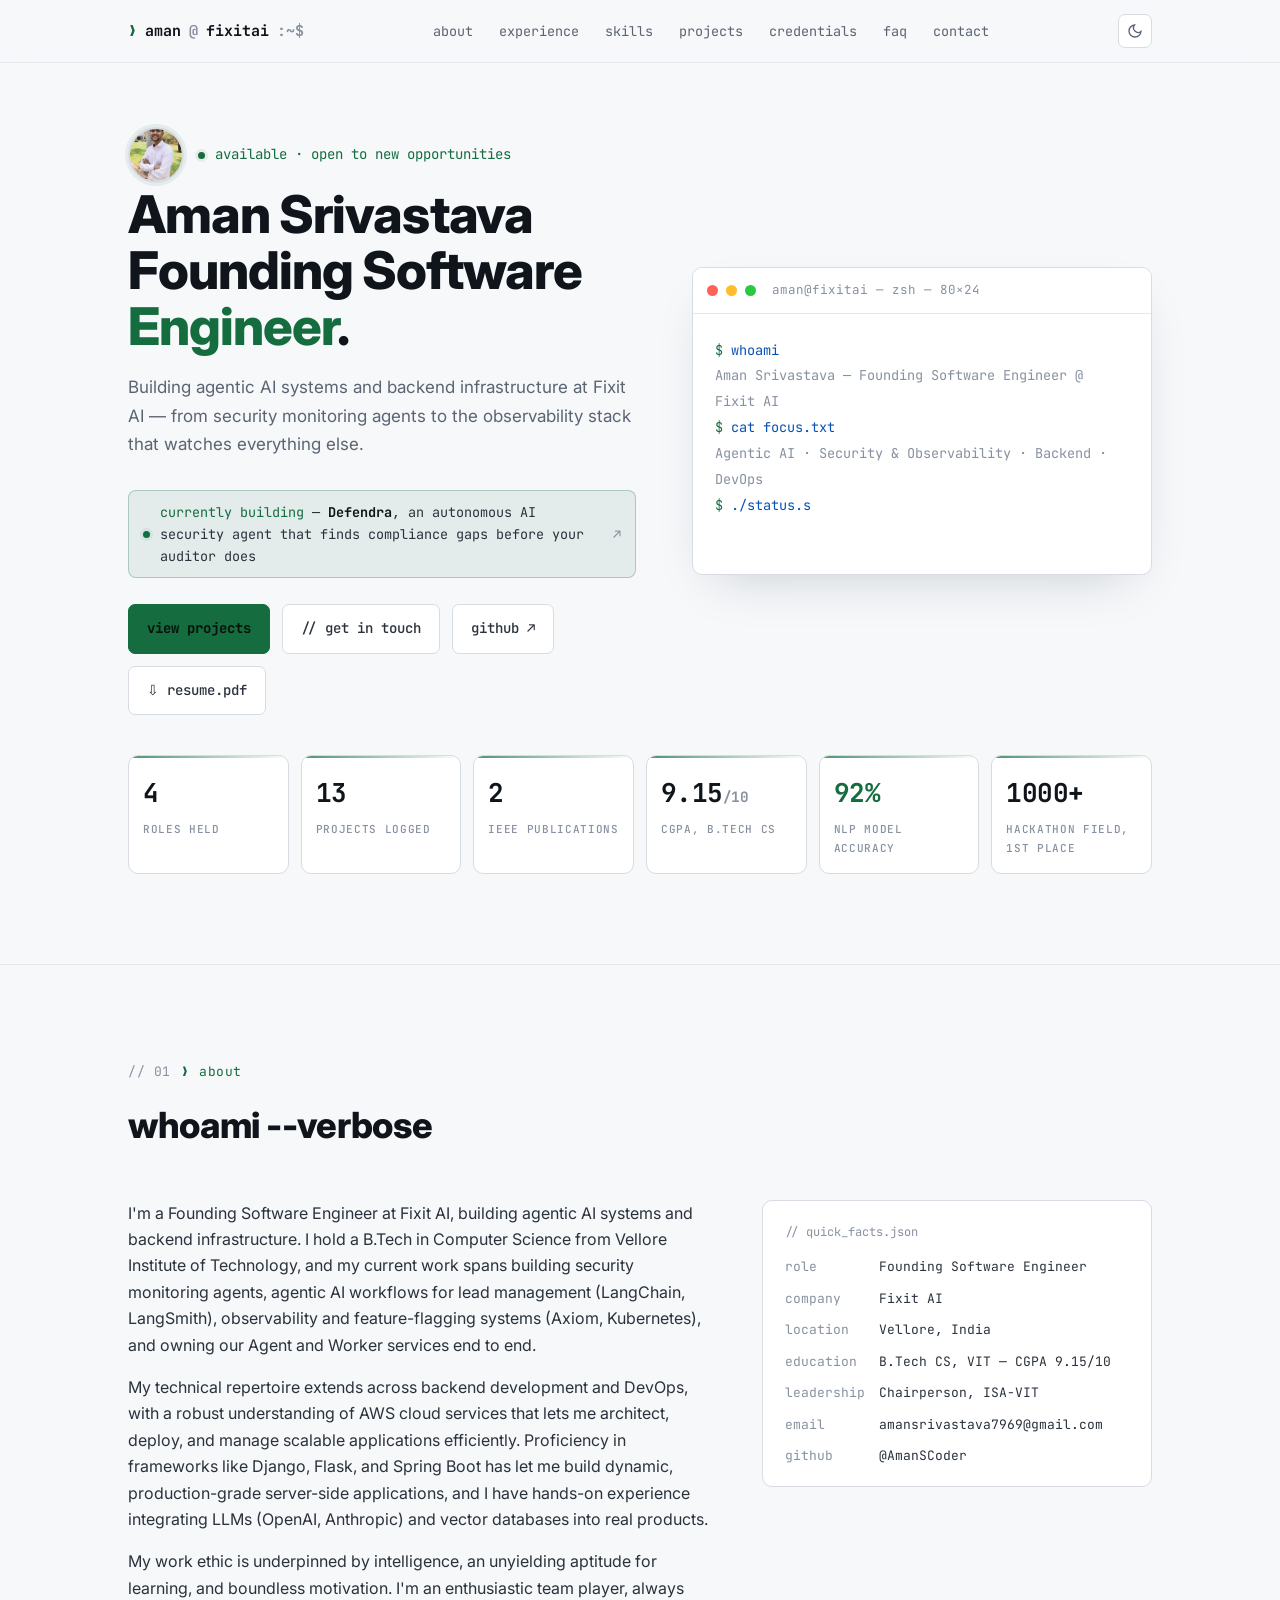
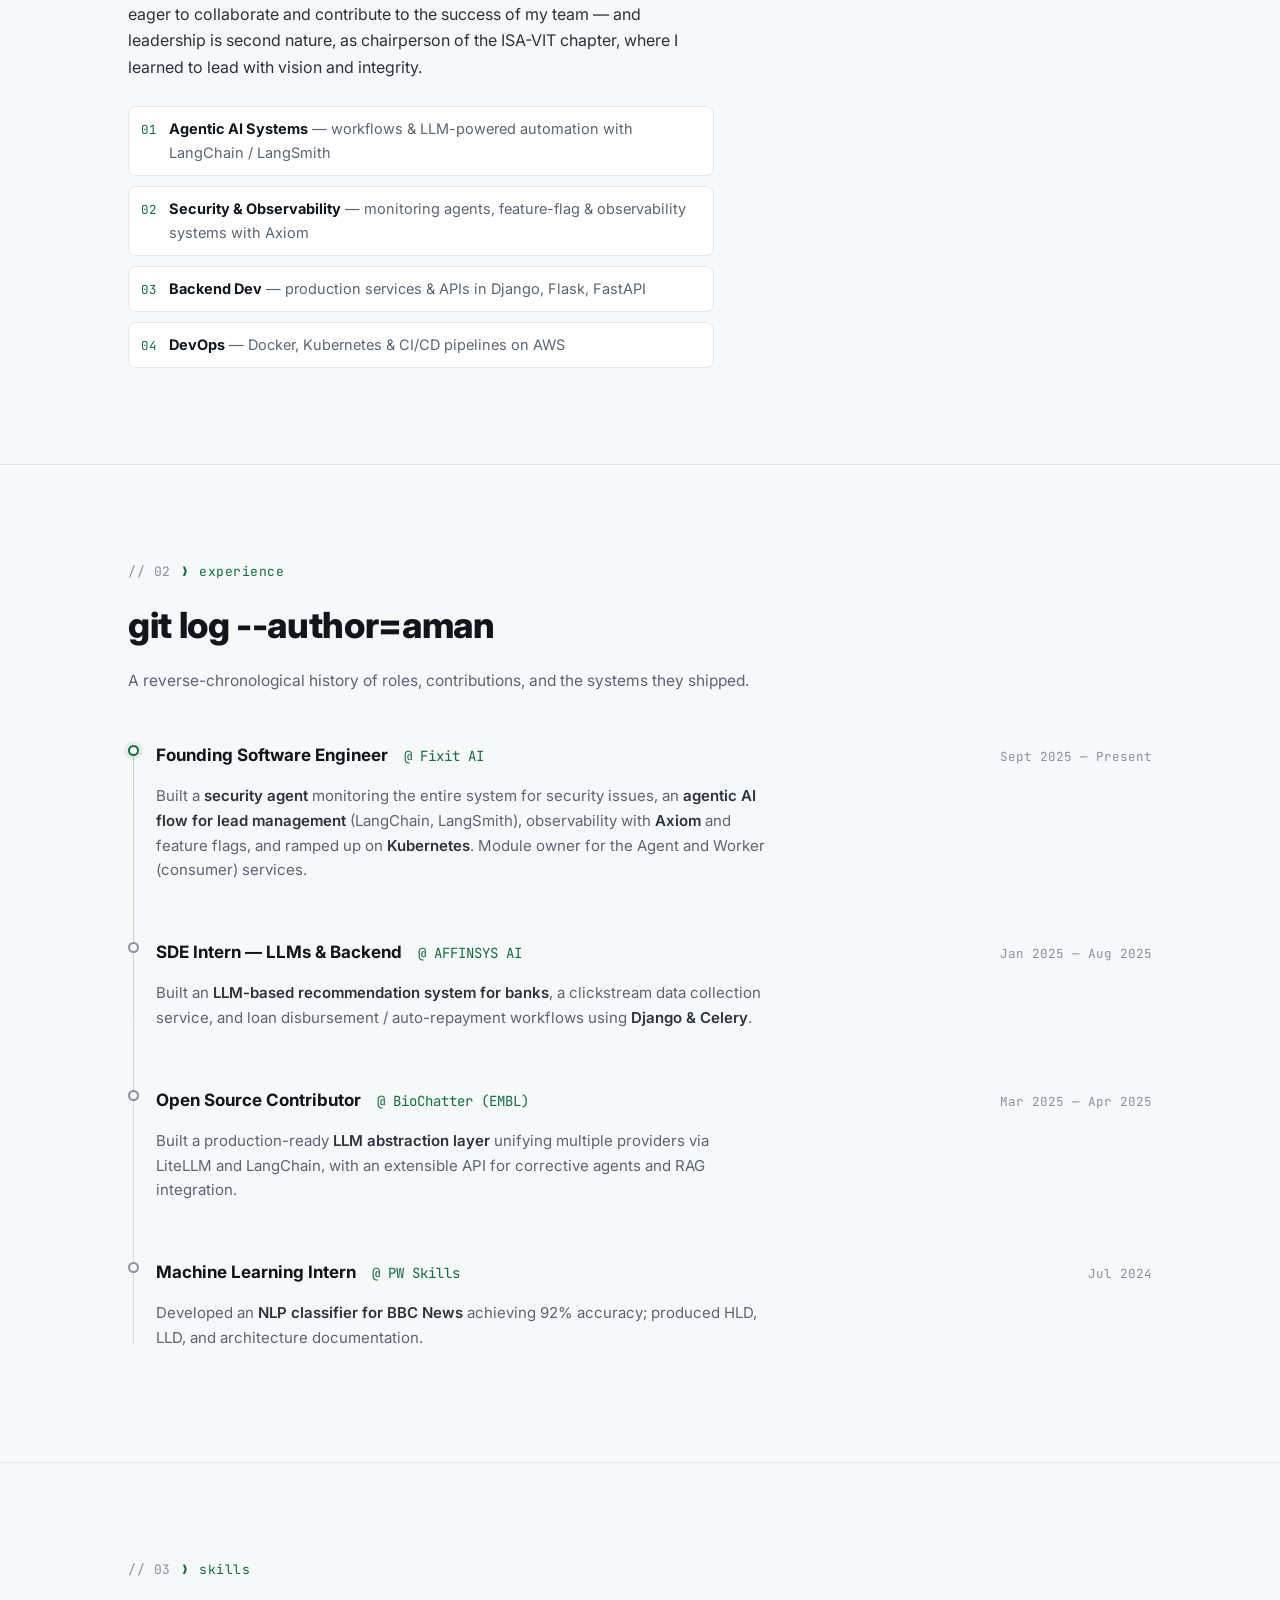
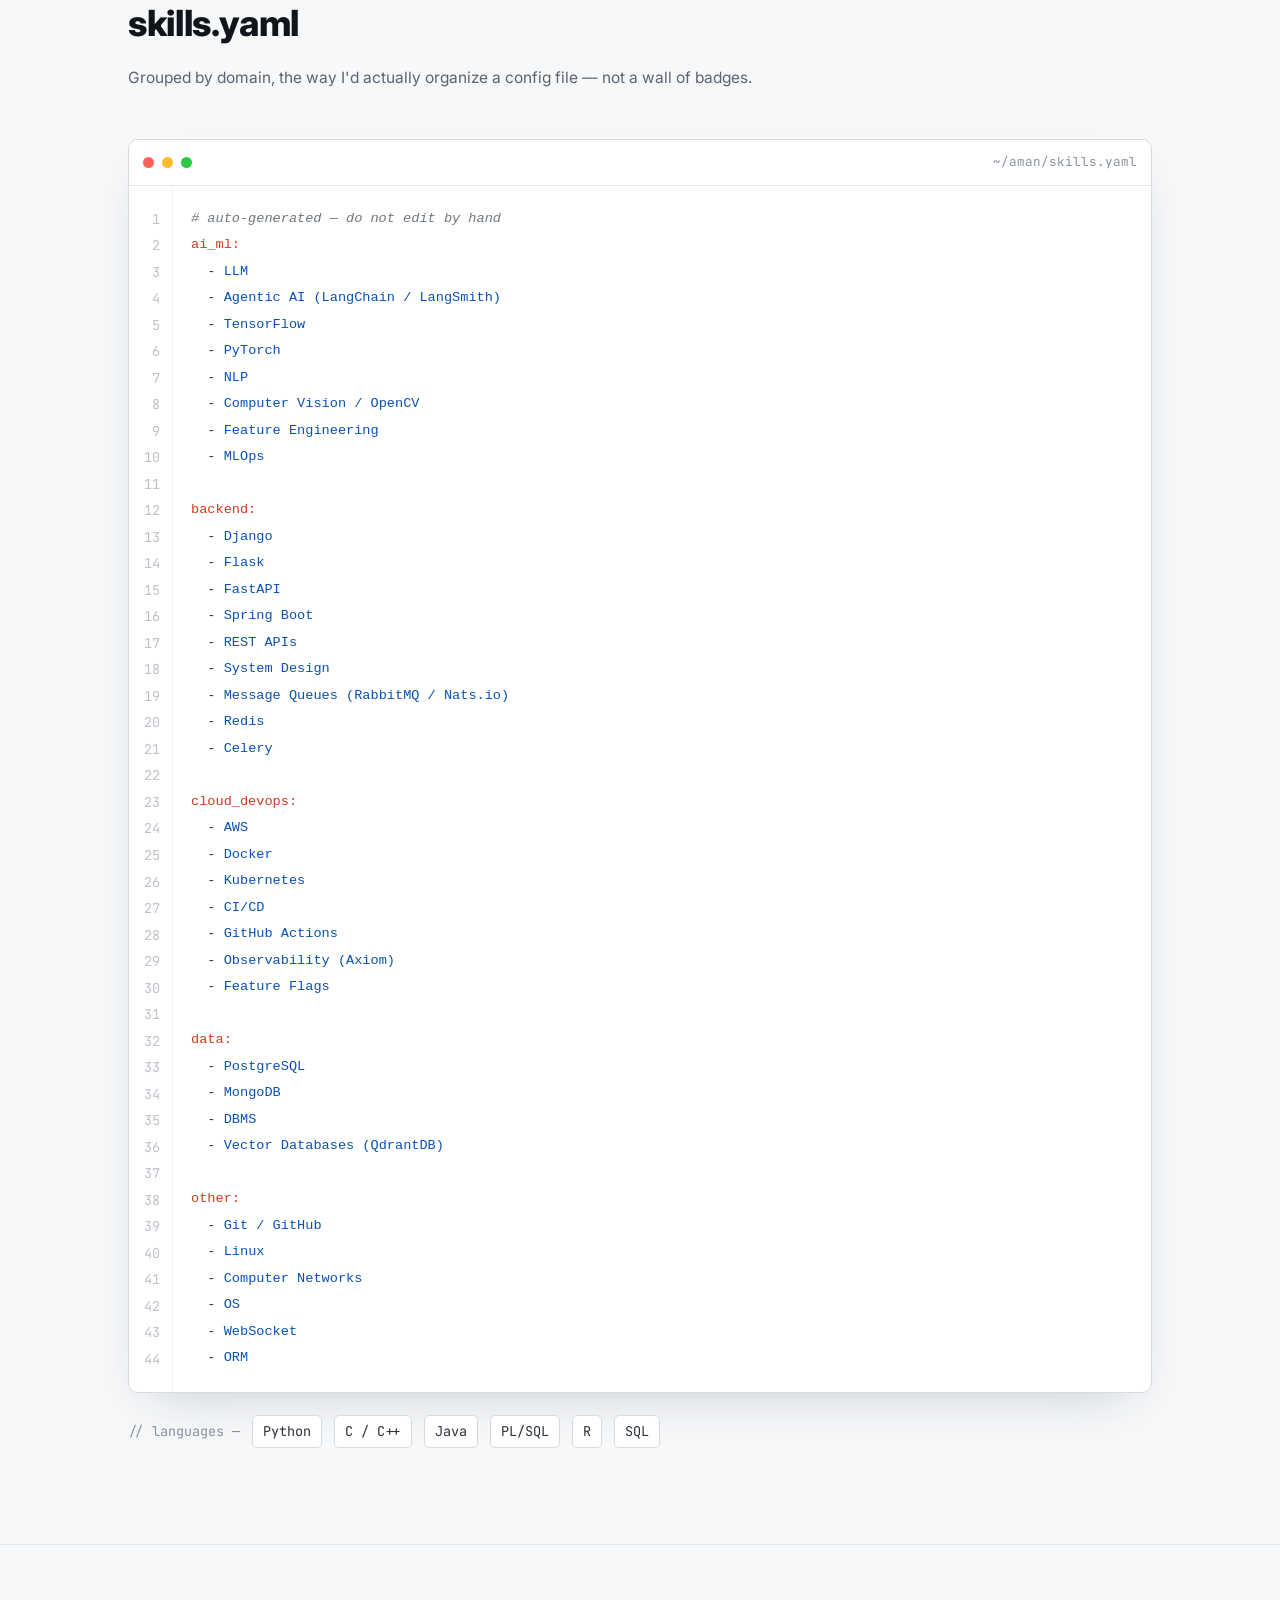
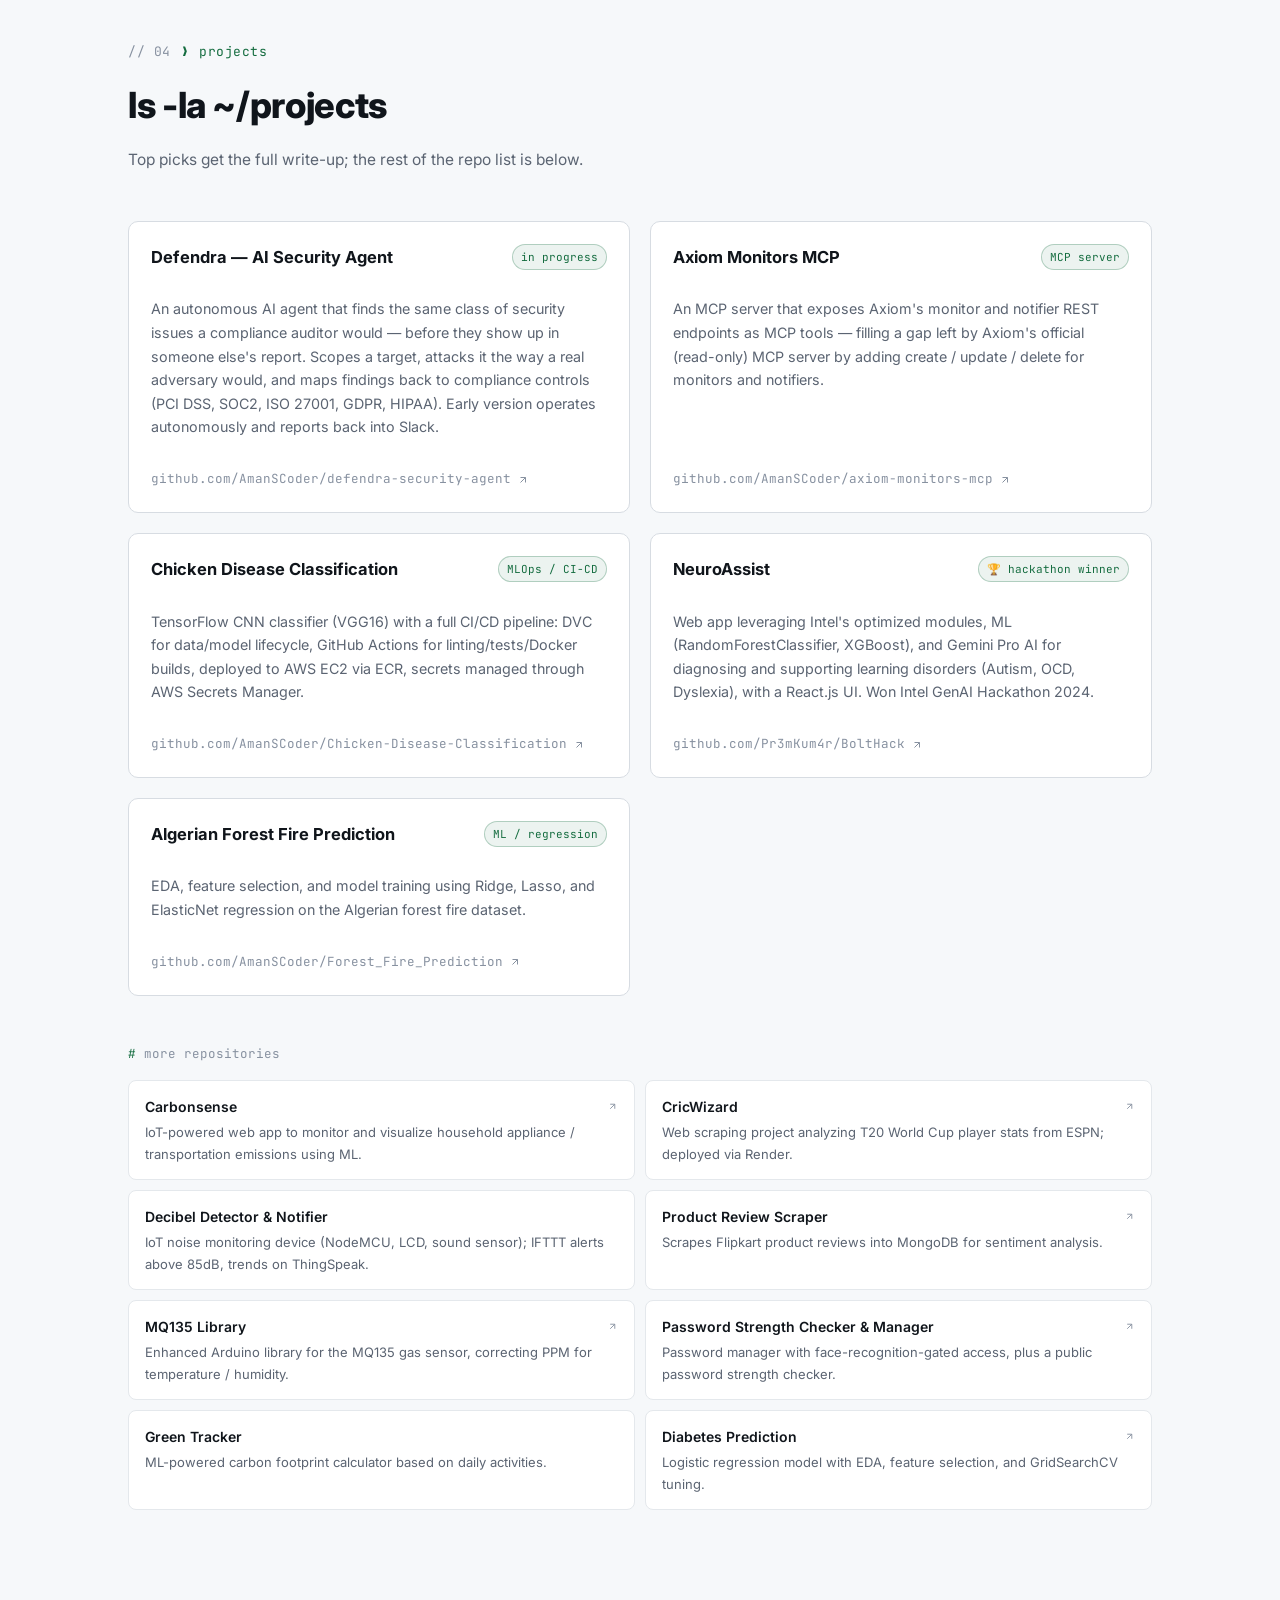
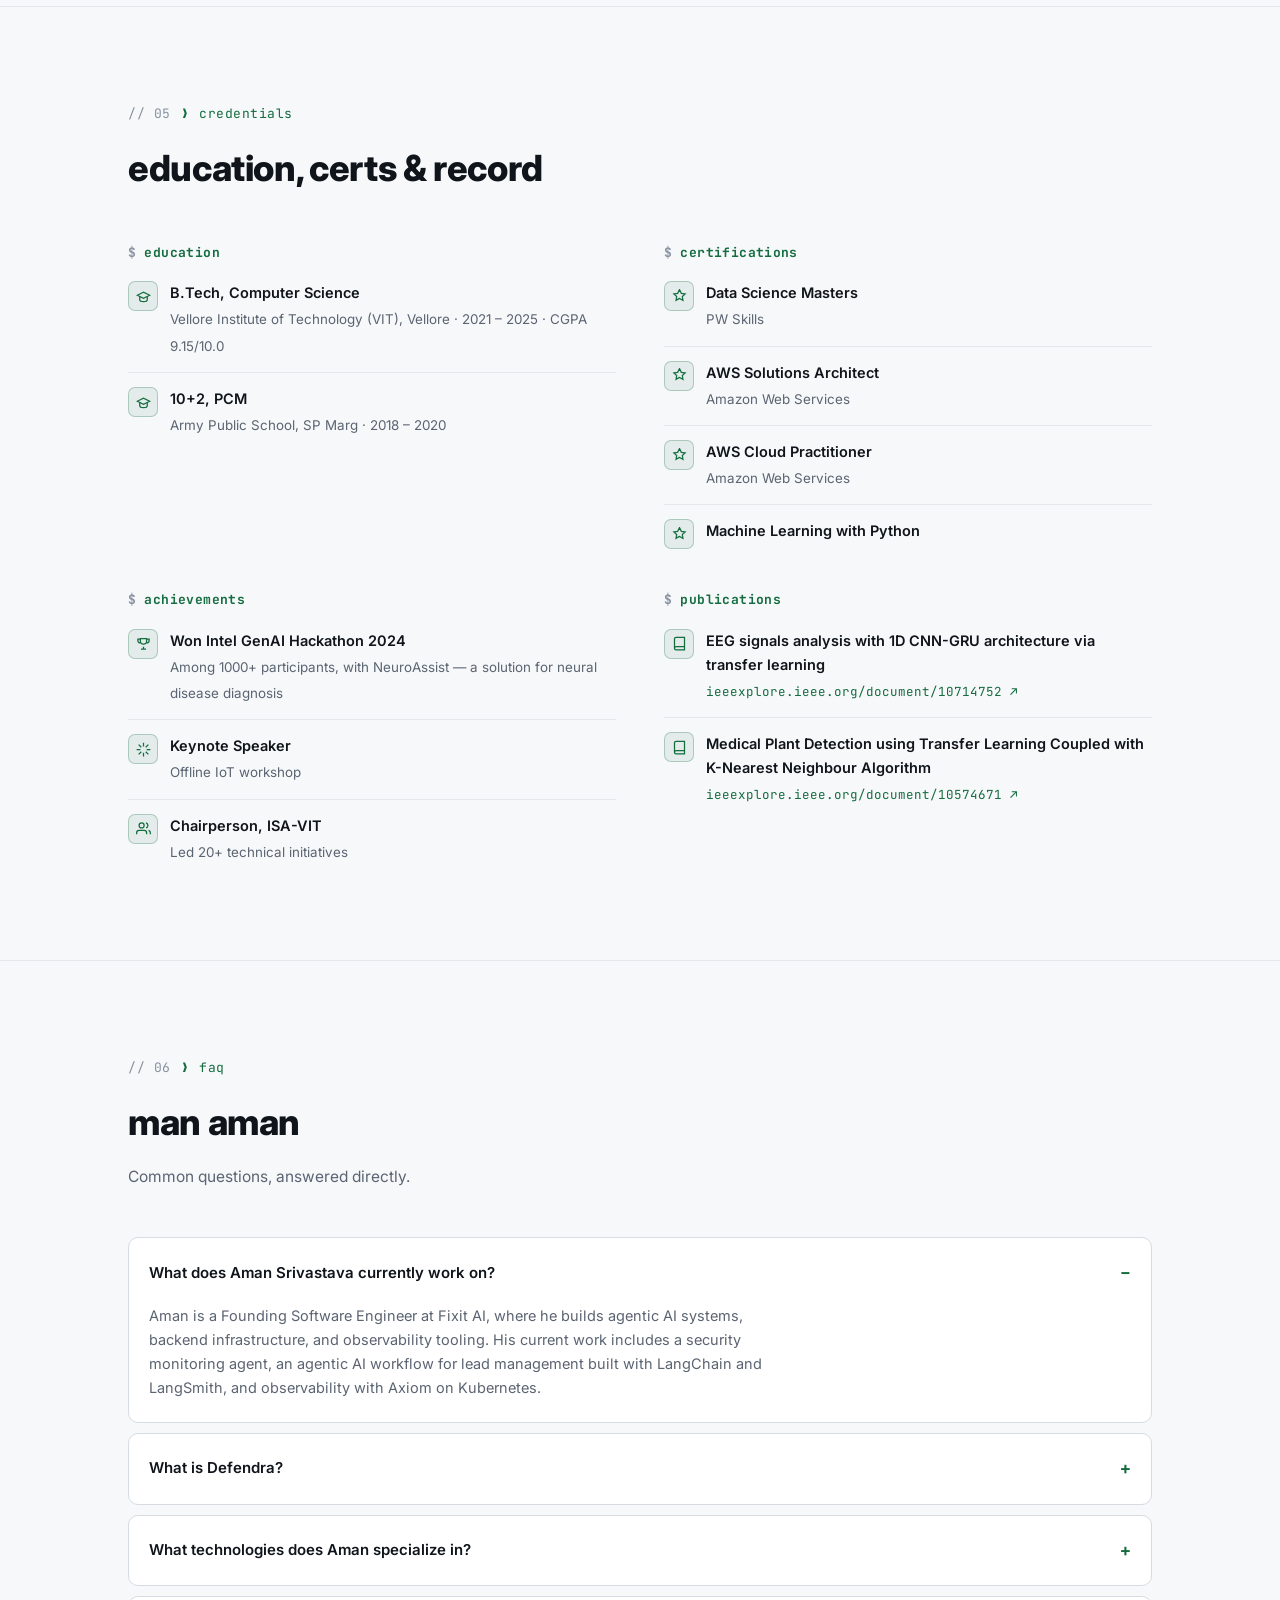
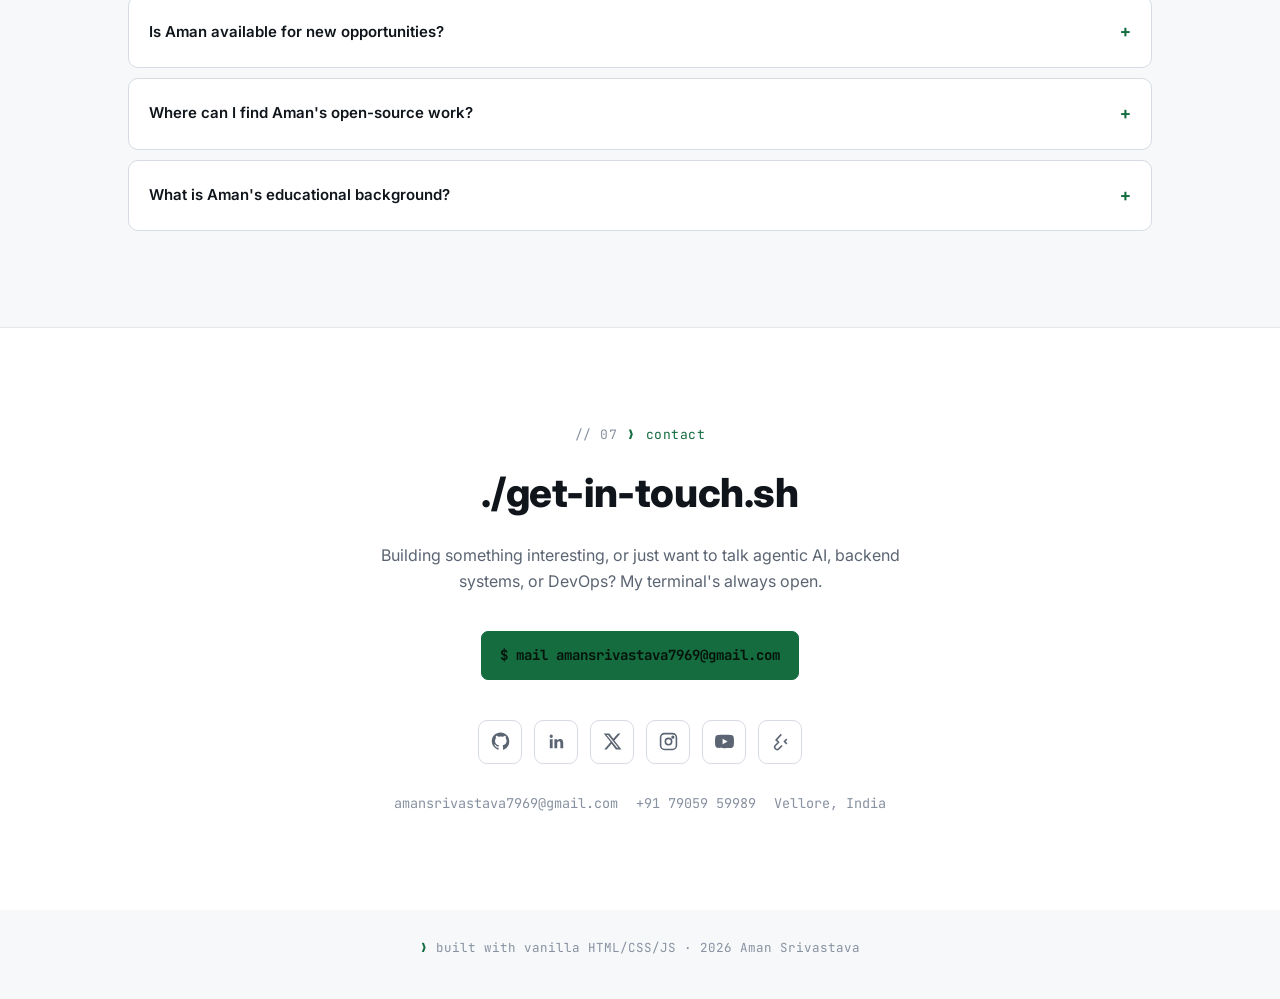
==== index.html @ f35b36d4 "Redesign portfolio: dark terminal aesthetic, resume-first content - Replace index.html with the dark" ====
<!DOCTYPE html>
<html lang="en">
<head>
<meta charset="UTF-8">
<meta name="viewport" content="width=device-width, initial-scale=1.0">
<title>Aman Srivastava — Founding Software Engineer @ Fixit AI</title>
<meta name="description" content="Aman Srivastava is a Founding Software Engineer at Fixit AI, building agentic AI systems, backend infrastructure, and security &amp; observability tooling. View his experience, skills, and open-source projects.">
<meta name="robots" content="index, follow">
<meta name="author" content="Aman Srivastava">
<link rel="canonical" href="https://amanscoder.github.io/Portfolio/">
<link rel="shortcut icon" href="./assets/images/logo.ico" type="image/x-icon">

<!-- Open Graph -->
<meta property="og:type" content="profile">
<meta property="og:title" content="Aman Srivastava — Founding Software Engineer @ Fixit AI">
<meta property="og:description" content="Building agentic AI systems, backend infrastructure, and security &amp; observability tooling at Fixit AI. Experience, skills, and open-source projects.">
<meta property="og:url" content="https://amanscoder.github.io/Portfolio/">
<meta property="og:image" content="https://amanscoder.github.io/Portfolio/assets/images/avatar.jpg">
<meta property="og:site_name" content="Aman Srivastava">
<meta property="profile:first_name" content="Aman">
<meta property="profile:last_name" content="Srivastava">

<!-- Twitter Card -->
<meta name="twitter:card" content="summary">
<meta name="twitter:title" content="Aman Srivastava — Founding Software Engineer @ Fixit AI">
<meta name="twitter:description" content="Building agentic AI systems, backend infrastructure, and security &amp; observability tooling at Fixit AI.">
<meta name="twitter:image" content="https://amanscoder.github.io/Portfolio/assets/images/avatar.jpg">
<meta name="twitter:site" content="@aman_7905">

<link rel="preconnect" href="https://fonts.googleapis.com">
<link rel="preconnect" href="https://fonts.gstatic.com" crossorigin>
<link href="https://fonts.googleapis.com/css2?family=JetBrains+Mono:wght@400;500;600;700;800&family=Inter:wght@400;500;600;700;800&display=swap" rel="stylesheet">

<!-- Structured data (GEO/AEO: Person + key facts, verbatim from resume/portfolio) -->
<script type="application/ld+json">
{
  "@context": "https://schema.org",
  "@type": "Person",
  "name": "Aman Srivastava",
  "url": "https://amanscoder.github.io/Portfolio/",
  "image": "https://amanscoder.github.io/Portfolio/assets/images/avatar.jpg",
  "jobTitle": "Founding Software Engineer",
  "worksFor": {
    "@type": "Organization",
    "name": "Fixit AI"
  },
  "alumniOf": {
    "@type": "CollegeOrUniversity",
    "name": "Vellore Institute of Technology"
  },
  "email": "mailto:amansrivastava7969@gmail.com",
  "telephone": "+91-7905959989",
  "address": {
    "@type": "PostalAddress",
    "addressLocality": "Vellore",
    "addressCountry": "IN"
  },
  "sameAs": [
    "https://github.com/AmanSCoder",
    "https://www.linkedin.com/in/aman-srivastava-b60594245/",
    "https://twitter.com/aman_7905",
    "https://www.instagram.com/agentaman0/",
    "https://www.youtube.com/channel/UCPPPE09eloCe8gJehNYt0Bw",
    "https://leetcode.com/amanscoder"
  ],
  "knowsAbout": [
    "Agentic AI", "LangChain", "LangSmith", "Backend Development", "Django", "Flask", "FastAPI",
    "Security Monitoring", "Observability", "Axiom", "Kubernetes", "Docker", "AWS", "Machine Learning"
  ]
}
</script>

<script type="application/ld+json">
{
  "@context": "https://schema.org",
  "@type": "FAQPage",
  "mainEntity": [
    {
      "@type": "Question",
      "name": "What does Aman Srivastava currently work on?",
      "acceptedAnswer": {
        "@type": "Answer",
        "text": "Aman is a Founding Software Engineer at Fixit AI, where he builds agentic AI systems, backend infrastructure, and observability tooling. His current work includes a security monitoring agent, an agentic AI workflow for lead management built with LangChain and LangSmith, and observability with Axiom on Kubernetes."
      }
    },
    {
      "@type": "Question",
      "name": "What is Defendra?",
      "acceptedAnswer": {
        "@type": "Answer",
        "text": "Defendra is an autonomous AI security agent Aman is building that finds the same class of security issues a compliance auditor would, before they show up in someone else's report. It scopes a target, tests it the way a real adversary would, and maps findings back to compliance controls like PCI DSS, SOC2, ISO 27001, GDPR, and HIPAA."
      }
    },
    {
      "@type": "Question",
      "name": "What technologies does Aman specialize in?",
      "acceptedAnswer": {
        "@type": "Answer",
        "text": "Agentic AI (LangChain, LangSmith), backend development (Django, Flask, FastAPI, Spring Boot), and DevOps/observability (Docker, Kubernetes, AWS, Axiom, CI/CD)."
      }
    },
    {
      "@type": "Question",
      "name": "Is Aman available for new opportunities?",
      "acceptedAnswer": {
        "@type": "Answer",
        "text": "Yes, Aman is open to new opportunities and collaborations alongside his role at Fixit AI. He can be reached via email at amansrivastava7969@gmail.com."
      }
    },
    {
      "@type": "Question",
      "name": "Where can I find Aman's open-source work?",
      "acceptedAnswer": {
        "@type": "Answer",
        "text": "All of Aman's public projects, including Defendra and the Axiom Monitors MCP server, are available on GitHub at github.com/AmanSCoder."
      }
    },
    {
      "@type": "Question",
      "name": "What is Aman's educational background?",
      "acceptedAnswer": {
        "@type": "Answer",
        "text": "Aman holds a B.Tech in Computer Science from Vellore Institute of Technology (VIT), Vellore, with a CGPA of 9.15/10.0."
      }
    }
  ]
}
</script>

<style>
  :root{
    color-scheme: dark;
    --bg: #0d1117;
    --bg-raised: #12181f;
    --bg-terminal: #0a0e14;
    --bg-card: #131a23;
    --border: #212a35;
    --border-soft: #1b232c;
    --text: #c9d3dd;
    --text-bright: #eef2f6;
    --text-muted: #8791a0;
    --text-faint: #5b6472;
    --accent: #6ee7a8;
    --accent-strong: #8ef4bc;
    --accent-dim: rgba(110, 231, 168, 0.10);
    --accent-line: rgba(110, 231, 168, 0.32);
    --accent-glow: rgba(110, 231, 168, 0.18);

    --syn-key: #ff9580;
    --syn-string: #9ecbff;
    --syn-comment: #6d7684;
    --syn-punct: #d7dce2;
    --syn-num: #f2cc60;

    --shadow-lg: 0 20px 60px -20px rgba(0,0,0,0.6);
    --radius: 10px;
    --sans: 'Inter', -apple-system, BlinkMacSystemFont, 'Segoe UI', sans-serif;
    --mono: 'JetBrains Mono', 'IBM Plex Mono', ui-monospace, SFMono-Regular, Menlo, Consolas, monospace;
  }

  :root[data-theme="light"]{
    color-scheme: light;
    --bg: #f6f8fa;
    --bg-raised: #ffffff;
    --bg-terminal: #ffffff;
    --bg-card: #ffffff;
    --border: #d7dce2;
    --border-soft: #e4e8ec;
    --text: #2a323c;
    --text-bright: #10151b;
    --text-muted: #5b6472;
    --text-faint: #8791a0;
    --accent: #146c3f;
    --accent-strong: #0e5230;
    --accent-dim: rgba(20, 108, 63, 0.08);
    --accent-line: rgba(20, 108, 63, 0.28);
    --accent-glow: rgba(20, 108, 63, 0.12);

    --syn-key: #cf3b23;
    --syn-string: #0952b3;
    --syn-comment: #6e7781;
    --syn-punct: #2a323c;
    --syn-num: #9a6700;

    --shadow-lg: 0 20px 50px -25px rgba(30,40,55,0.25);
  }

  @media (prefers-color-scheme: light){
    :root:not([data-theme="dark"]){
      color-scheme: light;
      --bg: #f6f8fa;
      --bg-raised: #ffffff;
      --bg-terminal: #ffffff;
      --bg-card: #ffffff;
      --border: #d7dce2;
      --border-soft: #e4e8ec;
      --text: #2a323c;
      --text-bright: #10151b;
      --text-muted: #5b6472;
      --text-faint: #8791a0;
      --accent: #146c3f;
      --accent-strong: #0e5230;
      --accent-dim: rgba(20, 108, 63, 0.08);
      --accent-line: rgba(20, 108, 63, 0.28);
      --accent-glow: rgba(20, 108, 63, 0.12);
      --syn-key: #cf3b23;
      --syn-string: #0952b3;
      --syn-comment: #6e7781;
      --syn-punct: #2a323c;
      --syn-num: #9a6700;
      --shadow-lg: 0 20px 50px -25px rgba(30,40,55,0.25);
    }
  }

  *{ box-sizing: border-box; }
  html{ scroll-behavior: smooth; }
  body{
    margin:0;
    background: var(--bg);
    color: var(--text);
    font-family: var(--sans);
    font-size: 16px;
    line-height: 1.65;
    -webkit-font-smoothing: antialiased;
    transition: background .25s ease, color .25s ease;
  }
  img{ max-width:100%; display:block; }
  a{ color: inherit; text-decoration: none; }
  ul{ margin:0; padding:0; list-style:none; }
  section{ padding: 96px 0; border-bottom: 1px solid var(--border-soft); }
  section:last-of-type{ border-bottom: none; }
  .wrap{ max-width: 1080px; margin: 0 auto; padding: 0 28px; }
  code, .mono{ font-family: var(--mono); }

  ::selection{ background: var(--accent-glow); color: var(--text-bright); }

  /* scrollbar */
  ::-webkit-scrollbar{ width: 10px; height:10px; }
  ::-webkit-scrollbar-track{ background: var(--bg); }
  ::-webkit-scrollbar-thumb{ background: var(--border); border-radius: 8px; }
  ::-webkit-scrollbar-thumb:hover{ background: var(--text-faint); }

  /* ---------- Eyebrow / section headings ---------- */
  .eyebrow{
    font-family: var(--mono);
    font-size: 13px;
    color: var(--accent);
    letter-spacing: .04em;
    display: flex;
    align-items: center;
    gap: 10px;
    margin: 0 0 14px;
  }
  .eyebrow::before{ content: attr(data-tag); color: var(--text-faint); }
  .eyebrow .glyph{ color: var(--accent); }
  h2.section-title{
    font-family: var(--sans);
    font-weight: 800;
    font-size: clamp(26px, 3.4vw, 36px);
    color: var(--text-bright);
    margin: 0 0 12px;
    letter-spacing: -0.01em;
  }
  .section-sub{
    color: var(--text-muted);
    max-width: 640px;
    margin: 0 0 48px;
    font-size: 15.5px;
  }
  .section-head{ margin-bottom: 44px; }

  /* ---------- NAV ---------- */
  header.nav{
    position: sticky;
    top: 0;
    z-index: 100;
    background: color-mix(in srgb, var(--bg) 88%, transparent);
    backdrop-filter: blur(10px);
    border-bottom: 1px solid var(--border-soft);
  }
  .nav-inner{
    max-width: 1080px;
    margin: 0 auto;
    padding: 0 28px;
    height: 62px;
    display: flex;
    align-items: center;
    justify-content: space-between;
    gap: 20px;
  }
  .brand{
    font-family: var(--mono);
    font-weight: 700;
    font-size: 15px;
    color: var(--text-bright);
    display:flex;
    align-items:center;
    gap: 8px;
    white-space: nowrap;
  }
  .brand .glyph{ color: var(--accent); }
  nav.links{
    display: flex;
    align-items: center;
    gap: 2px;
    font-family: var(--mono);
    font-size: 13.5px;
  }
  nav.links a{
    padding: 8px 12px;
    border-radius: 6px;
    color: var(--text-muted);
    transition: color .15s ease, background .15s ease;
  }
  nav.links a:hover{ color: var(--accent); background: var(--accent-dim); }
  .nav-actions{ display:flex; align-items:center; gap: 10px; }
  .theme-toggle{
    width: 34px; height: 34px;
    border-radius: 7px;
    border: 1px solid var(--border);
    background: var(--bg-raised);
    color: var(--text-muted);
    display: flex; align-items:center; justify-content:center;
    cursor: pointer;
    transition: color .15s ease, border-color .15s ease;
  }
  .theme-toggle:hover{ color: var(--accent); border-color: var(--accent-line); }
  .theme-toggle svg{ width: 16px; height:16px; }
  .icon-sun{ display:none; }
  :root[data-theme="light"] .icon-moon{ display:none; }
  :root[data-theme="light"] .icon-sun{ display:block; }
  .nav-toggle{
    display:none;
    width: 34px; height: 34px;
    border-radius: 7px;
    border: 1px solid var(--border);
    background: var(--bg-raised);
    color: var(--text);
    align-items:center; justify-content:center;
    cursor:pointer;
  }
  .nav-toggle svg{ width:18px; height:18px; }

  @media (max-width: 820px){
    nav.links{
      position: absolute;
      top: 62px; left:0; right:0;
      background: var(--bg);
      border-bottom: 1px solid var(--border-soft);
      flex-direction: column;
      align-items: stretch;
      padding: 8px;
      display: none;
      box-shadow: var(--shadow-lg);
    }
    nav.links.open{ display:flex; }
    nav.links a{ padding: 12px 14px; }
    .nav-toggle{ display:flex; }
  }

  /* ---------- HERO ---------- */
  .hero{
    padding: 72px 0 90px;
    border-bottom: 1px solid var(--border-soft);
  }
  .hero-grid{
    display:grid;
    grid-template-columns: 1.05fr 0.95fr;
    gap: 56px;
    align-items: center;
  }
  .hero-avatar-row{
    display:flex; align-items:center; gap:14px;
    margin-bottom: 4px;
  }
  .hero-avatar{
    width:56px; height:56px;
    border-radius:50%;
    object-fit:cover;
    border:2px solid var(--border);
    box-shadow: 0 0 0 3px var(--accent-dim);
  }
  .hero-kicker{
    font-family: var(--mono);
    color: var(--accent);
    font-size: 14px;
    margin-bottom: 18px;
    display:flex; align-items:center; gap:10px;
  }
  .hero-avatar-row .hero-kicker{ margin-bottom:0; }
  .building-now{
    display:flex; align-items:center; gap:10px;
    font-family: var(--mono);
    font-size: 13.5px;
    color: var(--text);
    background: var(--accent-dim);
    border: 1px solid var(--accent-line);
    border-radius: 8px;
    padding: 10px 14px;
    margin: 4px 0 26px;
    max-width: fit-content;
    transition: border-color .15s ease, transform .15s ease;
  }
  .building-now:hover{ border-color: var(--accent); transform: translateY(-1px); }
  .building-now .bn-dot{
    width:7px; height:7px; border-radius:50%; flex-shrink:0;
    background: var(--accent);
    box-shadow: 0 0 0 3px var(--accent-dim);
    animation: pulse 2.4s ease-in-out infinite;
  }
  .building-now .bn-label{ color: var(--accent); }
  .building-now .bn-text b{ color: var(--text-bright); }
  .building-now .bn-arrow{ color: var(--text-faint); flex-shrink:0; }
  @media (max-width: 560px){
    .building-now{ font-size:12.5px; }
  }
  .hero-kicker .dot{
    width:7px;height:7px;border-radius:50%;
    background: var(--accent);
    box-shadow: 0 0 0 3px var(--accent-dim);
    animation: pulse 2.4s ease-in-out infinite;
  }
  @keyframes pulse{ 0%,100%{ opacity:1; } 50%{ opacity:.35; } }
  .hero h1{
    font-size: clamp(32px, 5vw, 52px);
    line-height: 1.08;
    letter-spacing: -0.02em;
    color: var(--text-bright);
    font-weight: 800;
    margin: 0 0 18px;
  }
  .hero h1 .accent{ color: var(--accent); }
  .hero p.lead{
    color: var(--text-muted);
    font-size: 17px;
    max-width: 52ch;
    margin: 0 0 32px;
  }
  .hero-cta{ display:flex; flex-wrap: wrap; gap: 12px; }
  .btn{
    font-family: var(--mono);
    font-size: 14px;
    font-weight: 500;
    padding: 12px 18px;
    border-radius: 7px;
    border: 1px solid var(--border);
    display: inline-flex;
    align-items:center;
    gap: 8px;
    transition: all .15s ease;
    cursor:pointer;
  }
  .btn-primary{
    background: var(--accent);
    color: #06130b;
    border-color: var(--accent);
    font-weight: 700;
  }
  .btn-primary:hover{ background: var(--accent-strong); border-color: var(--accent-strong); transform: translateY(-1px); }
  .btn-ghost{ color: var(--text); background: var(--bg-raised); }
  .btn-ghost:hover{ border-color: var(--accent-line); color: var(--accent); transform: translateY(-1px); }

  /* faux terminal */
  .terminal{
    background: var(--bg-terminal);
    border: 1px solid var(--border);
    border-radius: 10px;
    box-shadow: var(--shadow-lg);
    overflow: hidden;
  }
  .terminal-bar{
    display:flex;
    align-items:center;
    gap: 8px;
    padding: 12px 14px;
    background: var(--bg-raised);
    border-bottom: 1px solid var(--border-soft);
  }
  .tl-dot{ width:11px; height:11px; border-radius:50%; }
  .tl-dot.r{ background:#ff6159; }
  .tl-dot.y{ background:#ffbd2e; }
  .tl-dot.g{ background:#28ca41; }
  .terminal-title{
    margin-left: 8px;
    font-family: var(--mono);
    font-size: 12.5px;
    color: var(--text-faint);
  }
  .terminal-body{
    padding: 24px 22px 28px;
    font-family: var(--mono);
    font-size: 13.6px;
    line-height: 1.9;
    min-height: 260px;
  }
  .terminal-body .prompt{ color: var(--accent); }
  .terminal-body .path{ color: var(--syn-string); }
  .terminal-body .out{ color: var(--text); }
  .terminal-body .muted{ color: var(--text-faint); }
  .cursor{
    display:inline-block;
    width: 8px; height: 15px;
    background: var(--accent);
    margin-left: 2px;
    vertical-align: -2px;
    animation: blink 1s steps(1) infinite;
  }
  @keyframes blink{ 50%{ opacity: 0; } }
  #term-lines div{ min-height: 1.9em; }

  @media (max-width: 900px){
    .hero-grid{ grid-template-columns: 1fr; }
  }

  /* ---------- STAT ROW ---------- */
  .stat-row{
    display:grid;
    grid-template-columns: repeat(6, 1fr);
    gap: 12px;
    margin-top: 40px;
  }
  .stat-tile{
    background: var(--bg-card);
    border: 1px solid var(--border);
    border-radius: var(--radius);
    padding: 16px 14px;
    position: relative;
    overflow: hidden;
  }
  .stat-tile::before{
    content:"";
    position:absolute; top:0; left:0; right:0; height:2px;
    background: linear-gradient(90deg, var(--accent), transparent);
    opacity: .75;
  }
  .stat-tile .stat-num{
    font-family: var(--mono);
    font-size: clamp(20px, 2.6vw, 26px);
    font-weight: 700;
    color: var(--text-bright);
    letter-spacing: -0.02em;
  }
  .stat-tile .stat-label{
    font-family: var(--mono);
    font-size: 11px;
    color: var(--text-faint);
    text-transform: uppercase;
    letter-spacing: .06em;
    margin-top: 6px;
    font-weight: 500;
  }
  @media (max-width: 980px){
    .stat-row{ grid-template-columns: repeat(3, 1fr); }
  }
  @media (max-width: 560px){
    .stat-row{ grid-template-columns: repeat(2, 1fr); }
  }

  /* ---------- ABOUT ---------- */
  .about-grid{
    display: grid;
    grid-template-columns: 1.5fr 1fr;
    gap: 48px;
  }
  .about-grid p{ margin: 0 0 16px; color: var(--text); }
  .about-grid p:last-child{ margin-bottom:0; }
  .about-card{
    background: var(--bg-card);
    border: 1px solid var(--border);
    border-radius: var(--radius);
    padding: 22px 22px 20px;
    font-family: var(--mono);
    font-size: 13px;
    align-self: start;
  }
  .about-card .card-title{ color: var(--text-faint); font-size: 12px; margin-bottom: 14px; }
  .about-card dl{ display:grid; grid-template-columns: auto 1fr; gap: 10px 14px; margin:0; }
  .about-card dt{ color: var(--text-faint); }
  .about-card dd{ margin:0; color: var(--text); }
  .about-card dd a:hover{ color: var(--accent); }
  .focus-list{ margin-top: 26px; display:grid; gap: 10px; }
  .focus-item{
    display:flex; gap:12px; align-items:baseline;
    padding: 10px 12px;
    border: 1px solid var(--border-soft);
    border-radius: 8px;
    background: var(--bg-raised);
  }
  .focus-item .fi-num{ font-family: var(--mono); color: var(--accent); font-size: 12.5px; }
  .focus-item .fi-text b{ color: var(--text-bright); }
  .focus-item .fi-text{ color: var(--text-muted); font-size: 14.5px; }

  @media (max-width: 900px){
    .about-grid{ grid-template-columns: 1fr; }
  }

  /* ---------- EXPERIENCE ---------- */
  .timeline{ position: relative; padding-left: 28px; }
  .timeline::before{
    content:"";
    position:absolute;
    left: 5px; top: 6px; bottom: 6px;
    width: 1px;
    background: linear-gradient(var(--accent-line), var(--border) 85%);
  }
  .t-item{ position: relative; padding-bottom: 40px; }
  .t-item:last-child{ padding-bottom: 0; }
  .t-dot{
    position:absolute; left: -28px; top: 4px;
    width: 11px; height: 11px; border-radius: 50%;
    background: var(--bg);
    border: 2px solid var(--accent);
    box-shadow: 0 0 0 4px var(--accent-dim);
  }
  .t-item:not(:first-child) .t-dot{ border-color: var(--text-faint); box-shadow:none; }
  .t-meta{
    display:flex; flex-wrap:wrap; align-items:baseline; gap: 10px 16px;
    margin-bottom: 6px;
  }
  .t-role{ font-weight: 700; color: var(--text-bright); font-size: 17px; }
  .t-company{ color: var(--accent); font-family: var(--mono); font-size: 14px; }
  .t-date{
    font-family: var(--mono); font-size: 12.5px; color: var(--text-faint);
    margin-left: auto;
    white-space: nowrap;
  }
  .t-desc{ color: var(--text-muted); font-size: 15px; max-width: 68ch; }
  .t-desc b{ color: var(--text); font-weight: 600; }

  /* ---------- SKILLS ---------- */
  .code-block{
    background: var(--bg-terminal);
    border: 1px solid var(--border);
    border-radius: var(--radius);
    overflow: hidden;
    box-shadow: var(--shadow-lg);
  }
  .code-block .terminal-bar{ justify-content: space-between; }
  .code-block .terminal-bar .tabs{ display:flex; gap:8px; }
  .code-block .terminal-bar .filename{
    font-family: var(--mono); font-size: 12.5px; color: var(--text-faint);
  }
  .code-lines{
    display: grid;
    grid-template-columns: 44px 1fr;
    font-family: var(--mono);
    font-size: 13.6px;
    line-height: 1.95;
  }
  .code-lines .gutter{
    text-align: right;
    padding: 20px 12px 20px 0;
    color: var(--text-faint);
    opacity: .55;
    background: color-mix(in srgb, var(--bg-raised) 60%, transparent);
    user-select: none;
    border-right: 1px solid var(--border-soft);
  }
  .code-lines .gutter div{ min-height: 1.95em; }
  .code-content{ padding: 20px 20px 20px 18px; overflow-x: auto; }
  .code-content .cl-comment{ color: var(--syn-comment); font-style: italic; }
  .code-content .cl-key{ color: var(--syn-key); }
  .code-content .cl-punct{ color: var(--syn-punct); }
  .code-content .cl-str{ color: var(--syn-string); }
  .code-content .cl-lang{ color: var(--text); }
  .skills-languages{
    margin-top: 22px;
    display:flex; flex-wrap:wrap; align-items:center; gap: 10px 12px;
    font-family: var(--mono); font-size: 13.5px;
  }
  .skills-languages .lbl{ color: var(--text-faint); }
  .lang-chip{
    padding: 4px 10px;
    border: 1px solid var(--border);
    border-radius: 5px;
    color: var(--text);
    background: var(--bg-raised);
  }

  @media (max-width: 640px){
    .code-lines{ grid-template-columns: 32px 1fr; font-size: 12.5px; }
  }

  /* ---------- PROJECTS ---------- */
  .proj-featured{
    display:grid;
    grid-template-columns: repeat(2, 1fr);
    gap: 20px;
    margin-bottom: 48px;
  }
  .proj-card{
    background: var(--bg-card);
    border: 1px solid var(--border);
    border-radius: var(--radius);
    padding: 22px;
    display:flex;
    flex-direction:column;
    gap: 12px;
    transition: border-color .18s ease, transform .18s ease;
  }
  .proj-card:hover{ border-color: var(--accent-line); transform: translateY(-2px); }
  .proj-top{ display:flex; align-items:flex-start; justify-content:space-between; gap: 10px; }
  .proj-name{ font-weight: 700; color: var(--text-bright); font-size: 16.5px; }
  .proj-tag{
    font-family: var(--mono); font-size: 11px;
    color: var(--accent);
    background: var(--accent-dim);
    border: 1px solid var(--accent-line);
    padding: 3px 8px;
    border-radius: 999px;
    white-space: nowrap;
  }
  .proj-desc{ color: var(--text-muted); font-size: 14.3px; flex:1; }
  .proj-link{
    font-family: var(--mono); font-size: 12.6px; color: var(--text-faint);
    display:flex; align-items:center; gap:6px;
    margin-top: 4px;
  }
  .proj-link:hover{ color: var(--accent); }
  .proj-link svg{ width:12px; height:12px; }

  .proj-more-head{
    font-family: var(--mono); font-size: 12.5px; color: var(--text-faint);
    margin: 0 0 16px;
    display:flex; align-items:center; gap:8px;
  }
  .proj-grid-more{
    display:grid;
    grid-template-columns: repeat(2, 1fr);
    gap: 10px;
  }
  .proj-mini{
    border: 1px solid var(--border-soft);
    border-radius: 8px;
    padding: 14px 16px;
    background: var(--bg-raised);
    display:flex;
    flex-direction:column;
    gap:4px;
  }
  .proj-mini:hover{ border-color: var(--accent-line); }
  .proj-mini .pm-name{ font-weight:600; color: var(--text-bright); font-size: 14px; display:flex; justify-content:space-between; gap:8px; }
  .proj-mini .pm-name svg{ width:11px;height:11px; color:var(--text-faint); flex-shrink:0; margin-top:3px; }
  .proj-mini .pm-desc{ color: var(--text-muted); font-size: 13px; }

  @media (max-width: 780px){
    .proj-featured, .proj-grid-more{ grid-template-columns: 1fr; }
  }

  /* ---------- CREDENTIALS (education / certs / achievements / publications) ---------- */
  .cred-grid{
    display:grid;
    grid-template-columns: 1fr 1fr;
    gap: 40px 48px;
  }
  .cred-block h3{
    font-family: var(--mono);
    font-size: 13px;
    color: var(--accent);
    letter-spacing: .03em;
    margin: 0 0 18px;
    display:flex; align-items:center; gap:8px;
  }
  .cred-block h3::before{ content: "$"; color: var(--text-faint); }
  .cred-list{ display:grid; gap: 14px; }
  .cred-row{
    display:flex; gap: 12px; align-items:flex-start;
    padding-bottom: 14px;
    border-bottom: 1px solid var(--border-soft);
  }
  .cred-list .cred-row:last-child{ border-bottom:none; padding-bottom:0; }
  .cred-icon{
    width: 30px; height:30px; flex-shrink:0;
    border-radius: 7px;
    background: var(--accent-dim);
    border: 1px solid var(--accent-line);
    display:flex; align-items:center; justify-content:center;
    color: var(--accent);
  }
  .cred-icon svg{ width:15px;height:15px; }
  .cred-body b{ display:block; color: var(--text-bright); font-size: 14.5px; font-weight:600; }
  .cred-body span{ color: var(--text-muted); font-size: 13.4px; }
  .cred-body a.pub-link{ color: var(--accent); font-family: var(--mono); font-size: 12.5px; }

  @media (max-width: 860px){
    .cred-grid{ grid-template-columns: 1fr; }
  }

  /* ---------- FAQ ---------- */
  .faq-list{ display:grid; gap:10px; }
  .faq-item{
    background: var(--bg-card);
    border: 1px solid var(--border);
    border-radius: var(--radius);
    padding: 4px 20px;
  }
  .faq-item summary{
    cursor: pointer;
    padding: 16px 0;
    font-weight: 600;
    color: var(--text-bright);
    font-size: 15px;
    list-style: none;
    display:flex; align-items:center; justify-content:space-between; gap:12px;
  }
  .faq-item summary::-webkit-details-marker{ display:none; }
  .faq-item summary::after{
    content: "+";
    font-family: var(--mono);
    color: var(--accent);
    font-size: 18px;
    flex-shrink:0;
    transition: transform .2s ease;
  }
  .faq-item[open] summary::after{ content:"–"; }
  .faq-item p{
    margin: 0 0 18px;
    color: var(--text-muted);
    font-size: 14.5px;
    max-width: 70ch;
  }
  .faq-item p a:hover{ color: var(--accent); }

  /* ---------- CONTACT ---------- */
  .contact{
    background: var(--bg-raised);
  }
  .contact-inner{ text-align:center; max-width: 640px; margin: 0 auto; }
  .contact h2.section-title{ font-size: clamp(28px,4vw,40px); }
  .contact-sub{ color: var(--text-muted); margin-bottom: 36px; }
  .contact-cta{
    display:inline-flex; align-items:center; gap:10px;
    font-family: var(--mono);
  }
  .social-row{
    display:flex; flex-wrap:wrap; justify-content:center; gap: 12px;
    margin-top: 40px;
  }
  .social-btn{
    width: 44px; height: 44px;
    border-radius: 9px;
    border: 1px solid var(--border);
    background: var(--bg-card);
    display:flex; align-items:center; justify-content:center;
    color: var(--text-muted);
    transition: all .15s ease;
  }
  .social-btn svg{ width: 19px; height:19px; }
  .social-btn:hover{ color: var(--accent); border-color: var(--accent-line); transform: translateY(-2px); }
  .contact-direct{
    margin-top: 28px;
    font-family: var(--mono);
    font-size: 13.5px;
    color: var(--text-faint);
    display:flex; flex-wrap:wrap; justify-content:center; gap: 18px;
  }
  .contact-direct a:hover{ color: var(--accent); }

  footer{
    padding: 28px 0 40px;
    text-align:center;
    font-family: var(--mono);
    font-size: 12.5px;
    color: var(--text-faint);
  }
  footer .glyph{ color: var(--accent); }

  .reveal{ opacity: 0; transform: translateY(14px); transition: opacity .6s ease, transform .6s ease; }
  .reveal.in{ opacity:1; transform: none; }

  @media (prefers-reduced-motion: reduce){
    *{ animation-duration: 0.01ms !important; animation-iteration-count: 1 !important; transition-duration: 0.01ms !important; scroll-behavior: auto !important; }
  }
</style>
</head>
<body>

<header class="nav">
  <div class="nav-inner">
    <a href="#top" class="brand"><span class="glyph">❯</span>aman<span style="color:var(--text-faint)">@</span>fixitai<span style="color:var(--text-faint)">:~$</span></a>
    <nav class="links" id="navLinks">
      <a href="#about">about</a>
      <a href="#experience">experience</a>
      <a href="#skills">skills</a>
      <a href="#projects">projects</a>
      <a href="#credentials">credentials</a>
      <a href="#faq">faq</a>
      <a href="#contact">contact</a>
    </nav>
    <div class="nav-actions">
      <button class="theme-toggle" id="themeToggle" aria-label="Toggle color theme">
        <svg class="icon-moon" viewBox="0 0 24 24" fill="none" stroke="currentColor" stroke-width="2"><path d="M21 12.79A9 9 0 1 1 11.21 3 7 7 0 0 0 21 12.79z"/></svg>
        <svg class="icon-sun" viewBox="0 0 24 24" fill="none" stroke="currentColor" stroke-width="2"><circle cx="12" cy="12" r="4"/><path d="M12 2v2M12 20v2M4.93 4.93l1.41 1.41M17.66 17.66l1.41 1.41M2 12h2M20 12h2M6.34 17.66l-1.41 1.41M19.07 4.93l-1.41 1.41"/></svg>
      </button>
      <button class="nav-toggle" id="navToggle" aria-label="Toggle navigation">
        <svg viewBox="0 0 24 24" fill="none" stroke="currentColor" stroke-width="2"><path d="M4 6h16M4 12h16M4 18h16"/></svg>
      </button>
    </div>
  </div>
</header>

<main id="top">

  <!-- HERO -->
  <section class="hero" style="border-bottom:1px solid var(--border-soft); padding-top:64px;">
    <div class="wrap hero-grid">
      <div>
        <div class="hero-avatar-row">
          <img class="hero-avatar" src="./assets/images/avatar.jpg" width="56" height="56" alt="Aman Srivastava headshot" loading="eager">
          <div class="hero-kicker"><span class="dot"></span>available &middot; open to new opportunities</div>
        </div>
        <h1>Aman Srivastava<br>Founding Software <span class="accent">Engineer</span>.</h1>
        <p class="lead">Building agentic AI systems and backend infrastructure at Fixit AI — from security monitoring agents to the observability stack that watches everything else.</p>

        <a class="building-now" href="https://github.com/AmanSCoder/defendra-security-agent" target="_blank" rel="noopener">
          <span class="bn-dot"></span>
          <span class="bn-text"><span class="bn-label">currently building</span> — <b>Defendra</b>, an autonomous AI security agent that finds compliance gaps before your auditor does</span>
          <span class="bn-arrow">↗</span>
        </a>

        <div class="hero-cta">
          <a class="btn btn-primary" href="#projects">view projects</a>
          <a class="btn btn-ghost" href="#contact">// get in touch</a>
          <a class="btn btn-ghost" href="https://github.com/AmanSCoder" target="_blank" rel="noopener">github ↗</a>
          <a class="btn btn-ghost" href="./assets/aman-srivastava-resume.pdf" download>⇩ resume.pdf</a>
        </div>
      </div>
      <div class="terminal reveal">
        <div class="terminal-bar">
          <span class="tl-dot r"></span><span class="tl-dot y"></span><span class="tl-dot g"></span>
          <span class="terminal-title">aman@fixitai — zsh — 80×24</span>
        </div>
        <div class="terminal-body" id="term-lines"></div>
      </div>
    </div>

    <div class="wrap">
      <div class="stat-row reveal">
        <div class="stat-tile"><div class="stat-num">4</div><div class="stat-label">Roles held</div></div>
        <div class="stat-tile"><div class="stat-num">13</div><div class="stat-label">Projects logged</div></div>
        <div class="stat-tile"><div class="stat-num">2</div><div class="stat-label">IEEE publications</div></div>
        <div class="stat-tile"><div class="stat-num">9.15<span style="font-size:.55em;color:var(--text-faint);">/10</span></div><div class="stat-label">CGPA, B.Tech CS</div></div>
        <div class="stat-tile"><div class="stat-num" style="color:var(--accent);">92%</div><div class="stat-label">NLP model accuracy</div></div>
        <div class="stat-tile"><div class="stat-num">1000+</div><div class="stat-label">Hackathon field, 1st place</div></div>
      </div>
    </div>
  </section>

  <!-- ABOUT -->
  <section id="about">
    <div class="wrap">
      <div class="section-head">
        <p class="eyebrow" data-tag="// 01"><span class="glyph">❯</span> about</p>
        <h2 class="section-title">whoami --verbose</h2>
      </div>
      <div class="about-grid">
        <div>
          <p>I'm a Founding Software Engineer at Fixit AI, building agentic AI systems and backend infrastructure. I hold a B.Tech in Computer Science from Vellore Institute of Technology, and my current work spans building security monitoring agents, agentic AI workflows for lead management (LangChain, LangSmith), observability and feature-flagging systems (Axiom, Kubernetes), and owning our Agent and Worker services end to end.</p>
          <p>My technical repertoire extends across backend development and DevOps, with a robust understanding of AWS cloud services that lets me architect, deploy, and manage scalable applications efficiently. Proficiency in frameworks like Django, Flask, and Spring Boot has let me build dynamic, production-grade server-side applications, and I have hands-on experience integrating LLMs (OpenAI, Anthropic) and vector databases into real products.</p>
          <p>My work ethic is underpinned by intelligence, an unyielding aptitude for learning, and boundless motivation. I'm an enthusiastic team player, always eager to collaborate and contribute to the success of my team — and leadership is second nature, as chairperson of the ISA-VIT chapter, where I learned to lead with vision and integrity.</p>

          <div class="focus-list">
            <div class="focus-item"><span class="fi-num">01</span><span class="fi-text"><b>Agentic AI Systems</b> — workflows &amp; LLM-powered automation with LangChain / LangSmith</span></div>
            <div class="focus-item"><span class="fi-num">02</span><span class="fi-text"><b>Security &amp; Observability</b> — monitoring agents, feature-flag &amp; observability systems with Axiom</span></div>
            <div class="focus-item"><span class="fi-num">03</span><span class="fi-text"><b>Backend Dev</b> — production services &amp; APIs in Django, Flask, FastAPI</span></div>
            <div class="focus-item"><span class="fi-num">04</span><span class="fi-text"><b>DevOps</b> — Docker, Kubernetes &amp; CI/CD pipelines on AWS</span></div>
          </div>
        </div>

        <aside class="about-card">
          <div class="card-title">// quick_facts.json</div>
          <dl>
            <dt>role</dt><dd>Founding Software Engineer</dd>
            <dt>company</dt><dd>Fixit AI</dd>
            <dt>location</dt><dd>Vellore, India</dd>
            <dt>education</dt><dd>B.Tech CS, VIT — CGPA 9.15/10</dd>
            <dt>leadership</dt><dd>Chairperson, ISA-VIT</dd>
            <dt>email</dt><dd><a href="mailto:amansrivastava7969@gmail.com">amansrivastava7969@gmail.com</a></dd>
            <dt>github</dt><dd><a href="https://github.com/AmanSCoder" target="_blank" rel="noopener">@AmanSCoder</a></dd>
          </dl>
        </aside>
      </div>
    </div>
  </section>

  <!-- EXPERIENCE -->
  <section id="experience">
    <div class="wrap">
      <div class="section-head">
        <p class="eyebrow" data-tag="// 02"><span class="glyph">❯</span> experience</p>
        <h2 class="section-title">git log --author=aman</h2>
        <p class="section-sub">A reverse-chronological history of roles, contributions, and the systems they shipped.</p>
      </div>

      <div class="timeline">
        <div class="t-item">
          <span class="t-dot"></span>
          <div class="t-meta">
            <span class="t-role">Founding Software Engineer</span>
            <span class="t-company">@ Fixit AI</span>
            <span class="t-date">Sept 2025 — Present</span>
          </div>
          <p class="t-desc">Built a <b>security agent</b> monitoring the entire system for security issues, an <b>agentic AI flow for lead management</b> (LangChain, LangSmith), observability with <b>Axiom</b> and feature flags, and ramped up on <b>Kubernetes</b>. Module owner for the Agent and Worker (consumer) services.</p>
        </div>
        <div class="t-item">
          <span class="t-dot"></span>
          <div class="t-meta">
            <span class="t-role">SDE Intern — LLMs &amp; Backend</span>
            <span class="t-company">@ AFFINSYS AI</span>
            <span class="t-date">Jan 2025 — Aug 2025</span>
          </div>
          <p class="t-desc">Built an <b>LLM-based recommendation system for banks</b>, a clickstream data collection service, and loan disbursement / auto-repayment workflows using <b>Django &amp; Celery</b>.</p>
        </div>
        <div class="t-item">
          <span class="t-dot"></span>
          <div class="t-meta">
            <span class="t-role">Open Source Contributor</span>
            <span class="t-company">@ BioChatter (EMBL)</span>
            <span class="t-date">Mar 2025 — Apr 2025</span>
          </div>
          <p class="t-desc">Built a production-ready <b>LLM abstraction layer</b> unifying multiple providers via LiteLLM and LangChain, with an extensible API for corrective agents and RAG integration.</p>
        </div>
        <div class="t-item">
          <span class="t-dot"></span>
          <div class="t-meta">
            <span class="t-role">Machine Learning Intern</span>
            <span class="t-company">@ PW Skills</span>
            <span class="t-date">Jul 2024</span>
          </div>
          <p class="t-desc">Developed an <b>NLP classifier for BBC News</b> achieving 92% accuracy; produced HLD, LLD, and architecture documentation.</p>
        </div>
      </div>
    </div>
  </section>

  <!-- SKILLS -->
  <section id="skills">
    <div class="wrap">
      <div class="section-head">
        <p class="eyebrow" data-tag="// 03"><span class="glyph">❯</span> skills</p>
        <h2 class="section-title">skills.yaml</h2>
        <p class="section-sub">Grouped by domain, the way I'd actually organize a config file — not a wall of badges.</p>
      </div>

      <div class="code-block">
        <div class="terminal-bar">
          <div class="tabs"><span class="tl-dot r"></span><span class="tl-dot y"></span><span class="tl-dot g"></span></div>
          <span class="filename">~/aman/skills.yaml</span>
        </div>
        <div class="code-lines">
          <div class="gutter" id="skillGutter"></div>
          <div class="code-content"><pre id="skillContent" style="margin:0; white-space:pre-wrap;"><span class="cl-comment"># auto-generated — do not edit by hand</span>
<span class="cl-key">ai_ml:</span>
  <span class="cl-punct">-</span> <span class="cl-str">LLM</span>
  <span class="cl-punct">-</span> <span class="cl-str">Agentic AI (LangChain / LangSmith)</span>
  <span class="cl-punct">-</span> <span class="cl-str">TensorFlow</span>
  <span class="cl-punct">-</span> <span class="cl-str">PyTorch</span>
  <span class="cl-punct">-</span> <span class="cl-str">NLP</span>
  <span class="cl-punct">-</span> <span class="cl-str">Computer Vision / OpenCV</span>
  <span class="cl-punct">-</span> <span class="cl-str">Feature Engineering</span>
  <span class="cl-punct">-</span> <span class="cl-str">MLOps</span>

<span class="cl-key">backend:</span>
  <span class="cl-punct">-</span> <span class="cl-str">Django</span>
  <span class="cl-punct">-</span> <span class="cl-str">Flask</span>
  <span class="cl-punct">-</span> <span class="cl-str">FastAPI</span>
  <span class="cl-punct">-</span> <span class="cl-str">Spring Boot</span>
  <span class="cl-punct">-</span> <span class="cl-str">REST APIs</span>
  <span class="cl-punct">-</span> <span class="cl-str">System Design</span>
  <span class="cl-punct">-</span> <span class="cl-str">Message Queues (RabbitMQ / Nats.io)</span>
  <span class="cl-punct">-</span> <span class="cl-str">Redis</span>
  <span class="cl-punct">-</span> <span class="cl-str">Celery</span>

<span class="cl-key">cloud_devops:</span>
  <span class="cl-punct">-</span> <span class="cl-str">AWS</span>
  <span class="cl-punct">-</span> <span class="cl-str">Docker</span>
  <span class="cl-punct">-</span> <span class="cl-str">Kubernetes</span>
  <span class="cl-punct">-</span> <span class="cl-str">CI/CD</span>
  <span class="cl-punct">-</span> <span class="cl-str">GitHub Actions</span>
  <span class="cl-punct">-</span> <span class="cl-str">Observability (Axiom)</span>
  <span class="cl-punct">-</span> <span class="cl-str">Feature Flags</span>

<span class="cl-key">data:</span>
  <span class="cl-punct">-</span> <span class="cl-str">PostgreSQL</span>
  <span class="cl-punct">-</span> <span class="cl-str">MongoDB</span>
  <span class="cl-punct">-</span> <span class="cl-str">DBMS</span>
  <span class="cl-punct">-</span> <span class="cl-str">Vector Databases (QdrantDB)</span>

<span class="cl-key">other:</span>
  <span class="cl-punct">-</span> <span class="cl-str">Git / GitHub</span>
  <span class="cl-punct">-</span> <span class="cl-str">Linux</span>
  <span class="cl-punct">-</span> <span class="cl-str">Computer Networks</span>
  <span class="cl-punct">-</span> <span class="cl-str">OS</span>
  <span class="cl-punct">-</span> <span class="cl-str">WebSocket</span>
  <span class="cl-punct">-</span> <span class="cl-str">ORM</span></pre></div>
        </div>
      </div>

      <div class="skills-languages">
        <span class="lbl">// languages —</span>
        <span class="lang-chip">Python</span>
        <span class="lang-chip">C / C++</span>
        <span class="lang-chip">Java</span>
        <span class="lang-chip">PL/SQL</span>
        <span class="lang-chip">R</span>
        <span class="lang-chip">SQL</span>
      </div>
    </div>
  </section>

  <!-- PROJECTS -->
  <section id="projects">
    <div class="wrap">
      <div class="section-head">
        <p class="eyebrow" data-tag="// 04"><span class="glyph">❯</span> projects</p>
        <h2 class="section-title">ls -la ~/projects</h2>
        <p class="section-sub">Top picks get the full write-up; the rest of the repo list is below.</p>
      </div>

      <div class="proj-featured">
        <article class="proj-card">
          <div class="proj-top"><span class="proj-name">Defendra — AI Security Agent</span><span class="proj-tag">in progress</span></div>
          <p class="proj-desc">An autonomous AI agent that finds the same class of security issues a compliance auditor would — before they show up in someone else's report. Scopes a target, attacks it the way a real adversary would, and maps findings back to compliance controls (PCI DSS, SOC2, ISO 27001, GDPR, HIPAA). Early version operates autonomously and reports back into Slack.</p>
          <a class="proj-link" href="https://github.com/AmanSCoder/defendra-security-agent" target="_blank" rel="noopener">github.com/AmanSCoder/defendra-security-agent <svg viewBox="0 0 24 24" fill="none" stroke="currentColor" stroke-width="2"><path d="M7 17L17 7M7 7h10v10"/></svg></a>
        </article>

        <article class="proj-card">
          <div class="proj-top"><span class="proj-name">Axiom Monitors MCP</span><span class="proj-tag">MCP server</span></div>
          <p class="proj-desc">An MCP server that exposes Axiom's monitor and notifier REST endpoints as MCP tools — filling a gap left by Axiom's official (read-only) MCP server by adding create / update / delete for monitors and notifiers.</p>
          <a class="proj-link" href="https://github.com/AmanSCoder/axiom-monitors-mcp" target="_blank" rel="noopener">github.com/AmanSCoder/axiom-monitors-mcp <svg viewBox="0 0 24 24" fill="none" stroke="currentColor" stroke-width="2"><path d="M7 17L17 7M7 7h10v10"/></svg></a>
        </article>

        <article class="proj-card">
          <div class="proj-top"><span class="proj-name">Chicken Disease Classification</span><span class="proj-tag">MLOps / CI-CD</span></div>
          <p class="proj-desc">TensorFlow CNN classifier (VGG16) with a full CI/CD pipeline: DVC for data/model lifecycle, GitHub Actions for linting/tests/Docker builds, deployed to AWS EC2 via ECR, secrets managed through AWS Secrets Manager.</p>
          <a class="proj-link" href="https://github.com/AmanSCoder/Chicken-Disease-Classification" target="_blank" rel="noopener">github.com/AmanSCoder/Chicken-Disease-Classification <svg viewBox="0 0 24 24" fill="none" stroke="currentColor" stroke-width="2"><path d="M7 17L17 7M7 7h10v10"/></svg></a>
        </article>

        <article class="proj-card">
          <div class="proj-top"><span class="proj-name">NeuroAssist</span><span class="proj-tag">🏆 hackathon winner</span></div>
          <p class="proj-desc">Web app leveraging Intel's optimized modules, ML (RandomForestClassifier, XGBoost), and Gemini Pro AI for diagnosing and supporting learning disorders (Autism, OCD, Dyslexia), with a React.js UI. Won Intel GenAI Hackathon 2024.</p>
          <a class="proj-link" href="https://github.com/Pr3mKum4r/BoltHack" target="_blank" rel="noopener">github.com/Pr3mKum4r/BoltHack <svg viewBox="0 0 24 24" fill="none" stroke="currentColor" stroke-width="2"><path d="M7 17L17 7M7 7h10v10"/></svg></a>
        </article>

        <article class="proj-card">
          <div class="proj-top"><span class="proj-name">Algerian Forest Fire Prediction</span><span class="proj-tag">ML / regression</span></div>
          <p class="proj-desc">EDA, feature selection, and model training using Ridge, Lasso, and ElasticNet regression on the Algerian forest fire dataset.</p>
          <a class="proj-link" href="https://github.com/AmanSCoder/Forest_Fire_Prediction" target="_blank" rel="noopener">github.com/AmanSCoder/Forest_Fire_Prediction <svg viewBox="0 0 24 24" fill="none" stroke="currentColor" stroke-width="2"><path d="M7 17L17 7M7 7h10v10"/></svg></a>
        </article>
      </div>

      <p class="proj-more-head"><span class="glyph" style="color:var(--accent)">#</span> more repositories</p>
      <div class="proj-grid-more">
        <div class="proj-mini">
          <div class="pm-name">Carbonsense <a href="https://github.com/AmanSCoder/CarbonSense" target="_blank" rel="noopener"><svg viewBox="0 0 24 24" fill="none" stroke="currentColor" stroke-width="2"><path d="M7 17L17 7M7 7h10v10"/></svg></a></div>
          <div class="pm-desc">IoT-powered web app to monitor and visualize household appliance / transportation emissions using ML.</div>
        </div>
        <div class="proj-mini">
          <div class="pm-name">CricWizard <a href="https://github.com/AmanSCoder/CricWizard" target="_blank" rel="noopener"><svg viewBox="0 0 24 24" fill="none" stroke="currentColor" stroke-width="2"><path d="M7 17L17 7M7 7h10v10"/></svg></a></div>
          <div class="pm-desc">Web scraping project analyzing T20 World Cup player stats from ESPN; deployed via Render.</div>
        </div>
        <div class="proj-mini">
          <div class="pm-name">Decibel Detector &amp; Notifier</div>
          <div class="pm-desc">IoT noise monitoring device (NodeMCU, LCD, sound sensor); IFTTT alerts above 85dB, trends on ThingSpeak.</div>
        </div>
        <div class="proj-mini">
          <div class="pm-name">Product Review Scraper <a href="https://github.com/AmanSCoder/Web_Scrapper" target="_blank" rel="noopener"><svg viewBox="0 0 24 24" fill="none" stroke="currentColor" stroke-width="2"><path d="M7 17L17 7M7 7h10v10"/></svg></a></div>
          <div class="pm-desc">Scrapes Flipkart product reviews into MongoDB for sentiment analysis.</div>
        </div>
        <div class="proj-mini">
          <div class="pm-name">MQ135 Library <a href="https://github.com/AmanSCoder/MQ135" target="_blank" rel="noopener"><svg viewBox="0 0 24 24" fill="none" stroke="currentColor" stroke-width="2"><path d="M7 17L17 7M7 7h10v10"/></svg></a></div>
          <div class="pm-desc">Enhanced Arduino library for the MQ135 gas sensor, correcting PPM for temperature / humidity.</div>
        </div>
        <div class="proj-mini">
          <div class="pm-name">Password Strength Checker &amp; Manager <a href="https://github.com/AmanSCoder/PasswordManager" target="_blank" rel="noopener"><svg viewBox="0 0 24 24" fill="none" stroke="currentColor" stroke-width="2"><path d="M7 17L17 7M7 7h10v10"/></svg></a></div>
          <div class="pm-desc">Password manager with face-recognition-gated access, plus a public password strength checker.</div>
        </div>
        <div class="proj-mini">
          <div class="pm-name">Green Tracker</div>
          <div class="pm-desc">ML-powered carbon footprint calculator based on daily activities.</div>
        </div>
        <div class="proj-mini">
          <div class="pm-name">Diabetes Prediction <a href="https://github.com/AmanSCoder/Diabetes-Prediction" target="_blank" rel="noopener"><svg viewBox="0 0 24 24" fill="none" stroke="currentColor" stroke-width="2"><path d="M7 17L17 7M7 7h10v10"/></svg></a></div>
          <div class="pm-desc">Logistic regression model with EDA, feature selection, and GridSearchCV tuning.</div>
        </div>
      </div>
    </div>
  </section>

  <!-- CREDENTIALS: education / certifications / achievements / publications -->
  <section id="credentials">
    <div class="wrap">
      <div class="section-head">
        <p class="eyebrow" data-tag="// 05"><span class="glyph">❯</span> credentials</p>
        <h2 class="section-title">education, certs &amp; record</h2>
      </div>

      <div class="cred-grid">
        <div class="cred-block">
          <h3>education</h3>
          <div class="cred-list">
            <div class="cred-row">
              <span class="cred-icon"><svg viewBox="0 0 24 24" fill="none" stroke="currentColor" stroke-width="2"><path d="M22 10L12 5 2 10l10 5 10-5z"/><path d="M6 12v5c0 1.66 2.69 3 6 3s6-1.34 6-3v-5"/></svg></span>
              <div class="cred-body"><b>B.Tech, Computer Science</b><span>Vellore Institute of Technology (VIT), Vellore &middot; 2021 – 2025 &middot; CGPA 9.15/10.0</span></div>
            </div>
            <div class="cred-row">
              <span class="cred-icon"><svg viewBox="0 0 24 24" fill="none" stroke="currentColor" stroke-width="2"><path d="M22 10L12 5 2 10l10 5 10-5z"/><path d="M6 12v5c0 1.66 2.69 3 6 3s6-1.34 6-3v-5"/></svg></span>
              <div class="cred-body"><b>10+2, PCM</b><span>Army Public School, SP Marg &middot; 2018 – 2020</span></div>
            </div>
          </div>
        </div>

        <div class="cred-block">
          <h3>certifications</h3>
          <div class="cred-list">
            <div class="cred-row">
              <span class="cred-icon"><svg viewBox="0 0 24 24" fill="none" stroke="currentColor" stroke-width="2"><path d="M12 15l-5.5 3 1-6L3 8l6-1 3-6 3 6 6 1-4.5 4 1 6z"/></svg></span>
              <div class="cred-body"><b>Data Science Masters</b><span>PW Skills</span></div>
            </div>
            <div class="cred-row">
              <span class="cred-icon"><svg viewBox="0 0 24 24" fill="none" stroke="currentColor" stroke-width="2"><path d="M12 15l-5.5 3 1-6L3 8l6-1 3-6 3 6 6 1-4.5 4 1 6z"/></svg></span>
              <div class="cred-body"><b>AWS Solutions Architect</b><span>Amazon Web Services</span></div>
            </div>
            <div class="cred-row">
              <span class="cred-icon"><svg viewBox="0 0 24 24" fill="none" stroke="currentColor" stroke-width="2"><path d="M12 15l-5.5 3 1-6L3 8l6-1 3-6 3 6 6 1-4.5 4 1 6z"/></svg></span>
              <div class="cred-body"><b>AWS Cloud Practitioner</b><span>Amazon Web Services</span></div>
            </div>
            <div class="cred-row">
              <span class="cred-icon"><svg viewBox="0 0 24 24" fill="none" stroke="currentColor" stroke-width="2"><path d="M12 15l-5.5 3 1-6L3 8l6-1 3-6 3 6 6 1-4.5 4 1 6z"/></svg></span>
              <div class="cred-body"><b>Machine Learning with Python</b></div>
            </div>
          </div>
        </div>

        <div class="cred-block">
          <h3>achievements</h3>
          <div class="cred-list">
            <div class="cred-row">
              <span class="cred-icon"><svg viewBox="0 0 24 24" fill="none" stroke="currentColor" stroke-width="2"><path d="M8 21h8M12 17v4M7 4h10v4a5 5 0 01-10 0V4z"/><path d="M7 5H3v2a4 4 0 004 4M17 5h4v2a4 4 0 01-4 4"/></svg></span>
              <div class="cred-body"><b>Won Intel GenAI Hackathon 2024</b><span>Among 1000+ participants, with NeuroAssist — a solution for neural disease diagnosis</span></div>
            </div>
            <div class="cred-row">
              <span class="cred-icon"><svg viewBox="0 0 24 24" fill="none" stroke="currentColor" stroke-width="2"><path d="M12 1v6M12 17v6M4.22 4.22l4.24 4.24M15.54 15.54l4.24 4.24M1 12h6M17 12h6M4.22 19.78l4.24-4.24M15.54 8.46l4.24-4.24"/></svg></span>
              <div class="cred-body"><b>Keynote Speaker</b><span>Offline IoT workshop</span></div>
            </div>
            <div class="cred-row">
              <span class="cred-icon"><svg viewBox="0 0 24 24" fill="none" stroke="currentColor" stroke-width="2"><path d="M17 21v-2a4 4 0 00-4-4H5a4 4 0 00-4 4v2"/><circle cx="9" cy="7" r="4"/><path d="M23 21v-2a4 4 0 00-3-3.87M16 3.13a4 4 0 010 7.75"/></svg></span>
              <div class="cred-body"><b>Chairperson, ISA-VIT</b><span>Led 20+ technical initiatives</span></div>
            </div>
          </div>
        </div>

        <div class="cred-block">
          <h3>publications</h3>
          <div class="cred-list">
            <div class="cred-row">
              <span class="cred-icon"><svg viewBox="0 0 24 24" fill="none" stroke="currentColor" stroke-width="2"><path d="M4 19.5A2.5 2.5 0 016.5 17H20"/><path d="M6.5 2H20v20H6.5A2.5 2.5 0 014 19.5v-15A2.5 2.5 0 016.5 2z"/></svg></span>
              <div class="cred-body">
                <b>EEG signals analysis with 1D CNN-GRU architecture via transfer learning</b>
                <a class="pub-link" href="https://ieeexplore.ieee.org/document/10714752" target="_blank" rel="noopener">ieeexplore.ieee.org/document/10714752 ↗</a>
              </div>
            </div>
            <div class="cred-row">
              <span class="cred-icon"><svg viewBox="0 0 24 24" fill="none" stroke="currentColor" stroke-width="2"><path d="M4 19.5A2.5 2.5 0 016.5 17H20"/><path d="M6.5 2H20v20H6.5A2.5 2.5 0 014 19.5v-15A2.5 2.5 0 016.5 2z"/></svg></span>
              <div class="cred-body">
                <b>Medical Plant Detection using Transfer Learning Coupled with K-Nearest Neighbour Algorithm</b>
                <a class="pub-link" href="https://ieeexplore.ieee.org/document/10574671" target="_blank" rel="noopener">ieeexplore.ieee.org/document/10574671 ↗</a>
              </div>
            </div>
          </div>
        </div>
      </div>
    </div>
  </section>

  <!-- FAQ -->
  <section id="faq">
    <div class="wrap">
      <div class="section-head">
        <p class="eyebrow" data-tag="// 06"><span class="glyph">❯</span> faq</p>
        <h2 class="section-title">man aman</h2>
        <p class="section-sub">Common questions, answered directly.</p>
      </div>

      <div class="faq-list">
        <details class="faq-item" open>
          <summary>What does Aman Srivastava currently work on?</summary>
          <p>Aman is a Founding Software Engineer at Fixit AI, where he builds agentic AI systems, backend infrastructure, and observability tooling. His current work includes a security monitoring agent, an agentic AI workflow for lead management built with LangChain and LangSmith, and observability with Axiom on Kubernetes.</p>
        </details>
        <details class="faq-item">
          <summary>What is Defendra?</summary>
          <p>Defendra is an autonomous AI security agent Aman is building that finds the same class of security issues a compliance auditor would — before they show up in someone else's report. It scopes a target, tests it the way a real adversary would, and maps findings back to compliance controls like PCI DSS, SOC2, ISO 27001, GDPR, and HIPAA.</p>
        </details>
        <details class="faq-item">
          <summary>What technologies does Aman specialize in?</summary>
          <p>Agentic AI (LangChain, LangSmith), backend development (Django, Flask, FastAPI, Spring Boot), and DevOps/observability (Docker, Kubernetes, AWS, Axiom, CI/CD).</p>
        </details>
        <details class="faq-item">
          <summary>Is Aman available for new opportunities?</summary>
          <p>Yes — Aman is open to new opportunities and collaborations alongside his role at Fixit AI. Reach out via email at amansrivastava7969@gmail.com.</p>
        </details>
        <details class="faq-item">
          <summary>Where can I find Aman's open-source work?</summary>
          <p>All of Aman's public projects, including Defendra and the Axiom Monitors MCP server, are available on GitHub at <a href="https://github.com/AmanSCoder" target="_blank" rel="noopener">github.com/AmanSCoder</a>.</p>
        </details>
        <details class="faq-item">
          <summary>What is Aman's educational background?</summary>
          <p>Aman holds a B.Tech in Computer Science from Vellore Institute of Technology (VIT), Vellore, with a CGPA of 9.15/10.0.</p>
        </details>
      </div>
    </div>
  </section>

  <!-- CONTACT -->
  <section id="contact" class="contact">
    <div class="wrap contact-inner">
      <p class="eyebrow" data-tag="// 07" style="justify-content:center;"><span class="glyph">❯</span> contact</p>
      <h2 class="section-title">./get-in-touch.sh</h2>
      <p class="contact-sub">Building something interesting, or just want to talk agentic AI, backend systems, or DevOps? My terminal's always open.</p>
      <a class="btn btn-primary contact-cta" href="mailto:amansrivastava7969@gmail.com">$ mail amansrivastava7969@gmail.com</a>

      <div class="social-row">
        <a class="social-btn" href="https://github.com/AmanSCoder" target="_blank" rel="noopener" aria-label="GitHub" title="GitHub">
          <svg viewBox="0 0 24 24" fill="currentColor"><path d="M12 .5C5.73.5.98 5.24.98 11.52c0 5.02 3.26 9.28 7.78 10.79.57.1.78-.25.78-.55 0-.27-.01-1.16-.02-2.1-3.17.69-3.84-1.35-3.84-1.35-.52-1.32-1.27-1.67-1.27-1.67-1.04-.71.08-.7.08-.7 1.15.08 1.76 1.18 1.76 1.18 1.02 1.75 2.68 1.25 3.33.95.1-.74.4-1.25.72-1.54-2.53-.29-5.19-1.27-5.19-5.63 0-1.24.44-2.26 1.17-3.06-.12-.29-.51-1.45.11-3.02 0 0 .96-.31 3.14 1.17a10.9 10.9 0 015.71 0c2.18-1.48 3.14-1.17 3.14-1.17.62 1.57.23 2.73.11 3.02.73.8 1.17 1.82 1.17 3.06 0 4.37-2.67 5.34-5.21 5.62.41.35.77 1.04.77 2.11 0 1.52-.01 2.75-.01 3.12 0 .3.2.66.79.55A11.03 11.03 0 0023.02 11.5C23.02 5.24 18.27.5 12 .5z"/></svg>
        </a>
        <a class="social-btn" href="https://www.linkedin.com/in/aman-srivastava-b60594245/" target="_blank" rel="noopener" aria-label="LinkedIn" title="LinkedIn">
          <svg viewBox="0 0 24 24" fill="currentColor"><path d="M20.45 20.45h-3.55v-5.57c0-1.33-.03-3.04-1.85-3.04-1.86 0-2.14 1.45-2.14 2.95v5.66H9.36V9h3.41v1.56h.05c.48-.9 1.64-1.85 3.38-1.85 3.6 0 4.27 2.37 4.27 5.46v6.28zM5.34 7.43a2.06 2.06 0 110-4.12 2.06 2.06 0 010 4.12zM7.12 20.45H3.56V9h3.56v11.45z"/></svg>
        </a>
        <a class="social-btn" href="https://twitter.com/aman_7905" target="_blank" rel="noopener" aria-label="X (Twitter)" title="X / Twitter">
          <svg viewBox="0 0 24 24" fill="currentColor"><path d="M18.9 2H22l-7.6 8.68L23.3 22h-7l-5.47-7.15L4.6 22H1.5l8.13-9.29L.9 2h7.16l4.94 6.54L18.9 2zm-1.22 18h1.72L6.4 3.9H4.56L17.68 20z"/></svg>
        </a>
        <a class="social-btn" href="https://www.instagram.com/agentaman0/" target="_blank" rel="noopener" aria-label="Instagram" title="Instagram">
          <svg viewBox="0 0 24 24" fill="none" stroke="currentColor" stroke-width="2"><rect x="2" y="2" width="20" height="20" rx="5"/><circle cx="12" cy="12" r="4"/><circle cx="17.5" cy="6.5" r="1"/></svg>
        </a>
        <a class="social-btn" href="https://www.youtube.com/channel/UCPPPE09eloCe8gJehNYt0Bw" target="_blank" rel="noopener" aria-label="YouTube" title="YouTube">
          <svg viewBox="0 0 24 24" fill="currentColor"><path d="M23.5 6.2a3 3 0 00-2.1-2.1C19.6 3.6 12 3.6 12 3.6s-7.6 0-9.4.5A3 3 0 00.5 6.2 31 31 0 000 12a31 31 0 00.5 5.8 3 3 0 002.1 2.1c1.8.5 9.4.5 9.4.5s7.6 0 9.4-.5a3 3 0 002.1-2.1A31 31 0 0024 12a31 31 0 00-.5-5.8zM9.6 15.6V8.4l6.3 3.6-6.3 3.6z"/></svg>
        </a>
        <a class="social-btn" href="https://leetcode.com/amanscoder" target="_blank" rel="noopener" aria-label="LeetCode" title="LeetCode">
          <svg viewBox="0 0 24 24" fill="none" stroke="currentColor" stroke-width="2"><path d="M13 3l-6.5 7 3 3-4 4a3 3 0 004.24 4.24L14 17M20 15l-3-3 3-3"/></svg>
        </a>
      </div>

      <div class="contact-direct">
        <a href="mailto:amansrivastava7969@gmail.com">amansrivastava7969@gmail.com</a>
        <a href="tel:+917905959989">+91 79059 59989</a>
        <span>Vellore, India</span>
      </div>
    </div>
  </section>

</main>

<footer>
  <span class="glyph">❯</span> built with vanilla HTML/CSS/JS &middot; <span id="year"></span> Aman Srivastava
</footer>

<script>
(function(){
  "use strict";

  // ---------- theme toggle ----------
  var root = document.documentElement;
  var toggle = document.getElementById('themeToggle');
  var stored = null;
  try { stored = localStorage.getItem('theme'); } catch(e){}
  if(stored === 'light' || stored === 'dark'){ root.setAttribute('data-theme', stored); }

  toggle.addEventListener('click', function(){
    var current = root.getAttribute('data-theme');
    var prefersLight = window.matchMedia && window.matchMedia('(prefers-color-scheme: light)').matches;
    var effective = current || (prefersLight ? 'light' : 'dark');
    var next = effective === 'dark' ? 'light' : 'dark';
    root.setAttribute('data-theme', next);
    try { localStorage.setItem('theme', next); } catch(e){}
  });

  // ---------- mobile nav ----------
  var navToggle = document.getElementById('navToggle');
  var navLinks = document.getElementById('navLinks');
  navToggle.addEventListener('click', function(){
    navLinks.classList.toggle('open');
  });
  navLinks.querySelectorAll('a').forEach(function(a){
    a.addEventListener('click', function(){ navLinks.classList.remove('open'); });
  });

  // ---------- footer year ----------
  document.getElementById('year').textContent = new Date().getFullYear();

  // ---------- skills gutter line numbers ----------
  var contentEl = document.getElementById('skillContent');
  var gutter = document.getElementById('skillGutter');
  if(contentEl && gutter){
    var lineCount = contentEl.innerText.split('\n').length;
    var html = '';
    for(var i=1;i<=lineCount;i++){ html += '<div>'+i+'</div>'; }
    gutter.innerHTML = html;
  }

  // ---------- hero terminal typing ----------
  var reduceMotion = window.matchMedia && window.matchMedia('(prefers-reduced-motion: reduce)').matches;
  var termEl = document.getElementById('term-lines');
  var script = [
    { p: '$ ', t: 'whoami', speed: 45 },
    { o: 'Aman Srivastava — Founding Software Engineer @ Fixit AI' },
    { p: '$ ', t: 'cat focus.txt', speed: 45 },
    { o: 'Agentic AI · Security &amp; Observability · Backend · DevOps' },
    { p: '$ ', t: './status.sh --current', speed: 45 },
    { o: 'building agent + worker services · ramping up on k8s' },
    { p: '$ ', t: '', speed: 0, cursorOnly: true }
  ];

  function renderStatic(){
    var out = '';
    script.forEach(function(line){
      if(line.cursorOnly){
        out += '<div><span class="prompt">'+line.p+'</span><span class="cursor"></span></div>';
      } else if(line.p !== undefined){
        out += '<div><span class="prompt">'+line.p+'</span><span class="path">'+line.t+'</span></div>';
      } else {
        out += '<div class="out muted">'+line.o+'</div>';
      }
    });
    termEl.innerHTML = out;
  }

  if(reduceMotion || !termEl){
    renderStatic();
  } else {
    var lineIdx = 0, charIdx = 0;
    var lineEls = [];

    function typeNext(){
      if(lineIdx >= script.length){ return; }
      var line = script[lineIdx];

      if(line.o !== undefined){
        var div = document.createElement('div');
        div.className = 'out muted';
        div.innerHTML = line.o;
        termEl.appendChild(div);
        lineIdx++;
        setTimeout(typeNext, 260);
        return;
      }

      if(!lineEls[lineIdx]){
        var d = document.createElement('div');
        d.innerHTML = '<span class="prompt">'+line.p+'</span><span class="path"></span>';
        termEl.appendChild(d);
        lineEls[lineIdx] = d;
      }

      var pathEl = lineEls[lineIdx].querySelector('.path');
      if(line.cursorOnly){
        lineEls[lineIdx].innerHTML = '<span class="prompt">'+line.p+'</span><span class="cursor"></span>';
        lineIdx++;
        return;
      }

      if(charIdx <= line.t.length){
        pathEl.textContent = line.t.slice(0, charIdx);
        charIdx++;
        setTimeout(typeNext, line.speed);
      } else {
        charIdx = 0;
        lineIdx++;
        setTimeout(typeNext, 320);
      }
    }
    typeNext();
  }

  // ---------- reveal on scroll ----------
  var revealEls = document.querySelectorAll('.reveal');
  if('IntersectionObserver' in window && revealEls.length){
    var io = new IntersectionObserver(function(entries){
      entries.forEach(function(entry){
        if(entry.isIntersecting){ entry.target.classList.add('in'); io.unobserve(entry.target); }
      });
    }, { threshold: 0.15 });
    revealEls.forEach(function(el){ io.observe(el); });
  } else {
    revealEls.forEach(function(el){ el.classList.add('in'); });
  }
})();
</script>

</body>
</html>
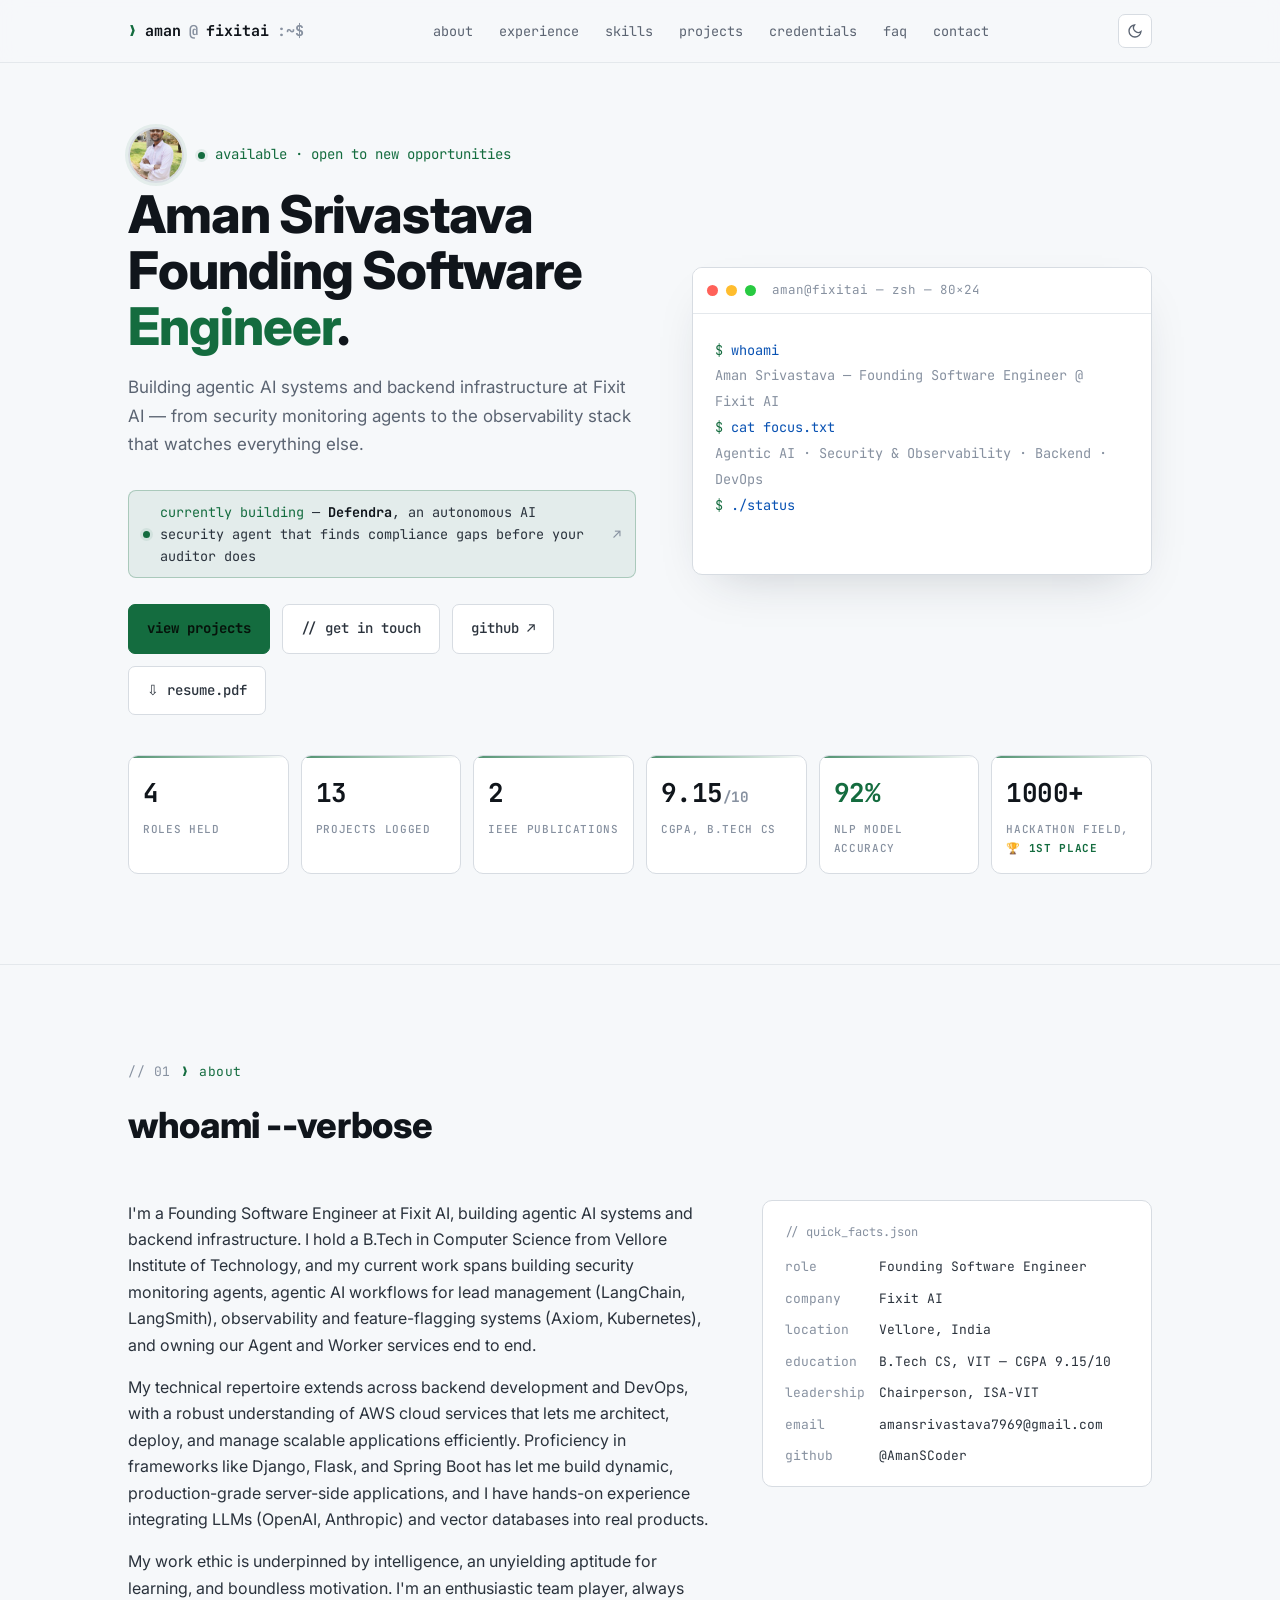
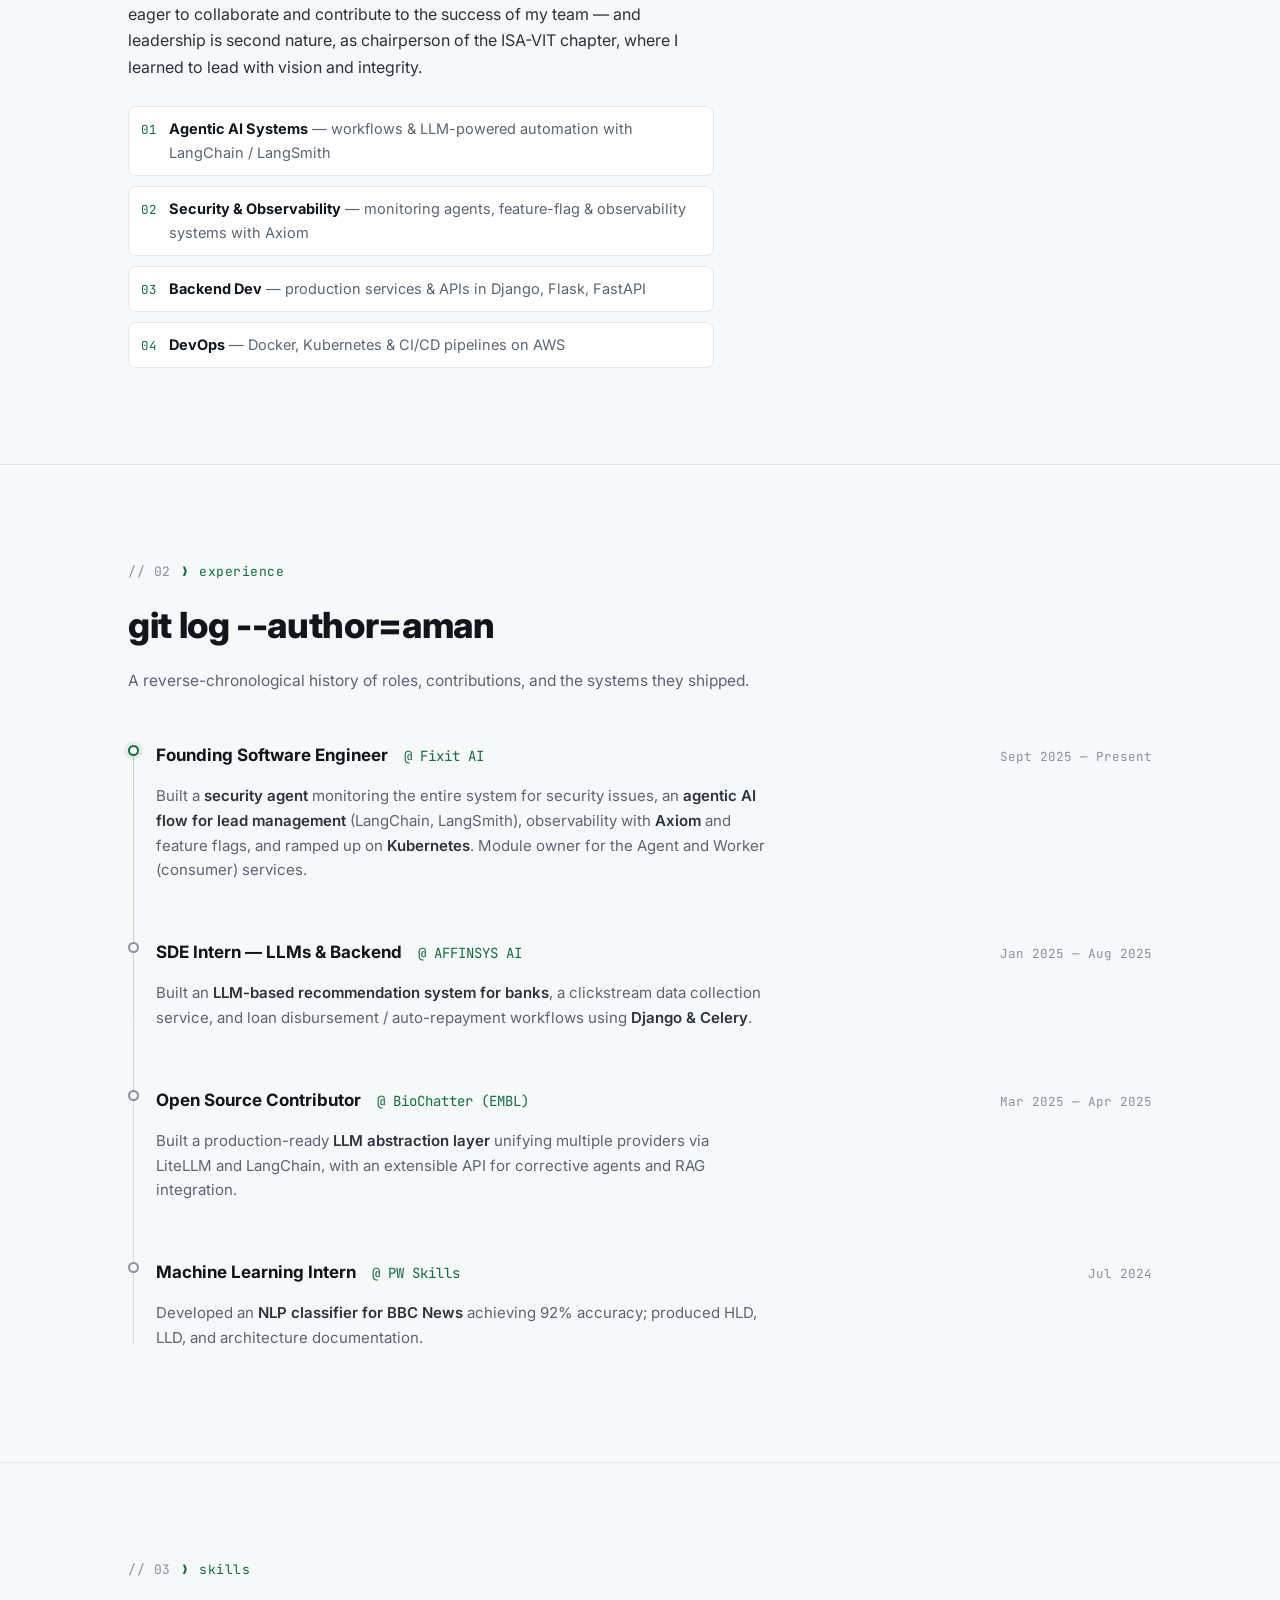
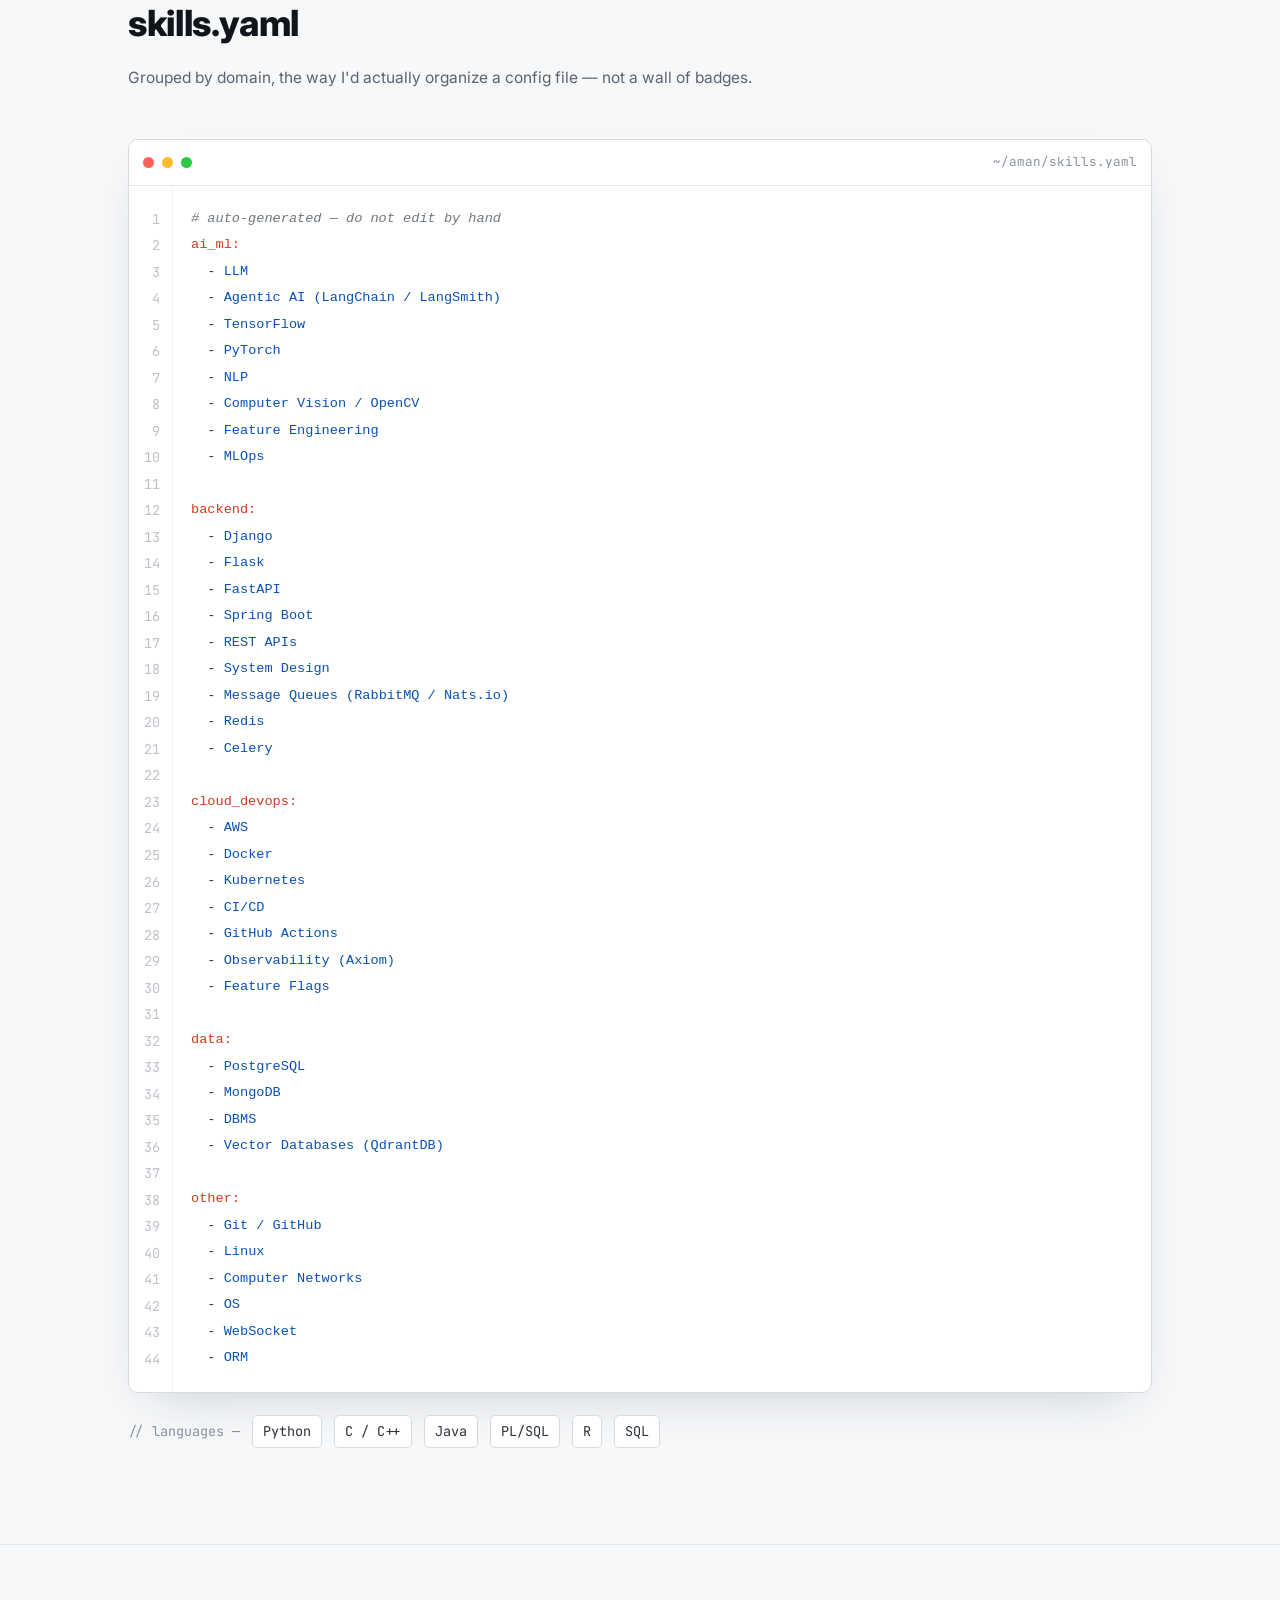
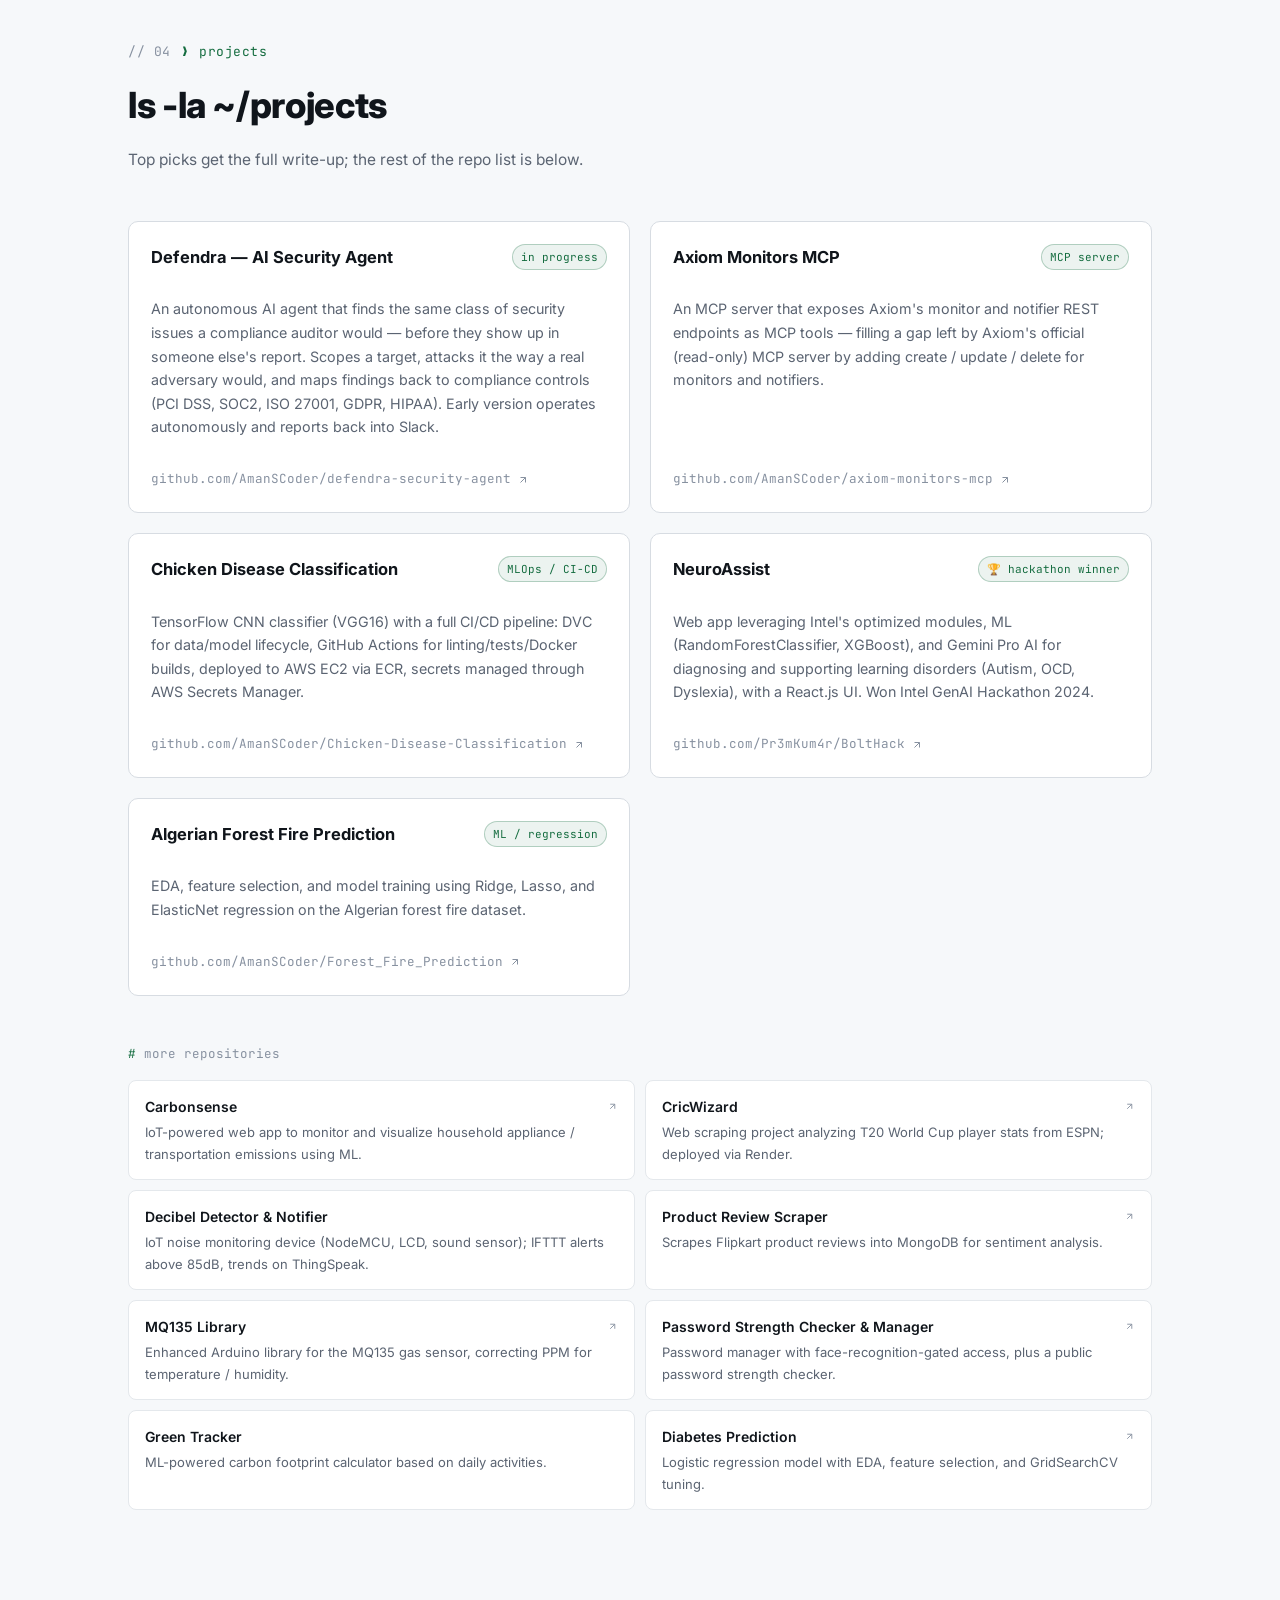
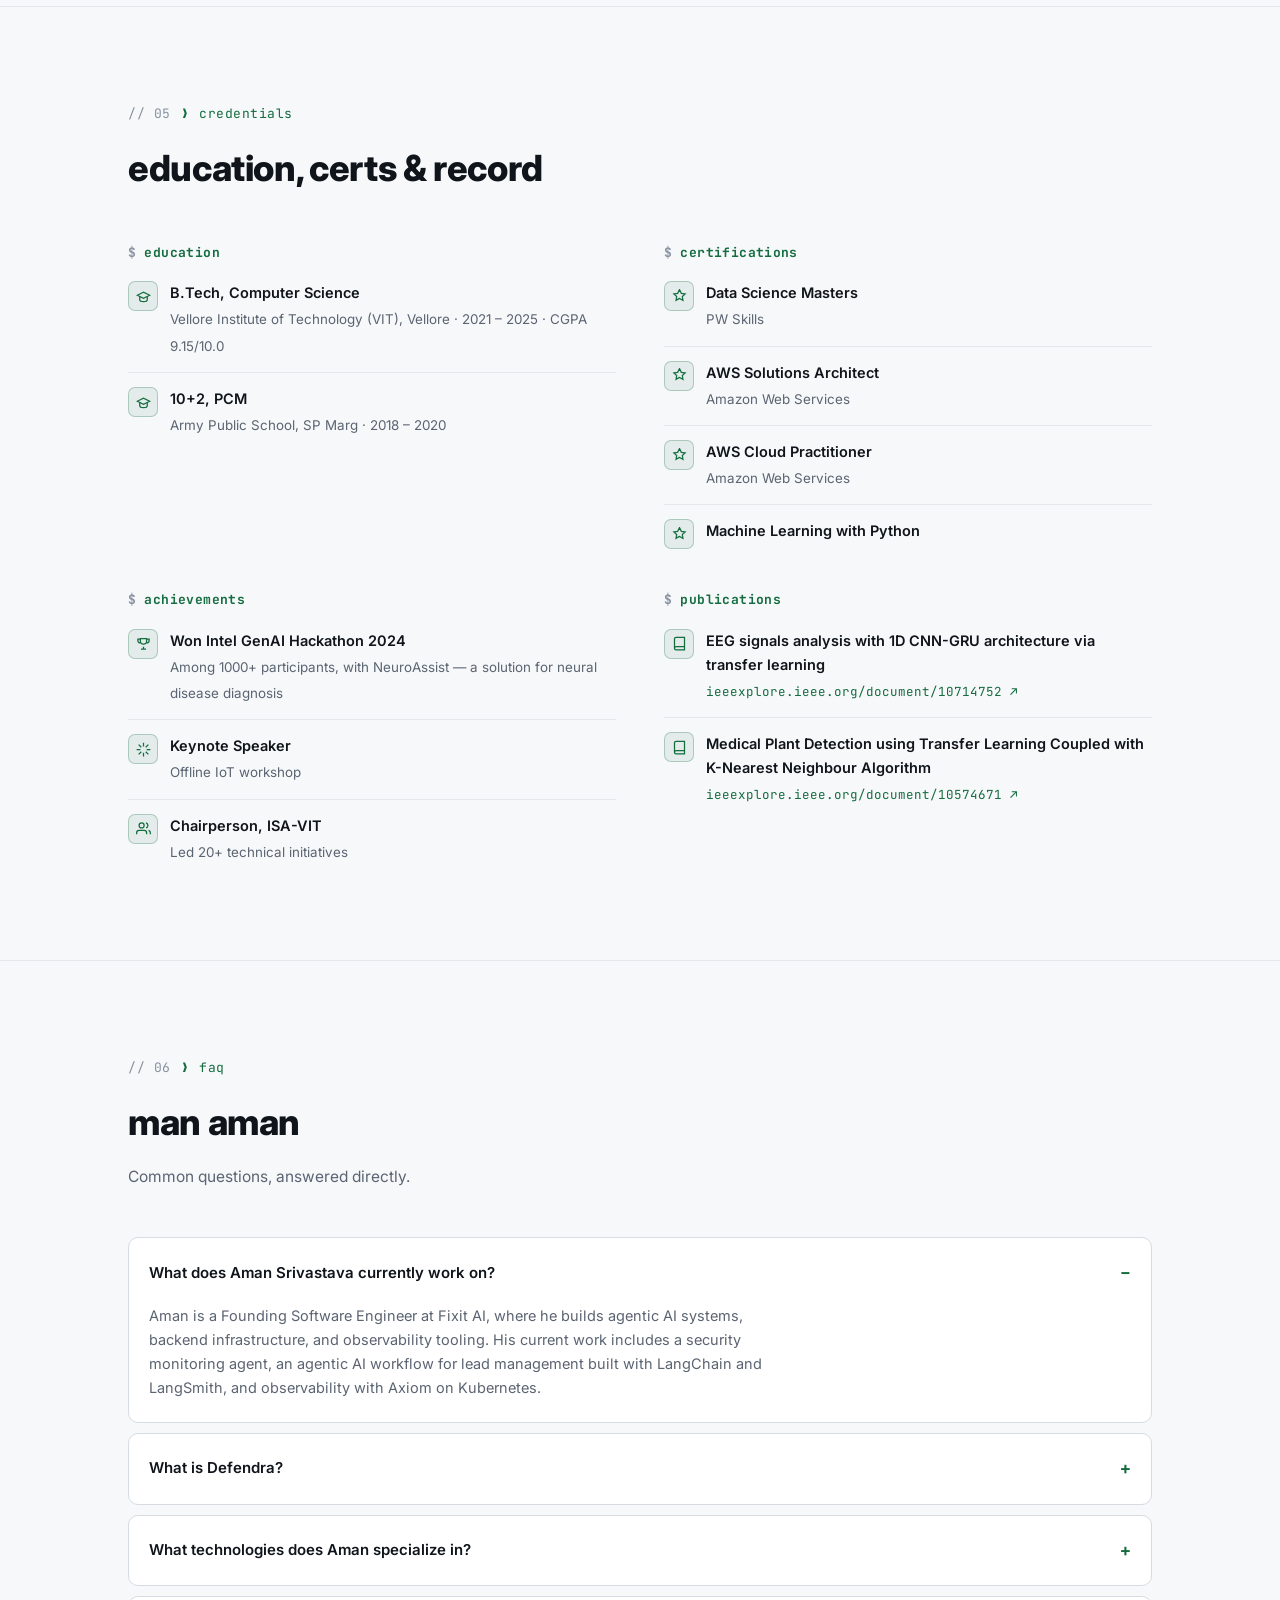
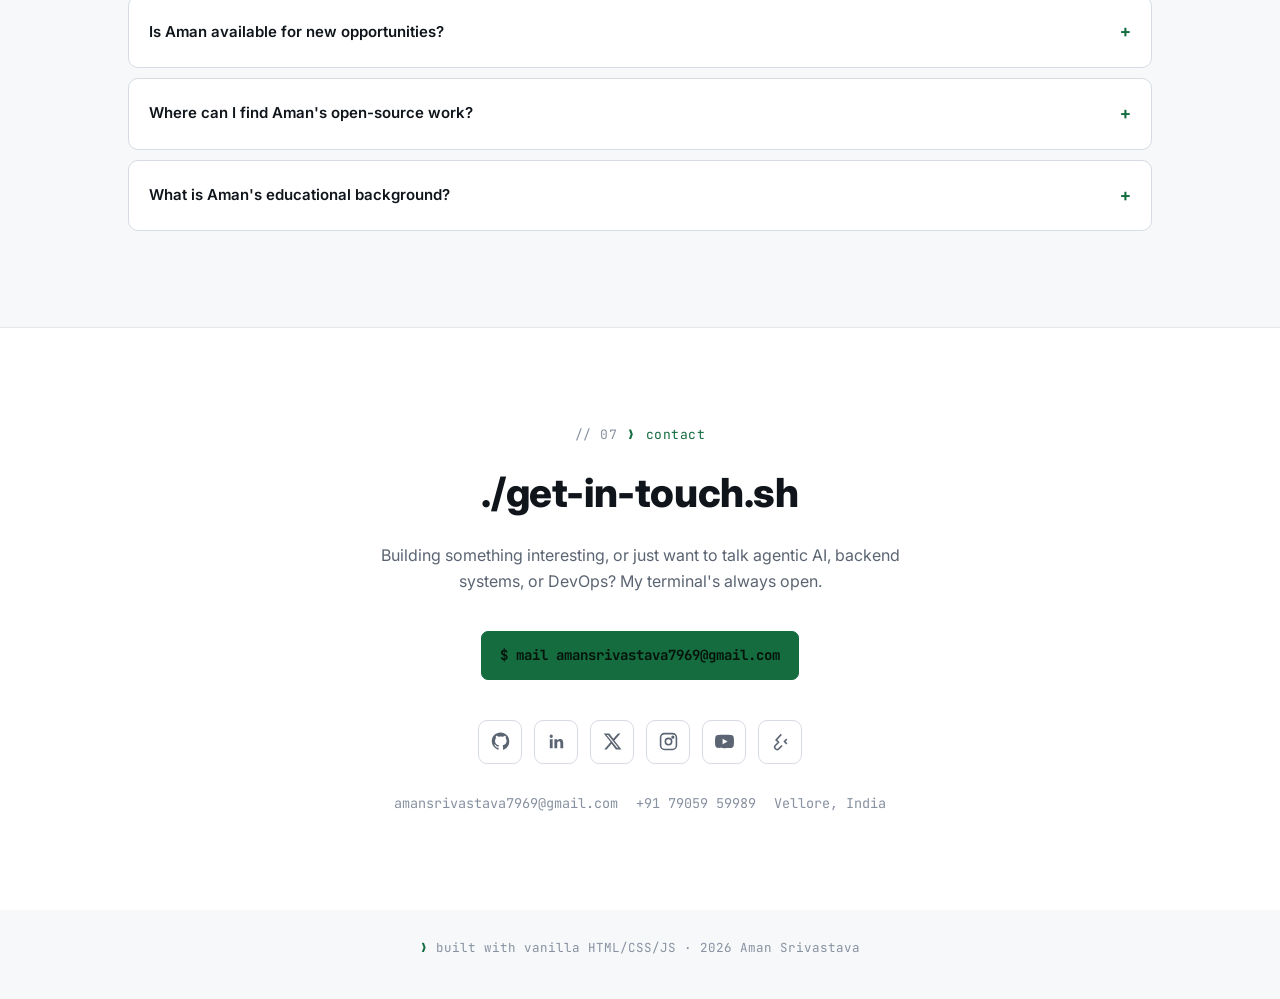
==== commit fc92722e: "Highlight hackathon 1st place, trim meta description length - Style "1st place" in the hackathon sta" ====
--- a/index.html
+++ b/index.html
@@ -4,7 +4,7 @@
 <meta charset="UTF-8">
 <meta name="viewport" content="width=device-width, initial-scale=1.0">
 <title>Aman Srivastava — Founding Software Engineer @ Fixit AI</title>
-<meta name="description" content="Aman Srivastava is a Founding Software Engineer at Fixit AI, building agentic AI systems, backend infrastructure, and security &amp; observability tooling. View his experience, skills, and open-source projects.">
+<meta name="description" content="Aman Srivastava — Founding Software Engineer at Fixit AI, building agentic AI systems and backend infrastructure. View experience, skills &amp; projects.">
 <meta name="robots" content="index, follow">
 <meta name="author" content="Aman Srivastava">
 <link rel="canonical" href="https://amanscoder.github.io/Portfolio/">
@@ -941,7 +941,7 @@
         <div class="stat-tile"><div class="stat-num">2</div><div class="stat-label">IEEE publications</div></div>
         <div class="stat-tile"><div class="stat-num">9.15<span style="font-size:.55em;color:var(--text-faint);">/10</span></div><div class="stat-label">CGPA, B.Tech CS</div></div>
         <div class="stat-tile"><div class="stat-num" style="color:var(--accent);">92%</div><div class="stat-label">NLP model accuracy</div></div>
-        <div class="stat-tile"><div class="stat-num">1000+</div><div class="stat-label">Hackathon field, 1st place</div></div>
+        <div class="stat-tile"><div class="stat-num">1000+</div><div class="stat-label">Hackathon field, <span style="color:var(--accent);font-weight:700;">🏆 1st place</span></div></div>
       </div>
     </div>
   </section>
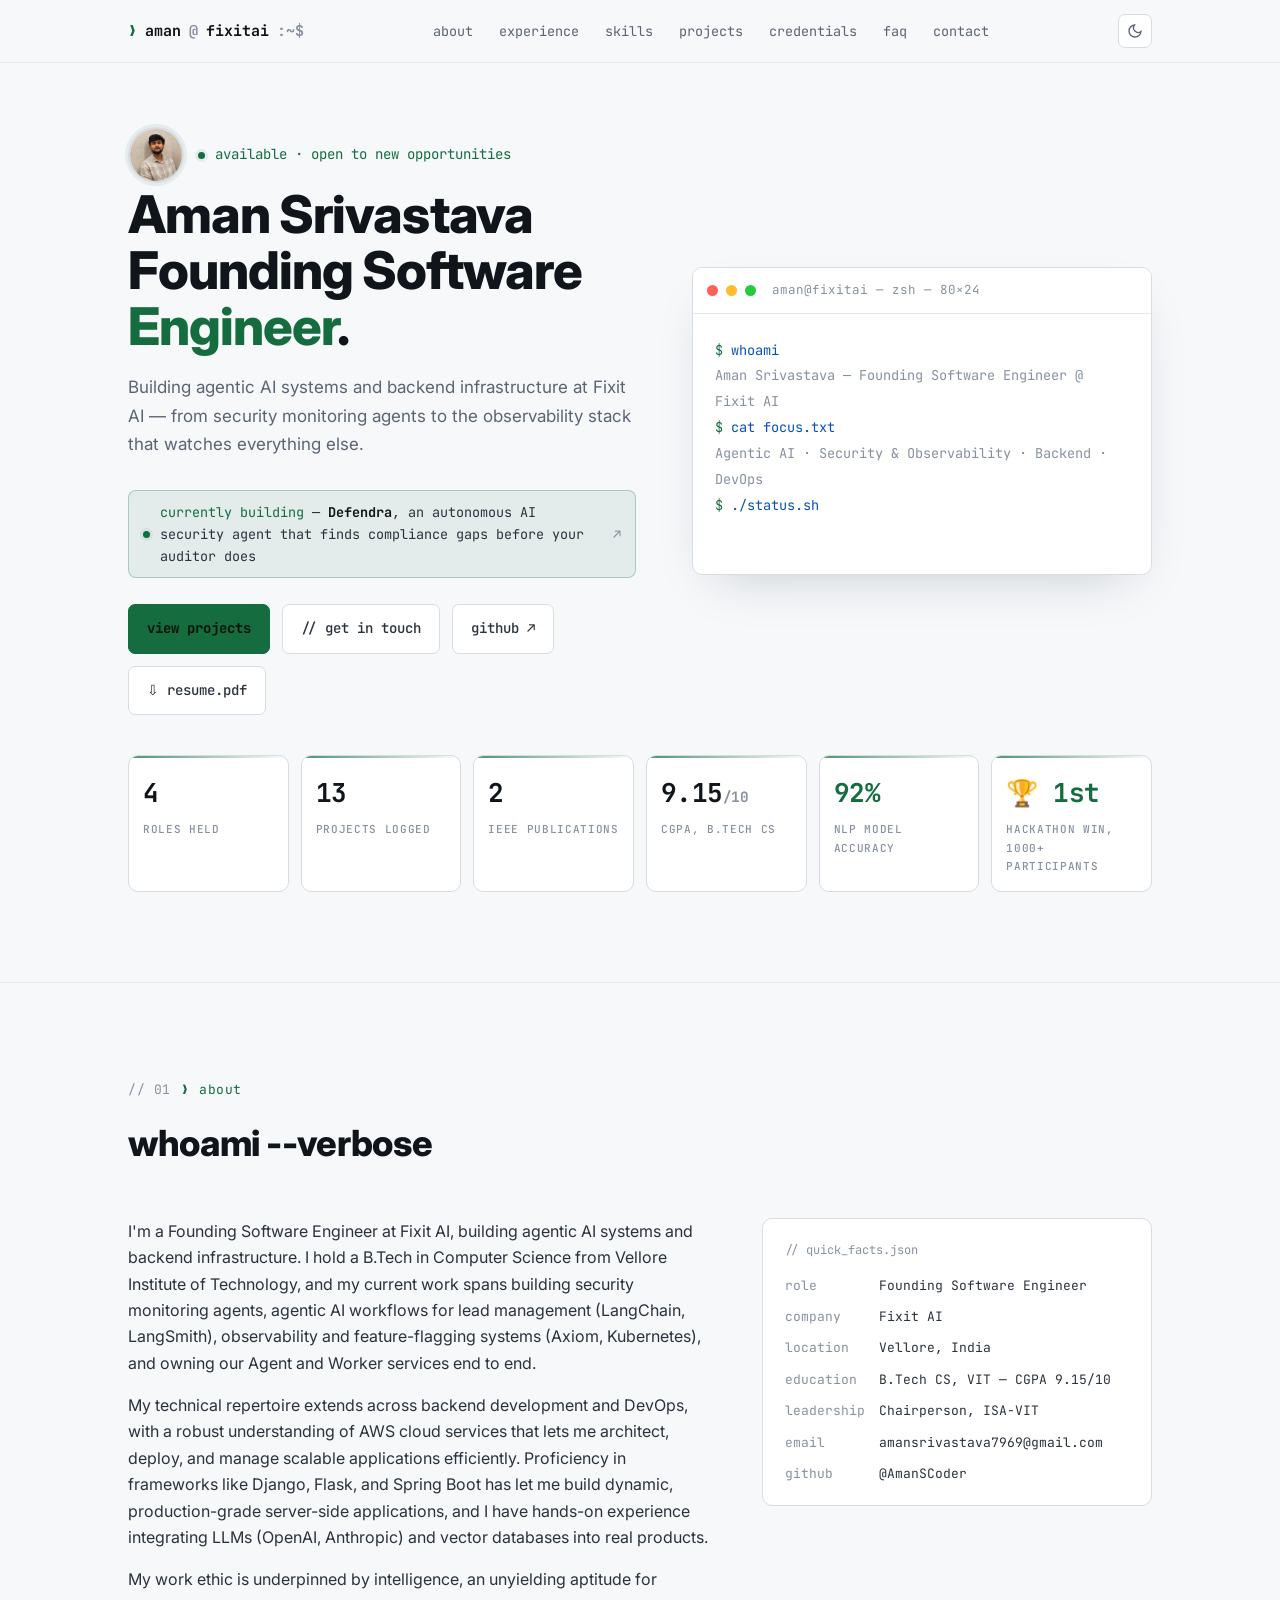
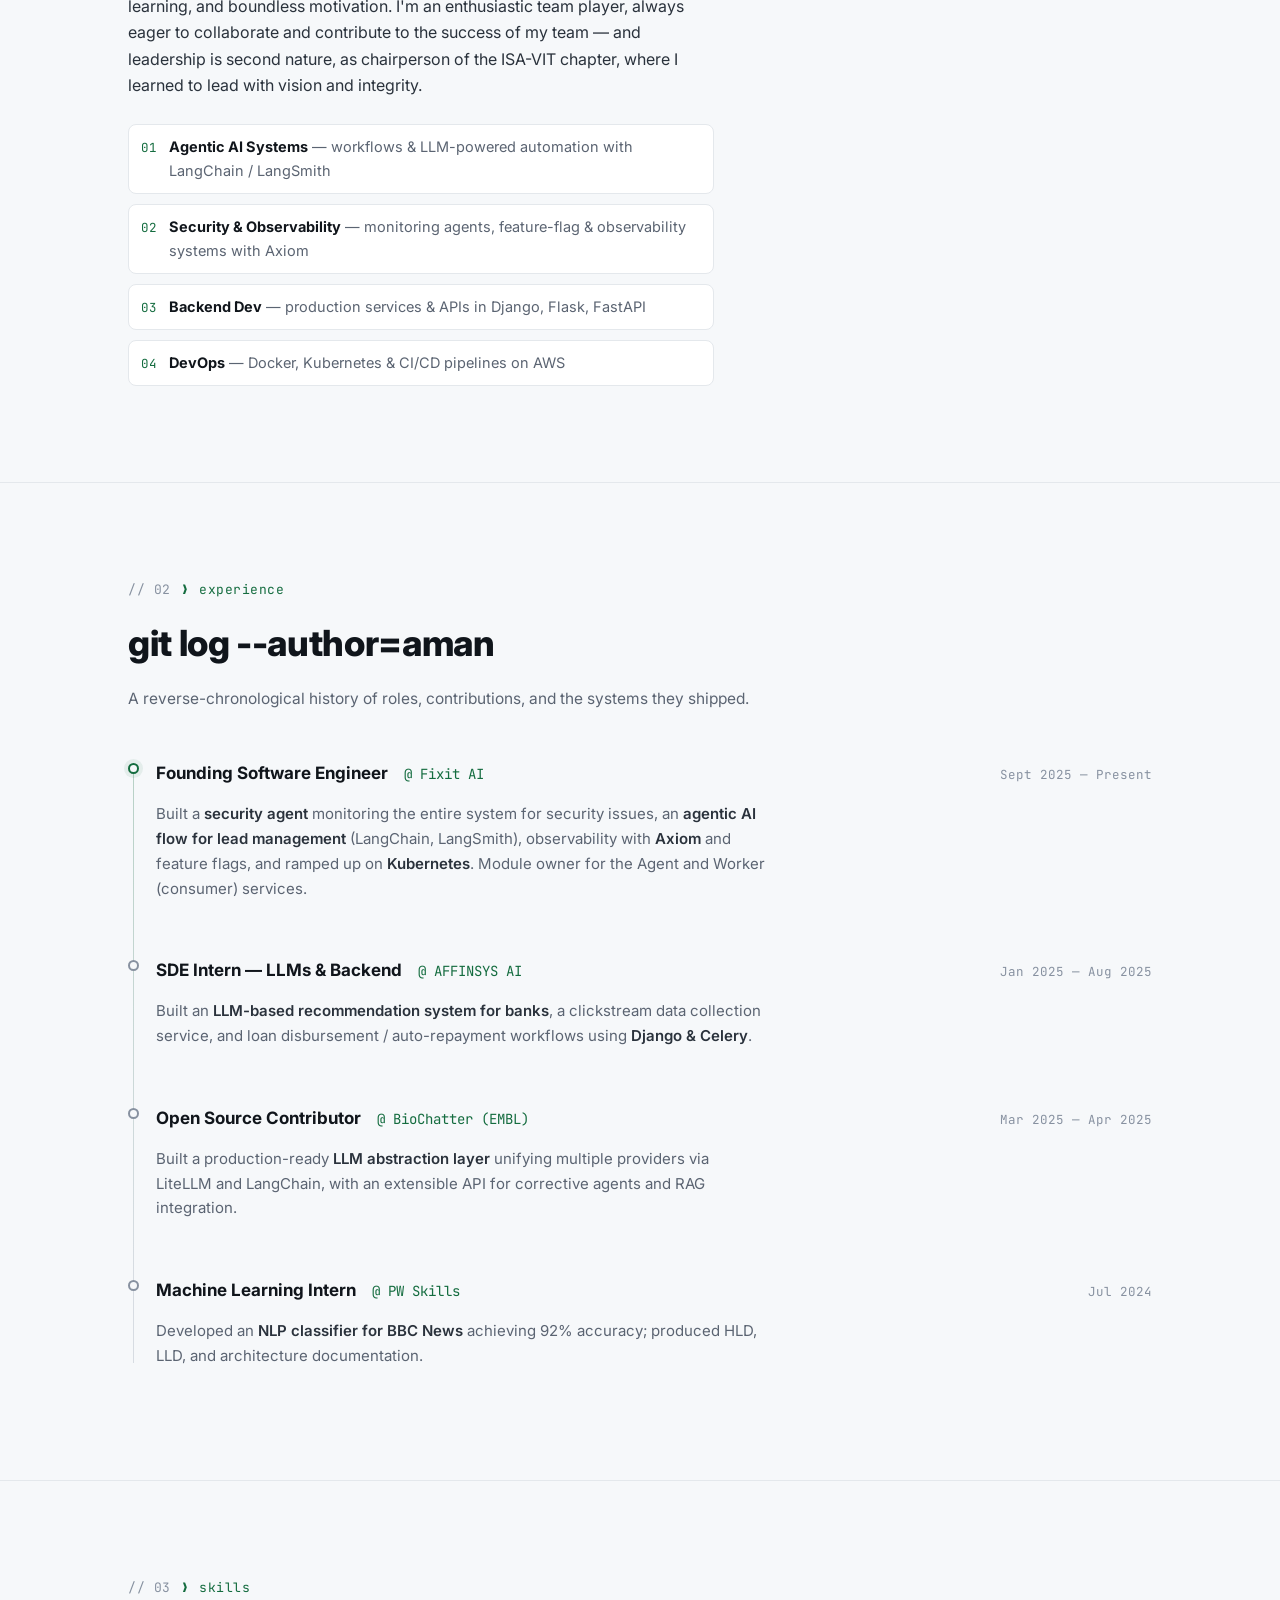
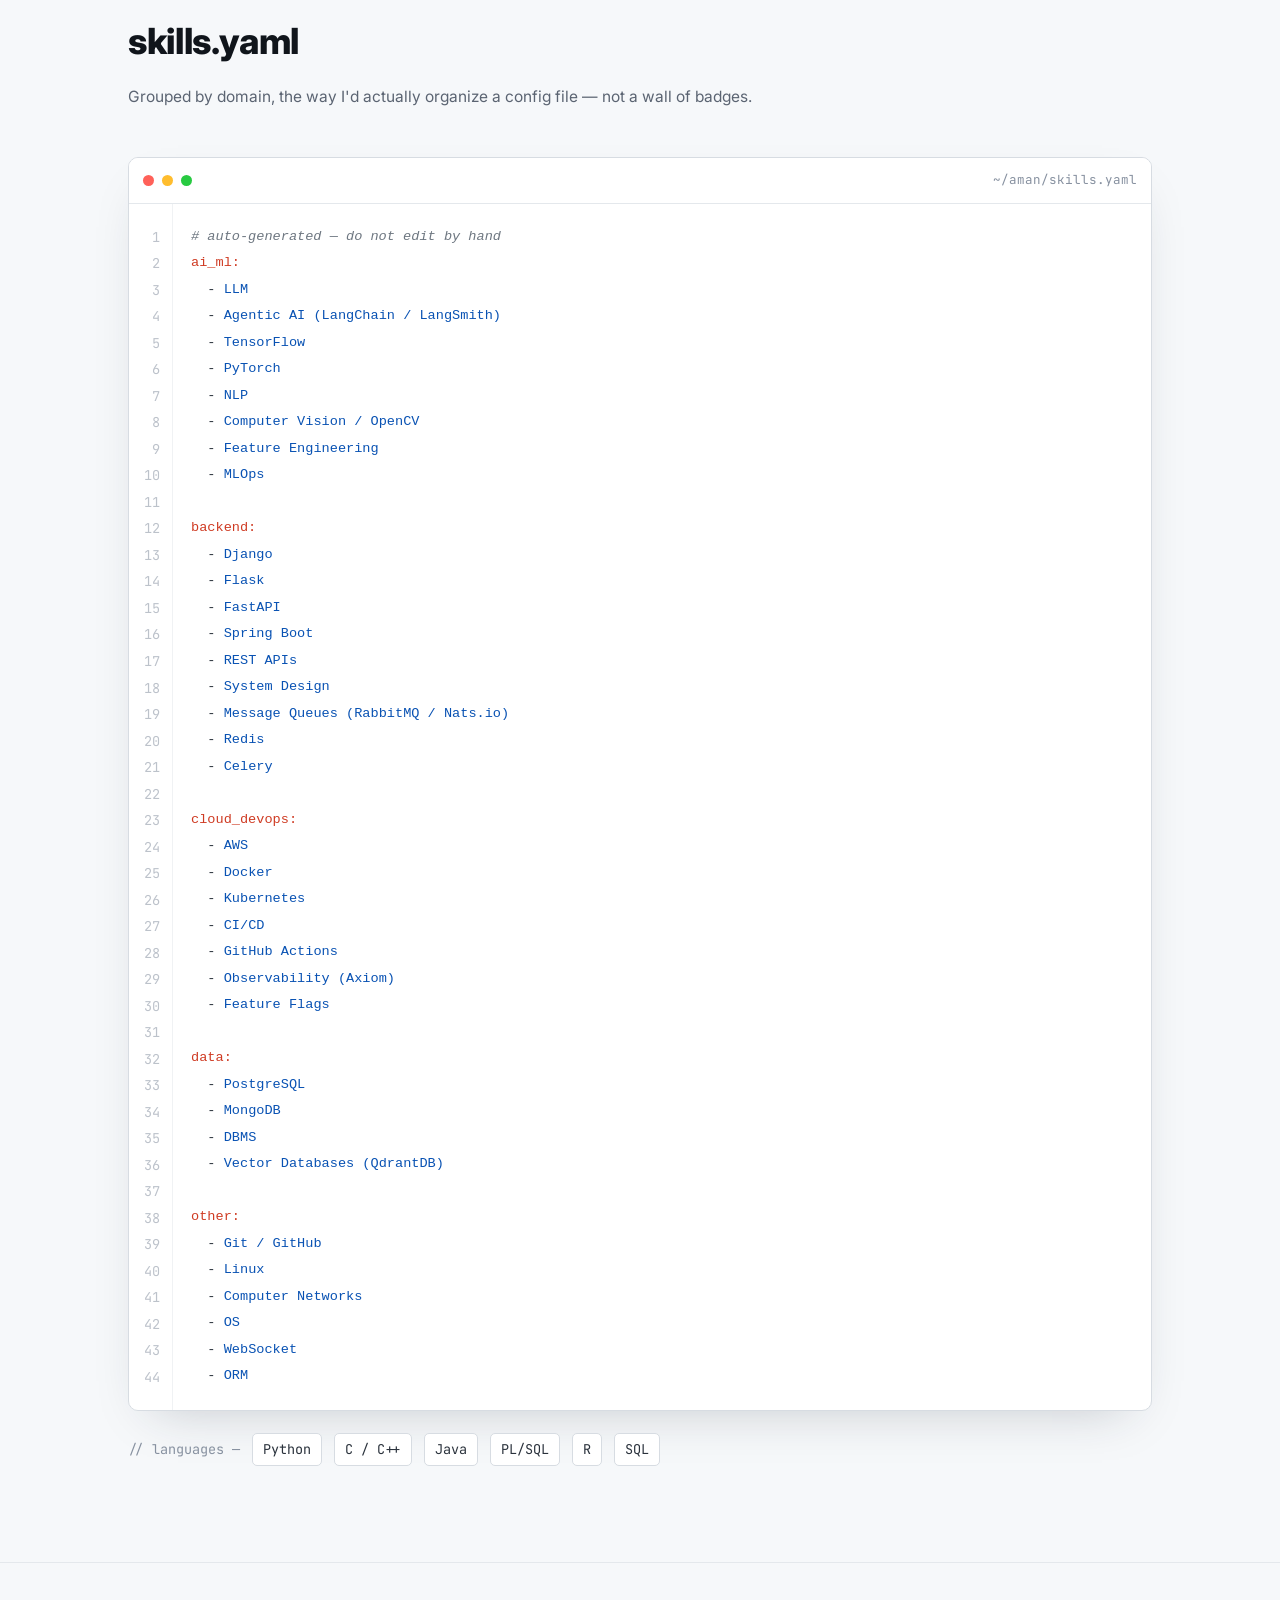
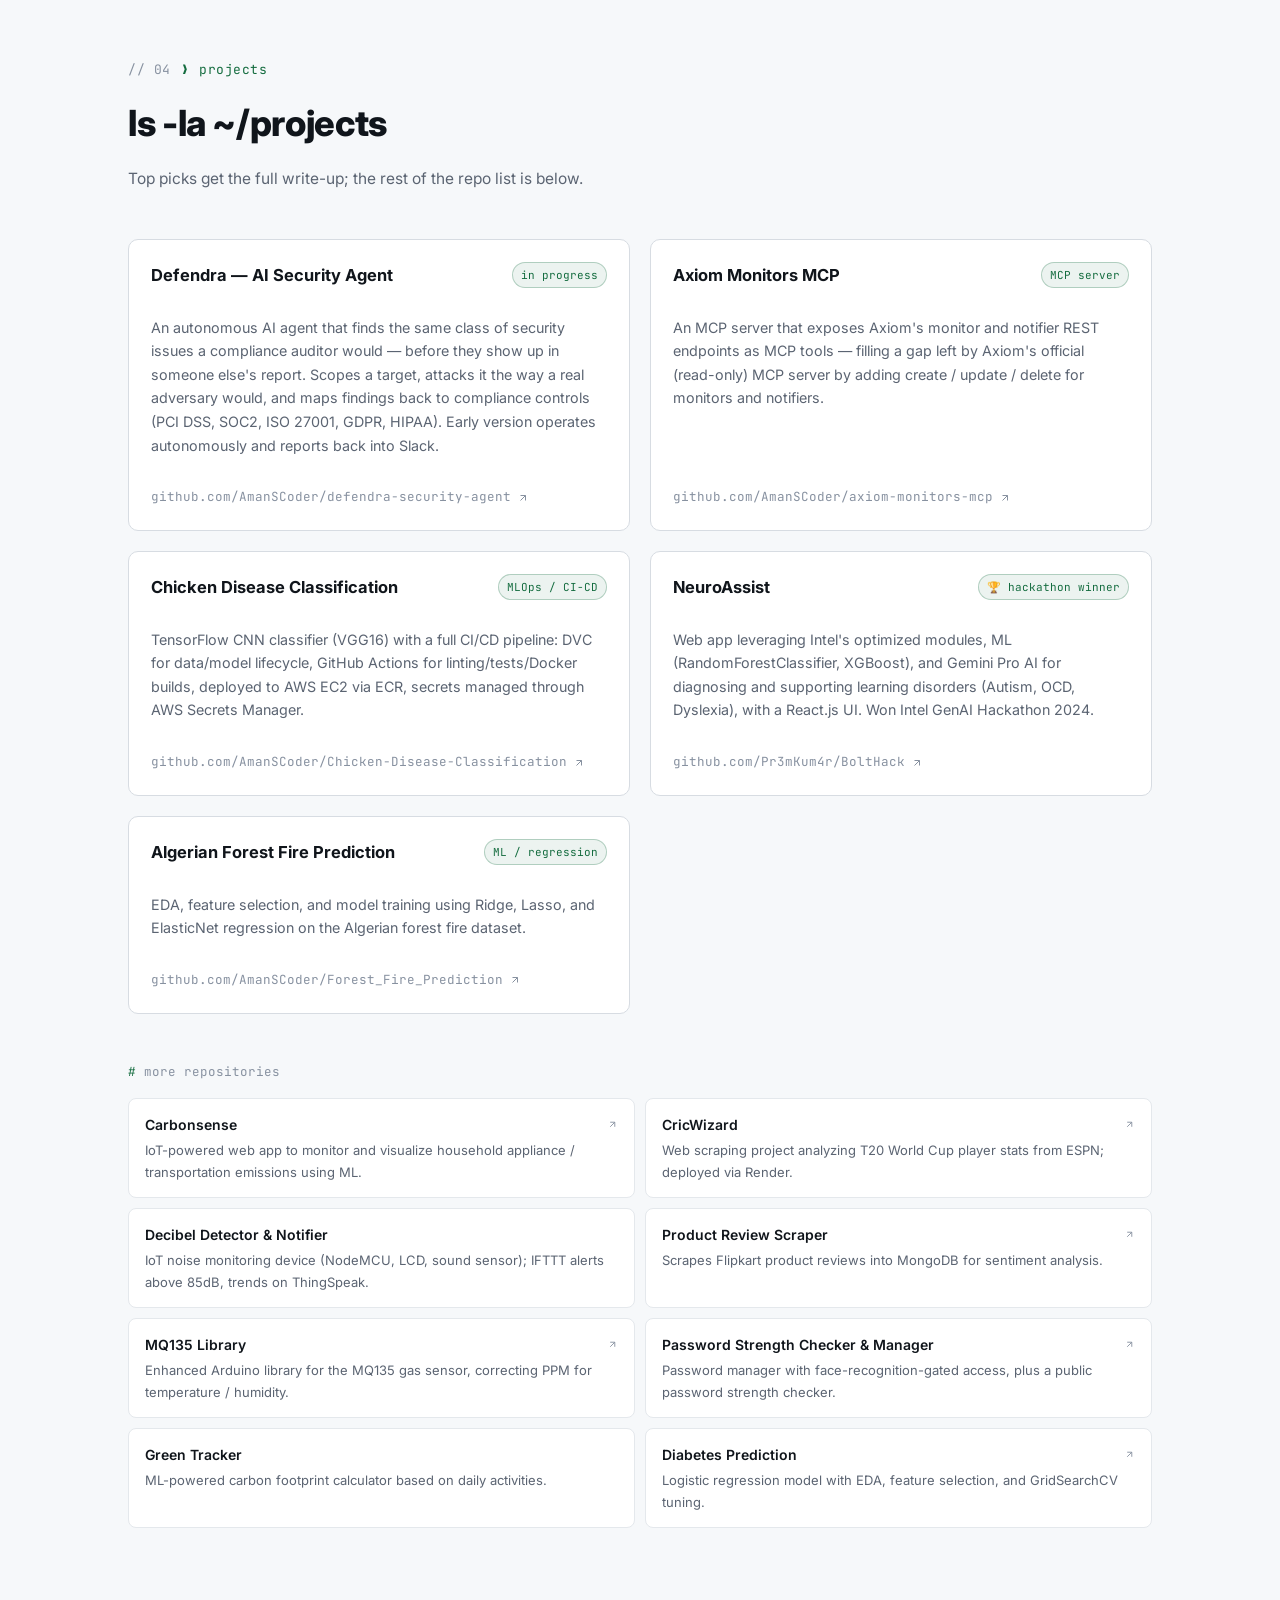
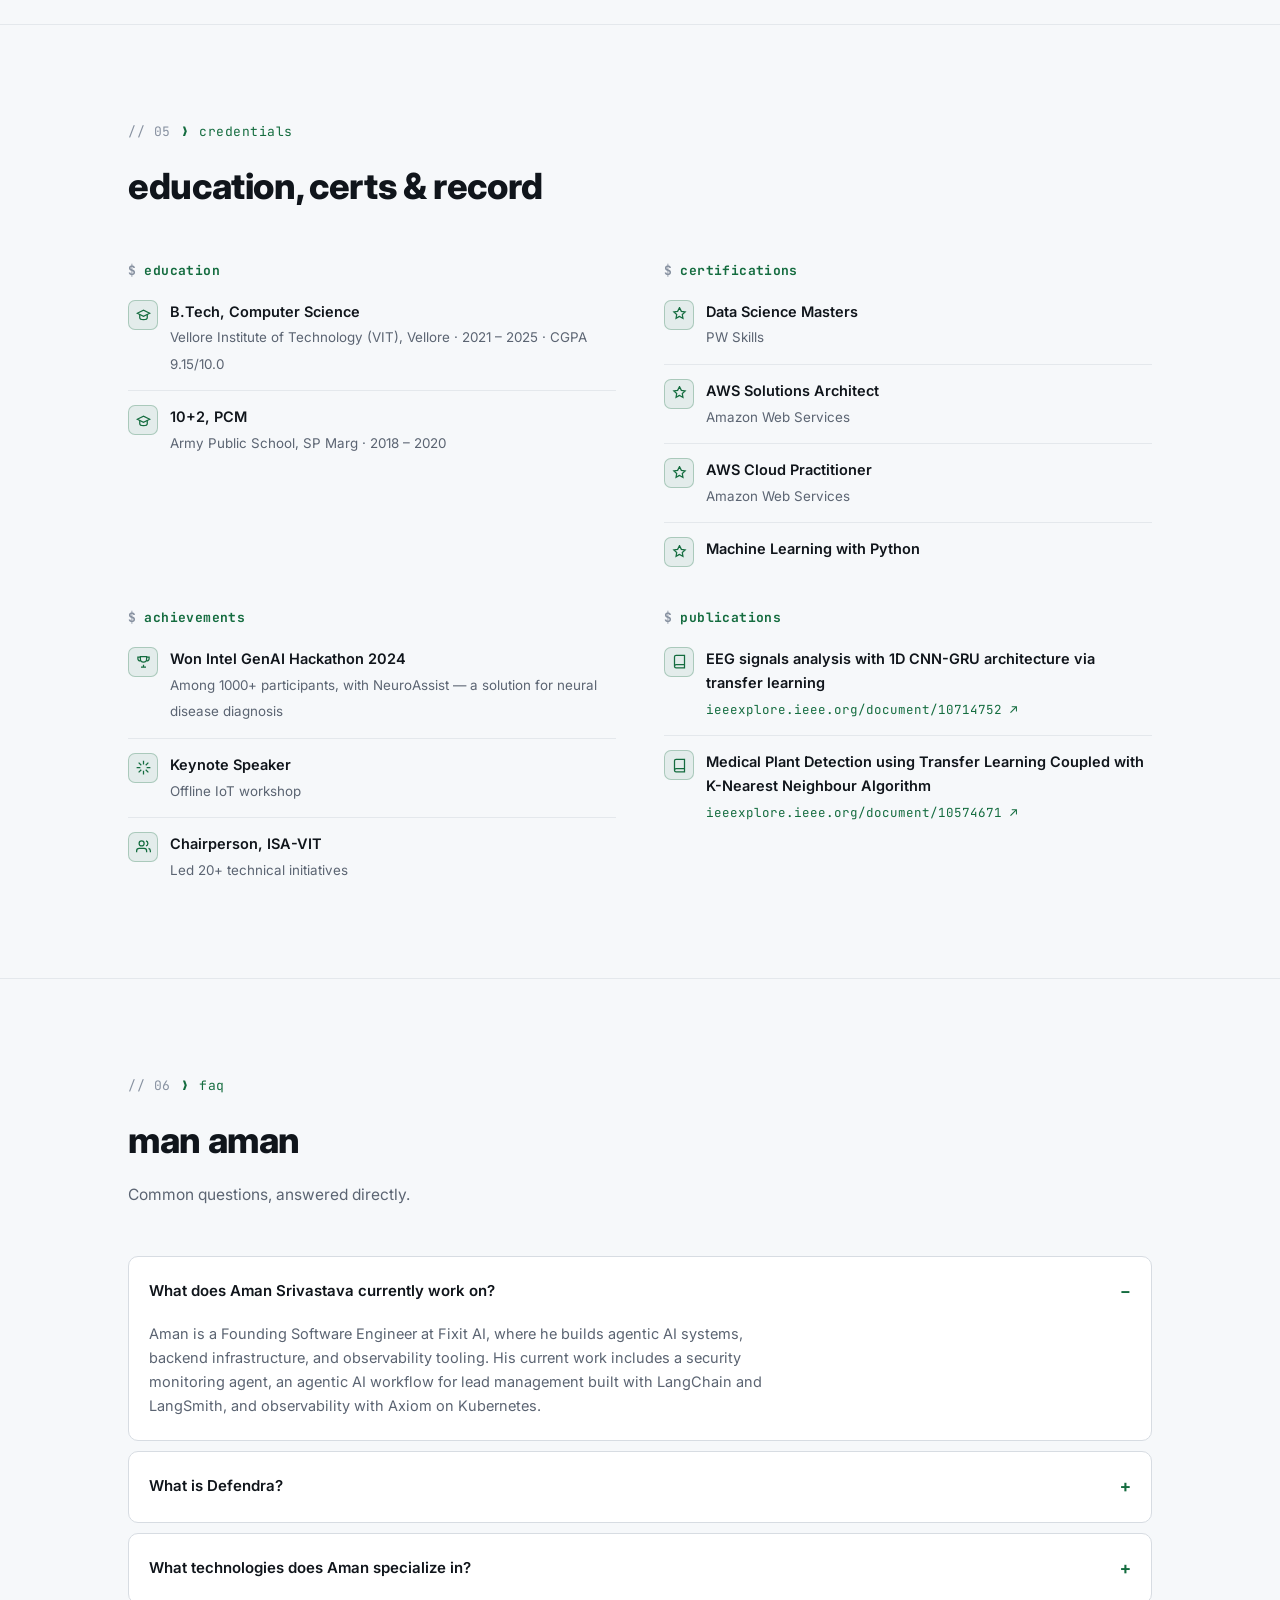
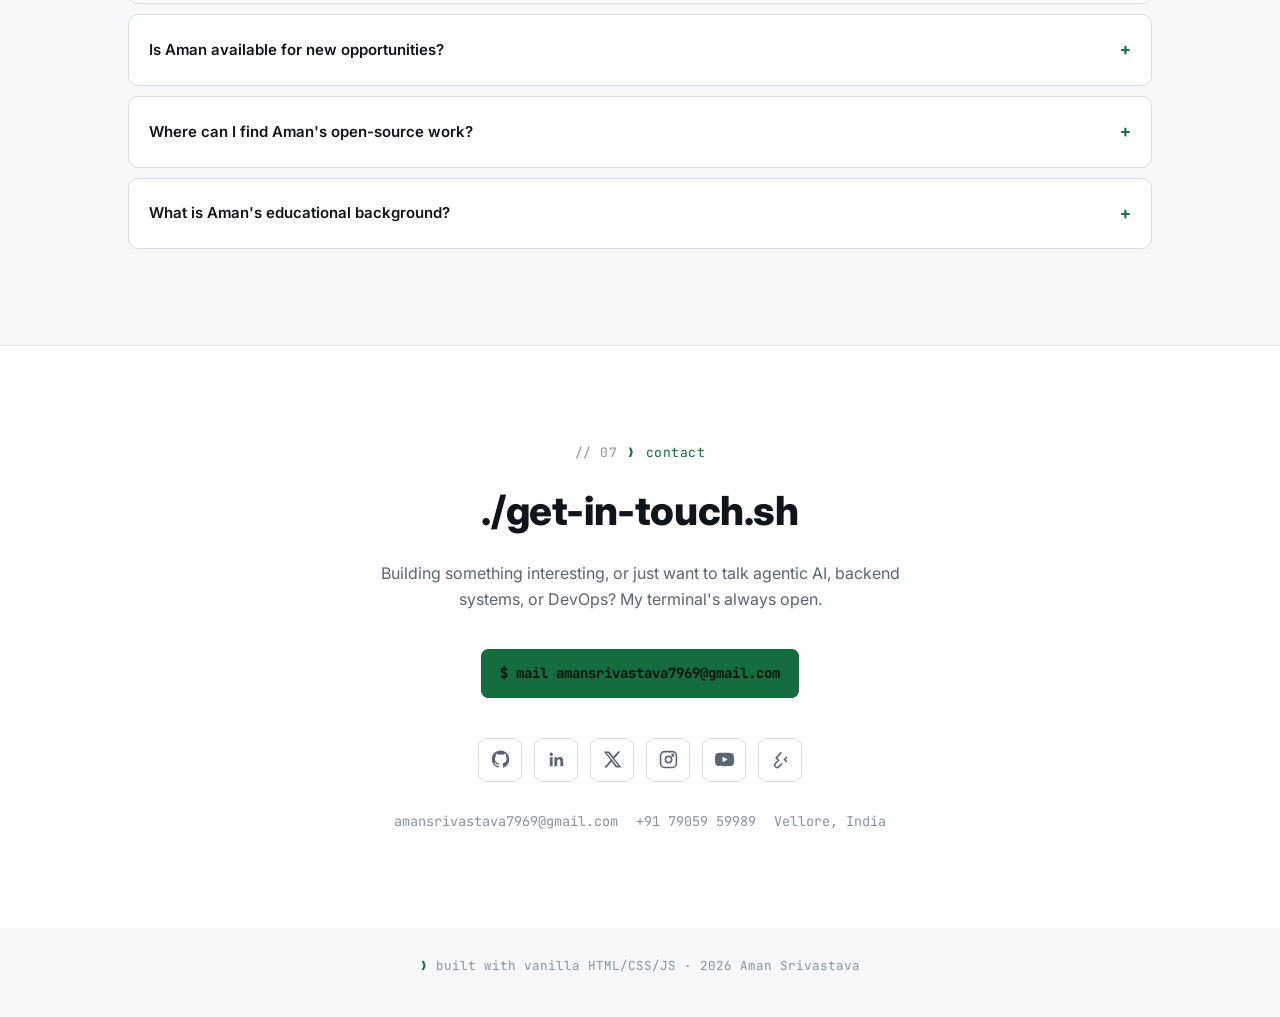
==== commit 4066c017: "Make hackathon win (1st) the headline stat, participants as subtext" ====
--- a/index.html
+++ b/index.html
@@ -941,7 +941,7 @@
         <div class="stat-tile"><div class="stat-num">2</div><div class="stat-label">IEEE publications</div></div>
         <div class="stat-tile"><div class="stat-num">9.15<span style="font-size:.55em;color:var(--text-faint);">/10</span></div><div class="stat-label">CGPA, B.Tech CS</div></div>
         <div class="stat-tile"><div class="stat-num" style="color:var(--accent);">92%</div><div class="stat-label">NLP model accuracy</div></div>
-        <div class="stat-tile"><div class="stat-num">1000+</div><div class="stat-label">Hackathon field, <span style="color:var(--accent);font-weight:700;">🏆 1st place</span></div></div>
+        <div class="stat-tile"><div class="stat-num" style="color:var(--accent);">🏆 1st</div><div class="stat-label">Hackathon win, 1000+ participants</div></div>
       </div>
     </div>
   </section>
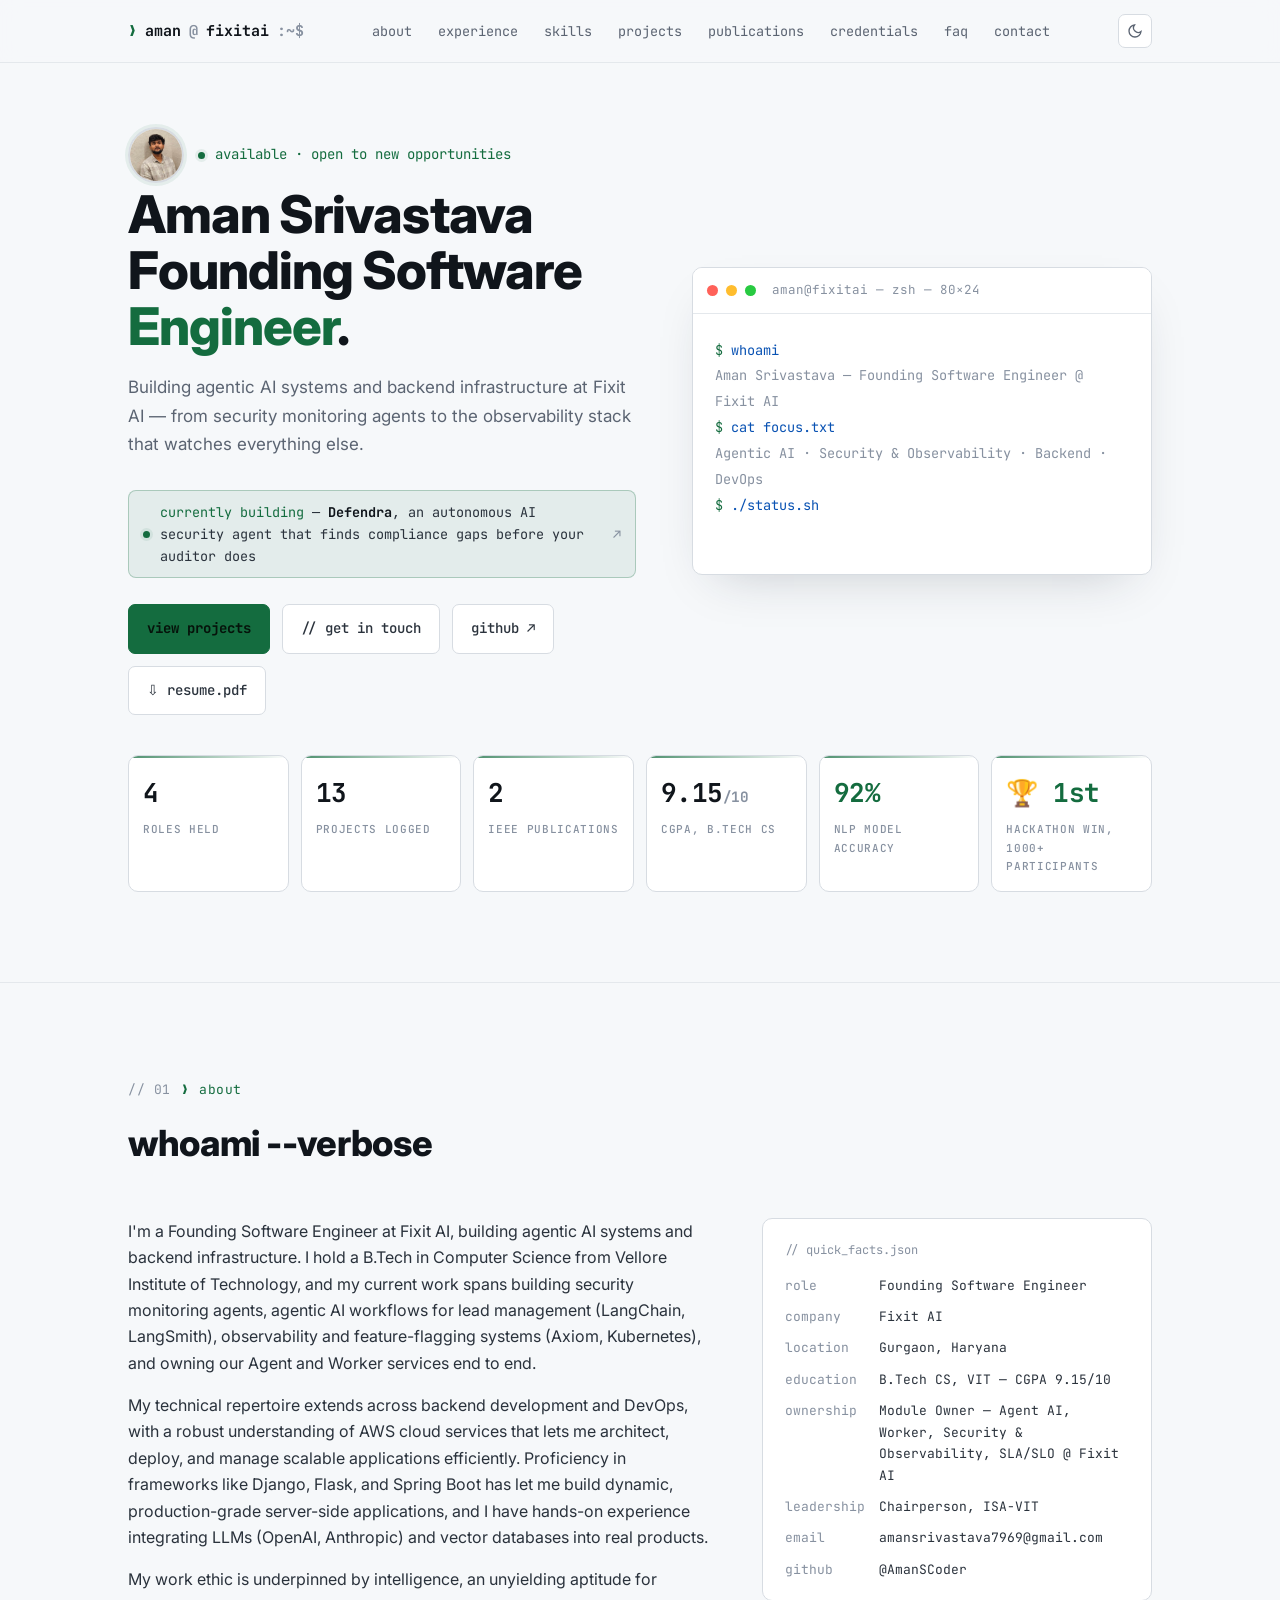
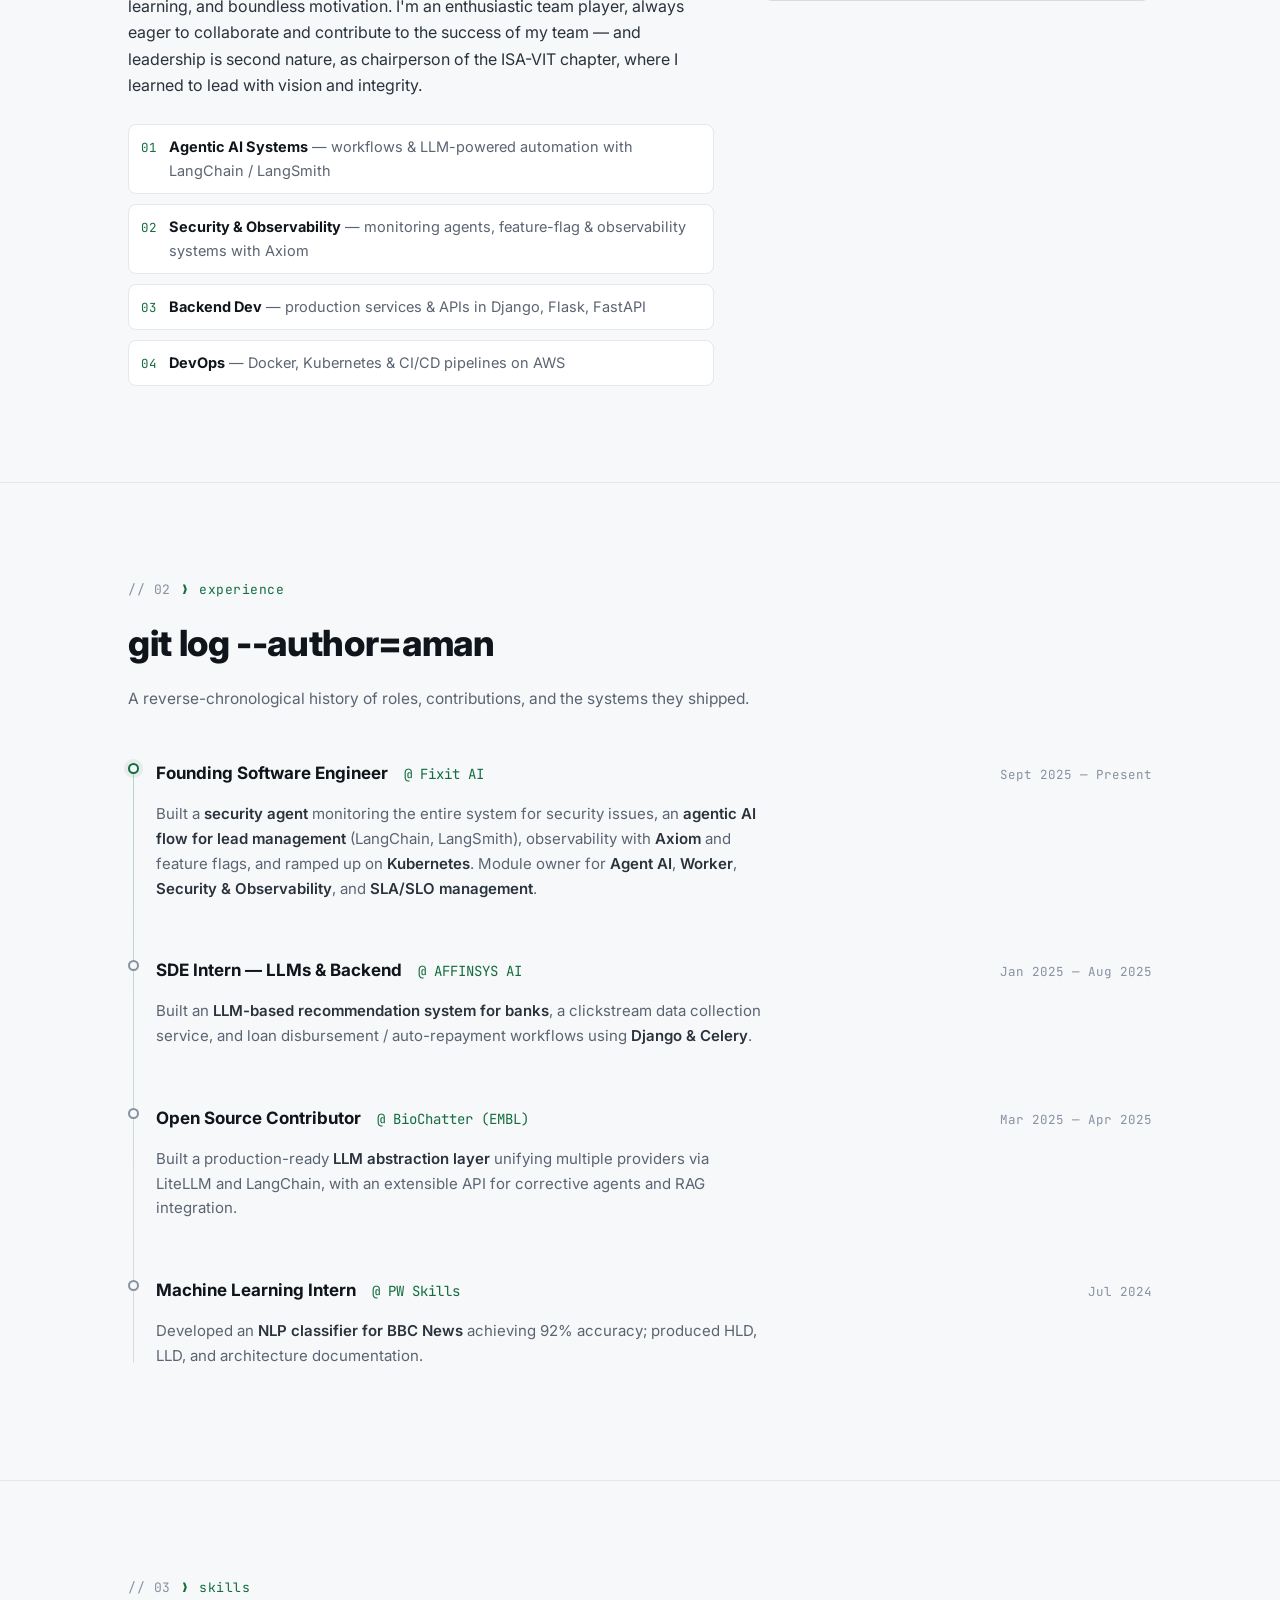
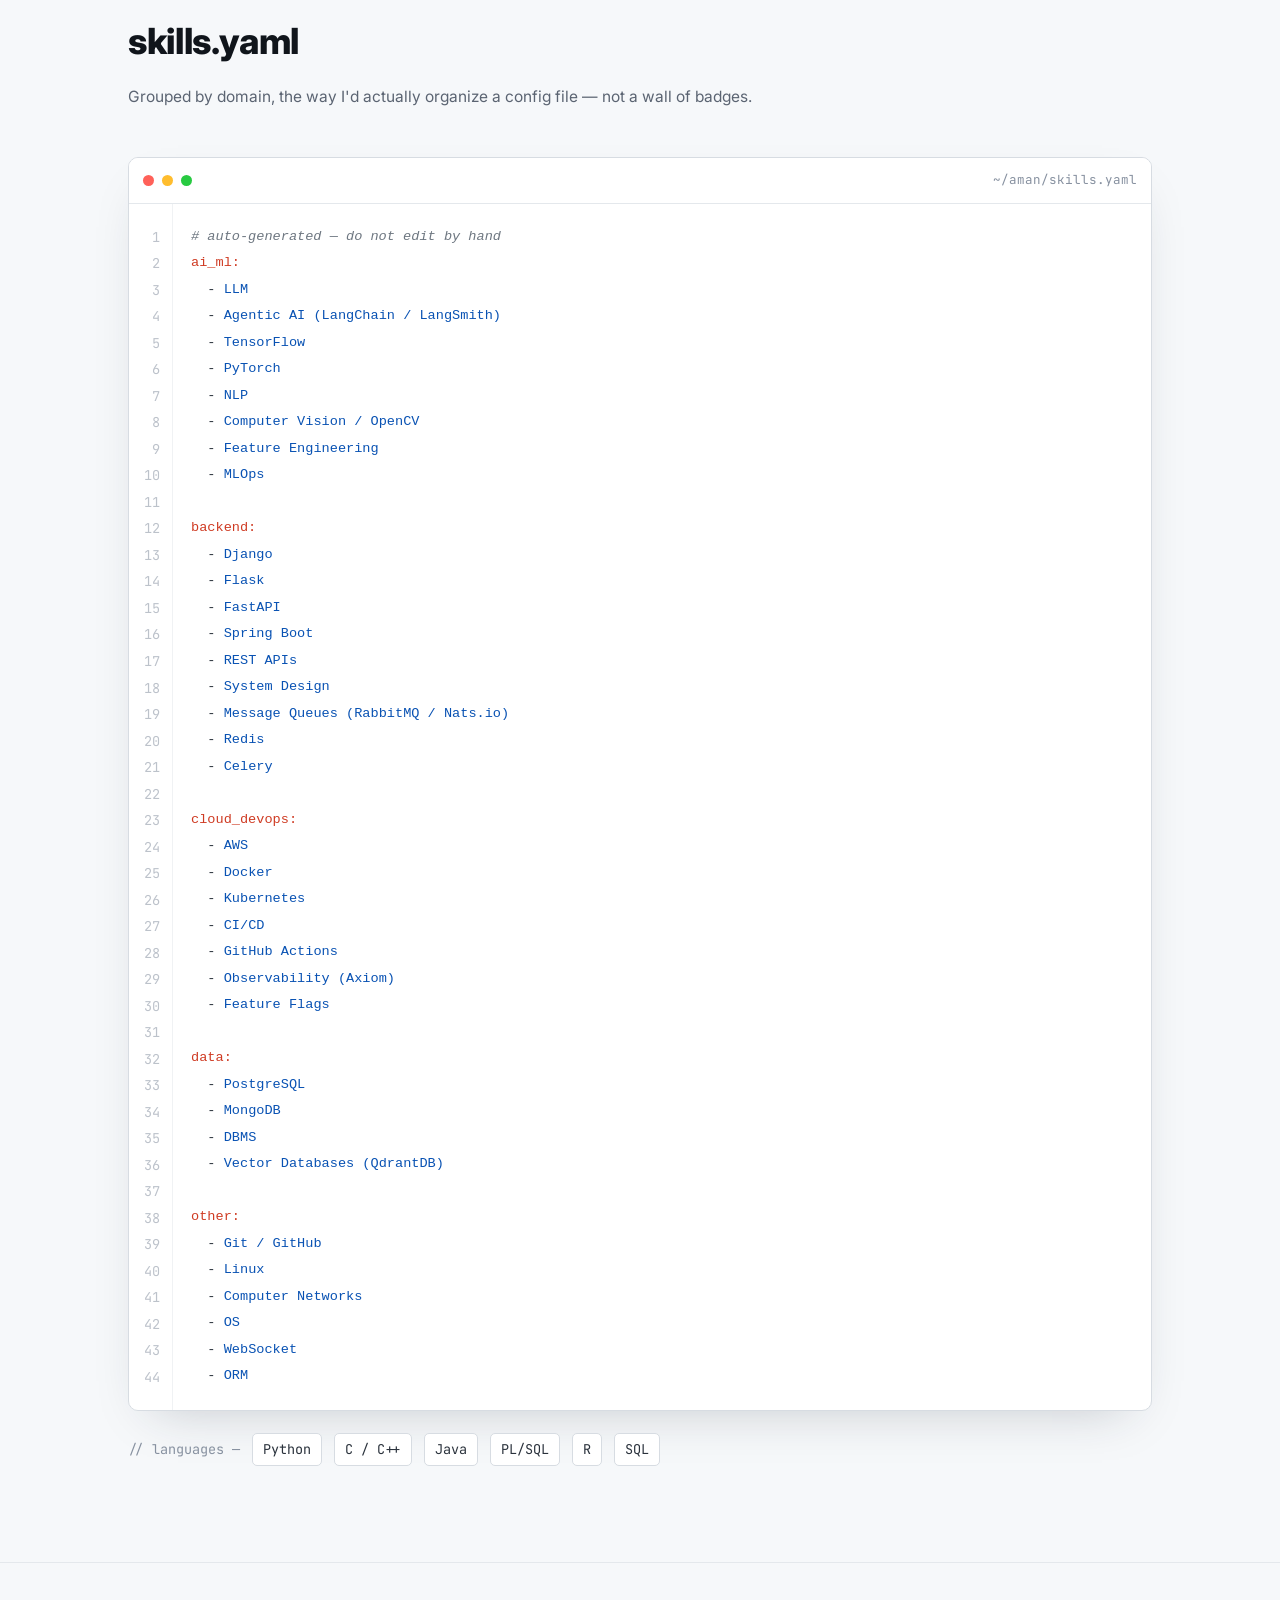
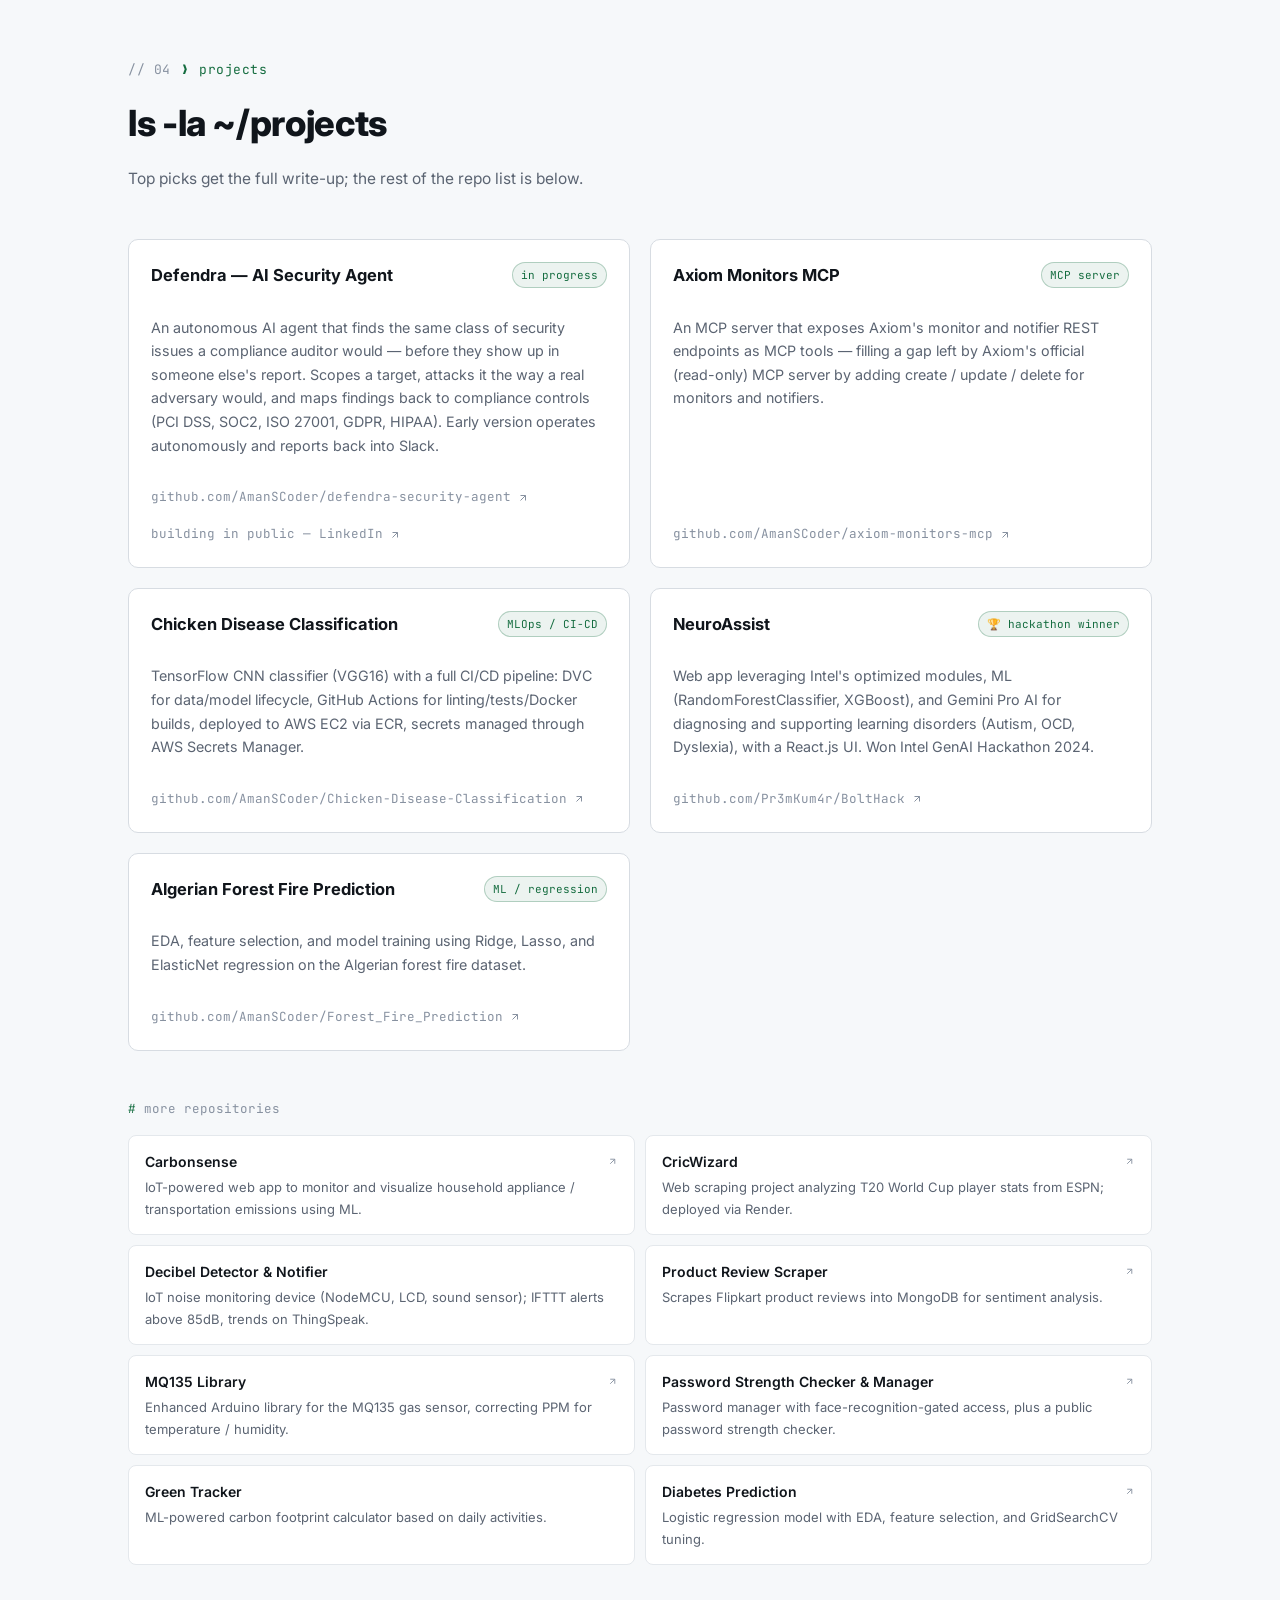
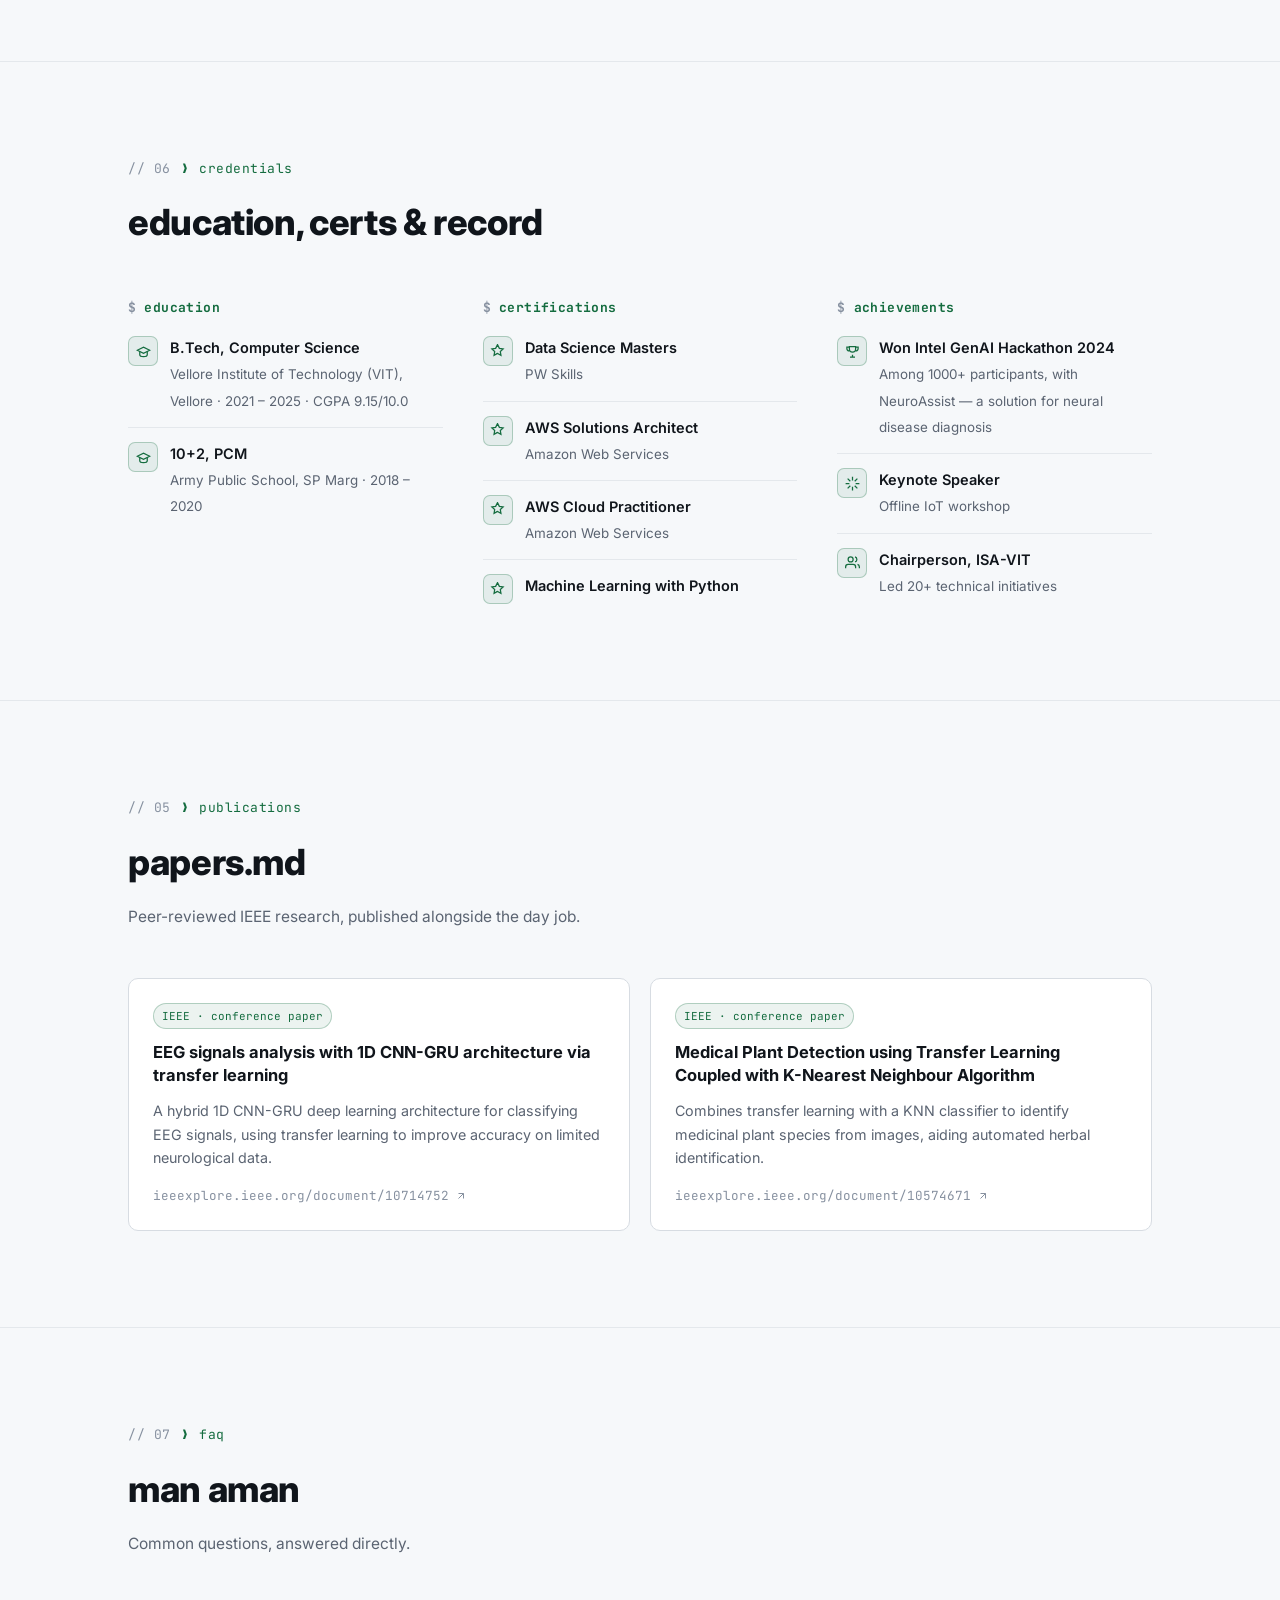
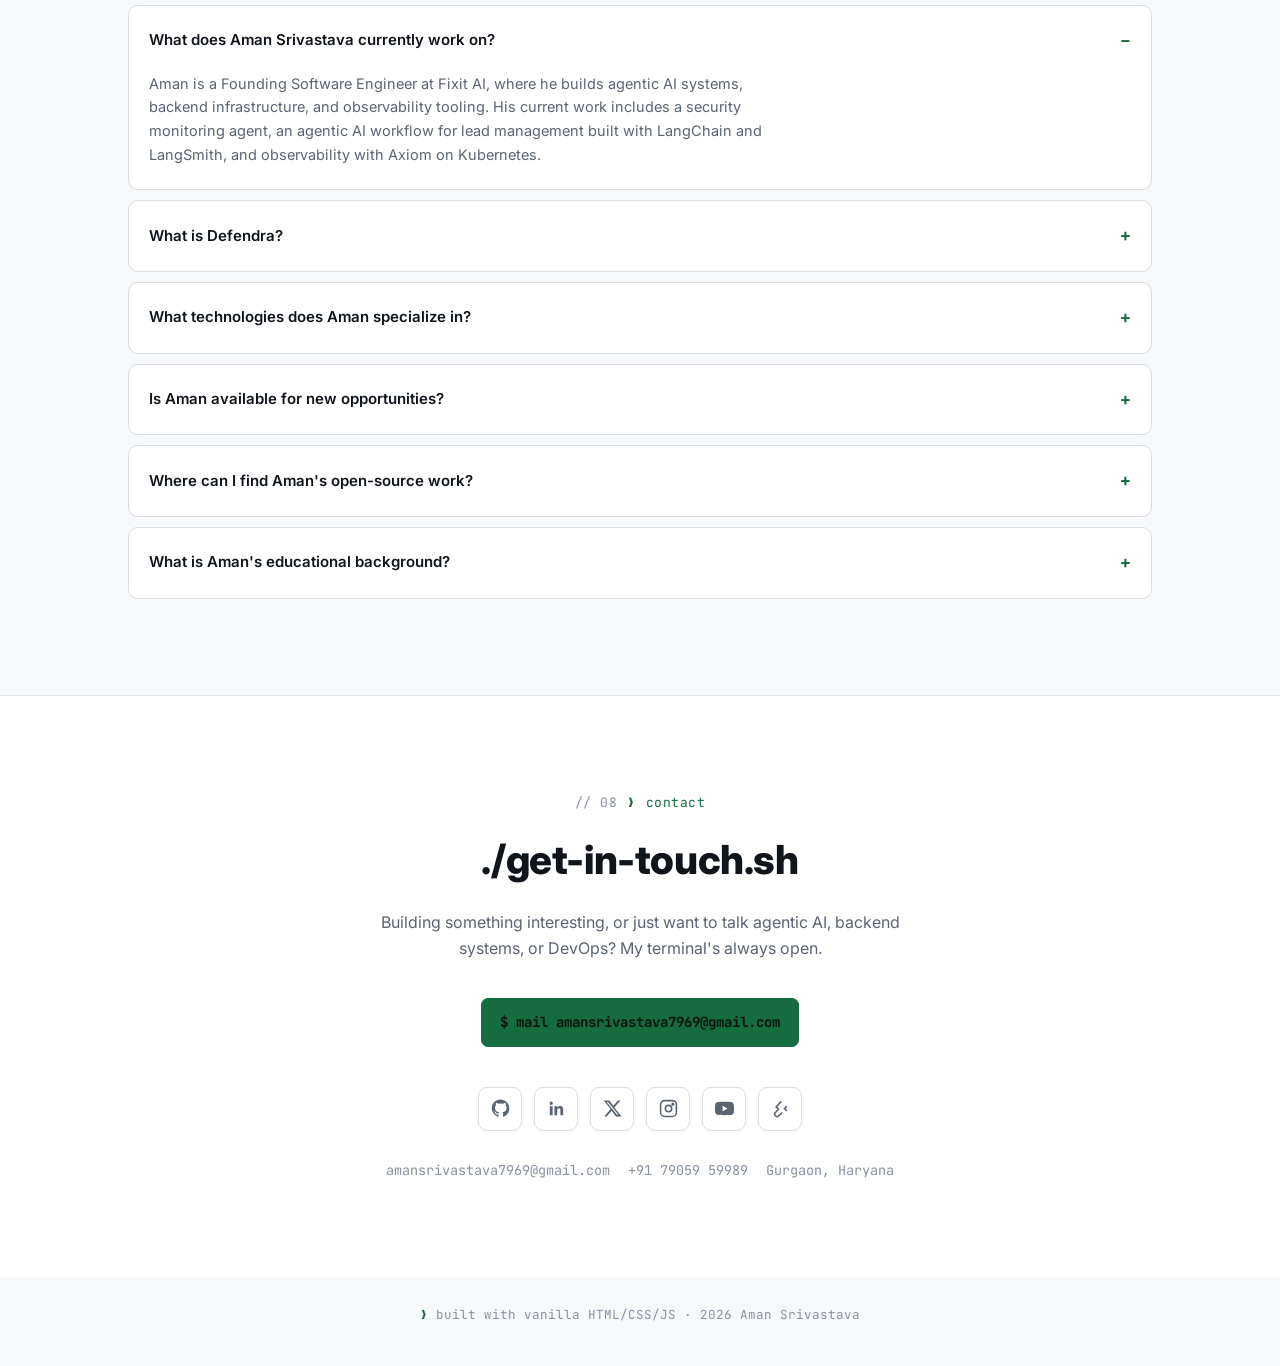
==== commit 2300124c: "Add photo lightbox, promote Publications, expand ownership scope - Clicking the hero avatar now open" ====
--- a/index.html
+++ b/index.html
@@ -52,7 +52,8 @@
   "telephone": "+91-7905959989",
   "address": {
     "@type": "PostalAddress",
-    "addressLocality": "Vellore",
+    "addressLocality": "Gurgaon",
+    "addressRegion": "Haryana",
     "addressCountry": "IN"
   },
   "sameAs": [
@@ -61,7 +62,7 @@
     "https://twitter.com/aman_7905",
     "https://www.instagram.com/agentaman0/",
     "https://www.youtube.com/channel/UCPPPE09eloCe8gJehNYt0Bw",
-    "https://leetcode.com/amanscoder"
+    "https://leetcode.com/u/amanscoder/"
   ],
   "knowsAbout": [
     "Agentic AI", "LangChain", "LangSmith", "Backend Development", "Django", "Flask", "FastAPI",
@@ -373,13 +374,58 @@
     display:flex; align-items:center; gap:14px;
     margin-bottom: 4px;
   }
+  .hero-avatar-btn{
+    padding:0; border:none; background:none; cursor:pointer;
+    border-radius:50%;
+    flex-shrink:0;
+    transition: transform .15s ease;
+  }
+  .hero-avatar-btn:hover{ transform: scale(1.05); }
+  .hero-avatar-btn:hover .hero-avatar{ border-color: var(--accent-line); }
   .hero-avatar{
     width:56px; height:56px;
     border-radius:50%;
     object-fit:cover;
     border:2px solid var(--border);
     box-shadow: 0 0 0 3px var(--accent-dim);
-  }
+    display:block;
+    transition: border-color .15s ease;
+  }
+
+  /* ---------- PHOTO LIGHTBOX ---------- */
+  .lightbox{
+    position:fixed; inset:0; z-index: 1000;
+    background: rgba(4,6,10,0.88);
+    backdrop-filter: blur(6px);
+    display:flex; align-items:center; justify-content:center;
+    padding: 40px 20px;
+    opacity:0; visibility:hidden;
+    transition: opacity .22s ease;
+  }
+  .lightbox.open{ opacity:1; visibility:visible; }
+  .lightbox-img{
+    max-width: min(480px, 90vw);
+    max-height: 80vh;
+    border-radius: 16px;
+    border: 1px solid var(--border);
+    box-shadow: var(--shadow-lg);
+    transform: scale(.94);
+    transition: transform .22s ease;
+  }
+  .lightbox.open .lightbox-img{ transform: scale(1); }
+  .lightbox-close{
+    position:absolute; top: 20px; right: 24px;
+    width:40px; height:40px;
+    border-radius:50%;
+    border:1px solid var(--border);
+    background: var(--bg-raised);
+    color: var(--text);
+    display:flex; align-items:center; justify-content:center;
+    cursor:pointer;
+    transition: color .15s ease, border-color .15s ease;
+  }
+  .lightbox-close:hover{ color: var(--accent); border-color: var(--accent-line); }
+  .lightbox-close svg{ width:18px; height:18px; }
   .hero-kicker{
     font-family: var(--mono);
     color: var(--accent);
@@ -747,11 +793,11 @@
     .proj-featured, .proj-grid-more{ grid-template-columns: 1fr; }
   }
 
-  /* ---------- CREDENTIALS (education / certs / achievements / publications) ---------- */
+  /* ---------- CREDENTIALS (education / certs / achievements) ---------- */
   .cred-grid{
     display:grid;
-    grid-template-columns: 1fr 1fr;
-    gap: 40px 48px;
+    grid-template-columns: repeat(3, 1fr);
+    gap: 40px 40px;
   }
   .cred-block h3{
     font-family: var(--mono);
@@ -782,8 +828,59 @@
   .cred-body span{ color: var(--text-muted); font-size: 13.4px; }
   .cred-body a.pub-link{ color: var(--accent); font-family: var(--mono); font-size: 12.5px; }
 
-  @media (max-width: 860px){
+  @media (max-width: 980px){
+    .cred-grid{ grid-template-columns: 1fr 1fr; }
+  }
+  @media (max-width: 640px){
     .cred-grid{ grid-template-columns: 1fr; }
+  }
+
+  /* ---------- PUBLICATIONS ---------- */
+  .pub-grid{
+    display:grid;
+    grid-template-columns: repeat(2, 1fr);
+    gap: 20px;
+  }
+  .pub-card{
+    background: var(--bg-card);
+    border: 1px solid var(--border);
+    border-radius: var(--radius);
+    padding: 24px;
+    display:flex;
+    flex-direction:column;
+    gap: 12px;
+    transition: border-color .18s ease, transform .18s ease;
+  }
+  .pub-card:hover{ border-color: var(--accent-line); transform: translateY(-2px); }
+  .pub-badge{
+    align-self:flex-start;
+    font-family: var(--mono);
+    font-size: 11px;
+    color: var(--accent);
+    background: var(--accent-dim);
+    border: 1px solid var(--accent-line);
+    padding: 3px 8px;
+    border-radius: 999px;
+  }
+  .pub-title{
+    margin:0;
+    font-family: var(--sans);
+    font-weight: 700;
+    font-size: 16.5px;
+    line-height: 1.4;
+    color: var(--text-bright);
+  }
+  .pub-desc{ margin:0; color: var(--text-muted); font-size: 14.3px; flex:1; }
+  .pub-link-lg{
+    font-family: var(--mono); font-size: 12.6px; color: var(--text-faint);
+    display:flex; align-items:center; gap:6px;
+    margin-top: 4px;
+  }
+  .pub-link-lg:hover{ color: var(--accent); }
+  .pub-link-lg svg{ width:12px; height:12px; }
+
+  @media (max-width: 780px){
+    .pub-grid{ grid-template-columns: 1fr; }
   }
 
   /* ---------- FAQ ---------- */
@@ -883,6 +980,7 @@
       <a href="#experience">experience</a>
       <a href="#skills">skills</a>
       <a href="#projects">projects</a>
+      <a href="#publications">publications</a>
       <a href="#credentials">credentials</a>
       <a href="#faq">faq</a>
       <a href="#contact">contact</a>
@@ -906,7 +1004,9 @@
     <div class="wrap hero-grid">
       <div>
         <div class="hero-avatar-row">
-          <img class="hero-avatar" src="./assets/images/avatar.jpg" width="56" height="56" alt="Aman Srivastava headshot" loading="eager">
+          <button class="hero-avatar-btn" id="avatarOpen" aria-label="View full-size photo">
+            <img class="hero-avatar" src="./assets/images/avatar.jpg" width="56" height="56" alt="Aman Srivastava headshot" loading="eager">
+          </button>
           <div class="hero-kicker"><span class="dot"></span>available &middot; open to new opportunities</div>
         </div>
         <h1>Aman Srivastava<br>Founding Software <span class="accent">Engineer</span>.</h1>
@@ -972,8 +1072,9 @@
           <dl>
             <dt>role</dt><dd>Founding Software Engineer</dd>
             <dt>company</dt><dd>Fixit AI</dd>
-            <dt>location</dt><dd>Vellore, India</dd>
+            <dt>location</dt><dd>Gurgaon, Haryana</dd>
             <dt>education</dt><dd>B.Tech CS, VIT — CGPA 9.15/10</dd>
+            <dt>ownership</dt><dd>Module Owner — Agent AI, Worker, Security &amp; Observability, SLA/SLO @ Fixit AI</dd>
             <dt>leadership</dt><dd>Chairperson, ISA-VIT</dd>
             <dt>email</dt><dd><a href="mailto:amansrivastava7969@gmail.com">amansrivastava7969@gmail.com</a></dd>
             <dt>github</dt><dd><a href="https://github.com/AmanSCoder" target="_blank" rel="noopener">@AmanSCoder</a></dd>
@@ -1000,7 +1101,7 @@
             <span class="t-company">@ Fixit AI</span>
             <span class="t-date">Sept 2025 — Present</span>
           </div>
-          <p class="t-desc">Built a <b>security agent</b> monitoring the entire system for security issues, an <b>agentic AI flow for lead management</b> (LangChain, LangSmith), observability with <b>Axiom</b> and feature flags, and ramped up on <b>Kubernetes</b>. Module owner for the Agent and Worker (consumer) services.</p>
+          <p class="t-desc">Built a <b>security agent</b> monitoring the entire system for security issues, an <b>agentic AI flow for lead management</b> (LangChain, LangSmith), observability with <b>Axiom</b> and feature flags, and ramped up on <b>Kubernetes</b>. Module owner for <b>Agent AI</b>, <b>Worker</b>, <b>Security &amp; Observability</b>, and <b>SLA/SLO management</b>.</p>
         </div>
         <div class="t-item">
           <span class="t-dot"></span>
@@ -1122,6 +1223,7 @@
           <div class="proj-top"><span class="proj-name">Defendra — AI Security Agent</span><span class="proj-tag">in progress</span></div>
           <p class="proj-desc">An autonomous AI agent that finds the same class of security issues a compliance auditor would — before they show up in someone else's report. Scopes a target, attacks it the way a real adversary would, and maps findings back to compliance controls (PCI DSS, SOC2, ISO 27001, GDPR, HIPAA). Early version operates autonomously and reports back into Slack.</p>
           <a class="proj-link" href="https://github.com/AmanSCoder/defendra-security-agent" target="_blank" rel="noopener">github.com/AmanSCoder/defendra-security-agent <svg viewBox="0 0 24 24" fill="none" stroke="currentColor" stroke-width="2"><path d="M7 17L17 7M7 7h10v10"/></svg></a>
+          <a class="proj-link" href="https://lnkd.in/p/gtnixSGh" target="_blank" rel="noopener">building in public — LinkedIn <svg viewBox="0 0 24 24" fill="none" stroke="currentColor" stroke-width="2"><path d="M7 17L17 7M7 7h10v10"/></svg></a>
         </article>
 
         <article class="proj-card">
@@ -1191,7 +1293,7 @@
   <section id="credentials">
     <div class="wrap">
       <div class="section-head">
-        <p class="eyebrow" data-tag="// 05"><span class="glyph">❯</span> credentials</p>
+        <p class="eyebrow" data-tag="// 06"><span class="glyph">❯</span> credentials</p>
         <h2 class="section-title">education, certs &amp; record</h2>
       </div>
 
@@ -1250,25 +1352,33 @@
           </div>
         </div>
 
-        <div class="cred-block">
-          <h3>publications</h3>
-          <div class="cred-list">
-            <div class="cred-row">
-              <span class="cred-icon"><svg viewBox="0 0 24 24" fill="none" stroke="currentColor" stroke-width="2"><path d="M4 19.5A2.5 2.5 0 016.5 17H20"/><path d="M6.5 2H20v20H6.5A2.5 2.5 0 014 19.5v-15A2.5 2.5 0 016.5 2z"/></svg></span>
-              <div class="cred-body">
-                <b>EEG signals analysis with 1D CNN-GRU architecture via transfer learning</b>
-                <a class="pub-link" href="https://ieeexplore.ieee.org/document/10714752" target="_blank" rel="noopener">ieeexplore.ieee.org/document/10714752 ↗</a>
-              </div>
-            </div>
-            <div class="cred-row">
-              <span class="cred-icon"><svg viewBox="0 0 24 24" fill="none" stroke="currentColor" stroke-width="2"><path d="M4 19.5A2.5 2.5 0 016.5 17H20"/><path d="M6.5 2H20v20H6.5A2.5 2.5 0 014 19.5v-15A2.5 2.5 0 016.5 2z"/></svg></span>
-              <div class="cred-body">
-                <b>Medical Plant Detection using Transfer Learning Coupled with K-Nearest Neighbour Algorithm</b>
-                <a class="pub-link" href="https://ieeexplore.ieee.org/document/10574671" target="_blank" rel="noopener">ieeexplore.ieee.org/document/10574671 ↗</a>
-              </div>
-            </div>
-          </div>
-        </div>
+      </div>
+    </div>
+  </section>
+
+  <!-- PUBLICATIONS -->
+  <section id="publications">
+    <div class="wrap">
+      <div class="section-head">
+        <p class="eyebrow" data-tag="// 05"><span class="glyph">❯</span> publications</p>
+        <h2 class="section-title">papers.md</h2>
+        <p class="section-sub">Peer-reviewed IEEE research, published alongside the day job.</p>
+      </div>
+
+      <div class="pub-grid">
+        <article class="pub-card">
+          <span class="pub-badge">IEEE &middot; conference paper</span>
+          <h3 class="pub-title">EEG signals analysis with 1D CNN-GRU architecture via transfer learning</h3>
+          <p class="pub-desc">A hybrid 1D CNN-GRU deep learning architecture for classifying EEG signals, using transfer learning to improve accuracy on limited neurological data.</p>
+          <a class="pub-link-lg" href="https://ieeexplore.ieee.org/document/10714752" target="_blank" rel="noopener">ieeexplore.ieee.org/document/10714752 <svg viewBox="0 0 24 24" fill="none" stroke="currentColor" stroke-width="2"><path d="M7 17L17 7M7 7h10v10"/></svg></a>
+        </article>
+
+        <article class="pub-card">
+          <span class="pub-badge">IEEE &middot; conference paper</span>
+          <h3 class="pub-title">Medical Plant Detection using Transfer Learning Coupled with K-Nearest Neighbour Algorithm</h3>
+          <p class="pub-desc">Combines transfer learning with a KNN classifier to identify medicinal plant species from images, aiding automated herbal identification.</p>
+          <a class="pub-link-lg" href="https://ieeexplore.ieee.org/document/10574671" target="_blank" rel="noopener">ieeexplore.ieee.org/document/10574671 <svg viewBox="0 0 24 24" fill="none" stroke="currentColor" stroke-width="2"><path d="M7 17L17 7M7 7h10v10"/></svg></a>
+        </article>
       </div>
     </div>
   </section>
@@ -1277,7 +1387,7 @@
   <section id="faq">
     <div class="wrap">
       <div class="section-head">
-        <p class="eyebrow" data-tag="// 06"><span class="glyph">❯</span> faq</p>
+        <p class="eyebrow" data-tag="// 07"><span class="glyph">❯</span> faq</p>
         <h2 class="section-title">man aman</h2>
         <p class="section-sub">Common questions, answered directly.</p>
       </div>
@@ -1314,7 +1424,7 @@
   <!-- CONTACT -->
   <section id="contact" class="contact">
     <div class="wrap contact-inner">
-      <p class="eyebrow" data-tag="// 07" style="justify-content:center;"><span class="glyph">❯</span> contact</p>
+      <p class="eyebrow" data-tag="// 08" style="justify-content:center;"><span class="glyph">❯</span> contact</p>
       <h2 class="section-title">./get-in-touch.sh</h2>
       <p class="contact-sub">Building something interesting, or just want to talk agentic AI, backend systems, or DevOps? My terminal's always open.</p>
       <a class="btn btn-primary contact-cta" href="mailto:amansrivastava7969@gmail.com">$ mail amansrivastava7969@gmail.com</a>
@@ -1335,7 +1445,7 @@
         <a class="social-btn" href="https://www.youtube.com/channel/UCPPPE09eloCe8gJehNYt0Bw" target="_blank" rel="noopener" aria-label="YouTube" title="YouTube">
           <svg viewBox="0 0 24 24" fill="currentColor"><path d="M23.5 6.2a3 3 0 00-2.1-2.1C19.6 3.6 12 3.6 12 3.6s-7.6 0-9.4.5A3 3 0 00.5 6.2 31 31 0 000 12a31 31 0 00.5 5.8 3 3 0 002.1 2.1c1.8.5 9.4.5 9.4.5s7.6 0 9.4-.5a3 3 0 002.1-2.1A31 31 0 0024 12a31 31 0 00-.5-5.8zM9.6 15.6V8.4l6.3 3.6-6.3 3.6z"/></svg>
         </a>
-        <a class="social-btn" href="https://leetcode.com/amanscoder" target="_blank" rel="noopener" aria-label="LeetCode" title="LeetCode">
+        <a class="social-btn" href="https://leetcode.com/u/amanscoder/" target="_blank" rel="noopener" aria-label="LeetCode" title="LeetCode">
           <svg viewBox="0 0 24 24" fill="none" stroke="currentColor" stroke-width="2"><path d="M13 3l-6.5 7 3 3-4 4a3 3 0 004.24 4.24L14 17M20 15l-3-3 3-3"/></svg>
         </a>
       </div>
@@ -1343,7 +1453,7 @@
       <div class="contact-direct">
         <a href="mailto:amansrivastava7969@gmail.com">amansrivastava7969@gmail.com</a>
         <a href="tel:+917905959989">+91 79059 59989</a>
-        <span>Vellore, India</span>
+        <span>Gurgaon, Haryana</span>
       </div>
     </div>
   </section>
@@ -1353,6 +1463,13 @@
 <footer>
   <span class="glyph">❯</span> built with vanilla HTML/CSS/JS &middot; <span id="year"></span> Aman Srivastava
 </footer>
+
+<div class="lightbox" id="avatarLightbox" role="dialog" aria-modal="true" aria-label="Full-size photo">
+  <button class="lightbox-close" id="avatarClose" aria-label="Close">
+    <svg viewBox="0 0 24 24" fill="none" stroke="currentColor" stroke-width="2"><path d="M18 6L6 18M6 6l12 12"/></svg>
+  </button>
+  <img class="lightbox-img" src="./assets/images/avatar.jpg" alt="Aman Srivastava">
+</div>
 
 <script>
 (function(){
@@ -1386,6 +1503,31 @@
 
   // ---------- footer year ----------
   document.getElementById('year').textContent = new Date().getFullYear();
+
+  // ---------- avatar lightbox ----------
+  var lightbox = document.getElementById('avatarLightbox');
+  var avatarOpen = document.getElementById('avatarOpen');
+  var avatarClose = document.getElementById('avatarClose');
+
+  function openLightbox(){
+    lightbox.classList.add('open');
+    document.body.style.overflow = 'hidden';
+  }
+  function closeLightbox(){
+    lightbox.classList.remove('open');
+    document.body.style.overflow = '';
+  }
+
+  if(avatarOpen){ avatarOpen.addEventListener('click', openLightbox); }
+  if(avatarClose){ avatarClose.addEventListener('click', closeLightbox); }
+  if(lightbox){
+    lightbox.addEventListener('click', function(e){
+      if(e.target === lightbox){ closeLightbox(); }
+    });
+  }
+  document.addEventListener('keydown', function(e){
+    if(e.key === 'Escape' && lightbox.classList.contains('open')){ closeLightbox(); }
+  });
 
   // ---------- skills gutter line numbers ----------
   var contentEl = document.getElementById('skillContent');
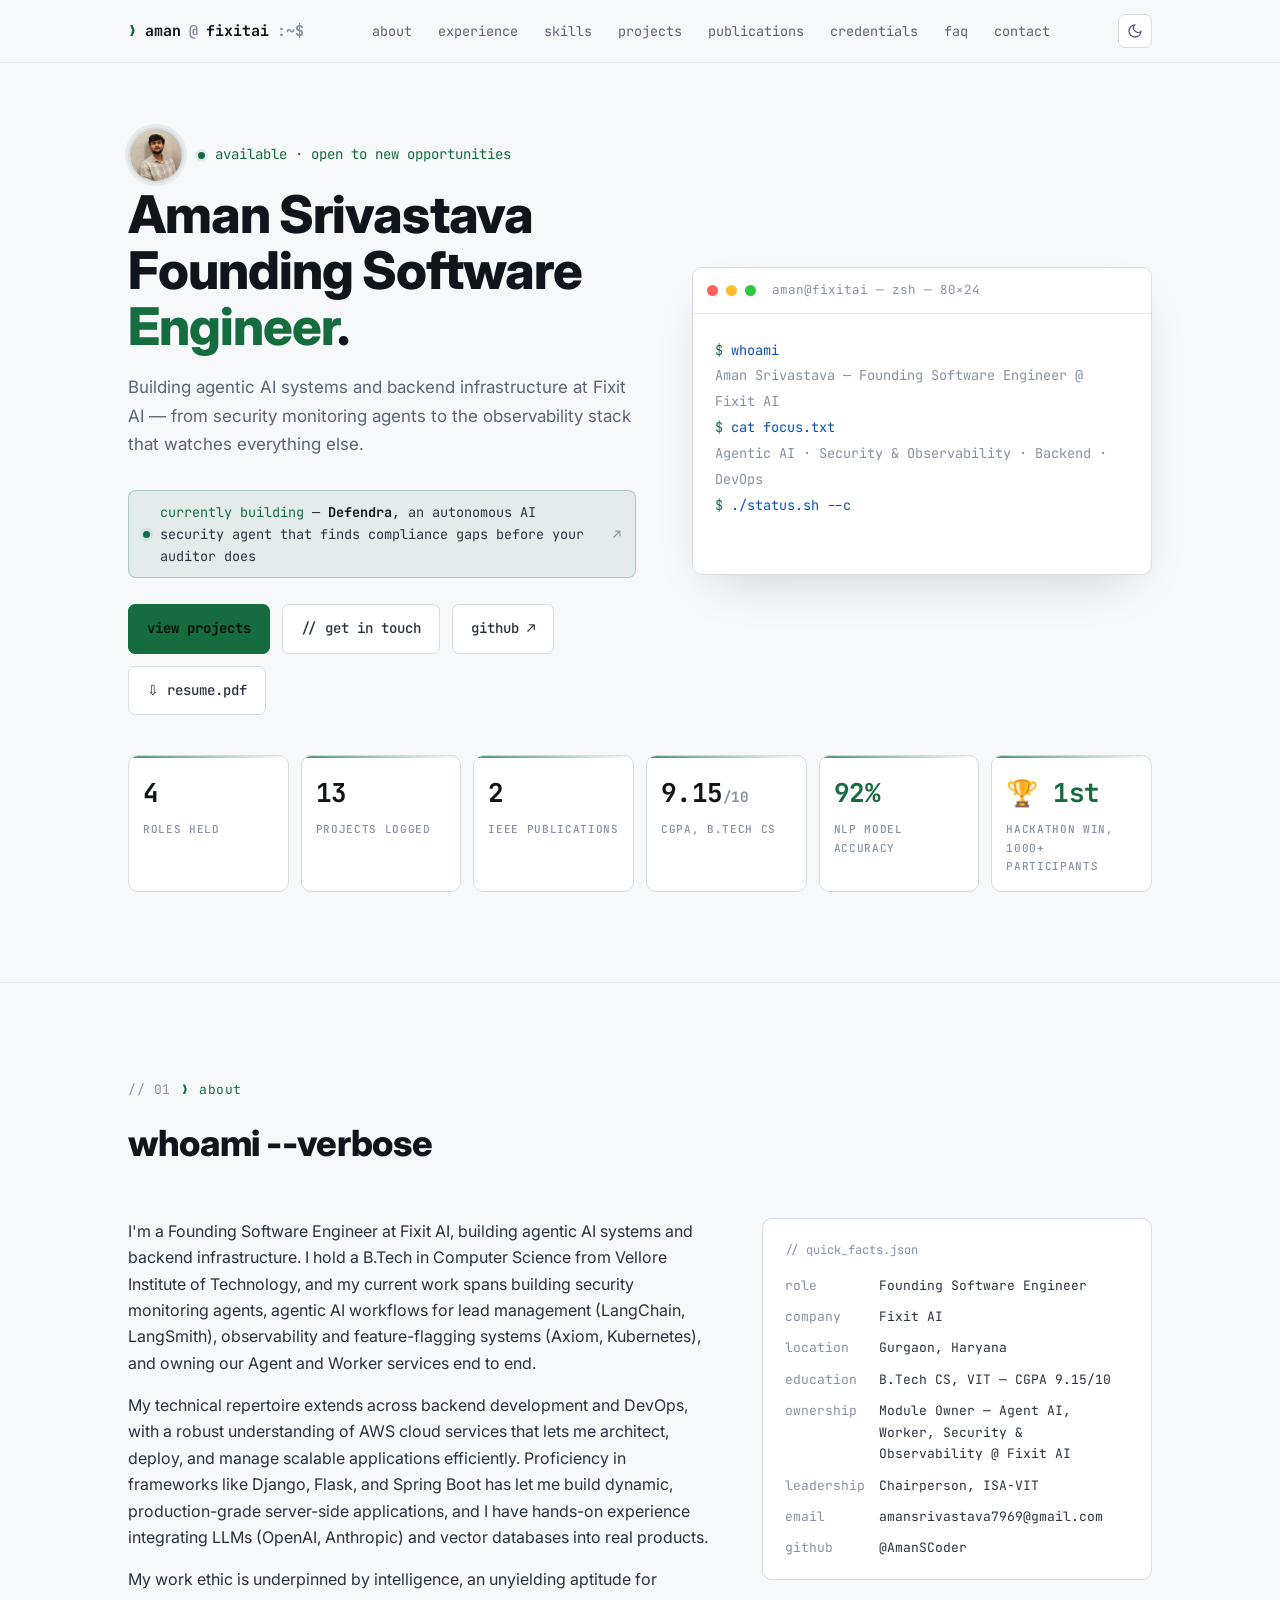
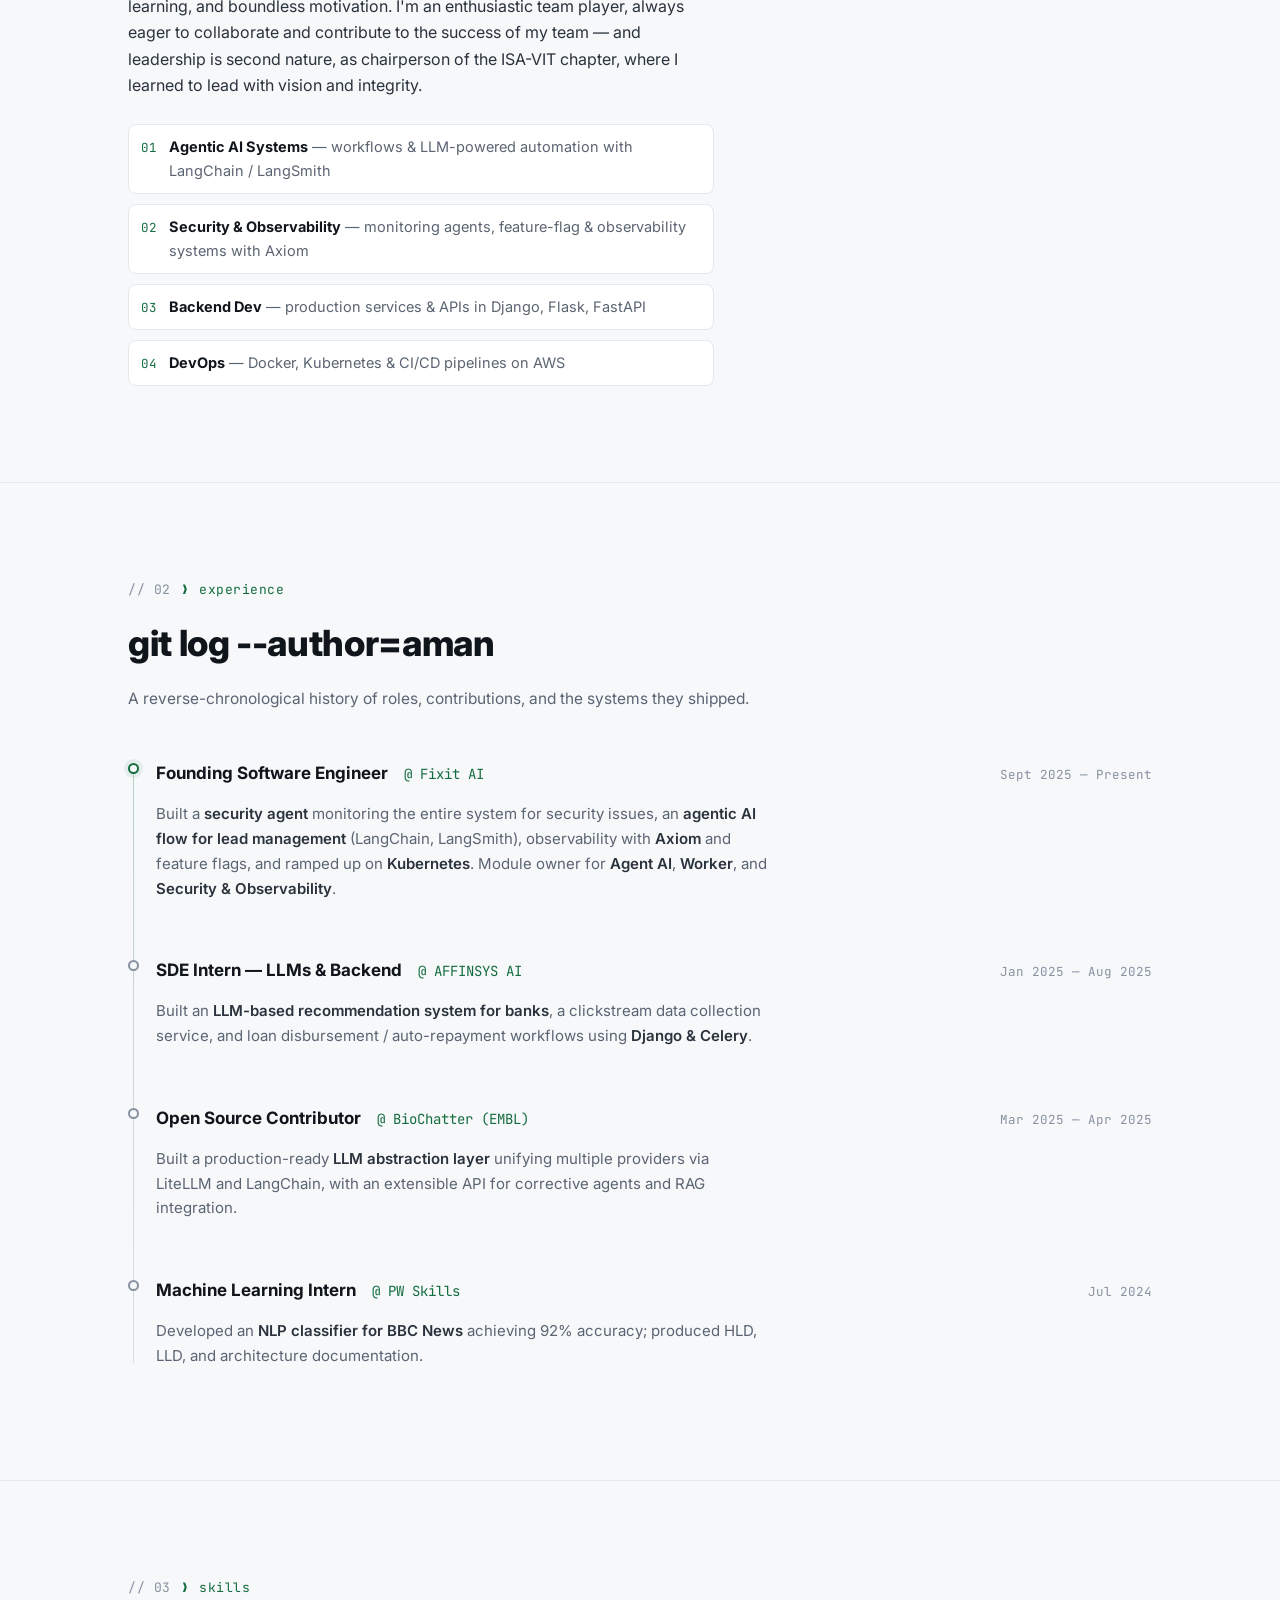
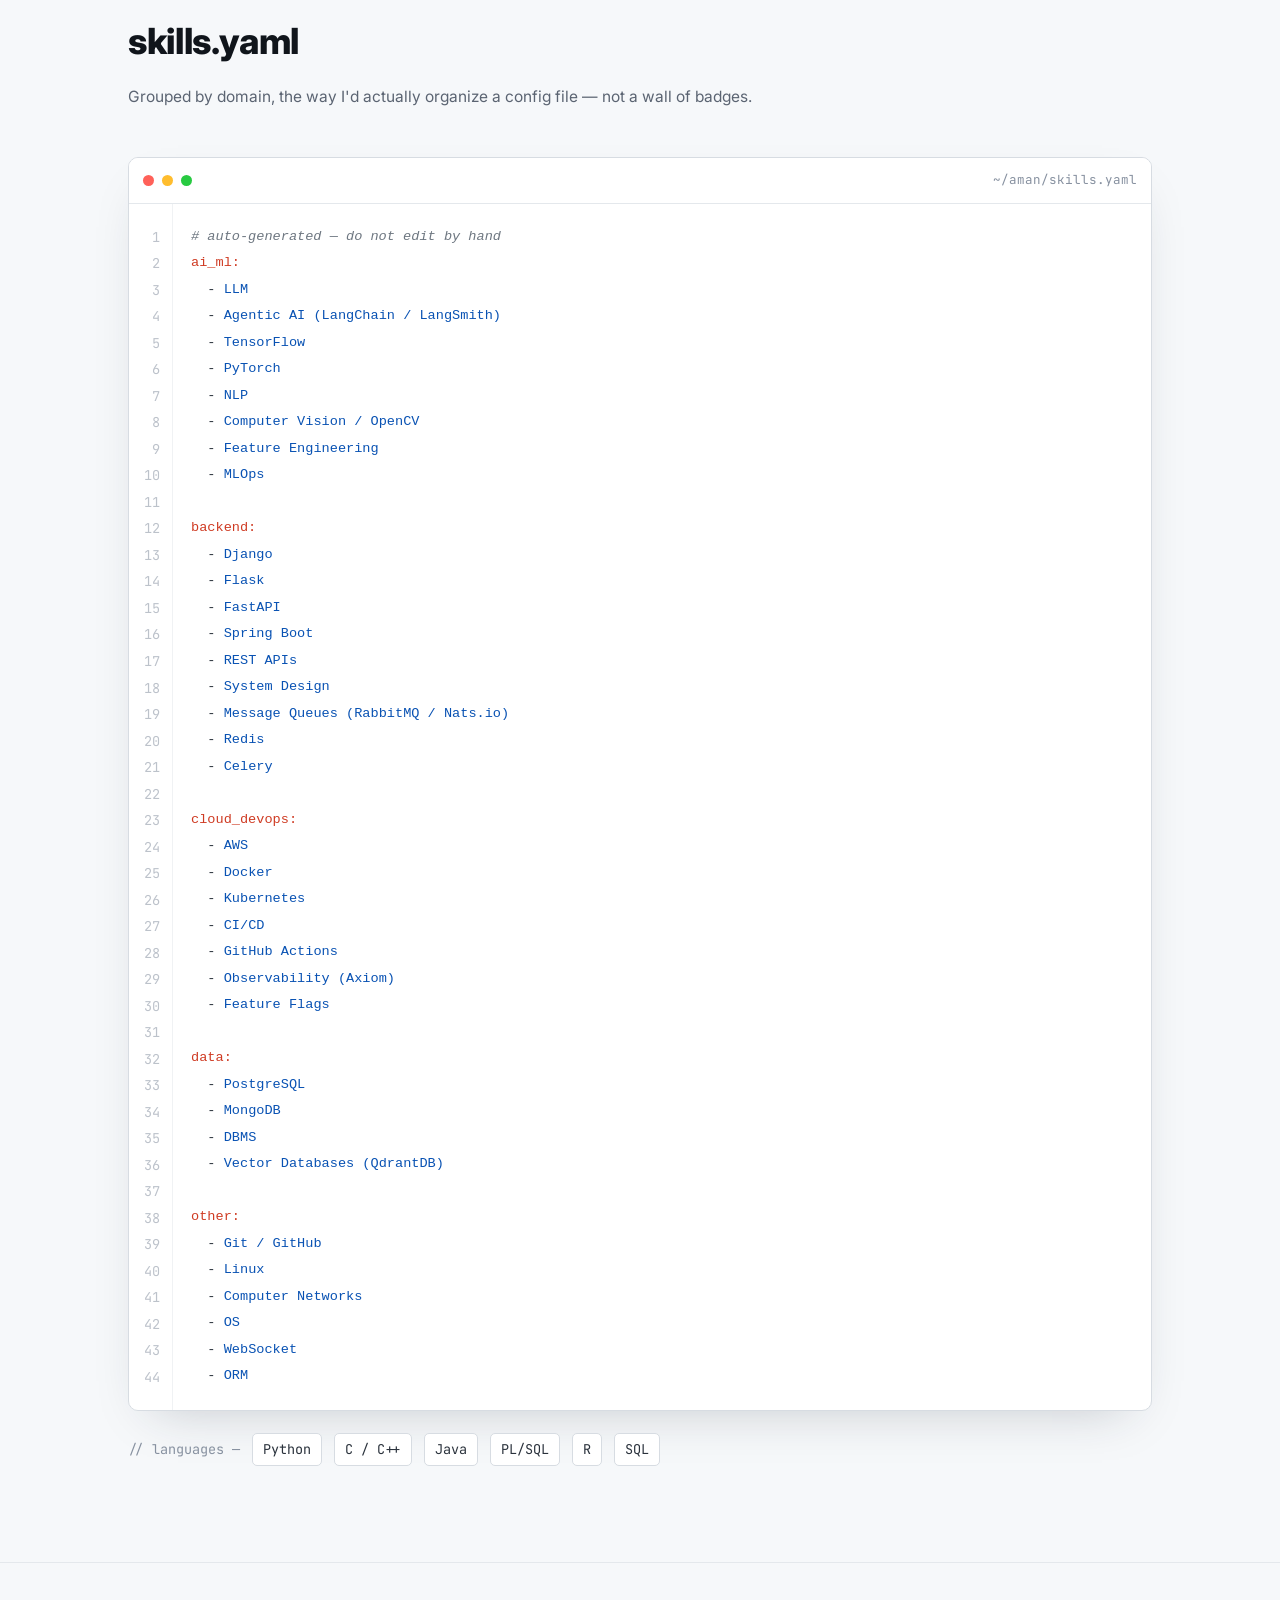
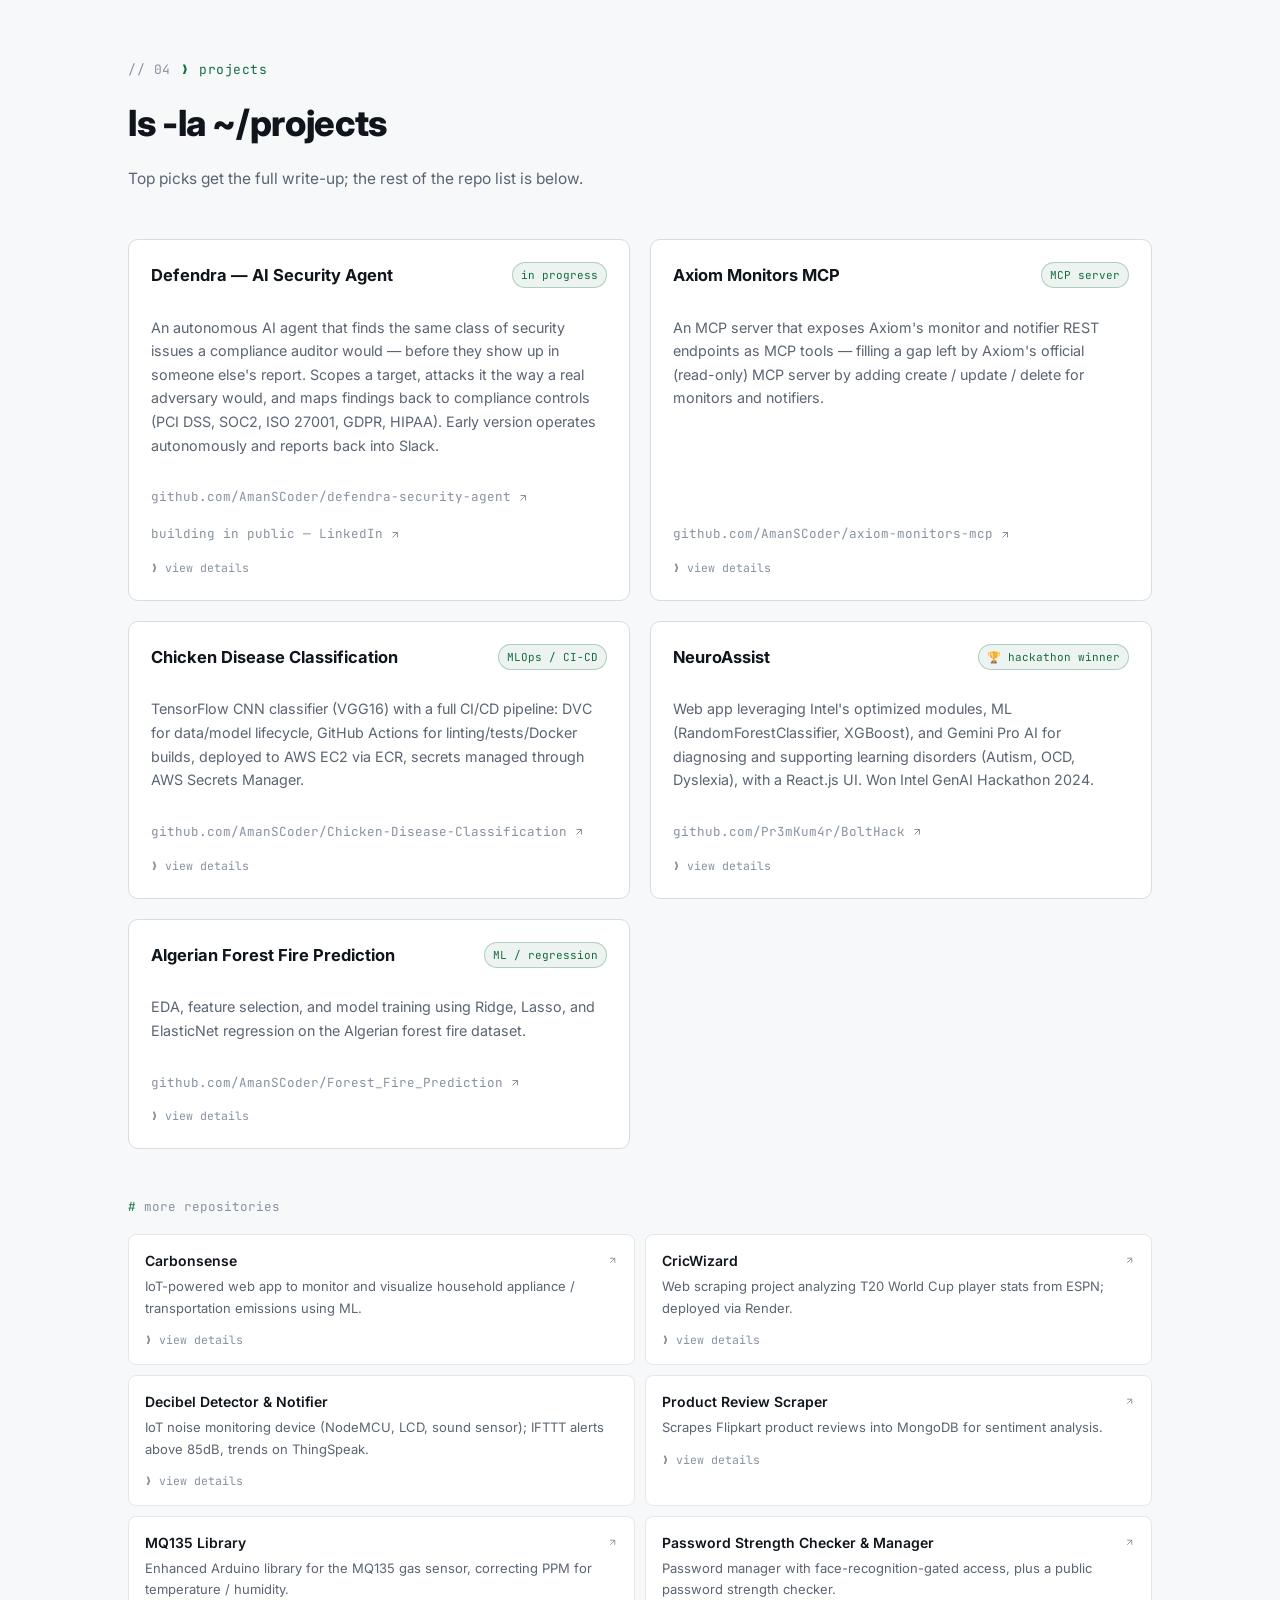
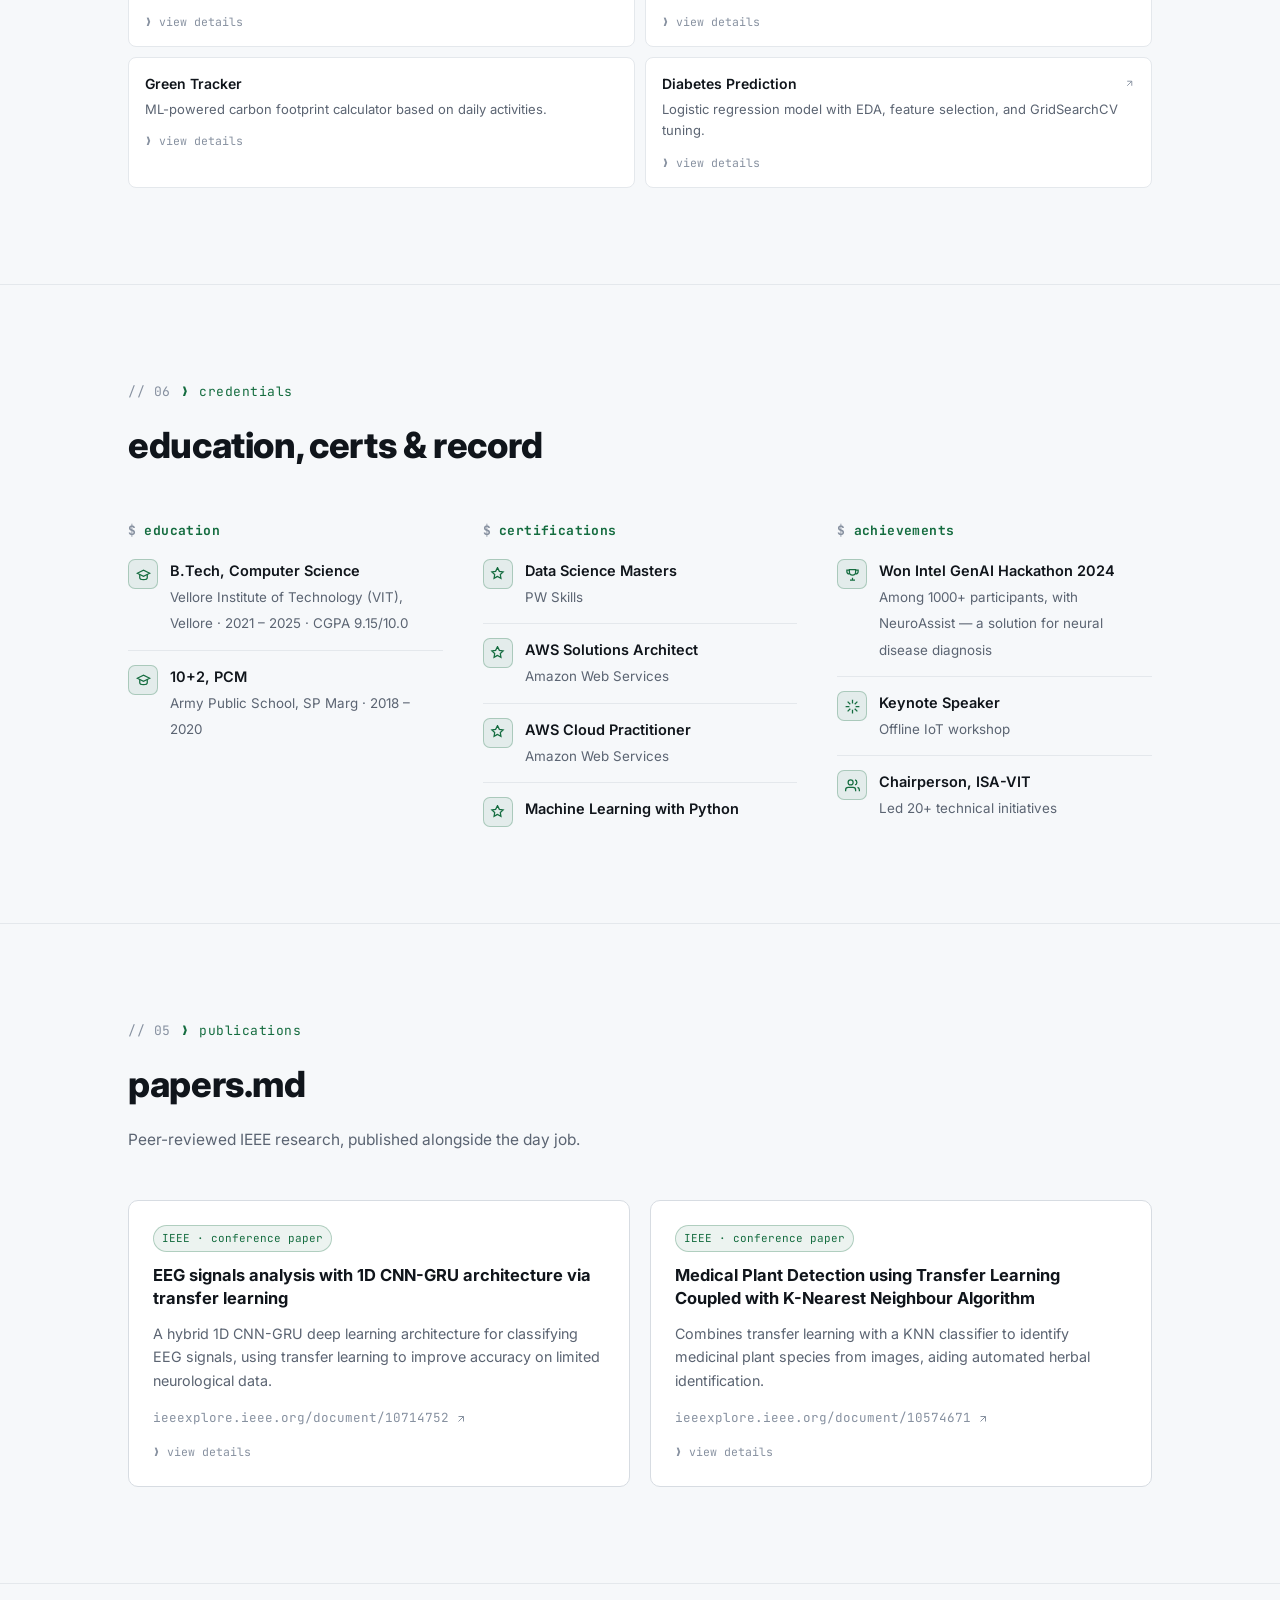
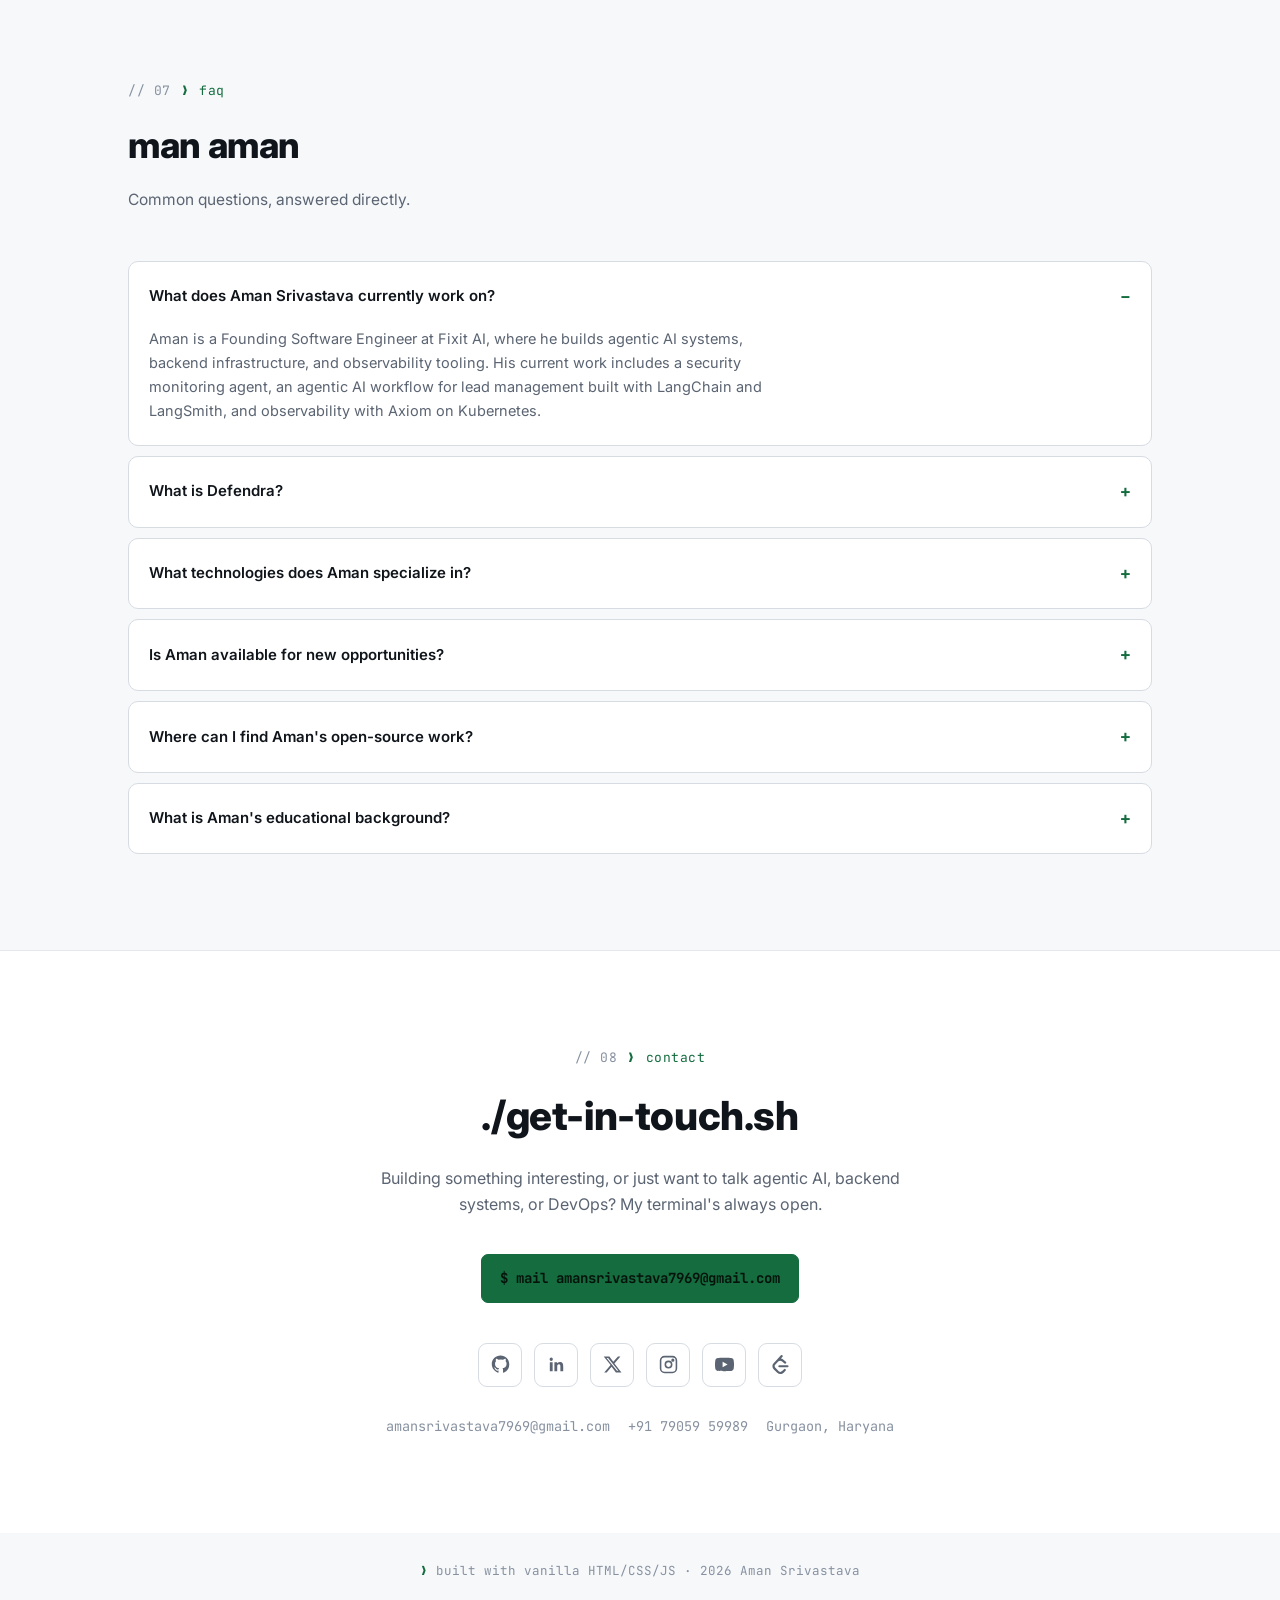
==== commit 31f4f257: "Add terminal-style detail popups for all project/publication tiles - Every project card (featured + " ====
--- a/index.html
+++ b/index.html
@@ -426,6 +426,105 @@
   }
   .lightbox-close:hover{ color: var(--accent); border-color: var(--accent-line); }
   .lightbox-close svg{ width:18px; height:18px; }
+
+  /* ---------- DETAIL MODAL (terminal popup) ---------- */
+  [data-detail]{ cursor:pointer; }
+  .detail-hint{
+    font-family: var(--mono);
+    font-size: 11.5px;
+    color: var(--text-faint);
+    margin-top: 2px;
+    display:flex; align-items:center; gap:4px;
+    transition: color .15s ease;
+  }
+  [data-detail]:hover .detail-hint{ color: var(--accent); }
+  .proj-mini .detail-hint{ margin-top: 8px; }
+
+  .detail-overlay{
+    position:fixed; inset:0; z-index: 1001;
+    background: rgba(4,6,10,0.88);
+    backdrop-filter: blur(6px);
+    display:flex; align-items:center; justify-content:center;
+    padding: 30px 16px;
+    opacity:0; visibility:hidden;
+    transition: opacity .2s ease;
+  }
+  .detail-overlay.open{ opacity:1; visibility:visible; }
+  .detail-window{
+    width: min(680px, 100%);
+    max-height: 84vh;
+    background: var(--bg-terminal);
+    border: 1px solid var(--border);
+    border-radius: 10px;
+    box-shadow: var(--shadow-lg);
+    display:flex; flex-direction:column;
+    transform: scale(.96) translateY(8px);
+    transition: transform .2s ease;
+    overflow:hidden;
+  }
+  .detail-overlay.open .detail-window{ transform: scale(1) translateY(0); }
+  .detail-bar{
+    display:flex; align-items:center; gap:8px;
+    padding: 12px 14px;
+    background: var(--bg-raised);
+    border-bottom: 1px solid var(--border-soft);
+    flex-shrink:0;
+  }
+  .detail-bar .detail-filename{
+    margin-left: 8px;
+    font-family: var(--mono);
+    font-size: 12.5px;
+    color: var(--text-faint);
+    flex:1;
+    overflow:hidden; text-overflow:ellipsis; white-space:nowrap;
+  }
+  .detail-bar .detail-x{
+    background:none; border:none; color: var(--text-faint);
+    cursor:pointer; padding:4px; display:flex;
+    transition: color .15s ease;
+  }
+  .detail-bar .detail-x:hover{ color: var(--accent); }
+  .detail-bar .detail-x svg{ width:16px; height:16px; }
+  .detail-body{
+    padding: 24px 26px 28px;
+    overflow-y: auto;
+    font-size: 14.5px;
+    line-height: 1.75;
+  }
+  .detail-body .dt-tag{
+    font-family: var(--mono); font-size: 11px; color: var(--accent);
+    background: var(--accent-dim); border: 1px solid var(--accent-line);
+    padding: 3px 8px; border-radius: 999px; display:inline-block; margin-bottom: 12px;
+  }
+  .detail-body h4{
+    font-family: var(--sans); font-weight: 700; font-size: 19px;
+    color: var(--text-bright); margin: 0 0 14px; line-height:1.4;
+  }
+  .detail-body p{ margin: 0 0 14px; color: var(--text); }
+  .detail-body ul{ margin: 0 0 14px; padding-left: 0; display:grid; gap:8px; }
+  .detail-body ul li{
+    list-style:none; padding-left: 18px; position:relative; color: var(--text);
+  }
+  .detail-body ul li::before{
+    content:"›"; position:absolute; left:0; color: var(--accent); font-family: var(--mono);
+  }
+  .detail-body .dt-note{
+    margin-top: 18px; padding: 12px 14px;
+    background: var(--bg-card); border: 1px solid var(--border-soft); border-radius: 8px;
+    font-family: var(--mono); font-size: 12.5px; color: var(--text-faint); line-height:1.6;
+  }
+  .detail-body a.dt-link{
+    font-family: var(--mono); font-size: 13px; color: var(--accent);
+    display:inline-flex; align-items:center; gap:6px; margin-top: 6px;
+  }
+  .detail-body a.dt-link:hover{ text-decoration: underline; }
+  .detail-body a.dt-link svg{ width:12px; height:12px; }
+  .detail-body code{
+    font-family: var(--mono); font-size: 13px;
+    color: var(--syn-string); background: var(--bg-card);
+    padding: 1px 6px; border-radius: 4px; border: 1px solid var(--border-soft);
+  }
+
   .hero-kicker{
     font-family: var(--mono);
     color: var(--accent);
@@ -1074,7 +1173,7 @@
             <dt>company</dt><dd>Fixit AI</dd>
             <dt>location</dt><dd>Gurgaon, Haryana</dd>
             <dt>education</dt><dd>B.Tech CS, VIT — CGPA 9.15/10</dd>
-            <dt>ownership</dt><dd>Module Owner — Agent AI, Worker, Security &amp; Observability, SLA/SLO @ Fixit AI</dd>
+            <dt>ownership</dt><dd>Module Owner — Agent AI, Worker, Security &amp; Observability @ Fixit AI</dd>
             <dt>leadership</dt><dd>Chairperson, ISA-VIT</dd>
             <dt>email</dt><dd><a href="mailto:amansrivastava7969@gmail.com">amansrivastava7969@gmail.com</a></dd>
             <dt>github</dt><dd><a href="https://github.com/AmanSCoder" target="_blank" rel="noopener">@AmanSCoder</a></dd>
@@ -1101,7 +1200,7 @@
             <span class="t-company">@ Fixit AI</span>
             <span class="t-date">Sept 2025 — Present</span>
           </div>
-          <p class="t-desc">Built a <b>security agent</b> monitoring the entire system for security issues, an <b>agentic AI flow for lead management</b> (LangChain, LangSmith), observability with <b>Axiom</b> and feature flags, and ramped up on <b>Kubernetes</b>. Module owner for <b>Agent AI</b>, <b>Worker</b>, <b>Security &amp; Observability</b>, and <b>SLA/SLO management</b>.</p>
+          <p class="t-desc">Built a <b>security agent</b> monitoring the entire system for security issues, an <b>agentic AI flow for lead management</b> (LangChain, LangSmith), observability with <b>Axiom</b> and feature flags, and ramped up on <b>Kubernetes</b>. Module owner for <b>Agent AI</b>, <b>Worker</b>, and <b>Security &amp; Observability</b>.</p>
         </div>
         <div class="t-item">
           <span class="t-dot"></span>
@@ -1219,71 +1318,84 @@
       </div>
 
       <div class="proj-featured">
-        <article class="proj-card">
+        <article class="proj-card" data-detail="defendra">
           <div class="proj-top"><span class="proj-name">Defendra — AI Security Agent</span><span class="proj-tag">in progress</span></div>
           <p class="proj-desc">An autonomous AI agent that finds the same class of security issues a compliance auditor would — before they show up in someone else's report. Scopes a target, attacks it the way a real adversary would, and maps findings back to compliance controls (PCI DSS, SOC2, ISO 27001, GDPR, HIPAA). Early version operates autonomously and reports back into Slack.</p>
           <a class="proj-link" href="https://github.com/AmanSCoder/defendra-security-agent" target="_blank" rel="noopener">github.com/AmanSCoder/defendra-security-agent <svg viewBox="0 0 24 24" fill="none" stroke="currentColor" stroke-width="2"><path d="M7 17L17 7M7 7h10v10"/></svg></a>
           <a class="proj-link" href="https://lnkd.in/p/gtnixSGh" target="_blank" rel="noopener">building in public — LinkedIn <svg viewBox="0 0 24 24" fill="none" stroke="currentColor" stroke-width="2"><path d="M7 17L17 7M7 7h10v10"/></svg></a>
+          <div class="detail-hint">❯ view details</div>
         </article>
 
-        <article class="proj-card">
+        <article class="proj-card" data-detail="axiom-mcp">
           <div class="proj-top"><span class="proj-name">Axiom Monitors MCP</span><span class="proj-tag">MCP server</span></div>
           <p class="proj-desc">An MCP server that exposes Axiom's monitor and notifier REST endpoints as MCP tools — filling a gap left by Axiom's official (read-only) MCP server by adding create / update / delete for monitors and notifiers.</p>
           <a class="proj-link" href="https://github.com/AmanSCoder/axiom-monitors-mcp" target="_blank" rel="noopener">github.com/AmanSCoder/axiom-monitors-mcp <svg viewBox="0 0 24 24" fill="none" stroke="currentColor" stroke-width="2"><path d="M7 17L17 7M7 7h10v10"/></svg></a>
+          <div class="detail-hint">❯ view details</div>
         </article>
 
-        <article class="proj-card">
+        <article class="proj-card" data-detail="chicken">
           <div class="proj-top"><span class="proj-name">Chicken Disease Classification</span><span class="proj-tag">MLOps / CI-CD</span></div>
           <p class="proj-desc">TensorFlow CNN classifier (VGG16) with a full CI/CD pipeline: DVC for data/model lifecycle, GitHub Actions for linting/tests/Docker builds, deployed to AWS EC2 via ECR, secrets managed through AWS Secrets Manager.</p>
           <a class="proj-link" href="https://github.com/AmanSCoder/Chicken-Disease-Classification" target="_blank" rel="noopener">github.com/AmanSCoder/Chicken-Disease-Classification <svg viewBox="0 0 24 24" fill="none" stroke="currentColor" stroke-width="2"><path d="M7 17L17 7M7 7h10v10"/></svg></a>
+          <div class="detail-hint">❯ view details</div>
         </article>
 
-        <article class="proj-card">
+        <article class="proj-card" data-detail="neuroassist">
           <div class="proj-top"><span class="proj-name">NeuroAssist</span><span class="proj-tag">🏆 hackathon winner</span></div>
           <p class="proj-desc">Web app leveraging Intel's optimized modules, ML (RandomForestClassifier, XGBoost), and Gemini Pro AI for diagnosing and supporting learning disorders (Autism, OCD, Dyslexia), with a React.js UI. Won Intel GenAI Hackathon 2024.</p>
           <a class="proj-link" href="https://github.com/Pr3mKum4r/BoltHack" target="_blank" rel="noopener">github.com/Pr3mKum4r/BoltHack <svg viewBox="0 0 24 24" fill="none" stroke="currentColor" stroke-width="2"><path d="M7 17L17 7M7 7h10v10"/></svg></a>
+          <div class="detail-hint">❯ view details</div>
         </article>
 
-        <article class="proj-card">
+        <article class="proj-card" data-detail="forest-fire">
           <div class="proj-top"><span class="proj-name">Algerian Forest Fire Prediction</span><span class="proj-tag">ML / regression</span></div>
           <p class="proj-desc">EDA, feature selection, and model training using Ridge, Lasso, and ElasticNet regression on the Algerian forest fire dataset.</p>
           <a class="proj-link" href="https://github.com/AmanSCoder/Forest_Fire_Prediction" target="_blank" rel="noopener">github.com/AmanSCoder/Forest_Fire_Prediction <svg viewBox="0 0 24 24" fill="none" stroke="currentColor" stroke-width="2"><path d="M7 17L17 7M7 7h10v10"/></svg></a>
+          <div class="detail-hint">❯ view details</div>
         </article>
       </div>
 
       <p class="proj-more-head"><span class="glyph" style="color:var(--accent)">#</span> more repositories</p>
       <div class="proj-grid-more">
-        <div class="proj-mini">
+        <div class="proj-mini" data-detail="carbonsense">
           <div class="pm-name">Carbonsense <a href="https://github.com/AmanSCoder/CarbonSense" target="_blank" rel="noopener"><svg viewBox="0 0 24 24" fill="none" stroke="currentColor" stroke-width="2"><path d="M7 17L17 7M7 7h10v10"/></svg></a></div>
           <div class="pm-desc">IoT-powered web app to monitor and visualize household appliance / transportation emissions using ML.</div>
-        </div>
-        <div class="proj-mini">
+          <div class="detail-hint">❯ view details</div>
+        </div>
+        <div class="proj-mini" data-detail="cricwizard">
           <div class="pm-name">CricWizard <a href="https://github.com/AmanSCoder/CricWizard" target="_blank" rel="noopener"><svg viewBox="0 0 24 24" fill="none" stroke="currentColor" stroke-width="2"><path d="M7 17L17 7M7 7h10v10"/></svg></a></div>
           <div class="pm-desc">Web scraping project analyzing T20 World Cup player stats from ESPN; deployed via Render.</div>
-        </div>
-        <div class="proj-mini">
+          <div class="detail-hint">❯ view details</div>
+        </div>
+        <div class="proj-mini" data-detail="decibel">
           <div class="pm-name">Decibel Detector &amp; Notifier</div>
           <div class="pm-desc">IoT noise monitoring device (NodeMCU, LCD, sound sensor); IFTTT alerts above 85dB, trends on ThingSpeak.</div>
-        </div>
-        <div class="proj-mini">
+          <div class="detail-hint">❯ view details</div>
+        </div>
+        <div class="proj-mini" data-detail="product-review">
           <div class="pm-name">Product Review Scraper <a href="https://github.com/AmanSCoder/Web_Scrapper" target="_blank" rel="noopener"><svg viewBox="0 0 24 24" fill="none" stroke="currentColor" stroke-width="2"><path d="M7 17L17 7M7 7h10v10"/></svg></a></div>
           <div class="pm-desc">Scrapes Flipkart product reviews into MongoDB for sentiment analysis.</div>
-        </div>
-        <div class="proj-mini">
+          <div class="detail-hint">❯ view details</div>
+        </div>
+        <div class="proj-mini" data-detail="mq135">
           <div class="pm-name">MQ135 Library <a href="https://github.com/AmanSCoder/MQ135" target="_blank" rel="noopener"><svg viewBox="0 0 24 24" fill="none" stroke="currentColor" stroke-width="2"><path d="M7 17L17 7M7 7h10v10"/></svg></a></div>
           <div class="pm-desc">Enhanced Arduino library for the MQ135 gas sensor, correcting PPM for temperature / humidity.</div>
-        </div>
-        <div class="proj-mini">
+          <div class="detail-hint">❯ view details</div>
+        </div>
+        <div class="proj-mini" data-detail="password-manager">
           <div class="pm-name">Password Strength Checker &amp; Manager <a href="https://github.com/AmanSCoder/PasswordManager" target="_blank" rel="noopener"><svg viewBox="0 0 24 24" fill="none" stroke="currentColor" stroke-width="2"><path d="M7 17L17 7M7 7h10v10"/></svg></a></div>
           <div class="pm-desc">Password manager with face-recognition-gated access, plus a public password strength checker.</div>
-        </div>
-        <div class="proj-mini">
+          <div class="detail-hint">❯ view details</div>
+        </div>
+        <div class="proj-mini" data-detail="green-tracker">
           <div class="pm-name">Green Tracker</div>
           <div class="pm-desc">ML-powered carbon footprint calculator based on daily activities.</div>
-        </div>
-        <div class="proj-mini">
+          <div class="detail-hint">❯ view details</div>
+        </div>
+        <div class="proj-mini" data-detail="diabetes">
           <div class="pm-name">Diabetes Prediction <a href="https://github.com/AmanSCoder/Diabetes-Prediction" target="_blank" rel="noopener"><svg viewBox="0 0 24 24" fill="none" stroke="currentColor" stroke-width="2"><path d="M7 17L17 7M7 7h10v10"/></svg></a></div>
           <div class="pm-desc">Logistic regression model with EDA, feature selection, and GridSearchCV tuning.</div>
+          <div class="detail-hint">❯ view details</div>
         </div>
       </div>
     </div>
@@ -1366,18 +1478,20 @@
       </div>
 
       <div class="pub-grid">
-        <article class="pub-card">
+        <article class="pub-card" data-detail="pub-eeg">
           <span class="pub-badge">IEEE &middot; conference paper</span>
           <h3 class="pub-title">EEG signals analysis with 1D CNN-GRU architecture via transfer learning</h3>
           <p class="pub-desc">A hybrid 1D CNN-GRU deep learning architecture for classifying EEG signals, using transfer learning to improve accuracy on limited neurological data.</p>
           <a class="pub-link-lg" href="https://ieeexplore.ieee.org/document/10714752" target="_blank" rel="noopener">ieeexplore.ieee.org/document/10714752 <svg viewBox="0 0 24 24" fill="none" stroke="currentColor" stroke-width="2"><path d="M7 17L17 7M7 7h10v10"/></svg></a>
+          <div class="detail-hint">❯ view details</div>
         </article>
 
-        <article class="pub-card">
+        <article class="pub-card" data-detail="pub-plant">
           <span class="pub-badge">IEEE &middot; conference paper</span>
           <h3 class="pub-title">Medical Plant Detection using Transfer Learning Coupled with K-Nearest Neighbour Algorithm</h3>
           <p class="pub-desc">Combines transfer learning with a KNN classifier to identify medicinal plant species from images, aiding automated herbal identification.</p>
           <a class="pub-link-lg" href="https://ieeexplore.ieee.org/document/10574671" target="_blank" rel="noopener">ieeexplore.ieee.org/document/10574671 <svg viewBox="0 0 24 24" fill="none" stroke="currentColor" stroke-width="2"><path d="M7 17L17 7M7 7h10v10"/></svg></a>
+          <div class="detail-hint">❯ view details</div>
         </article>
       </div>
     </div>
@@ -1446,7 +1560,7 @@
           <svg viewBox="0 0 24 24" fill="currentColor"><path d="M23.5 6.2a3 3 0 00-2.1-2.1C19.6 3.6 12 3.6 12 3.6s-7.6 0-9.4.5A3 3 0 00.5 6.2 31 31 0 000 12a31 31 0 00.5 5.8 3 3 0 002.1 2.1c1.8.5 9.4.5 9.4.5s7.6 0 9.4-.5a3 3 0 002.1-2.1A31 31 0 0024 12a31 31 0 00-.5-5.8zM9.6 15.6V8.4l6.3 3.6-6.3 3.6z"/></svg>
         </a>
         <a class="social-btn" href="https://leetcode.com/u/amanscoder/" target="_blank" rel="noopener" aria-label="LeetCode" title="LeetCode">
-          <svg viewBox="0 0 24 24" fill="none" stroke="currentColor" stroke-width="2"><path d="M13 3l-6.5 7 3 3-4 4a3 3 0 004.24 4.24L14 17M20 15l-3-3 3-3"/></svg>
+          <svg viewBox="0 0 24 24" fill="currentColor"><path d="M13.483 0a1.374 1.374 0 0 0-.961.438L7.116 6.226l-3.854 4.126a5.266 5.266 0 0 0-1.209 2.104 5.35 5.35 0 0 0-.125.513 5.527 5.527 0 0 0 .062 2.362 5.83 5.83 0 0 0 .349 1.017 5.938 5.938 0 0 0 1.271 1.818l4.277 4.193.039.038c2.248 2.165 5.852 2.133 8.063-.074l2.396-2.392c.54-.54.54-1.414.003-1.955a1.378 1.378 0 0 0-1.951-.003l-2.396 2.392a3.021 3.021 0 0 1-4.205.038l-.02-.019-4.276-4.193c-.652-.64-.972-1.469-.948-2.263a2.68 2.68 0 0 1 .066-.523 2.545 2.545 0 0 1 .619-1.164L9.13 8.114c1.058-1.134 3.204-1.27 4.43-.278l3.501 2.831c.593.48 1.461.387 1.94-.207a1.384 1.384 0 0 0-.207-1.943l-3.5-2.831c-.8-.647-1.766-1.045-2.774-1.202l2.015-2.158A1.384 1.384 0 0 0 13.483 0zm-2.866 12.815a1.38 1.38 0 0 0-1.38 1.382 1.38 1.38 0 0 0 1.38 1.382H20.79a1.38 1.38 0 0 0 1.38-1.382 1.38 1.38 0 0 0-1.38-1.382z"/></svg>
         </a>
       </div>
 
@@ -1469,6 +1583,19 @@
     <svg viewBox="0 0 24 24" fill="none" stroke="currentColor" stroke-width="2"><path d="M18 6L6 18M6 6l12 12"/></svg>
   </button>
   <img class="lightbox-img" src="./assets/images/avatar.jpg" alt="Aman Srivastava">
+</div>
+
+<div class="detail-overlay" id="detailOverlay" role="dialog" aria-modal="true" aria-label="Project details">
+  <div class="detail-window">
+    <div class="detail-bar">
+      <span class="tl-dot r"></span><span class="tl-dot y"></span><span class="tl-dot g"></span>
+      <span class="detail-filename" id="detailFilename">cat README.md</span>
+      <button class="detail-x" id="detailClose" aria-label="Close">
+        <svg viewBox="0 0 24 24" fill="none" stroke="currentColor" stroke-width="2"><path d="M18 6L6 18M6 6l12 12"/></svg>
+      </button>
+    </div>
+    <div class="detail-body" id="detailBody"></div>
+  </div>
 </div>
 
 <script>
@@ -1527,6 +1654,204 @@
   }
   document.addEventListener('keydown', function(e){
     if(e.key === 'Escape' && lightbox.classList.contains('open')){ closeLightbox(); }
+  });
+
+  // ---------- project/publication detail modal ----------
+  var DETAILS = {
+    "defendra": {
+      file: "cat defendra-security-agent/NOTES.md",
+      html: '<span class="dt-tag">in progress &middot; building in public</span>' +
+        '<h4>Defendra — AI Security Agent</h4>' +
+        '<p>Compliance audits always surface findings on someone else\'s timeline — an external auditor finds the gap, and you scramble to fix it before the report ships. Defendra flips that: it scopes a target, attacks it the way a real adversary would, and maps whatever it finds back to the actual compliance controls an auditor would check.</p>' +
+        '<ul>' +
+        '<li>Maps findings to PCI DSS, SOC2, ISO 27001, GDPR, and HIPAA controls</li>' +
+        '<li>Operates autonomously — asks for scope up front, then runs unattended</li>' +
+        '<li>Reports back into Slack; no dashboard yet, just the skeleton doing real work</li>' +
+        '<li>Built on top of the OpenClaw agent framework</li>' +
+        '</ul>' +
+        '<div class="dt-note">// source note: this summary is drawn from Aman\'s "building in public" LinkedIn series (part 1 of 8), not the repo\'s README — the GitHub repo itself still carries the generic OpenClaw starter README, since project-specific docs haven\'t been written yet.</div>' +
+        '<a class="dt-link" href="https://github.com/AmanSCoder/defendra-security-agent" target="_blank" rel="noopener">→ github.com/AmanSCoder/defendra-security-agent</a><br>' +
+        '<a class="dt-link" href="https://lnkd.in/p/gtnixSGh" target="_blank" rel="noopener">→ building in public — LinkedIn</a>'
+    },
+    "axiom-mcp": {
+      file: "cat axiom-monitors-mcp/README.md",
+      html: '<span class="dt-tag">MCP server</span>' +
+        '<h4>Axiom Monitors MCP</h4>' +
+        '<p>Axiom\'s official MCP server (mcp.axiom.co) only exposes read operations for monitors — getMonitors and getMonitorsHistory. It has no way to create, update, or delete anything. This server fills that exact gap by wrapping Axiom\'s REST API as MCP tools.</p>' +
+        '<ul>' +
+        '<li>15 tools total, including create_threshold_monitor and create_slack_notifier</li>' +
+        '<li>Full CRUD for both monitors and notifiers</li>' +
+        '<li>Installs via uvx, wired into Cursor through ~/.cursor/mcp.json</li>' +
+        '<li>Needs an Axiom personal access token scoped to monitors:* and notifiers:*</li>' +
+        '</ul>' +
+        '<p>Stack: Python 3.10+, <code>uv</code> package manager.</p>' +
+        '<a class="dt-link" href="https://github.com/AmanSCoder/axiom-monitors-mcp" target="_blank" rel="noopener">→ github.com/AmanSCoder/axiom-monitors-mcp</a>'
+    },
+    "chicken": {
+      file: "cat Chicken-Disease-Classification/README.md",
+      html: '<span class="dt-tag">MLOps / CI-CD</span>' +
+        '<h4>Chicken Disease Classification</h4>' +
+        '<p>A CNN image classifier (VGG16 backbone) that detects Coccidiosis — a parasitic disease — from chicken fecal images, wrapped in a fully automated MLOps pipeline.</p>' +
+        '<ul>' +
+        '<li>4 DVC-tracked stages: data ingestion → base model prep → training → evaluation, each versioned for reproducibility</li>' +
+        '<li><code>predict.py</code> loads the saved Keras model, preprocesses the input to 224×224, and returns a healthy / Coccidiosis label</li>' +
+        '<li>GitHub Actions runs linting + tests, builds a Docker image, and pushes it to AWS ECR</li>' +
+        '<li>Deployment job pulls the latest image and runs it as a container on an EC2 instance, port 8080 — every push to main redeploys automatically</li>' +
+        '</ul>' +
+        '<a class="dt-link" href="https://github.com/AmanSCoder/Chicken-Disease-Classification" target="_blank" rel="noopener">→ github.com/AmanSCoder/Chicken-Disease-Classification</a>'
+    },
+    "neuroassist": {
+      file: "cat BoltHack/README.md",
+      html: '<span class="dt-tag">🏆 hackathon winner</span>' +
+        '<h4>NeuroAssist</h4>' +
+        '<p>A web app for diagnosing and supporting learning disorders — Autism, OCD, Dyslexia — in children, combining structured ML models with an LLM layer.</p>' +
+        '<ul>' +
+        '<li>RandomForestClassifier + XGBoost for the diagnostic signal</li>' +
+        '<li>Gemini Pro AI for the conversational / LLM layer</li>' +
+        '<li>React.js frontend, Intel\'s optimized ML modules under the hood</li>' +
+        '<li>Won 1st place at the Intel GenAI Hackathon 2024, among 1000+ participants</li>' +
+        '</ul>' +
+        '<div class="dt-note">// this was a team project — the repo lives under teammate Pr3mKum4r\'s GitHub, not Aman\'s own account.</div>' +
+        '<a class="dt-link" href="https://github.com/Pr3mKum4r/BoltHack" target="_blank" rel="noopener">→ github.com/Pr3mKum4r/BoltHack</a>'
+    },
+    "forest-fire": {
+      file: "cat Forest_Fire_Prediction/README.md",
+      html: '<span class="dt-tag">ML / regression</span>' +
+        '<h4>Algerian Forest Fire Prediction</h4>' +
+        '<p>EDA, feature selection, and model training using Ridge (L2), Lasso (L1), and ElasticNet regression on the Algerian forest fire dataset — comparing how each regularization approach handles multicollinearity and correlated features.</p>' +
+        '<div class="dt-note">// limited info: the repo\'s own README is leftover boilerplate from an unrelated Flask lab exercise, not project-specific documentation. Everything above is what\'s already in the portfolio/resume — there\'s no deeper write-up to pull from yet.</div>' +
+        '<a class="dt-link" href="https://github.com/AmanSCoder/Forest_Fire_Prediction" target="_blank" rel="noopener">→ github.com/AmanSCoder/Forest_Fire_Prediction</a>'
+    },
+    "carbonsense": {
+      file: "cat CarbonSense/README.md",
+      html: '<span class="dt-tag">IoT / ML</span>' +
+        '<h4>Carbonsense</h4>' +
+        '<p>An IoT-powered web app to monitor and visualize household appliance and transportation emissions using ML, aimed at helping users reduce their carbon footprint.</p>' +
+        '<div class="dt-note">// limited info: the repo\'s README is just a one-line hackathon title ("CarbonSense-YantraHack") — no further documentation exists yet in the repo itself.</div>' +
+        '<a class="dt-link" href="https://github.com/AmanSCoder/CarbonSense" target="_blank" rel="noopener">→ github.com/AmanSCoder/CarbonSense</a>'
+    },
+    "cricwizard": {
+      file: "cat CricWizard/README.md",
+      html: '<span class="dt-tag">web scraping</span>' +
+        '<h4>CricWizard</h4>' +
+        '<p>Scrapes ESPN\'s T20 World Cup data and lets you filter players by role — Batsman, Bowler, Wicketkeeper, All-Rounder — with detailed per-player stats.</p>' +
+        '<ul>' +
+        '<li>React frontend + Flask backend</li>' +
+        '<li>Deployed live at cricwizard.onrender.com</li>' +
+        '<li>Built for fantasy-league and cricket-analytics use cases</li>' +
+        '</ul>' +
+        '<a class="dt-link" href="https://github.com/AmanSCoder/CricWizard" target="_blank" rel="noopener">→ github.com/AmanSCoder/CricWizard</a>'
+    },
+    "decibel": {
+      file: "no repo linked",
+      html: '<span class="dt-tag">IoT</span>' +
+        '<h4>Decibel Detector &amp; Notifier</h4>' +
+        '<p>An IoT noise-monitoring device built on NodeMCU with an LCD display and sound sensor. Sends instant IFTTT notifications when ambient noise exceeds 85dB, and logs trends to ThingSpeak for analysis.</p>' +
+        '<div class="dt-note">// limited info: this project has no public GitHub repo linked, so there\'s nothing beyond the one-line summary already shown on the page.</div>'
+    },
+    "product-review": {
+      file: "cat Web_Scrapper/app.py",
+      html: '<span class="dt-tag">web scraping</span>' +
+        '<h4>Product Review Scraper</h4>' +
+        '<p>Scrapes Flipkart product listings and reviews — names, ratings, comments, comment headings — using BeautifulSoup, storing everything in MongoDB for downstream sentiment analysis.</p>' +
+        '<div class="dt-note">// limited info: the repo has no README — the detail above comes from reading app.py directly (confirmed pymongo + Flipkart scraping logic), not from documentation.</div>' +
+        '<a class="dt-link" href="https://github.com/AmanSCoder/Web_Scrapper" target="_blank" rel="noopener">→ github.com/AmanSCoder/Web_Scrapper</a>'
+    },
+    "mq135": {
+      file: "cat MQ135/README.md",
+      html: '<span class="dt-tag">embedded / C++</span>' +
+        '<h4>MQ135 Library</h4>' +
+        '<p>An enhanced Arduino/C++ library for the MQ135 gas sensor, correcting its raw resistance readings for temperature and humidity drift.</p>' +
+        '<ul>' +
+        '<li>Calculates PPM for CO2, CO, NH4, Acetone, Alcohol, and Toluene using power-regression curves fit to the sensor\'s published sensitivity characteristics</li>' +
+        '<li>Co-authored with Ashok Tirupatimahanti</li>' +
+        '<li>Requires calibration constants (load resistance, atmospheric CO2 baseline, calibrated resistance) set in the header file before use</li>' +
+        '</ul>' +
+        '<a class="dt-link" href="https://github.com/AmanSCoder/MQ135" target="_blank" rel="noopener">→ github.com/AmanSCoder/MQ135</a>'
+    },
+    "password-manager": {
+      file: "cat PasswordManager/README.md",
+      html: '<span class="dt-tag">security</span>' +
+        '<h4>Password Strength Checker &amp; Manager</h4>' +
+        '<p>A password manager gated by face recognition, plus a standalone strength-checking API anyone can hit.</p>' +
+        '<ul>' +
+        '<li><code>/strength</code> — checks a password, flags breach status and potential issues</li>' +
+        '<li><code>/adduser</code>, <code>/login</code> — account flow</li>' +
+        '<li><code>/faceauth</code> — face-recognition gate</li>' +
+        '<li><code>/save</code>, <code>/savedpassword</code> — encrypted storage/retrieval keyed by reference</li>' +
+        '</ul>' +
+        '<p>Saved passwords are only viewable after successful face authentication — the strength checker itself stays open to anyone.</p>' +
+        '<a class="dt-link" href="https://github.com/AmanSCoder/PasswordManager" target="_blank" rel="noopener">→ github.com/AmanSCoder/PasswordManager</a>'
+    },
+    "green-tracker": {
+      file: "no repo linked",
+      html: '<span class="dt-tag">ML</span>' +
+        '<h4>Green Tracker</h4>' +
+        '<p>An ML-powered carbon footprint calculator that estimates emissions based on daily activities.</p>' +
+        '<div class="dt-note">// limited info: no public GitHub repo linked for this one — nothing beyond the one-line summary already shown on the page.</div>'
+    },
+    "diabetes": {
+      file: "cat Diabetes-Prediction/README.md",
+      html: '<span class="dt-tag">ML / healthcare</span>' +
+        '<h4>Diabetes Prediction</h4>' +
+        '<p>Predicts diabetes likelihood from 8 health parameters — glucose, BMI, blood pressure, skin thickness, insulin, pregnancies, diabetes pedigree function — using a tuned Scikit-learn model.</p>' +
+        '<ul>' +
+        '<li>EDA → feature selection → hyperparameter tuning via GridSearchCV</li>' +
+        '<li>Compared Logistic Regression against Decision Tree / SVC before picking the production model</li>' +
+        '<li>Flask backend, HTML frontend, model serialized with pickle</li>' +
+        '</ul>' +
+        '<a class="dt-link" href="https://github.com/AmanSCoder/Diabetes-Prediction" target="_blank" rel="noopener">→ github.com/AmanSCoder/Diabetes-Prediction</a>'
+    },
+    "pub-eeg": {
+      file: "cat papers/eeg-cnn-gru.pdf",
+      html: '<span class="dt-tag">IEEE &middot; conference paper</span>' +
+        '<h4>EEG signals analysis with 1D CNN-GRU architecture via transfer learning</h4>' +
+        '<p>A hybrid 1D CNN-GRU deep learning architecture for classifying EEG signals, using transfer learning to improve accuracy on limited neurological data.</p>' +
+        '<div class="dt-note">// limited info: this paper sits behind IEEE Xplore\'s paywall — only the title and DOI are accessible without institutional access, so this is the full, honest summary rather than a guess at the paper\'s actual methodology or results.</div>' +
+        '<a class="dt-link" href="https://ieeexplore.ieee.org/document/10714752" target="_blank" rel="noopener">→ ieeexplore.ieee.org/document/10714752</a>'
+    },
+    "pub-plant": {
+      file: "cat papers/medical-plant-knn.pdf",
+      html: '<span class="dt-tag">IEEE &middot; conference paper</span>' +
+        '<h4>Medical Plant Detection using Transfer Learning Coupled with K-Nearest Neighbour Algorithm</h4>' +
+        '<p>Combines transfer learning with a KNN classifier to identify medicinal plant species from images, aiding automated herbal identification.</p>' +
+        '<div class="dt-note">// limited info: same situation as the EEG paper — paywalled on IEEE Xplore, so only the title/DOI are confirmed; treat the summary above as inferred from the title, not the paper\'s content.</div>' +
+        '<a class="dt-link" href="https://ieeexplore.ieee.org/document/10574671" target="_blank" rel="noopener">→ ieeexplore.ieee.org/document/10574671</a>'
+    }
+  };
+
+  var detailOverlay = document.getElementById('detailOverlay');
+  var detailBody = document.getElementById('detailBody');
+  var detailFilename = document.getElementById('detailFilename');
+  var detailClose = document.getElementById('detailClose');
+
+  function openDetail(slug){
+    var d = DETAILS[slug];
+    if(!d){ return; }
+    detailFilename.textContent = d.file;
+    detailBody.innerHTML = d.html;
+    detailOverlay.classList.add('open');
+    document.body.style.overflow = 'hidden';
+  }
+  function closeDetail(){
+    detailOverlay.classList.remove('open');
+    document.body.style.overflow = '';
+  }
+
+  document.querySelectorAll('[data-detail]').forEach(function(card){
+    card.addEventListener('click', function(e){
+      if(e.target.closest('a')){ return; }
+      openDetail(card.getAttribute('data-detail'));
+    });
+  });
+  if(detailClose){ detailClose.addEventListener('click', closeDetail); }
+  if(detailOverlay){
+    detailOverlay.addEventListener('click', function(e){
+      if(e.target === detailOverlay){ closeDetail(); }
+    });
+  }
+  document.addEventListener('keydown', function(e){
+    if(e.key === 'Escape' && detailOverlay.classList.contains('open')){ closeDetail(); }
   });
 
   // ---------- skills gutter line numbers ----------
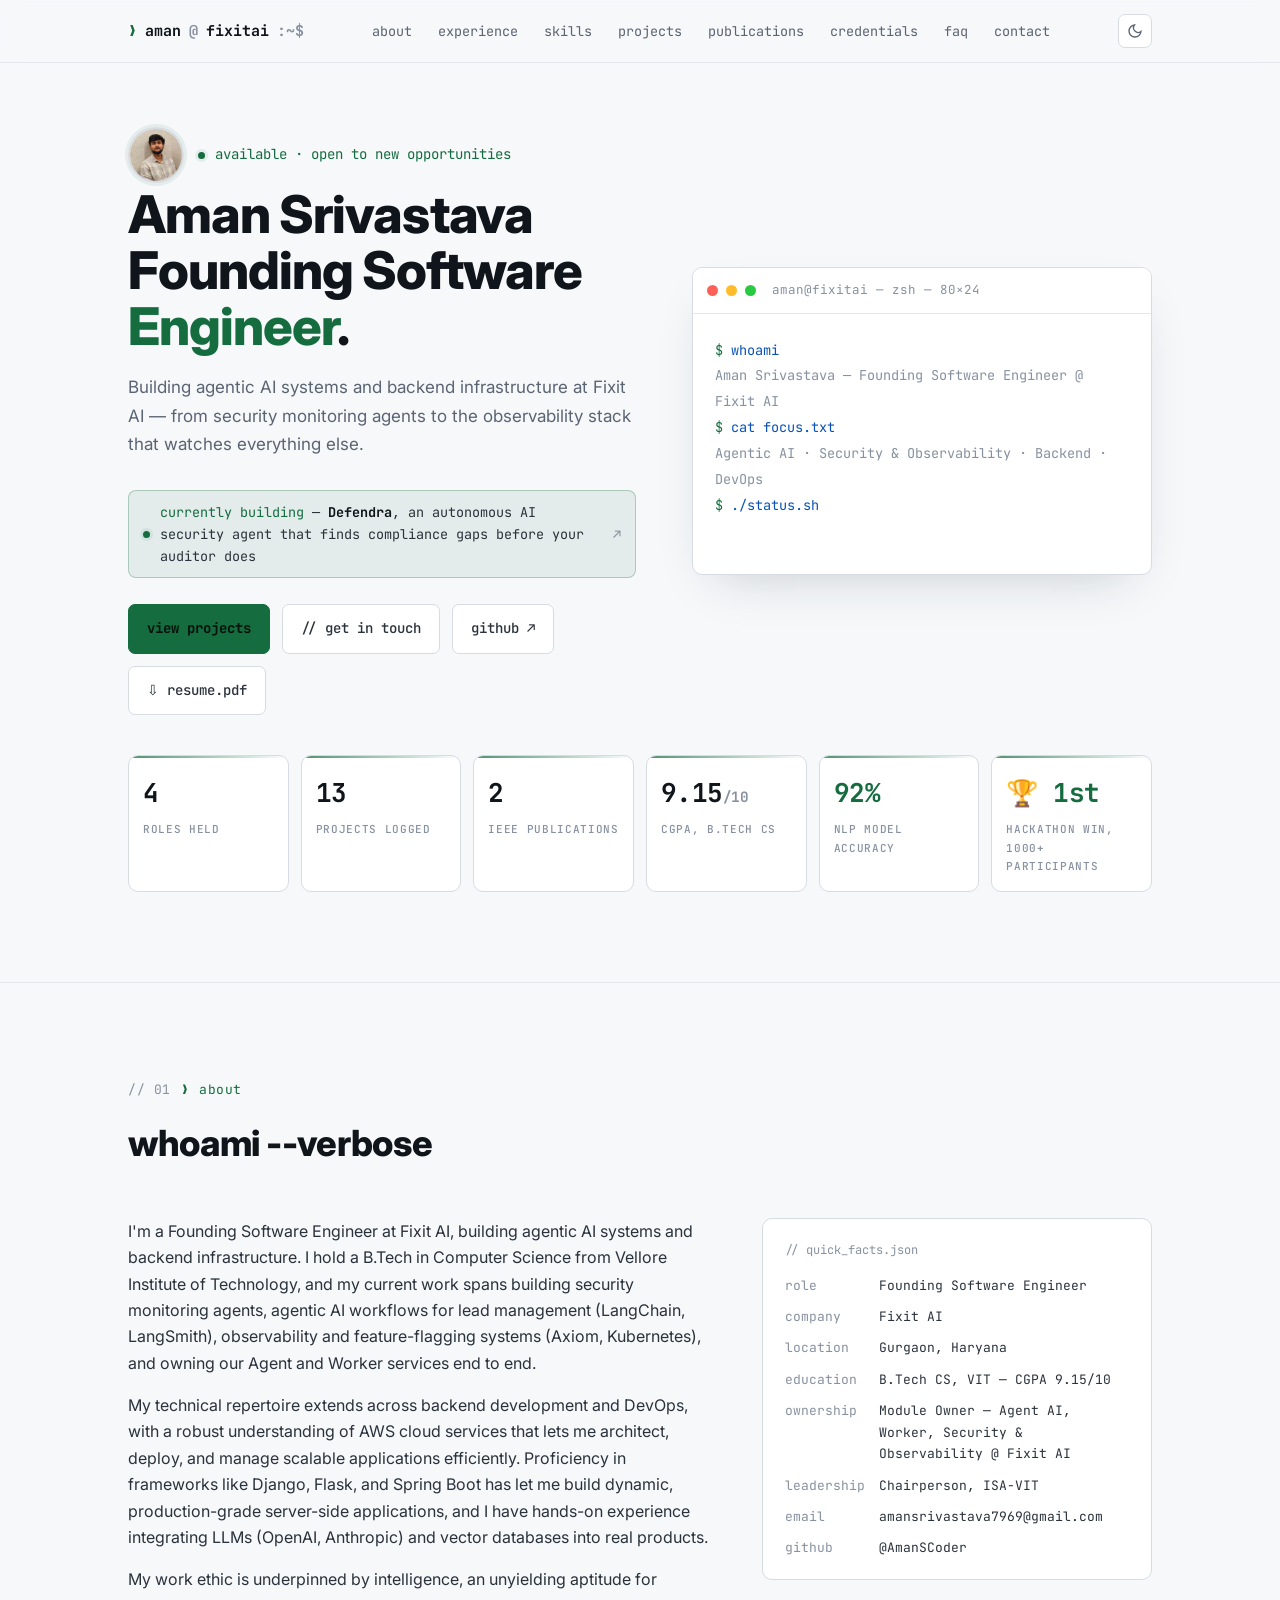
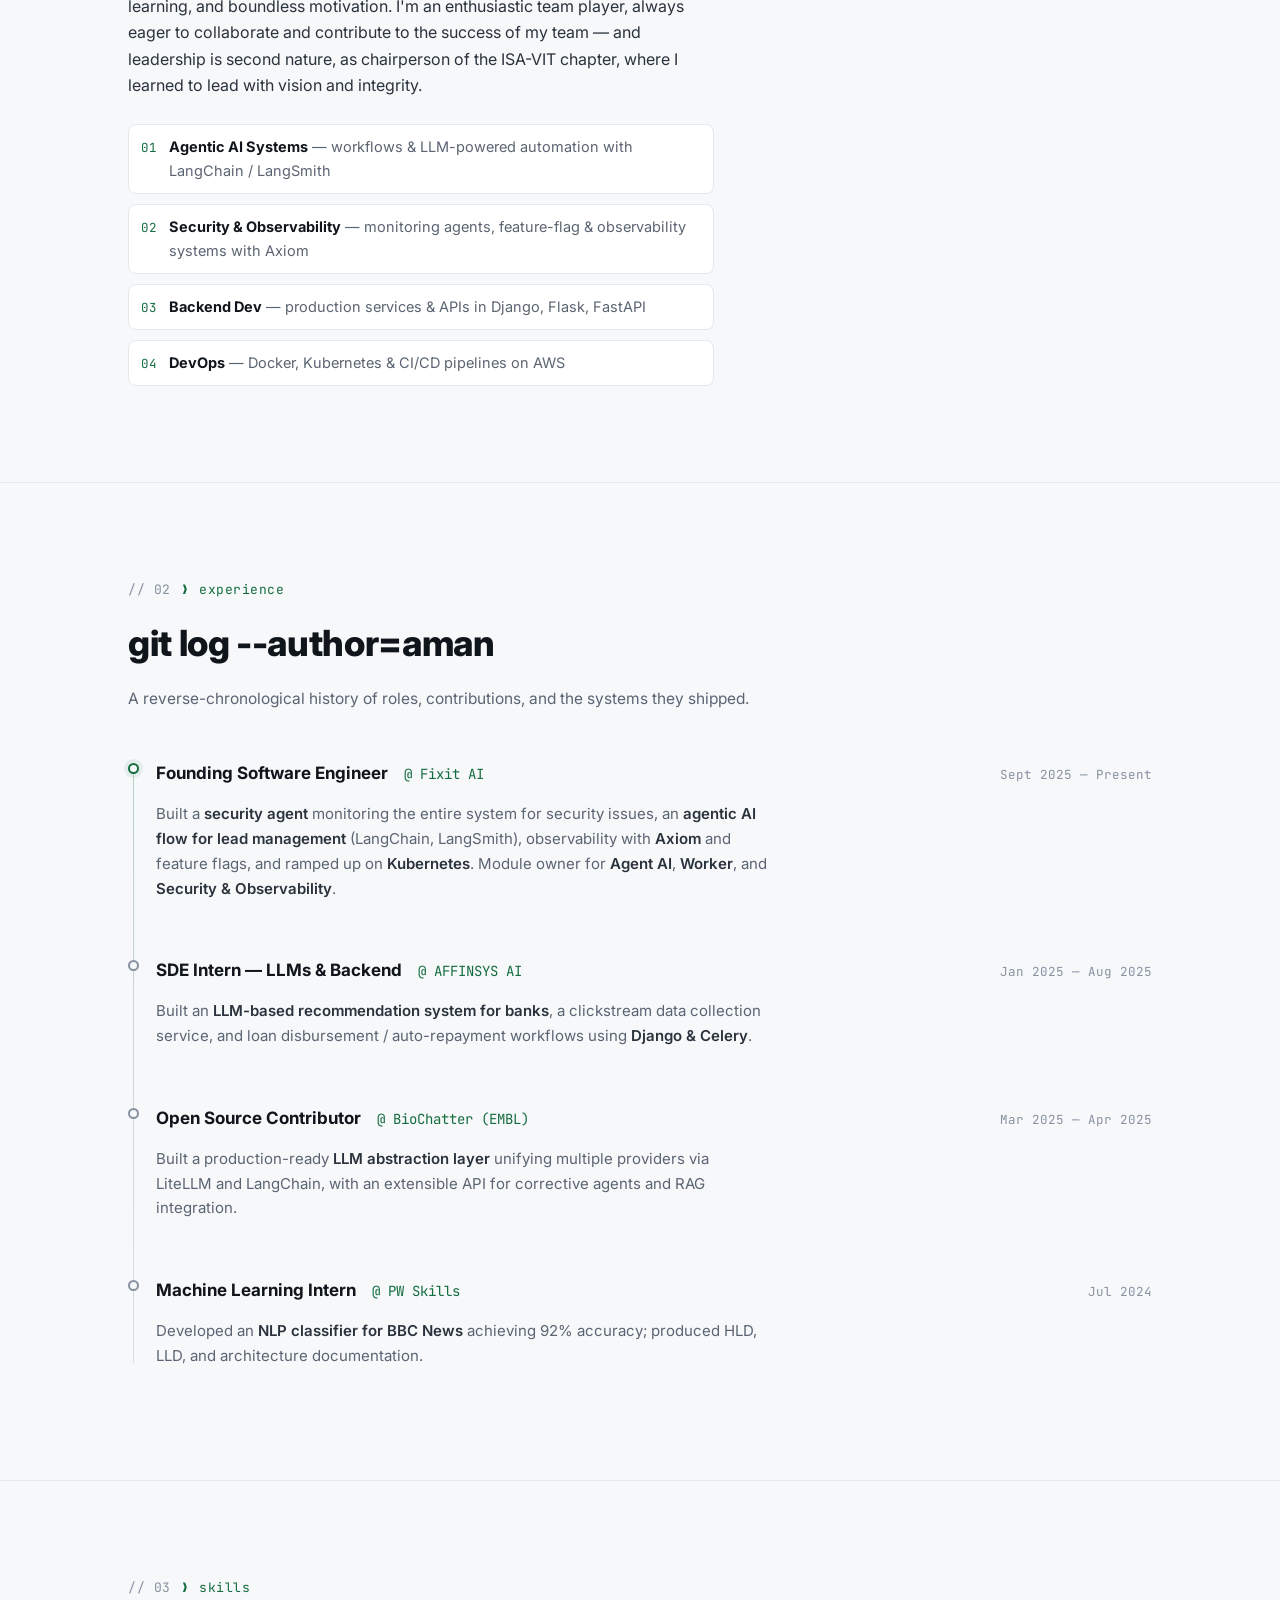
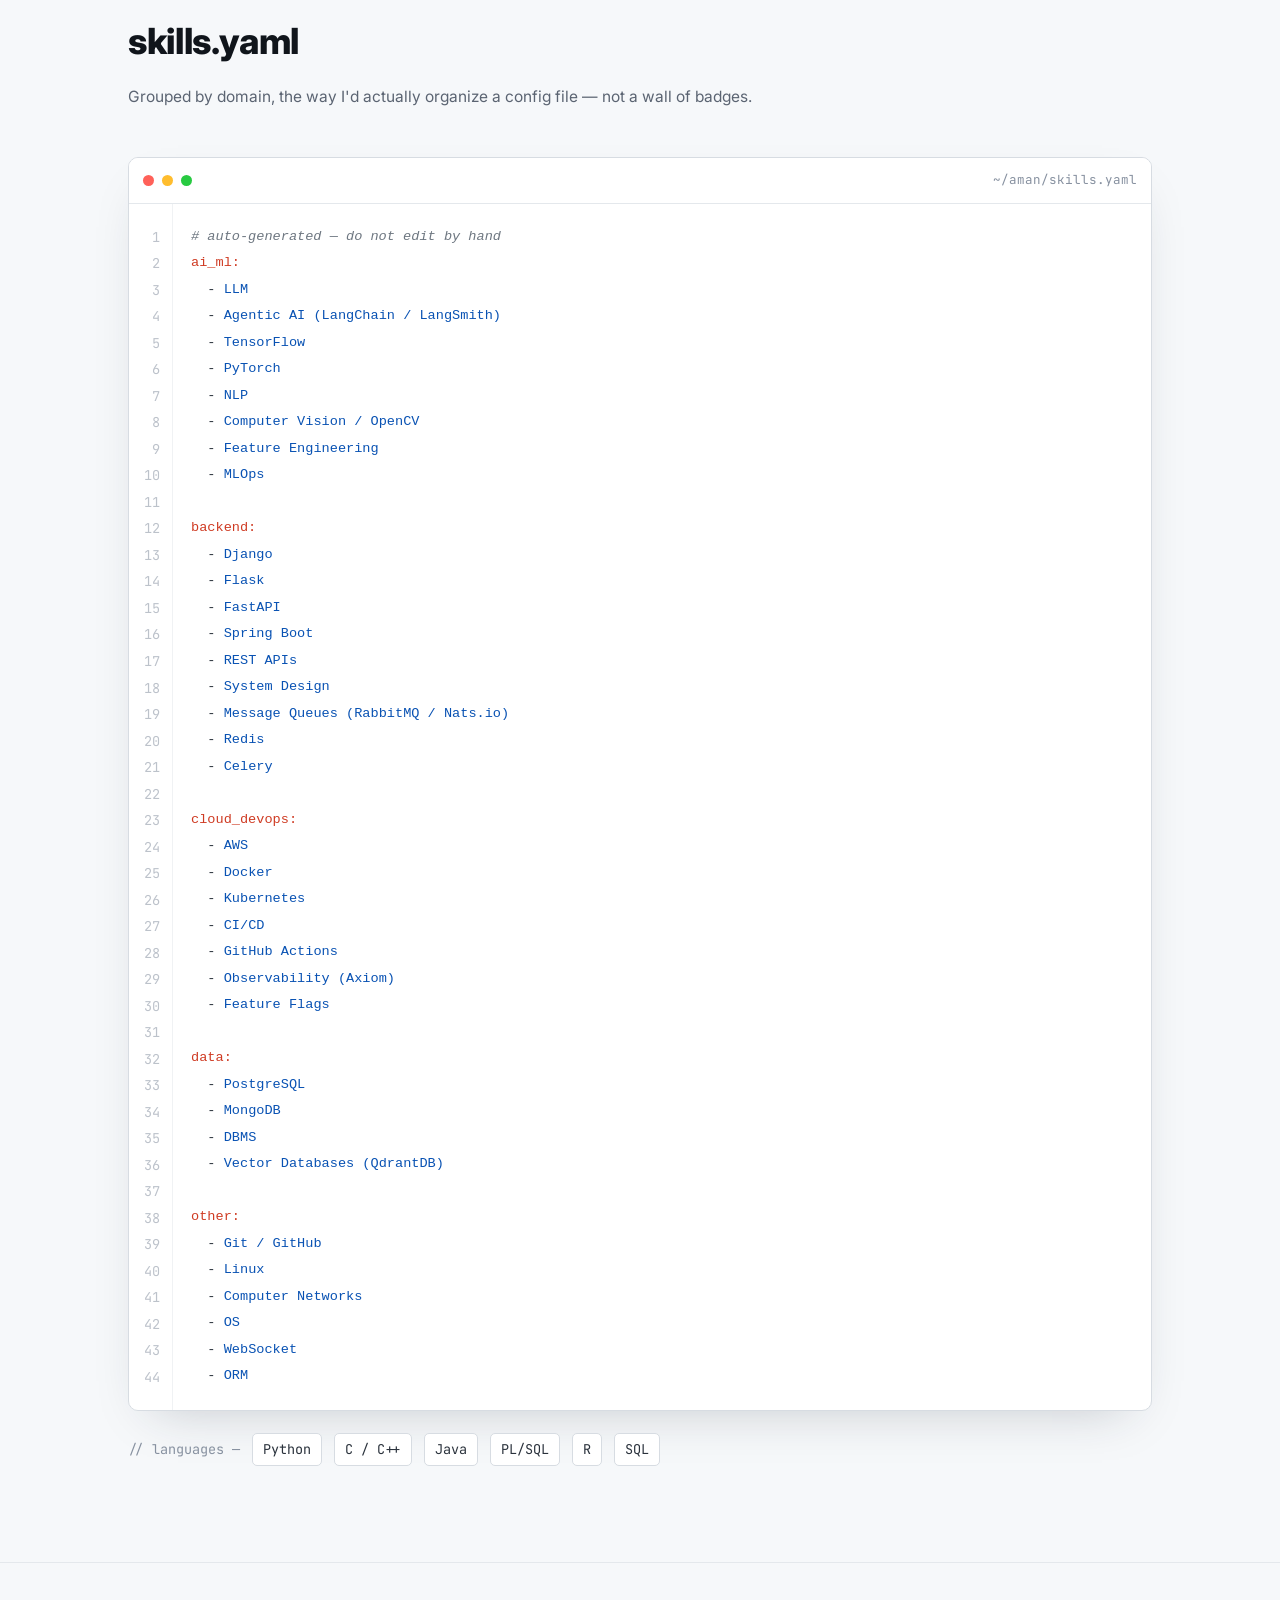
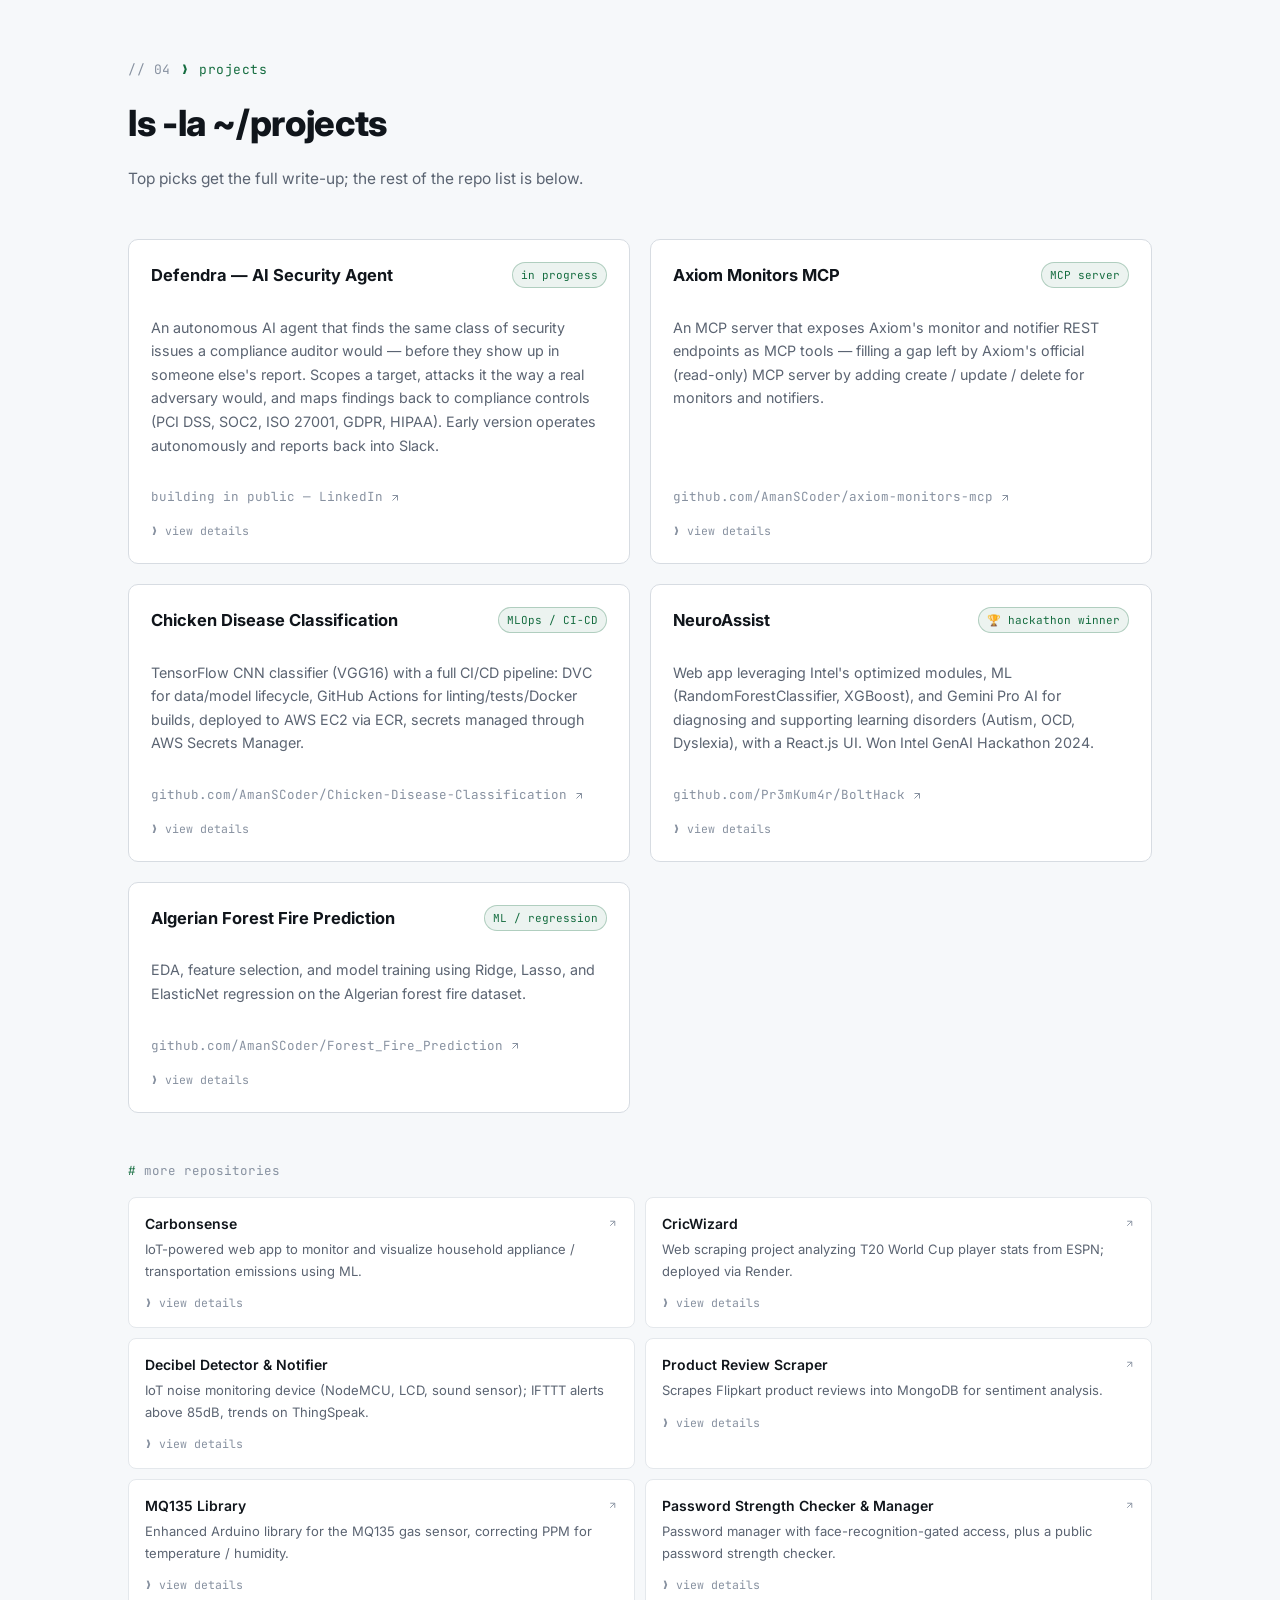
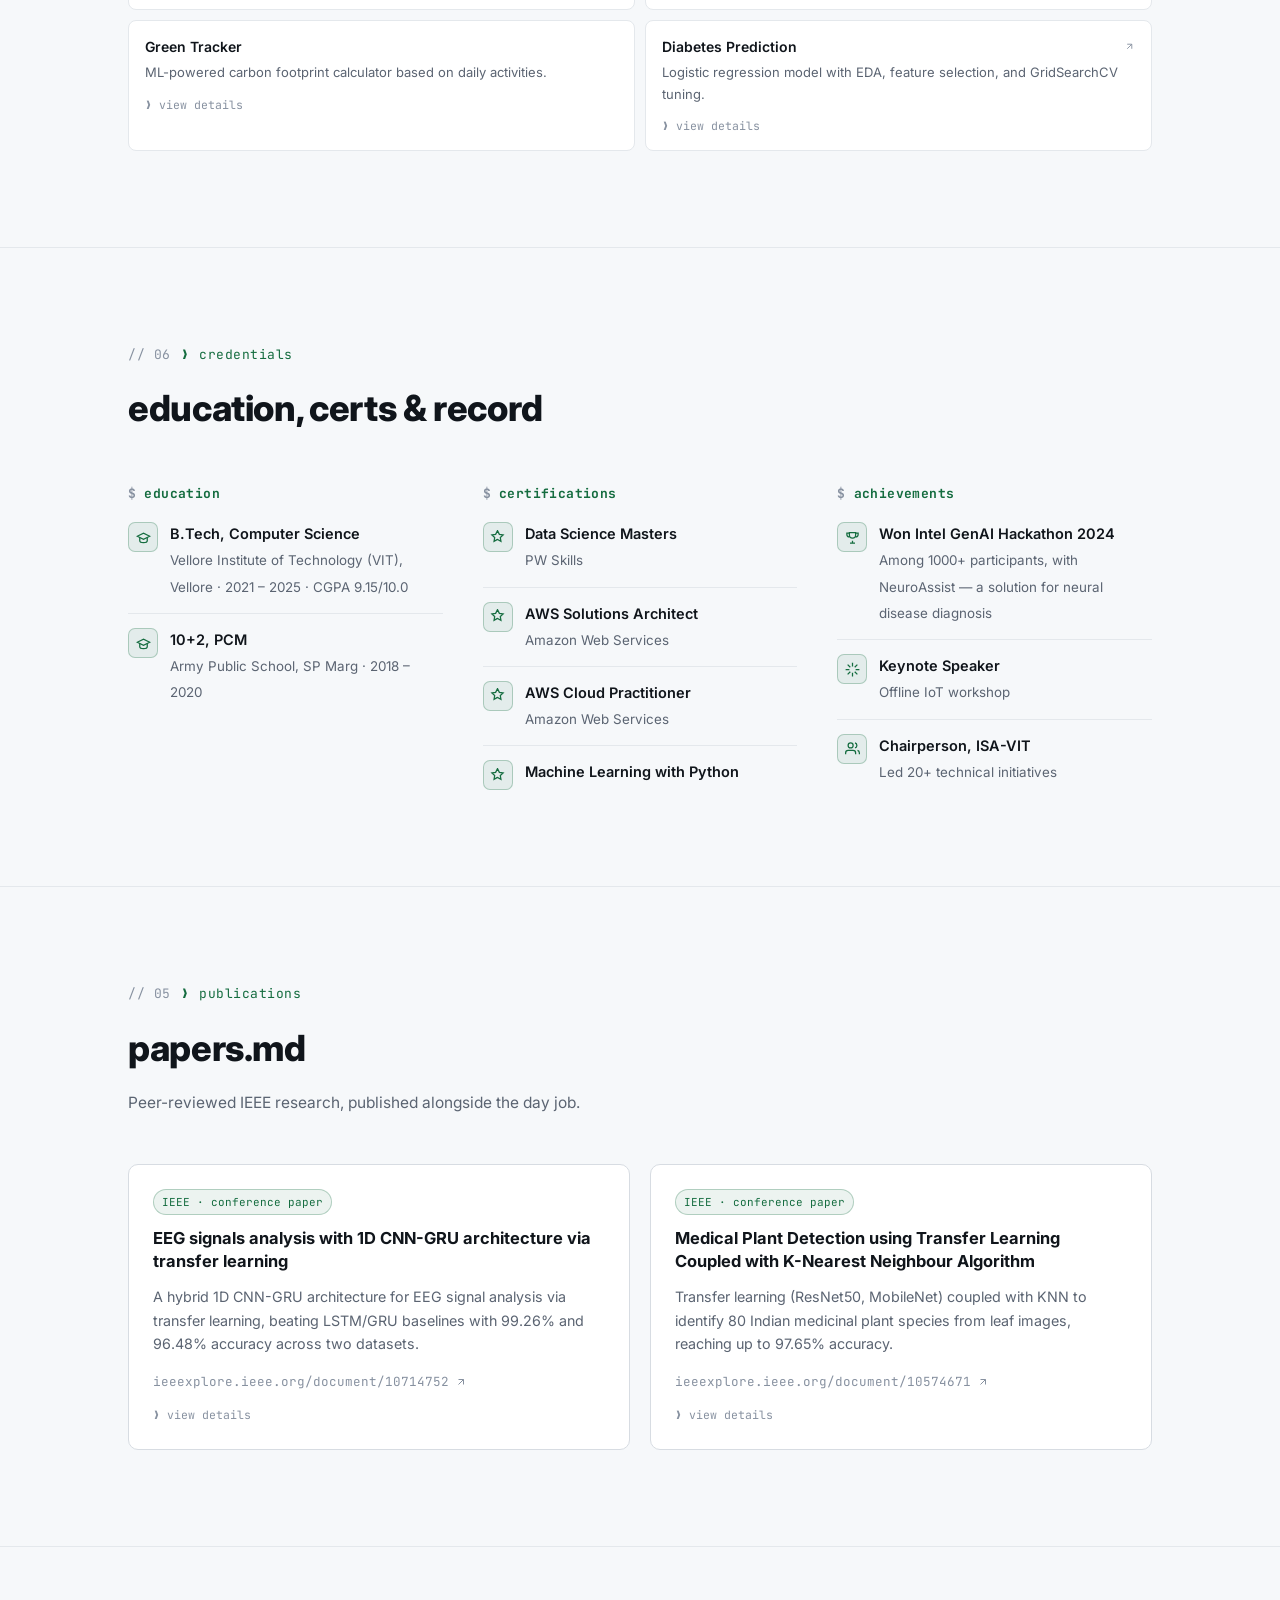
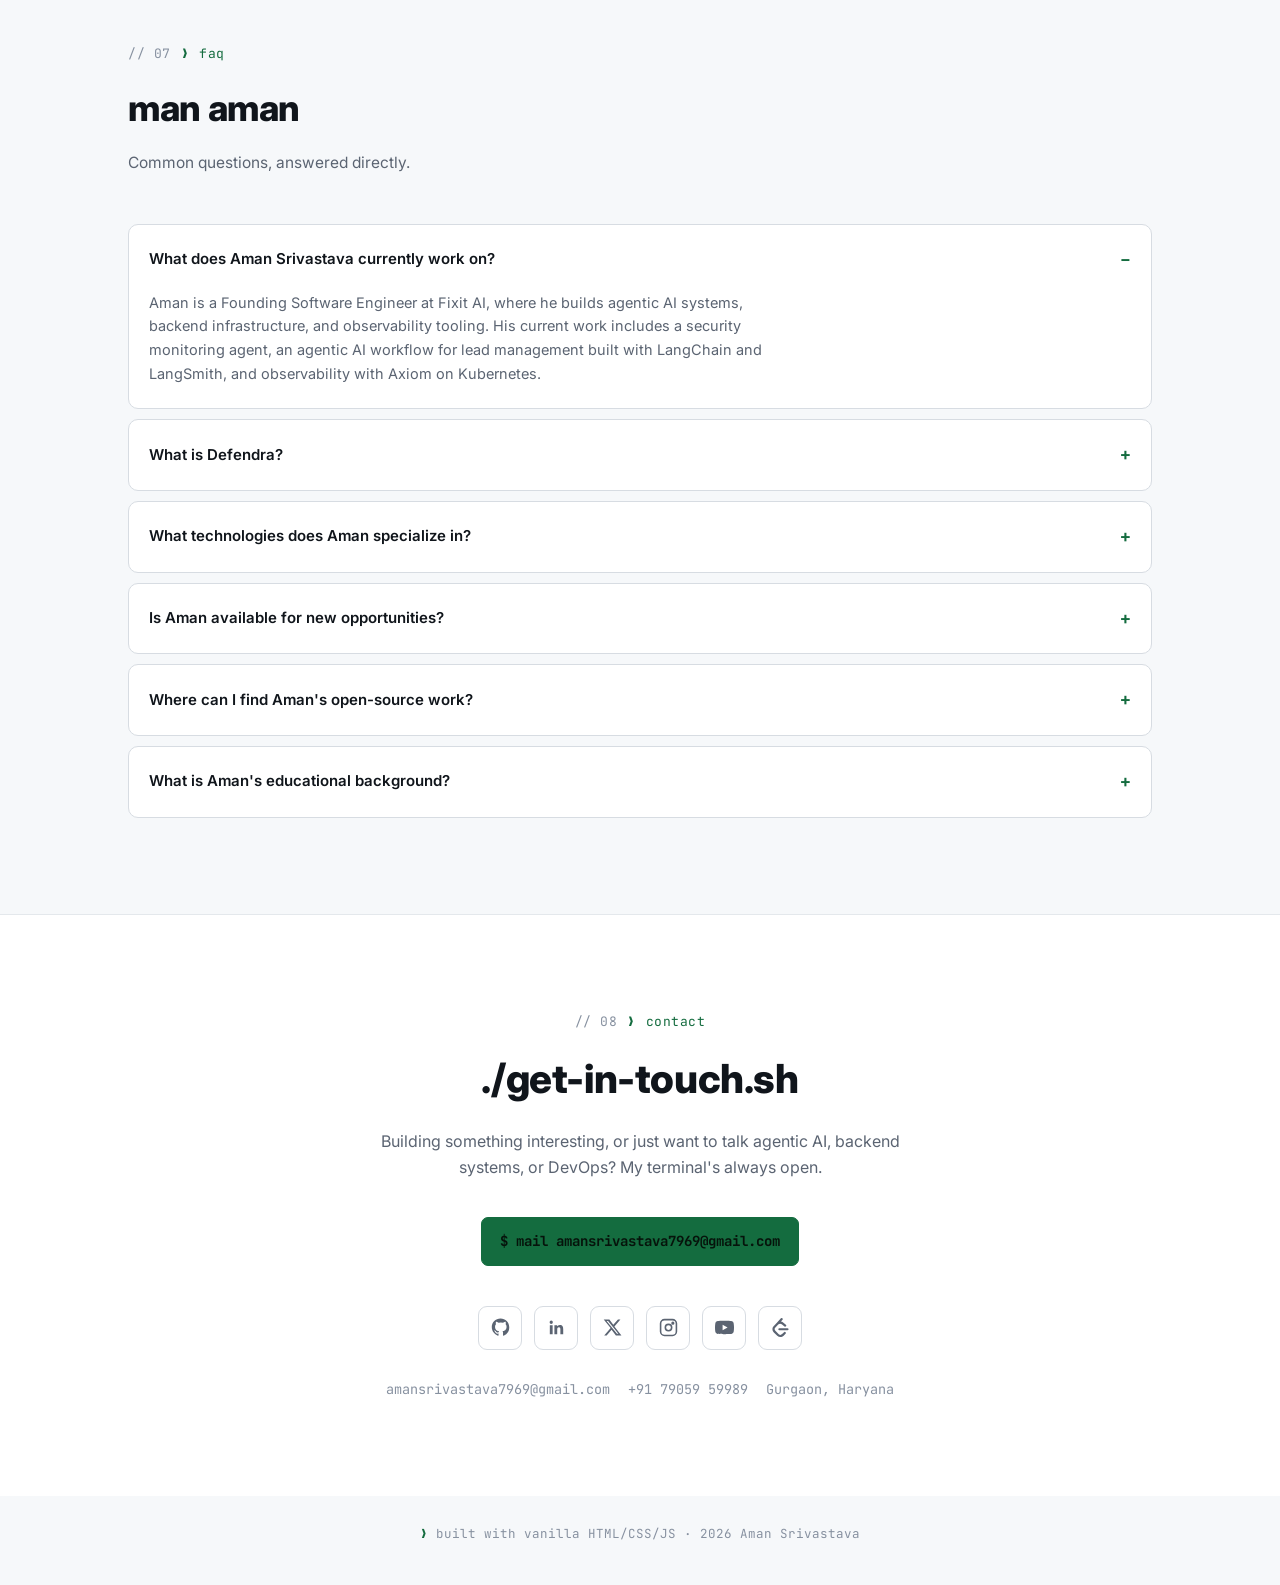
==== commit 9d8b9c12: "Remove private Defendra repo link, add real publication data - defendra-security-agent repo is now p" ====
--- a/index.html
+++ b/index.html
@@ -1111,7 +1111,7 @@
         <h1>Aman Srivastava<br>Founding Software <span class="accent">Engineer</span>.</h1>
         <p class="lead">Building agentic AI systems and backend infrastructure at Fixit AI — from security monitoring agents to the observability stack that watches everything else.</p>
 
-        <a class="building-now" href="https://github.com/AmanSCoder/defendra-security-agent" target="_blank" rel="noopener">
+        <a class="building-now" href="https://lnkd.in/p/gtnixSGh" target="_blank" rel="noopener">
           <span class="bn-dot"></span>
           <span class="bn-text"><span class="bn-label">currently building</span> — <b>Defendra</b>, an autonomous AI security agent that finds compliance gaps before your auditor does</span>
           <span class="bn-arrow">↗</span>
@@ -1321,7 +1321,6 @@
         <article class="proj-card" data-detail="defendra">
           <div class="proj-top"><span class="proj-name">Defendra — AI Security Agent</span><span class="proj-tag">in progress</span></div>
           <p class="proj-desc">An autonomous AI agent that finds the same class of security issues a compliance auditor would — before they show up in someone else's report. Scopes a target, attacks it the way a real adversary would, and maps findings back to compliance controls (PCI DSS, SOC2, ISO 27001, GDPR, HIPAA). Early version operates autonomously and reports back into Slack.</p>
-          <a class="proj-link" href="https://github.com/AmanSCoder/defendra-security-agent" target="_blank" rel="noopener">github.com/AmanSCoder/defendra-security-agent <svg viewBox="0 0 24 24" fill="none" stroke="currentColor" stroke-width="2"><path d="M7 17L17 7M7 7h10v10"/></svg></a>
           <a class="proj-link" href="https://lnkd.in/p/gtnixSGh" target="_blank" rel="noopener">building in public — LinkedIn <svg viewBox="0 0 24 24" fill="none" stroke="currentColor" stroke-width="2"><path d="M7 17L17 7M7 7h10v10"/></svg></a>
           <div class="detail-hint">❯ view details</div>
         </article>
@@ -1481,7 +1480,7 @@
         <article class="pub-card" data-detail="pub-eeg">
           <span class="pub-badge">IEEE &middot; conference paper</span>
           <h3 class="pub-title">EEG signals analysis with 1D CNN-GRU architecture via transfer learning</h3>
-          <p class="pub-desc">A hybrid 1D CNN-GRU deep learning architecture for classifying EEG signals, using transfer learning to improve accuracy on limited neurological data.</p>
+          <p class="pub-desc">A hybrid 1D CNN-GRU architecture for EEG signal analysis via transfer learning, beating LSTM/GRU baselines with 99.26% and 96.48% accuracy across two datasets.</p>
           <a class="pub-link-lg" href="https://ieeexplore.ieee.org/document/10714752" target="_blank" rel="noopener">ieeexplore.ieee.org/document/10714752 <svg viewBox="0 0 24 24" fill="none" stroke="currentColor" stroke-width="2"><path d="M7 17L17 7M7 7h10v10"/></svg></a>
           <div class="detail-hint">❯ view details</div>
         </article>
@@ -1489,7 +1488,7 @@
         <article class="pub-card" data-detail="pub-plant">
           <span class="pub-badge">IEEE &middot; conference paper</span>
           <h3 class="pub-title">Medical Plant Detection using Transfer Learning Coupled with K-Nearest Neighbour Algorithm</h3>
-          <p class="pub-desc">Combines transfer learning with a KNN classifier to identify medicinal plant species from images, aiding automated herbal identification.</p>
+          <p class="pub-desc">Transfer learning (ResNet50, MobileNet) coupled with KNN to identify 80 Indian medicinal plant species from leaf images, reaching up to 97.65% accuracy.</p>
           <a class="pub-link-lg" href="https://ieeexplore.ieee.org/document/10574671" target="_blank" rel="noopener">ieeexplore.ieee.org/document/10574671 <svg viewBox="0 0 24 24" fill="none" stroke="currentColor" stroke-width="2"><path d="M7 17L17 7M7 7h10v10"/></svg></a>
           <div class="detail-hint">❯ view details</div>
         </article>
@@ -1669,8 +1668,7 @@
         '<li>Reports back into Slack; no dashboard yet, just the skeleton doing real work</li>' +
         '<li>Built on top of the OpenClaw agent framework</li>' +
         '</ul>' +
-        '<div class="dt-note">// source note: this summary is drawn from Aman\'s "building in public" LinkedIn series (part 1 of 8), not the repo\'s README — the GitHub repo itself still carries the generic OpenClaw starter README, since project-specific docs haven\'t been written yet.</div>' +
-        '<a class="dt-link" href="https://github.com/AmanSCoder/defendra-security-agent" target="_blank" rel="noopener">→ github.com/AmanSCoder/defendra-security-agent</a><br>' +
+        '<div class="dt-note">// source note: this summary is drawn from Aman\'s "building in public" LinkedIn series (part 1 of 8). The repo is currently private, so no GitHub link is shown here.</div>' +
         '<a class="dt-link" href="https://lnkd.in/p/gtnixSGh" target="_blank" rel="noopener">→ building in public — LinkedIn</a>'
     },
     "axiom-mcp": {
@@ -1804,19 +1802,31 @@
     },
     "pub-eeg": {
       file: "cat papers/eeg-cnn-gru.pdf",
-      html: '<span class="dt-tag">IEEE &middot; conference paper</span>' +
+      html: '<span class="dt-tag">IEEE &middot; I-SMAC 2024</span>' +
         '<h4>EEG signals analysis with 1D CNN-GRU architecture via transfer learning</h4>' +
-        '<p>A hybrid 1D CNN-GRU deep learning architecture for classifying EEG signals, using transfer learning to improve accuracy on limited neurological data.</p>' +
-        '<div class="dt-note">// limited info: this paper sits behind IEEE Xplore\'s paywall — only the title and DOI are accessible without institutional access, so this is the full, honest summary rather than a guess at the paper\'s actual methodology or results.</div>' +
+        '<p>A hybrid architecture combining a 1D Convolutional Neural Network with a Gated Recurrent Unit (GRU), applied to EEG signal analysis via transfer learning — aimed at handling the noise and complexity that make EEG data hard to work with directly.</p>' +
+        '<ul>' +
+        '<li>Benchmarked against LSTM, GRU, and combined LSTM+GRU baselines on two separate EEG datasets</li>' +
+        '<li>The proposed 1D CNN-GRU model outperformed all baselines on both: <b>99.26%</b> accuracy on dataset-1, <b>96.48%</b> on dataset-2</li>' +
+        '<li>Co-authored with Shubhy Gupta, Syed Naved, S. S K, and Ilayaraja V</li>' +
+        '<li>Published at the 2024 8th International Conference on I-SMAC (IoT in Social, Mobile, Analytics and Cloud)</li>' +
+        '</ul>' +
         '<a class="dt-link" href="https://ieeexplore.ieee.org/document/10714752" target="_blank" rel="noopener">→ ieeexplore.ieee.org/document/10714752</a>'
     },
     "pub-plant": {
       file: "cat papers/medical-plant-knn.pdf",
-      html: '<span class="dt-tag">IEEE &middot; conference paper</span>' +
+      html: '<span class="dt-tag">IEEE &middot; AIIoT 2024</span>' +
         '<h4>Medical Plant Detection using Transfer Learning Coupled with K-Nearest Neighbour Algorithm</h4>' +
-        '<p>Combines transfer learning with a KNN classifier to identify medicinal plant species from images, aiding automated herbal identification.</p>' +
-        '<div class="dt-note">// limited info: same situation as the EEG paper — paywalled on IEEE Xplore, so only the title/DOI are confirmed; treat the summary above as inferred from the title, not the paper\'s content.</div>' +
-        '<a class="dt-link" href="https://ieeexplore.ieee.org/document/10574671" target="_blank" rel="noopener">→ ieeexplore.ieee.org/document/10574671</a>'
+        '<p>Identifies medicinal plant species from leaf images — normally a task that needs expert botanical knowledge — by extracting features with a pretrained CNN and classifying them with K-Nearest Neighbour.</p>' +
+        '<ul>' +
+        '<li>Tested on 80 Indian medicinal plant species across 5,945 images</li>' +
+        '<li>ResNet50 + Random Forest reached <b>97.65%</b> accuracy</li>' +
+        '<li>MobileNet + KNN (the proposed approach) reached <b>97.31%</b>, edging out MobileNet + Random Forest at 96.89% — while staying light enough for mobile/embedded deployment</li>' +
+        '<li>Co-authored with Sai Subramanian S S and Dr. Somasundaram S K at VIT</li>' +
+        '<li>Published at the 2024 3rd International Conference on Artificial Intelligence for Internet of Things (AIIoT)</li>' +
+        '</ul>' +
+        '<a class="dt-link" href="https://ieeexplore.ieee.org/document/10574671" target="_blank" rel="noopener">→ ieeexplore.ieee.org/document/10574671</a><br>' +
+        '<a class="dt-link" href="https://lnkd.in/p/gNaHvX89" target="_blank" rel="noopener">→ announcement — LinkedIn</a>'
     }
   };
 
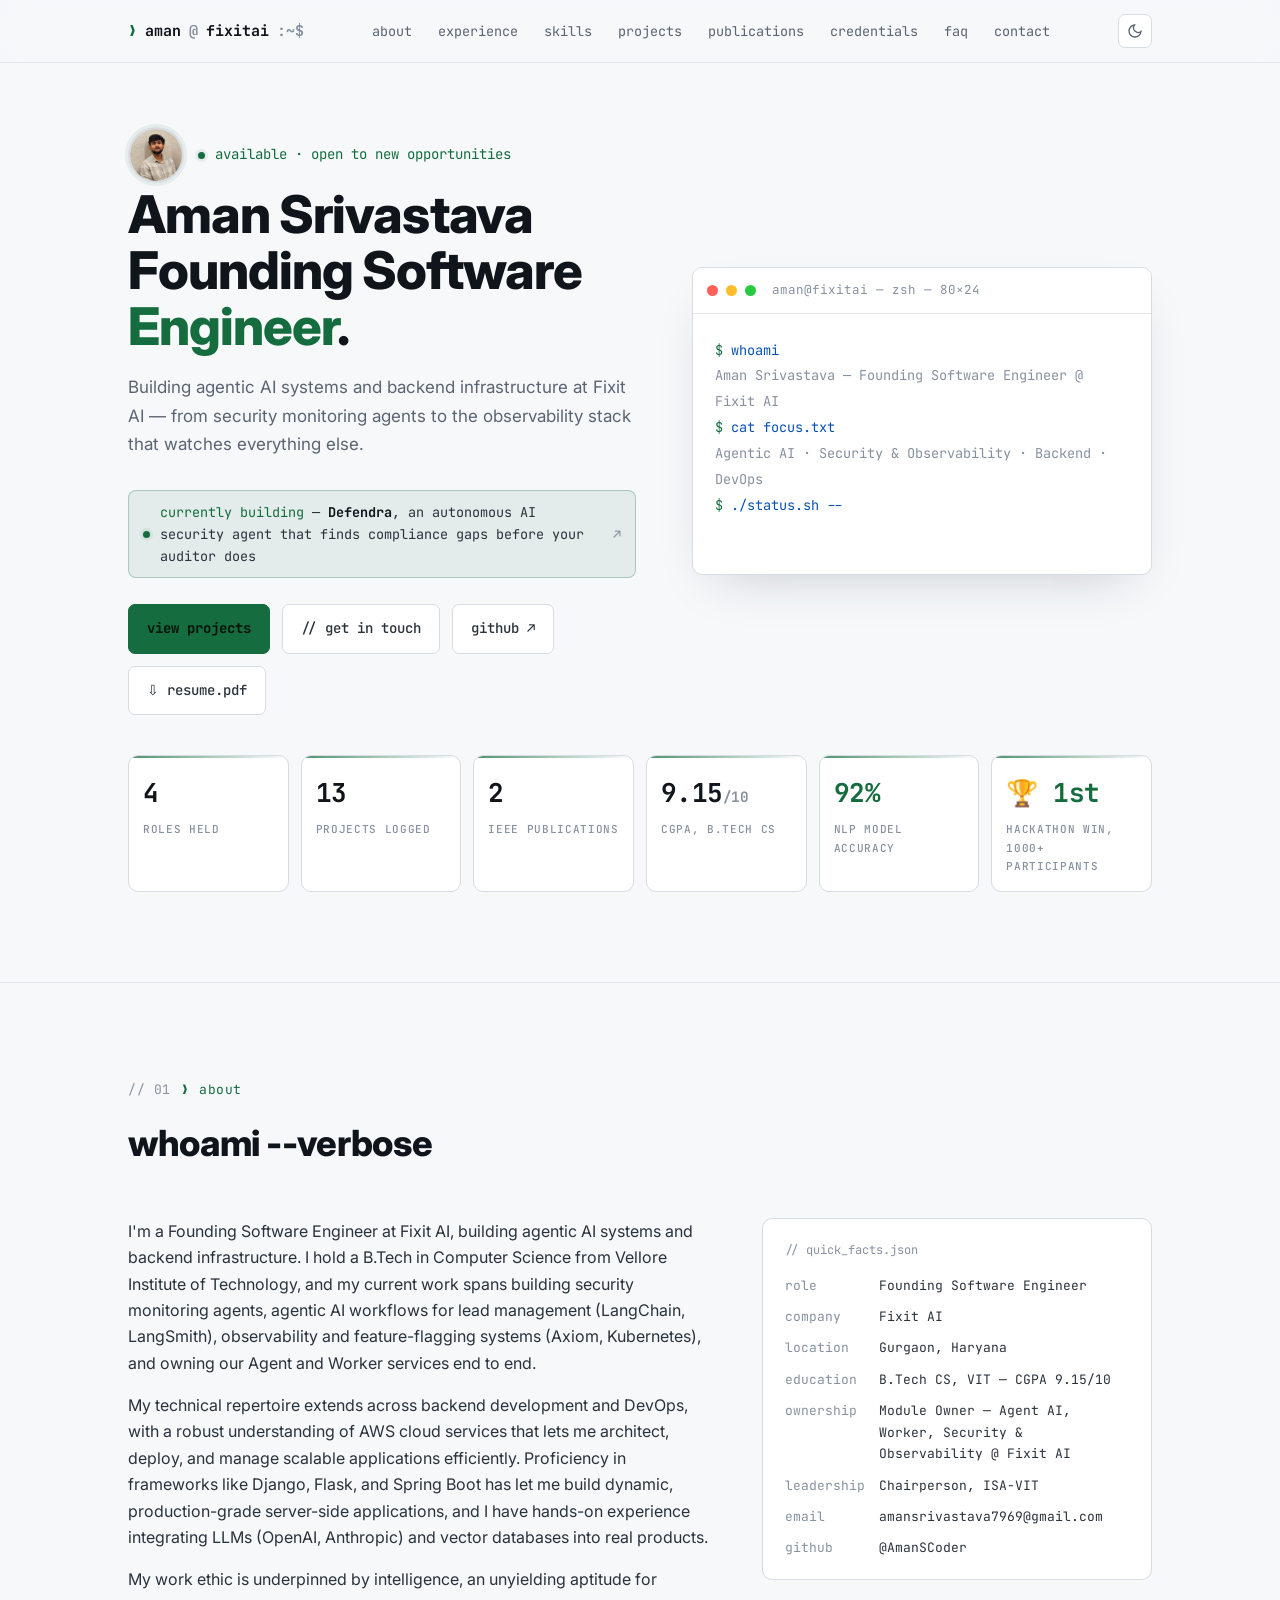
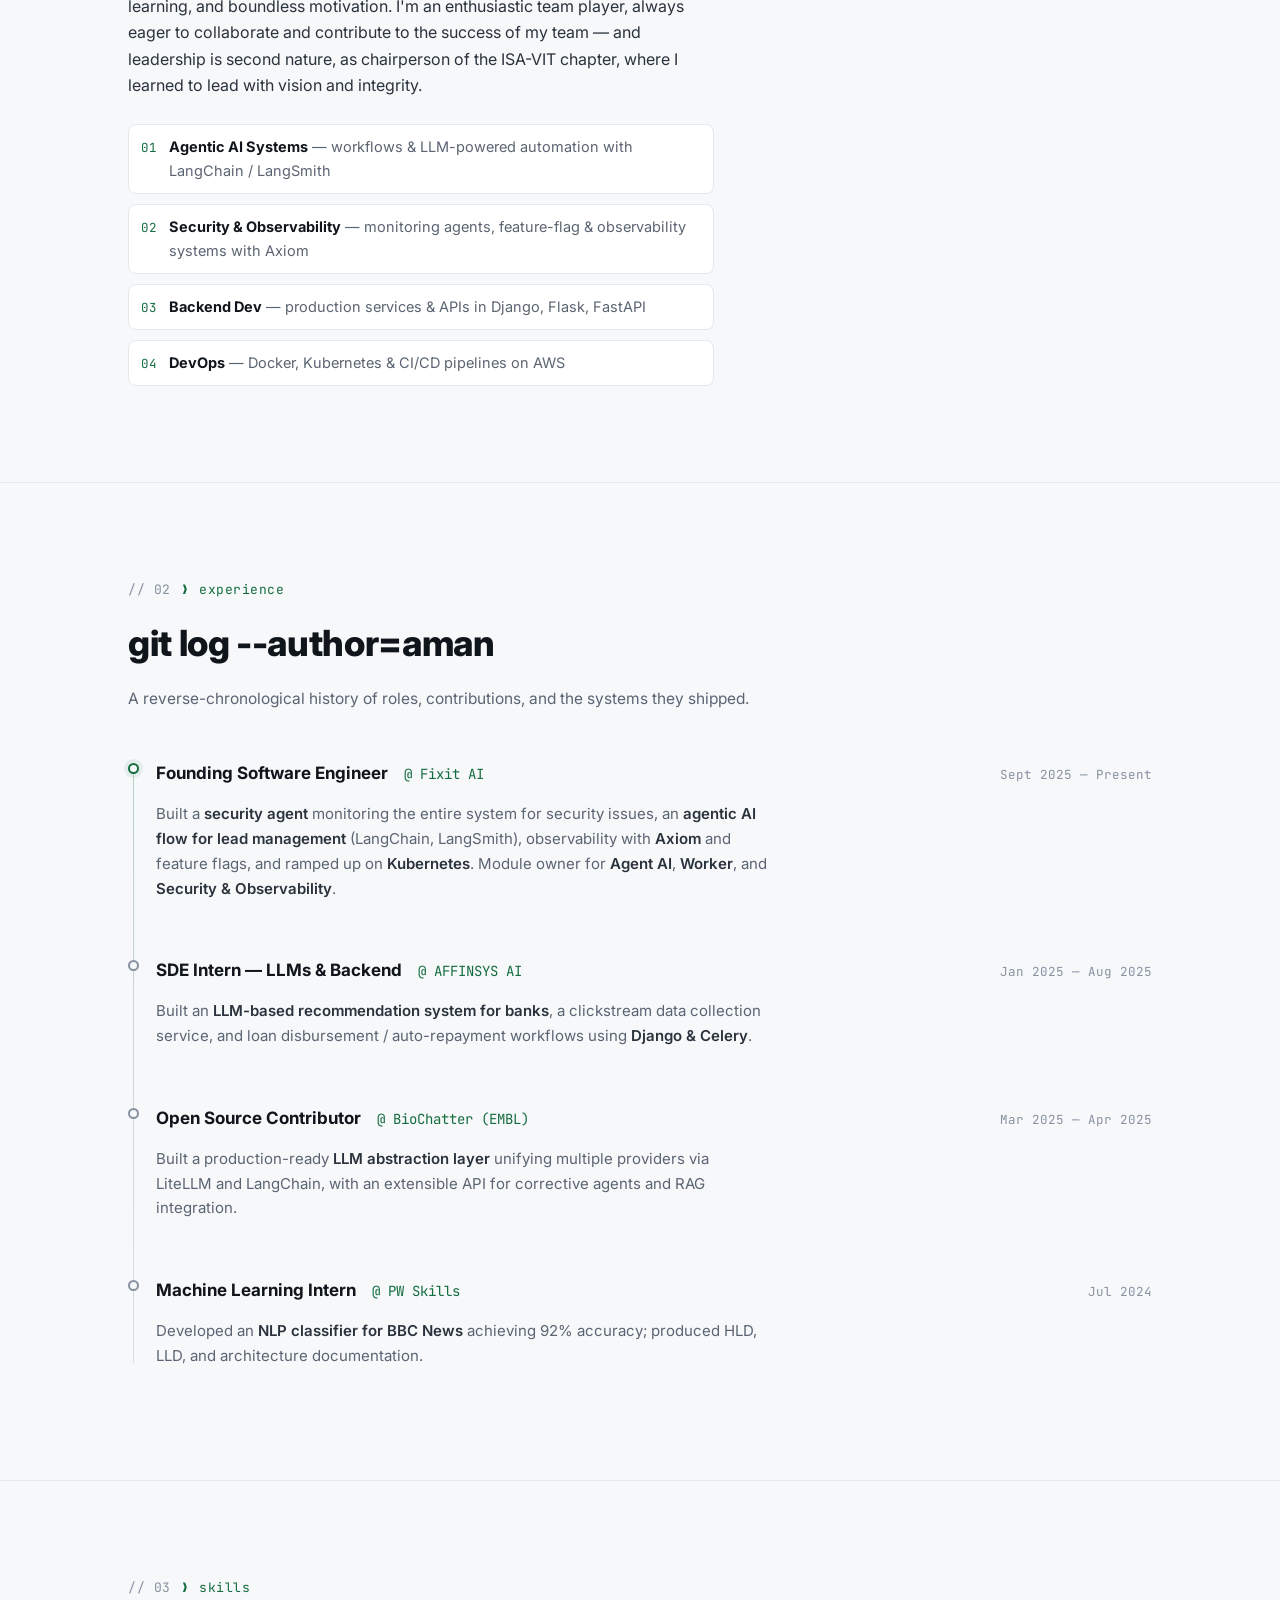
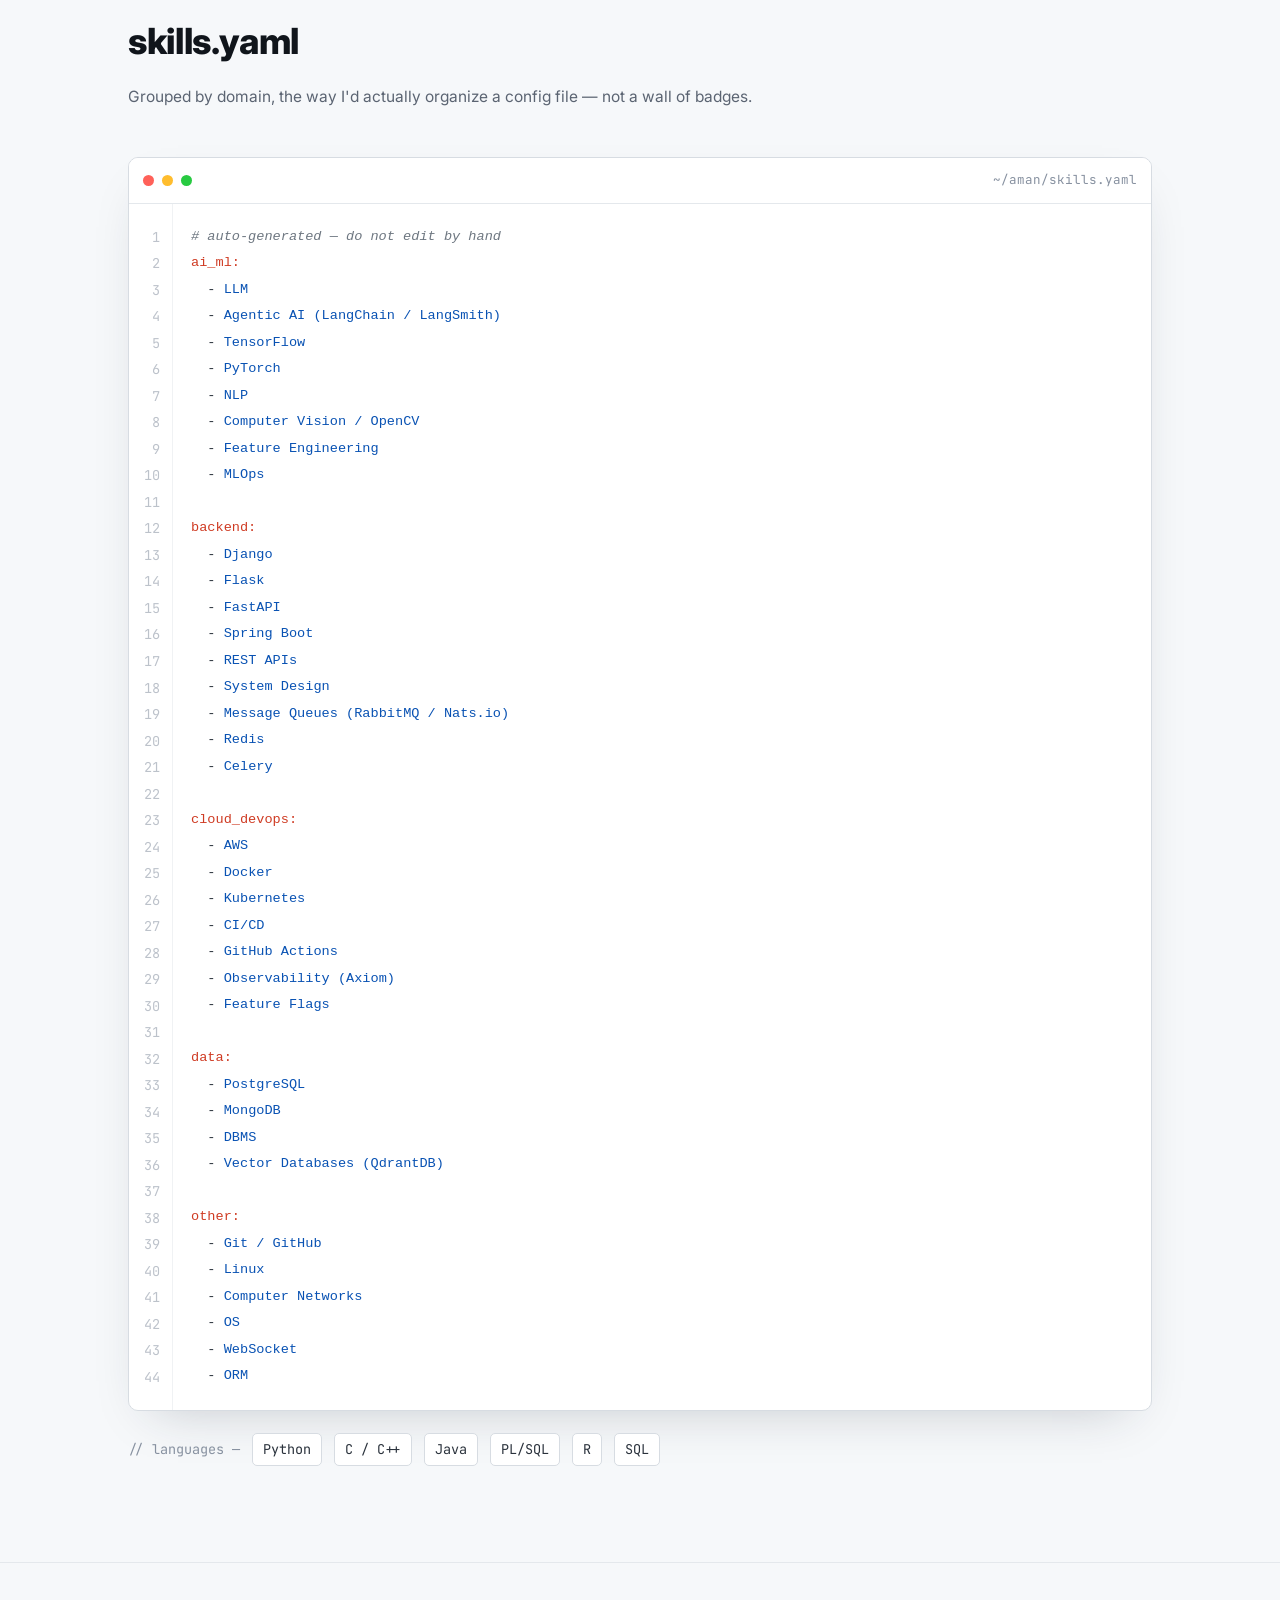
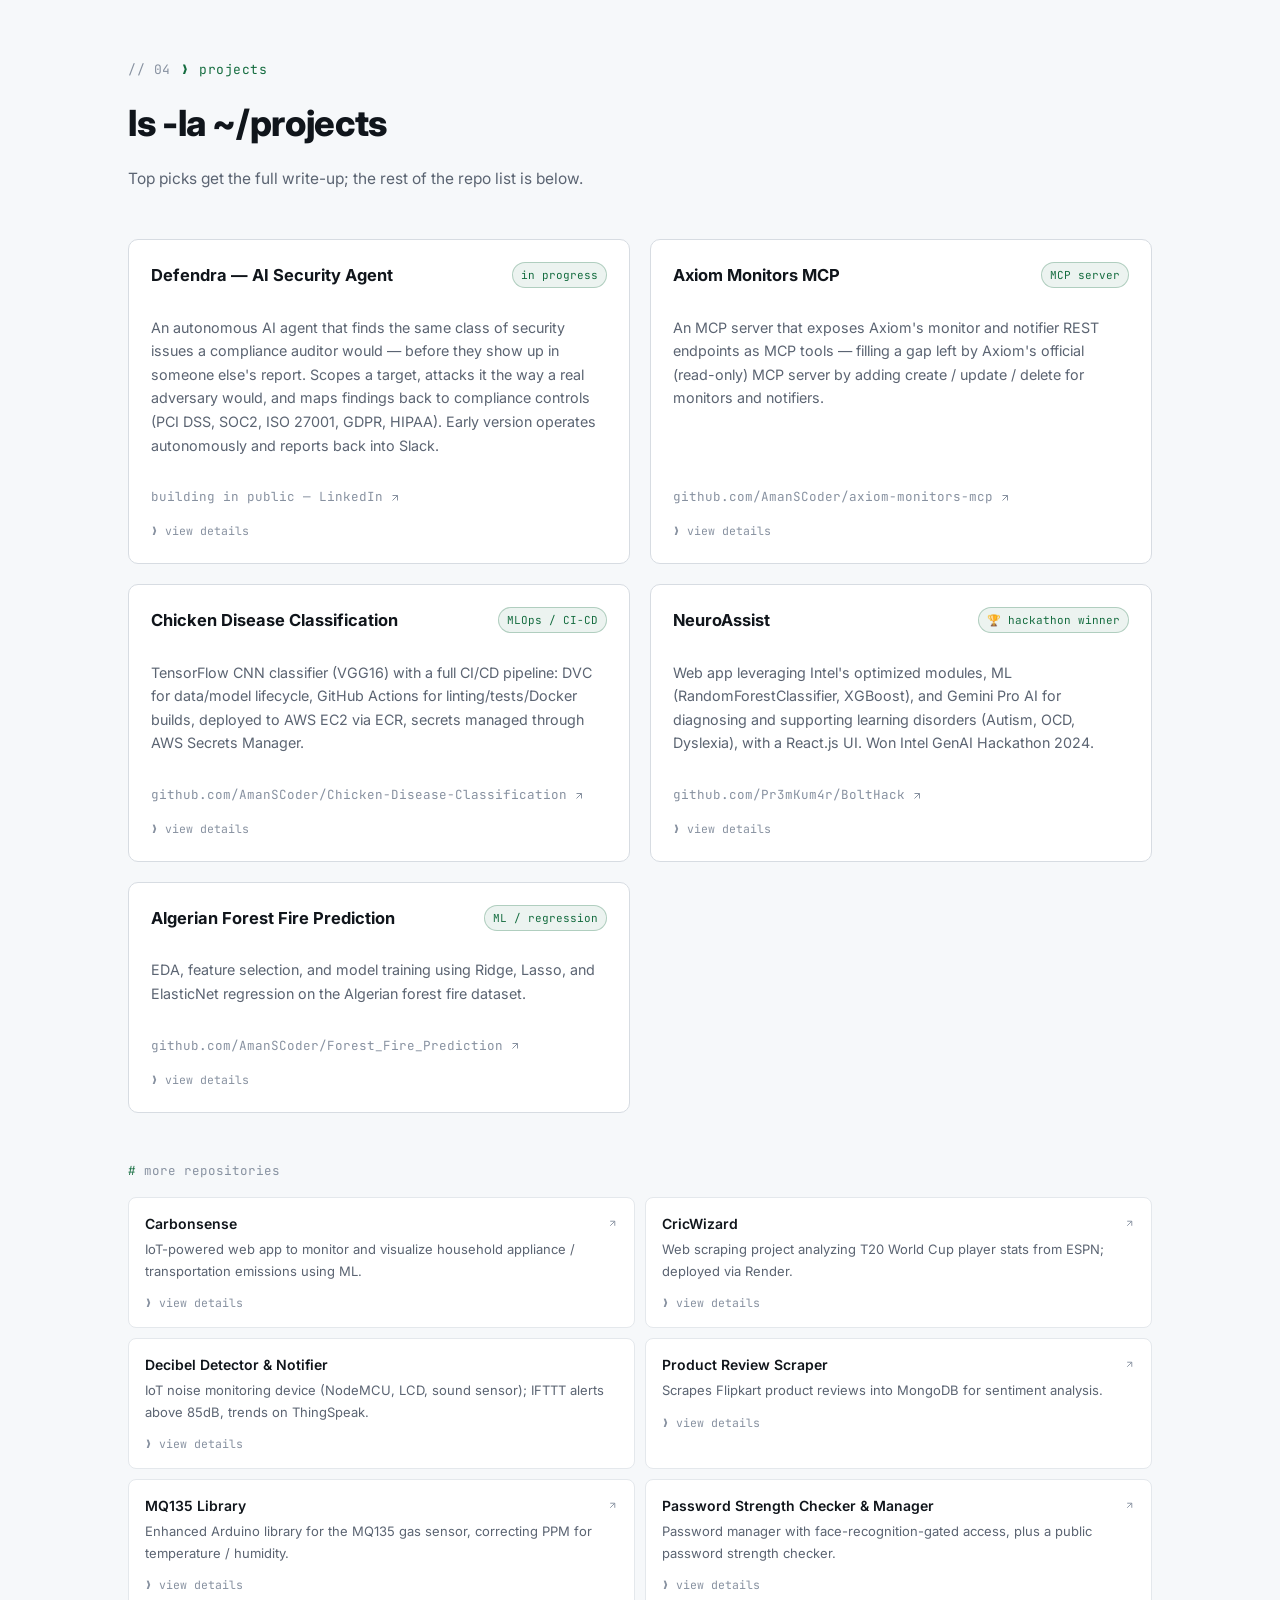
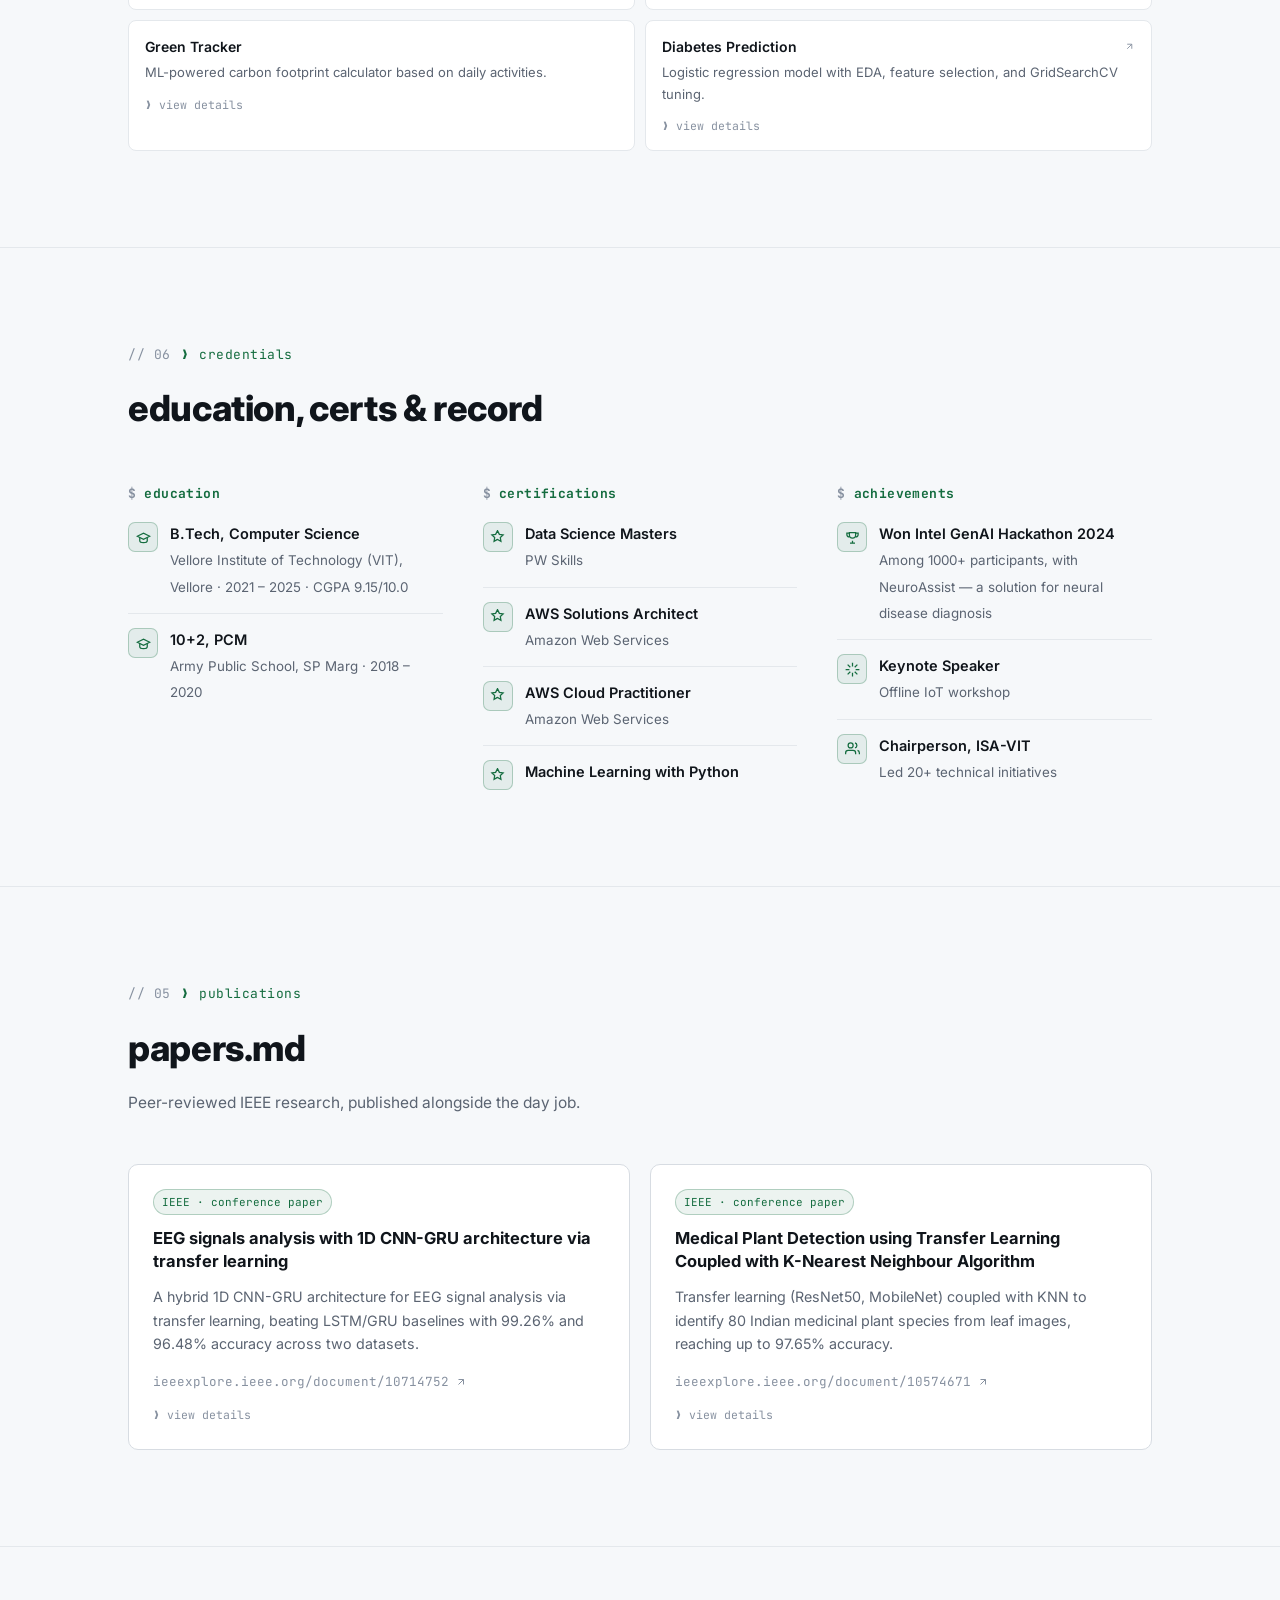
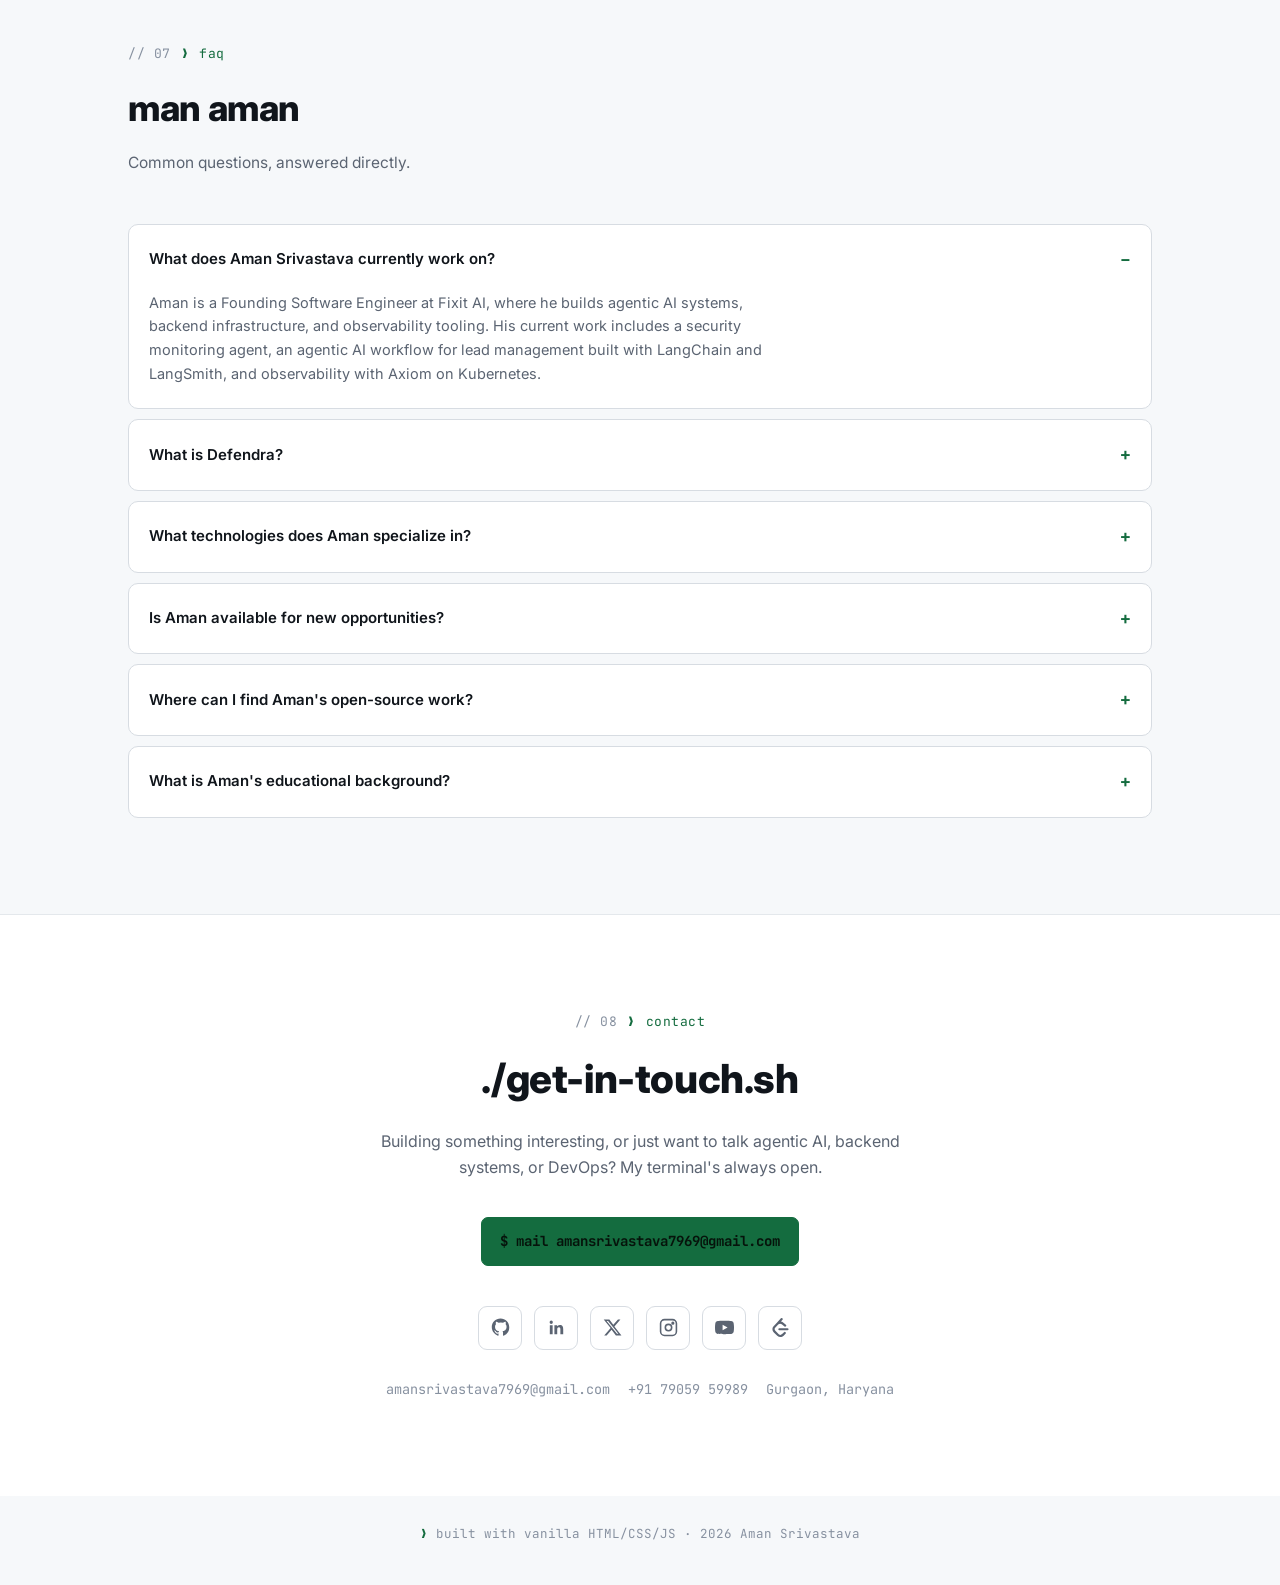
==== commit a66ce595: "Remove source-note disclosure from Defendra detail popup" ====
--- a/index.html
+++ b/index.html
@@ -1668,7 +1668,6 @@
         '<li>Reports back into Slack; no dashboard yet, just the skeleton doing real work</li>' +
         '<li>Built on top of the OpenClaw agent framework</li>' +
         '</ul>' +
-        '<div class="dt-note">// source note: this summary is drawn from Aman\'s "building in public" LinkedIn series (part 1 of 8). The repo is currently private, so no GitHub link is shown here.</div>' +
         '<a class="dt-link" href="https://lnkd.in/p/gtnixSGh" target="_blank" rel="noopener">→ building in public — LinkedIn</a>'
     },
     "axiom-mcp": {
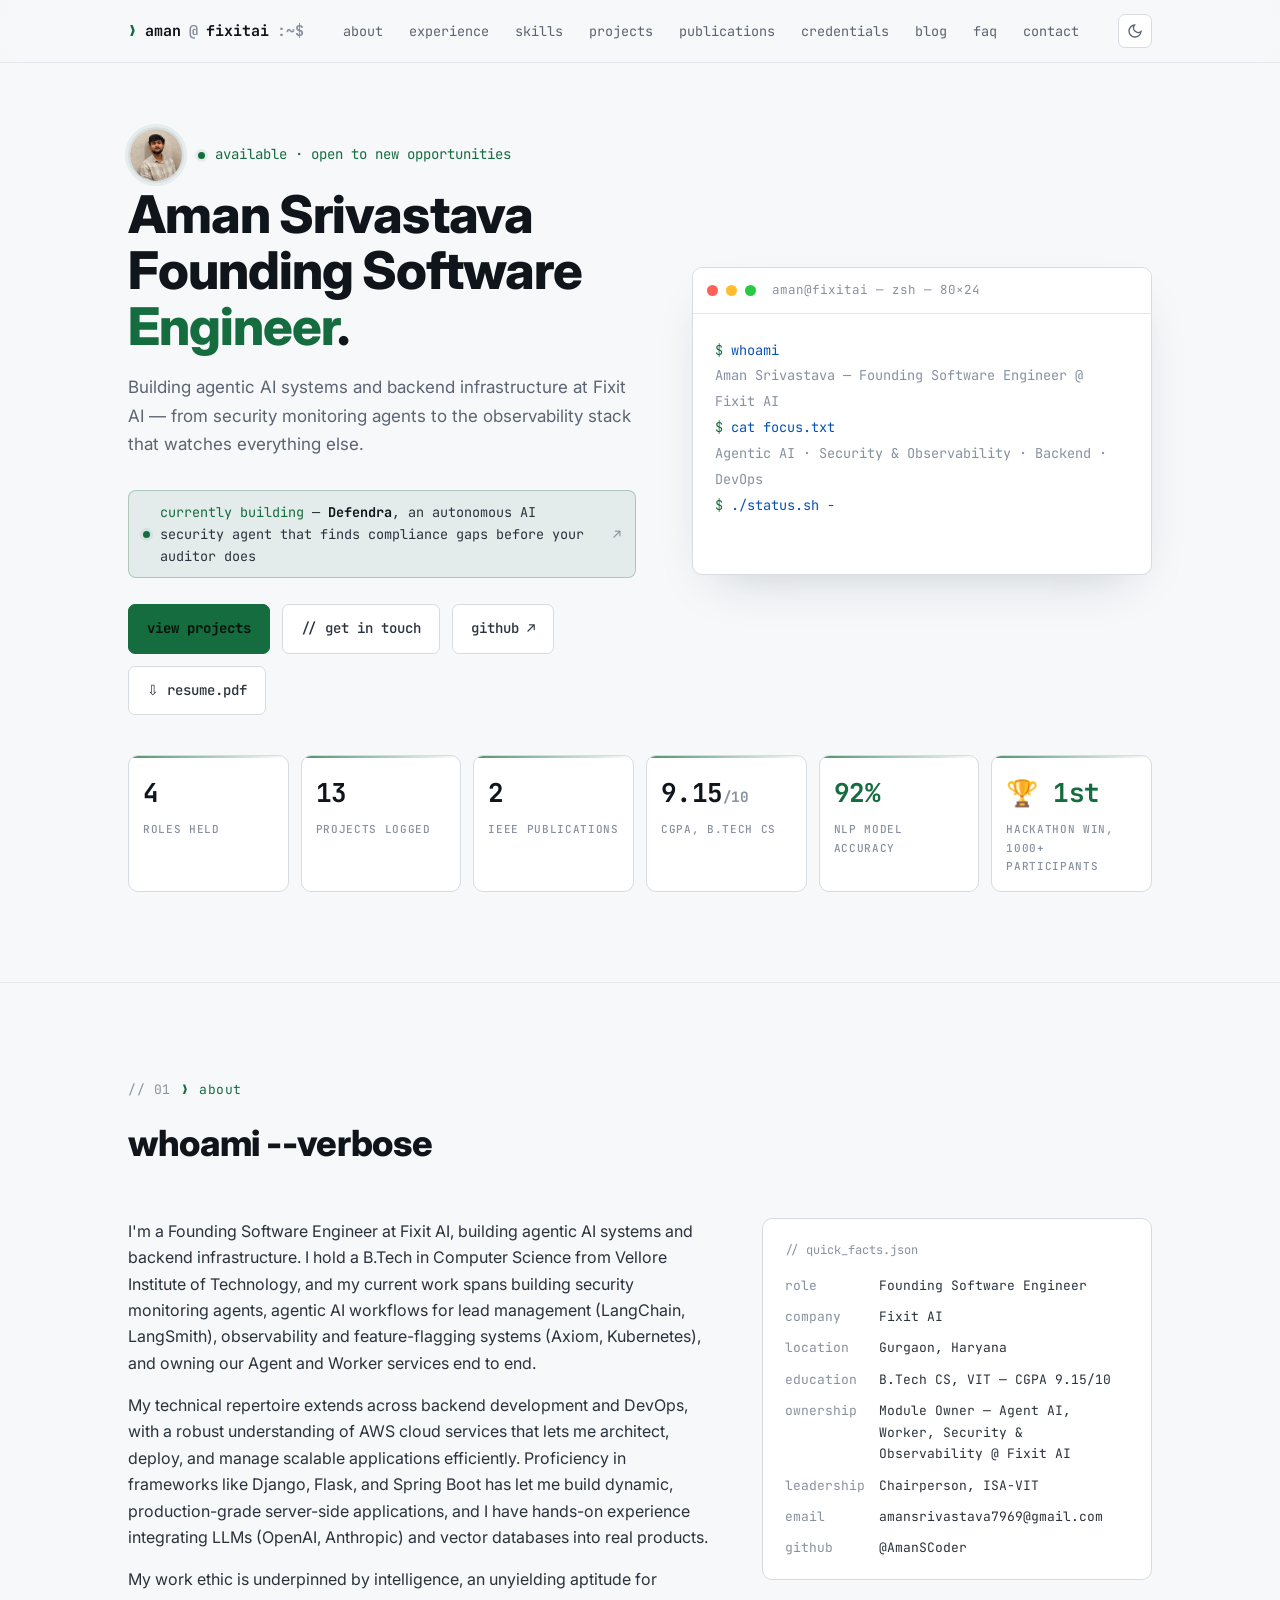
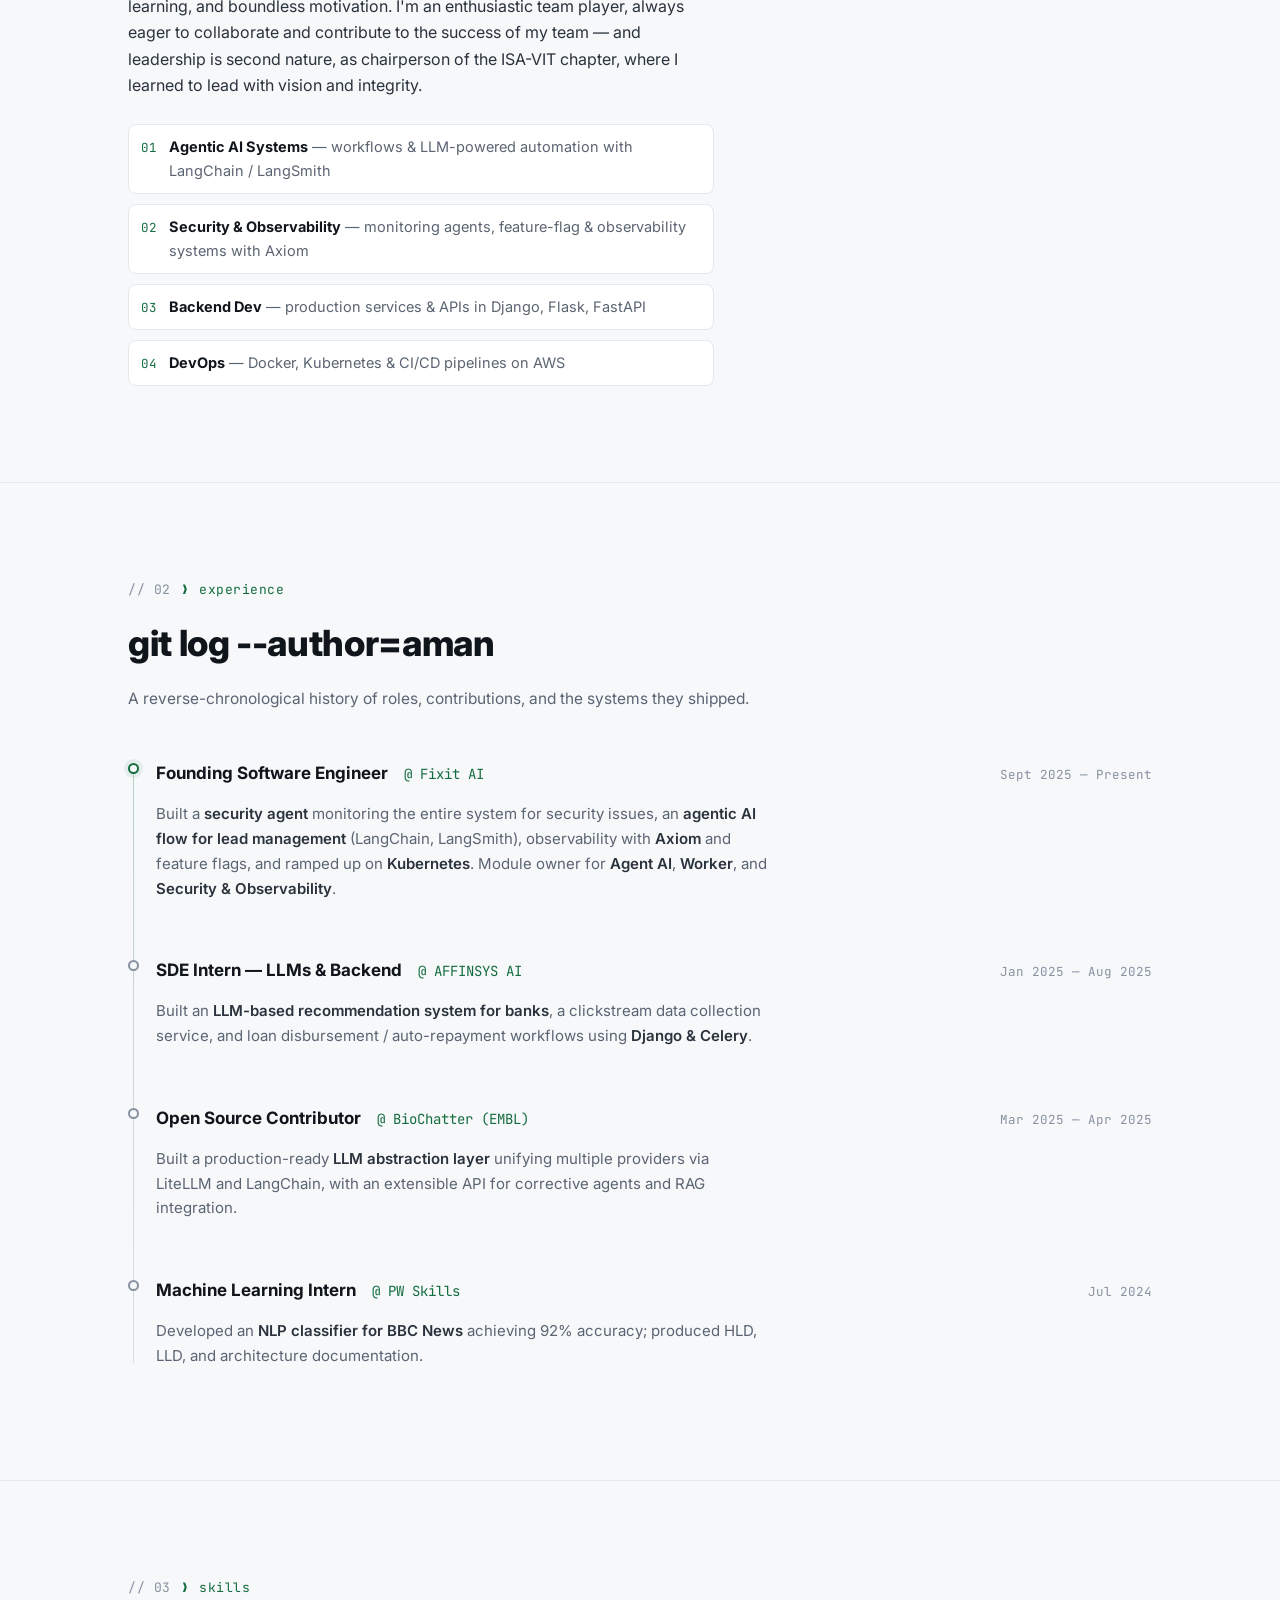
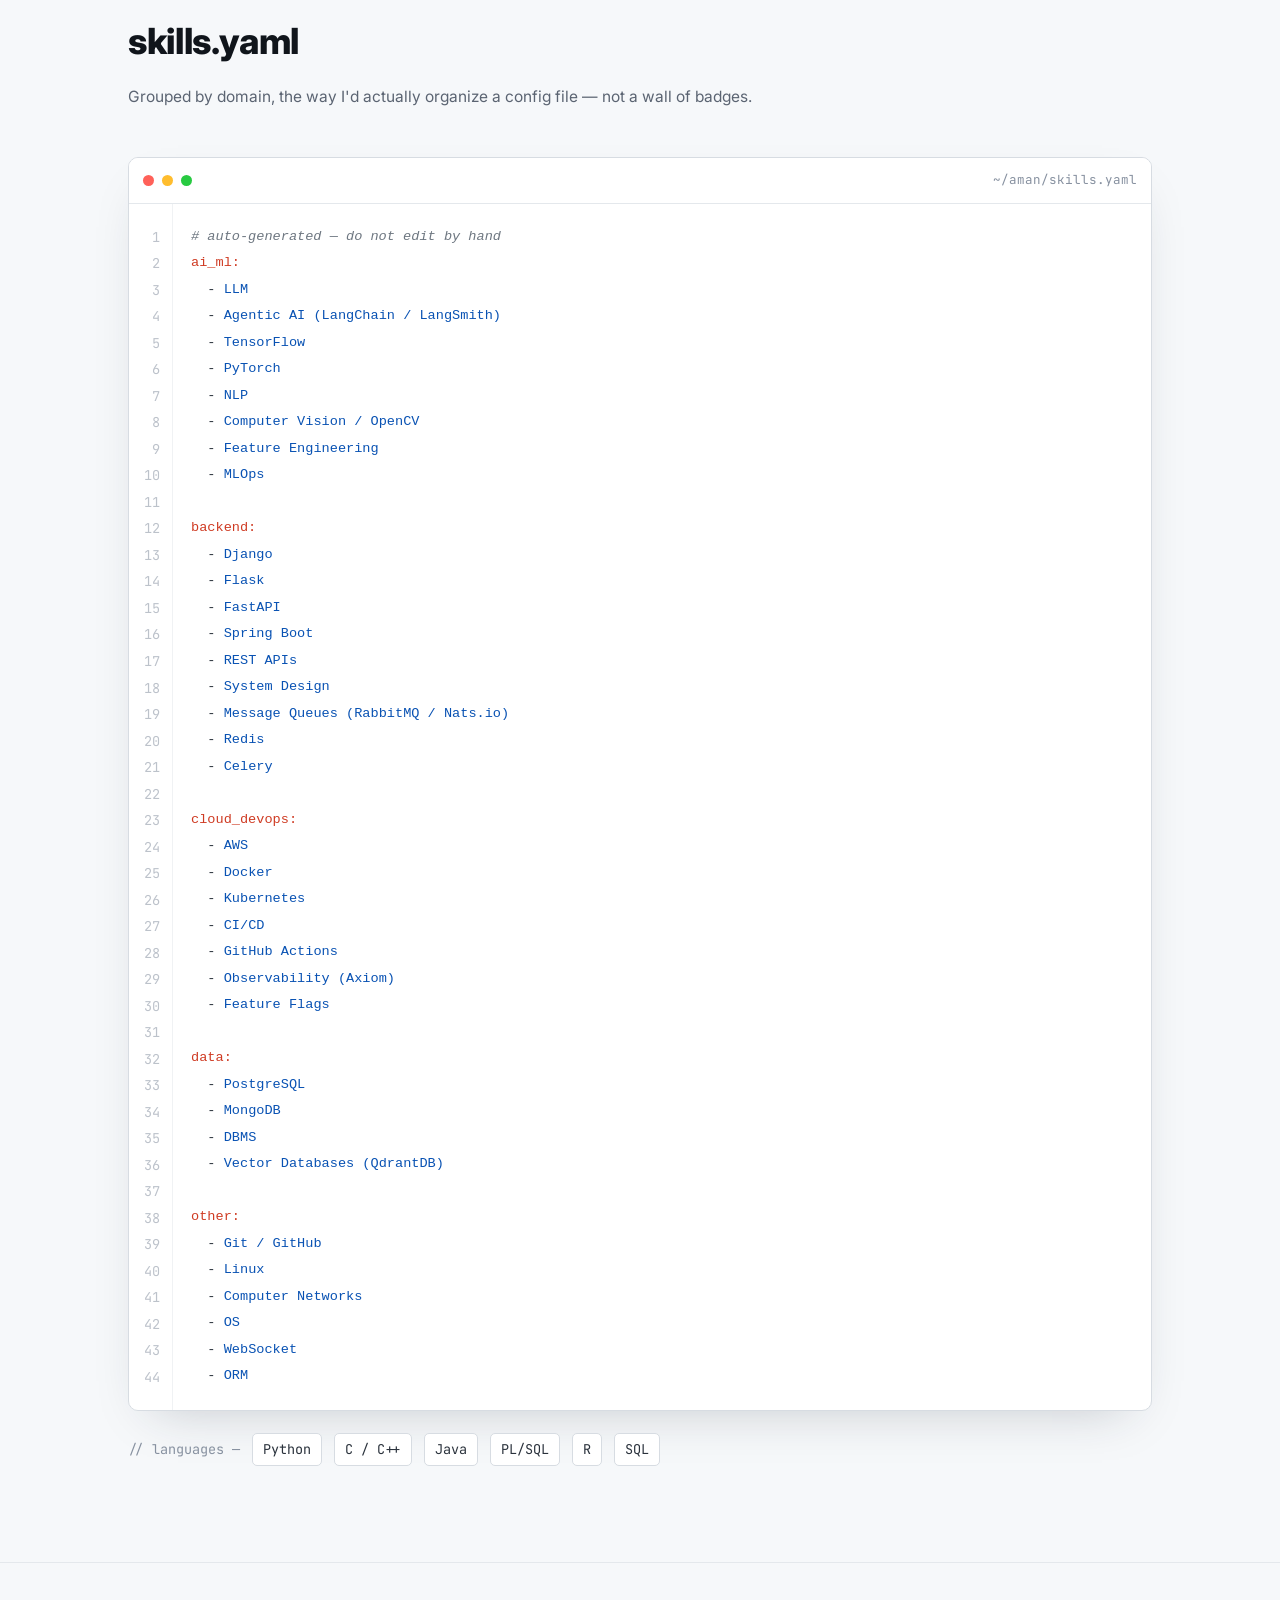
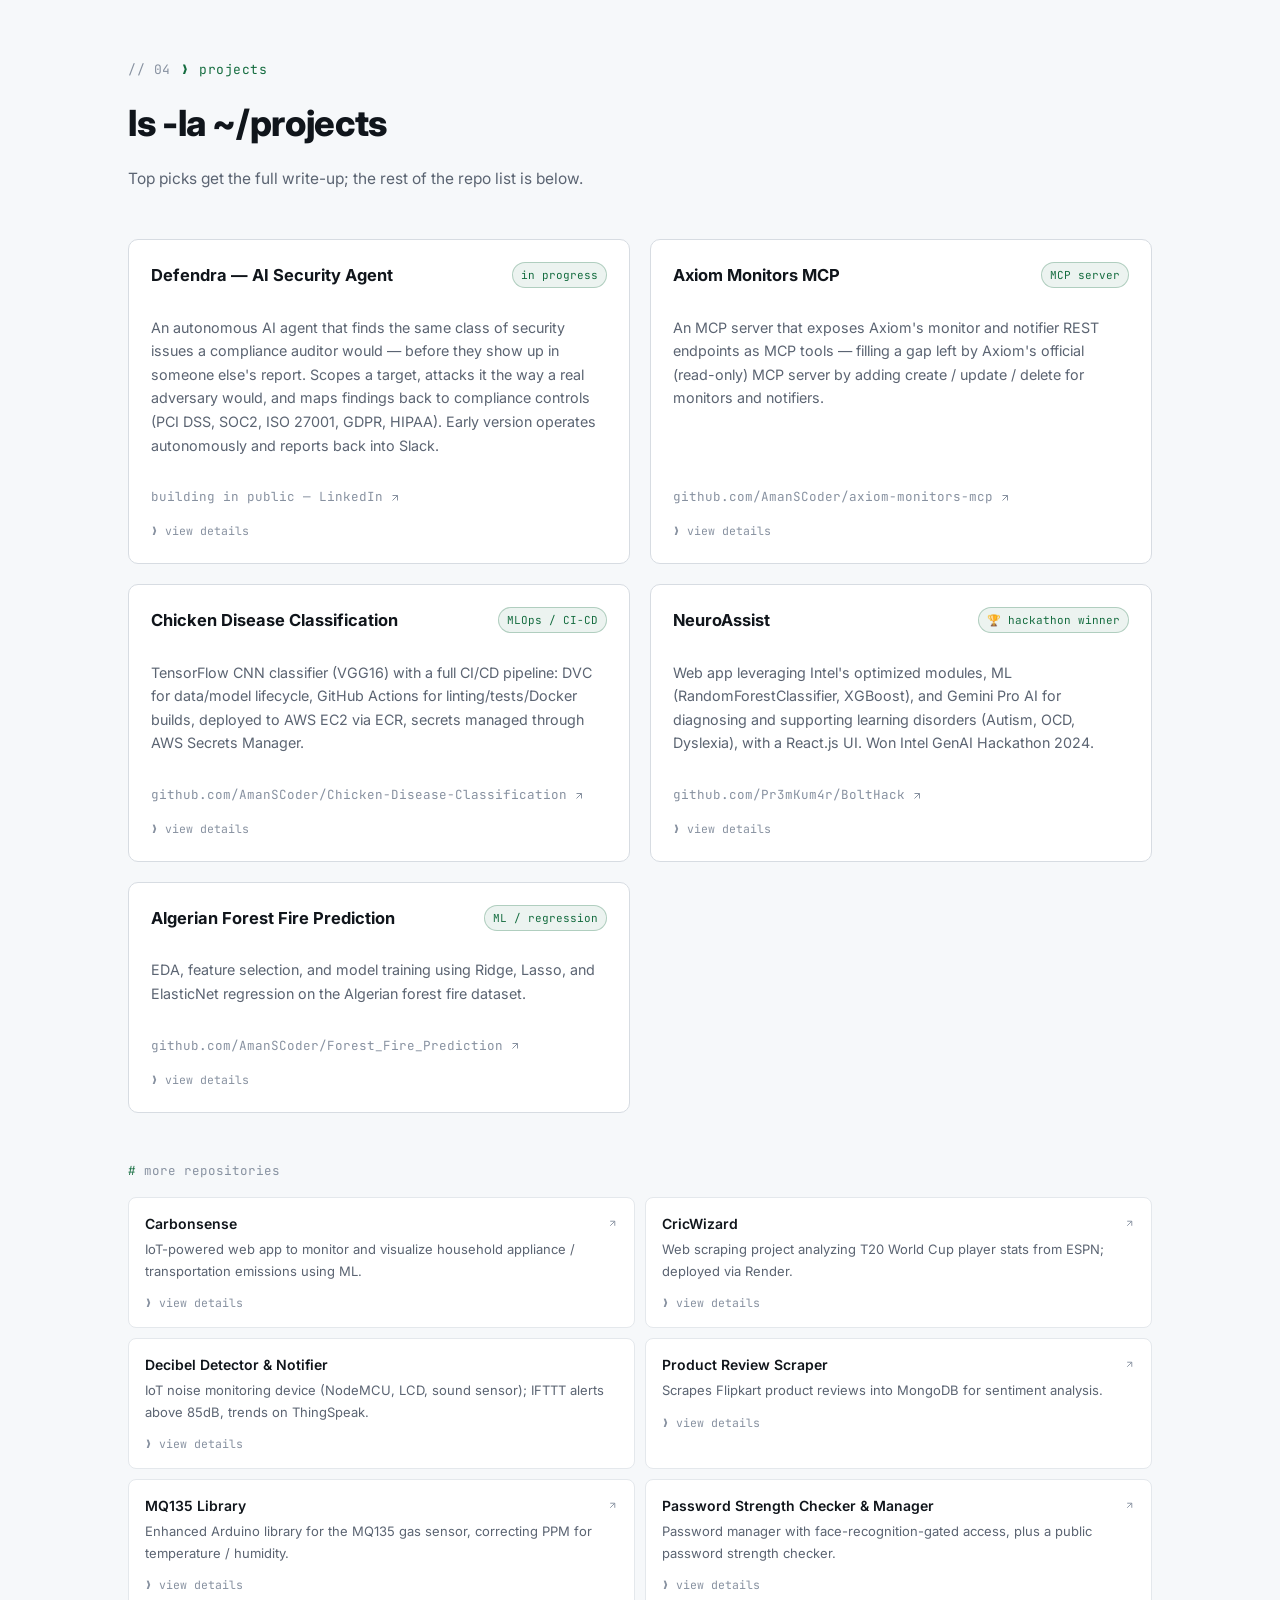
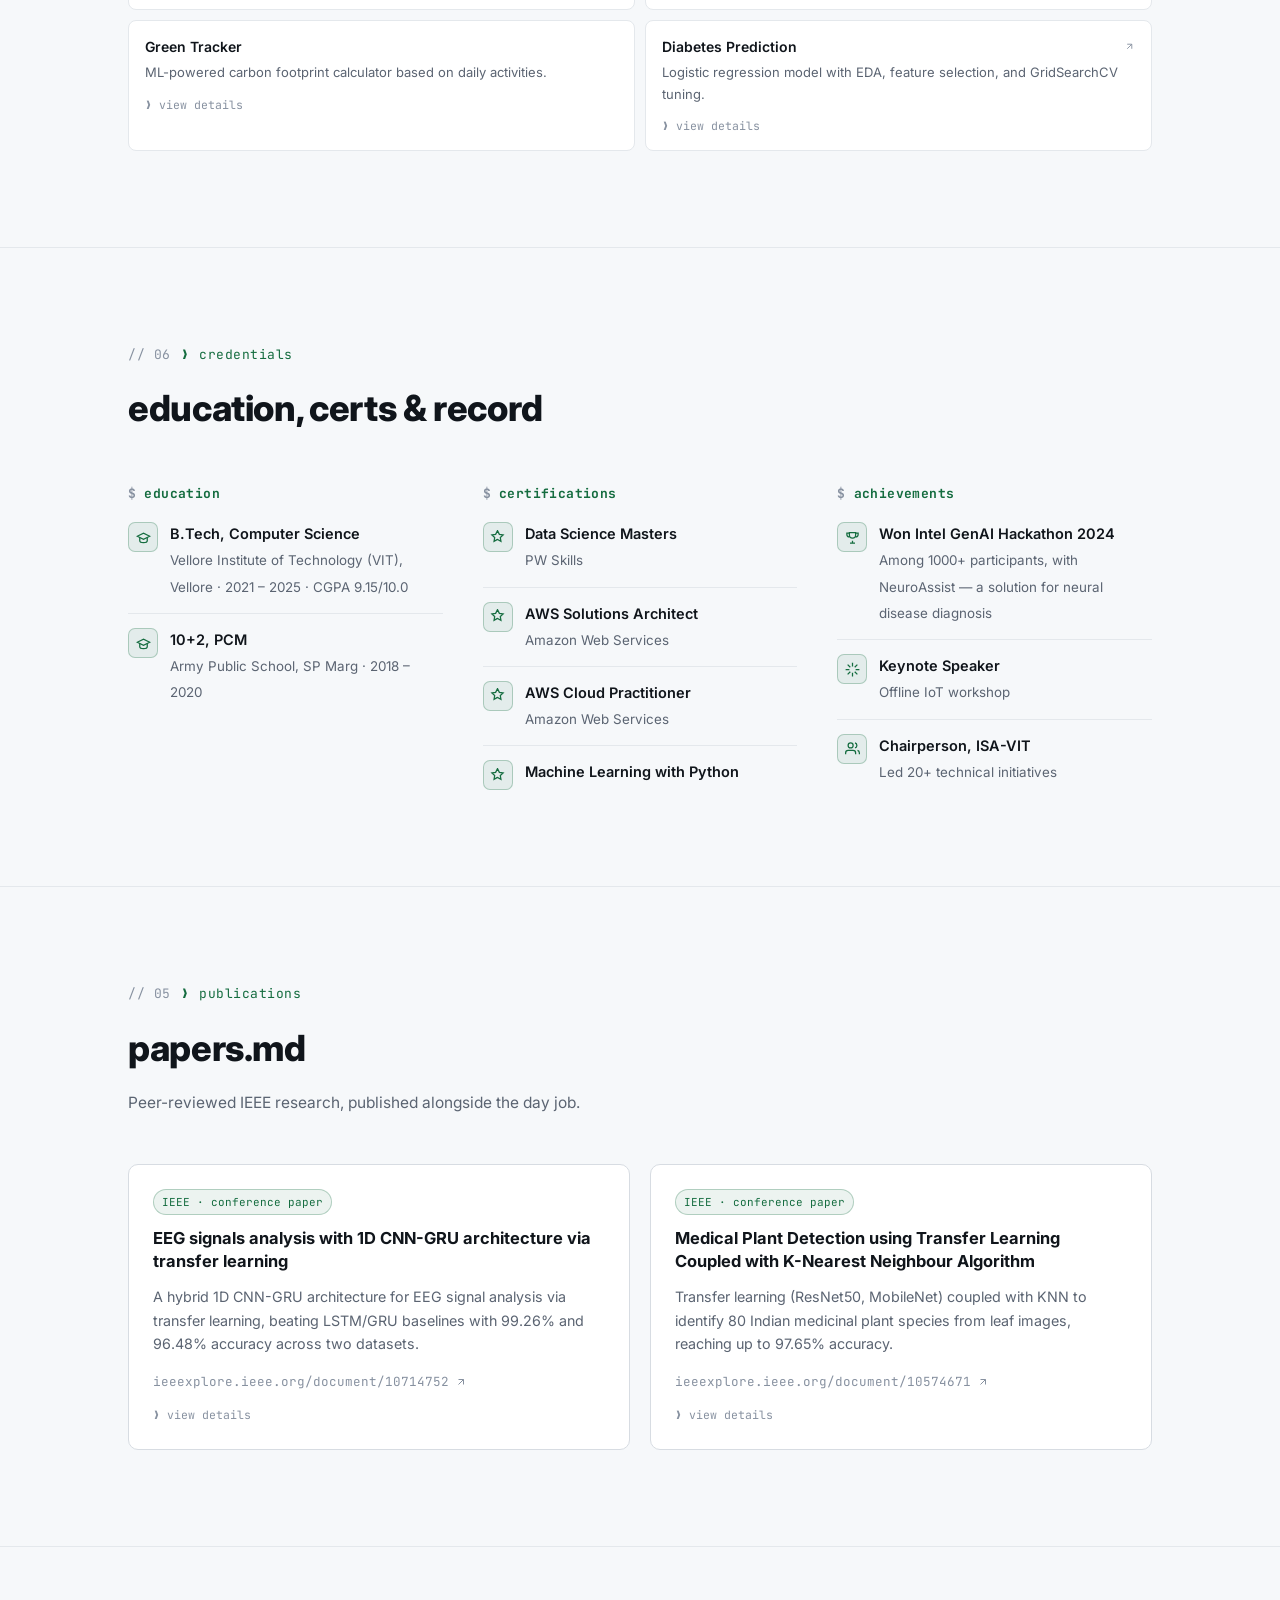
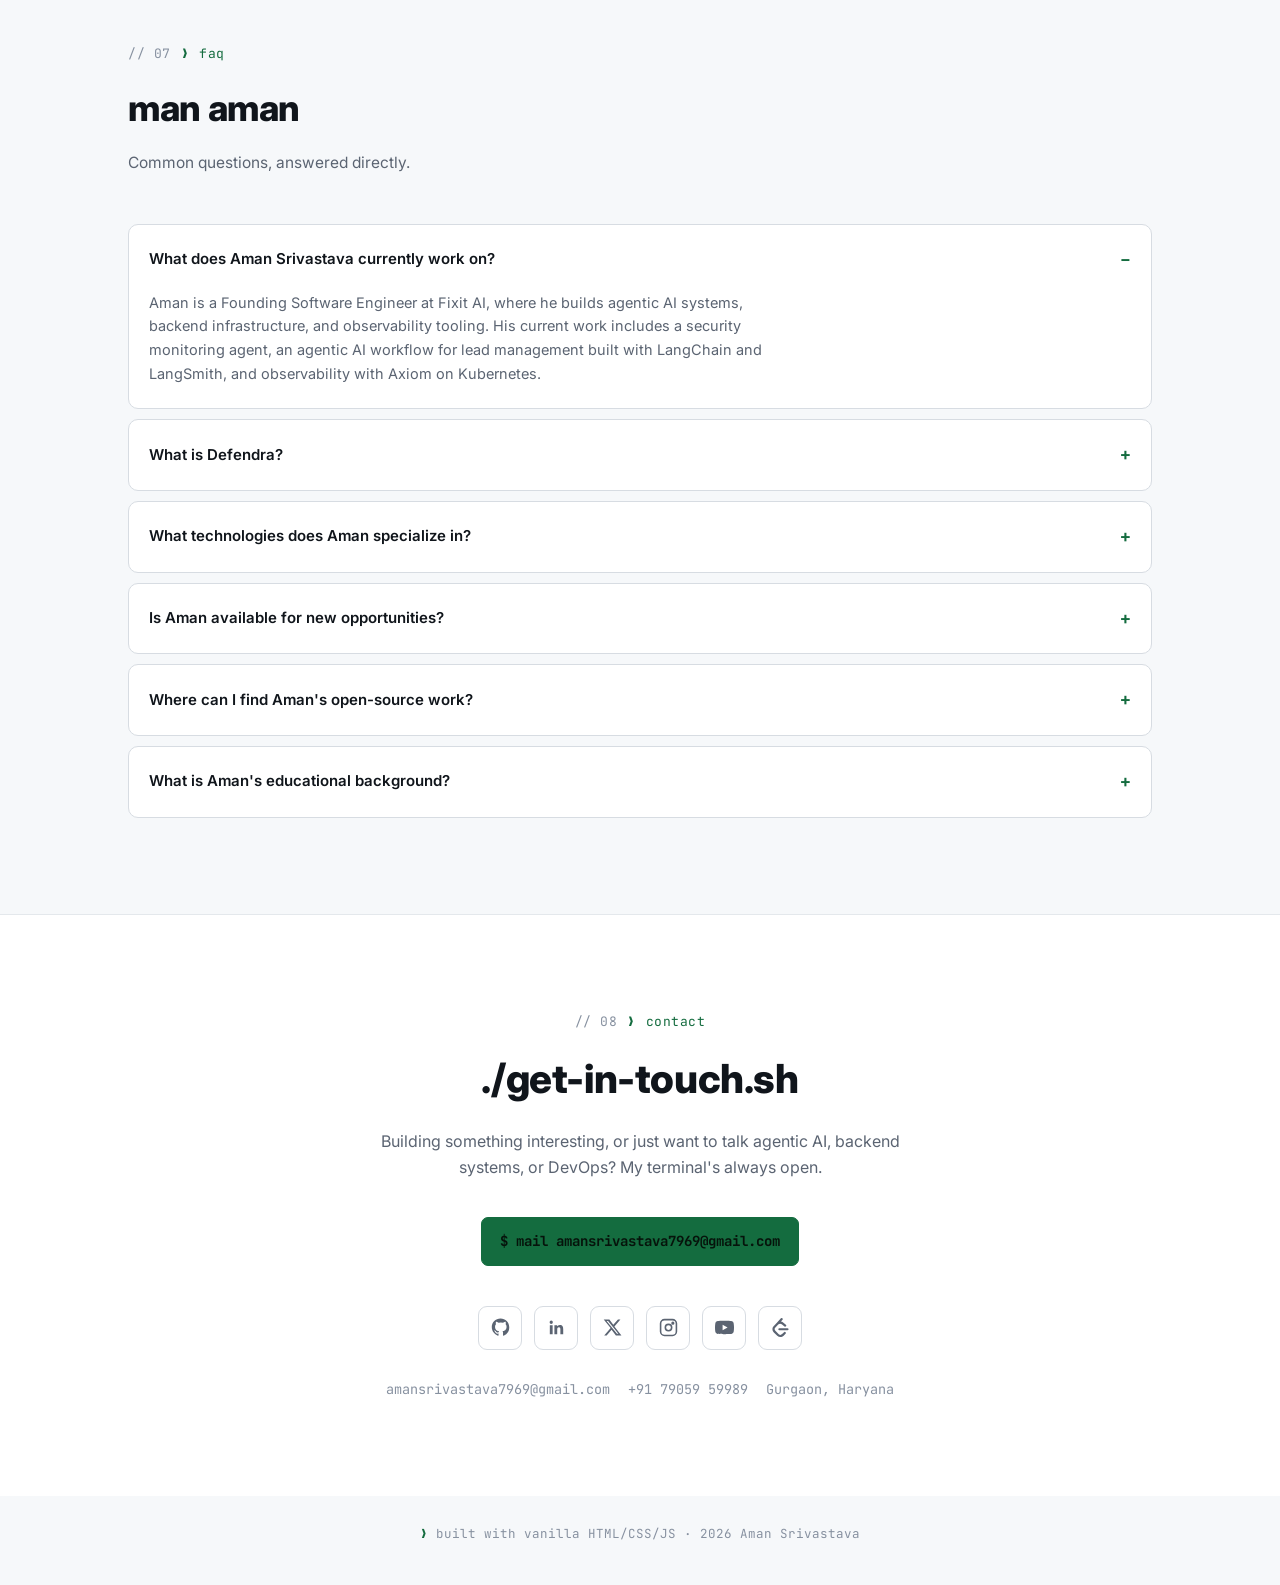
==== commit 9bb50690: "Add IDE-style blog page - New /blog/ page: same terminal/IDE aesthetic as the portfolio's   file-tre" ====
--- a/index.html
+++ b/index.html
@@ -1081,6 +1081,7 @@
       <a href="#projects">projects</a>
       <a href="#publications">publications</a>
       <a href="#credentials">credentials</a>
+      <a href="./blog/">blog</a>
       <a href="#faq">faq</a>
       <a href="#contact">contact</a>
     </nav>
